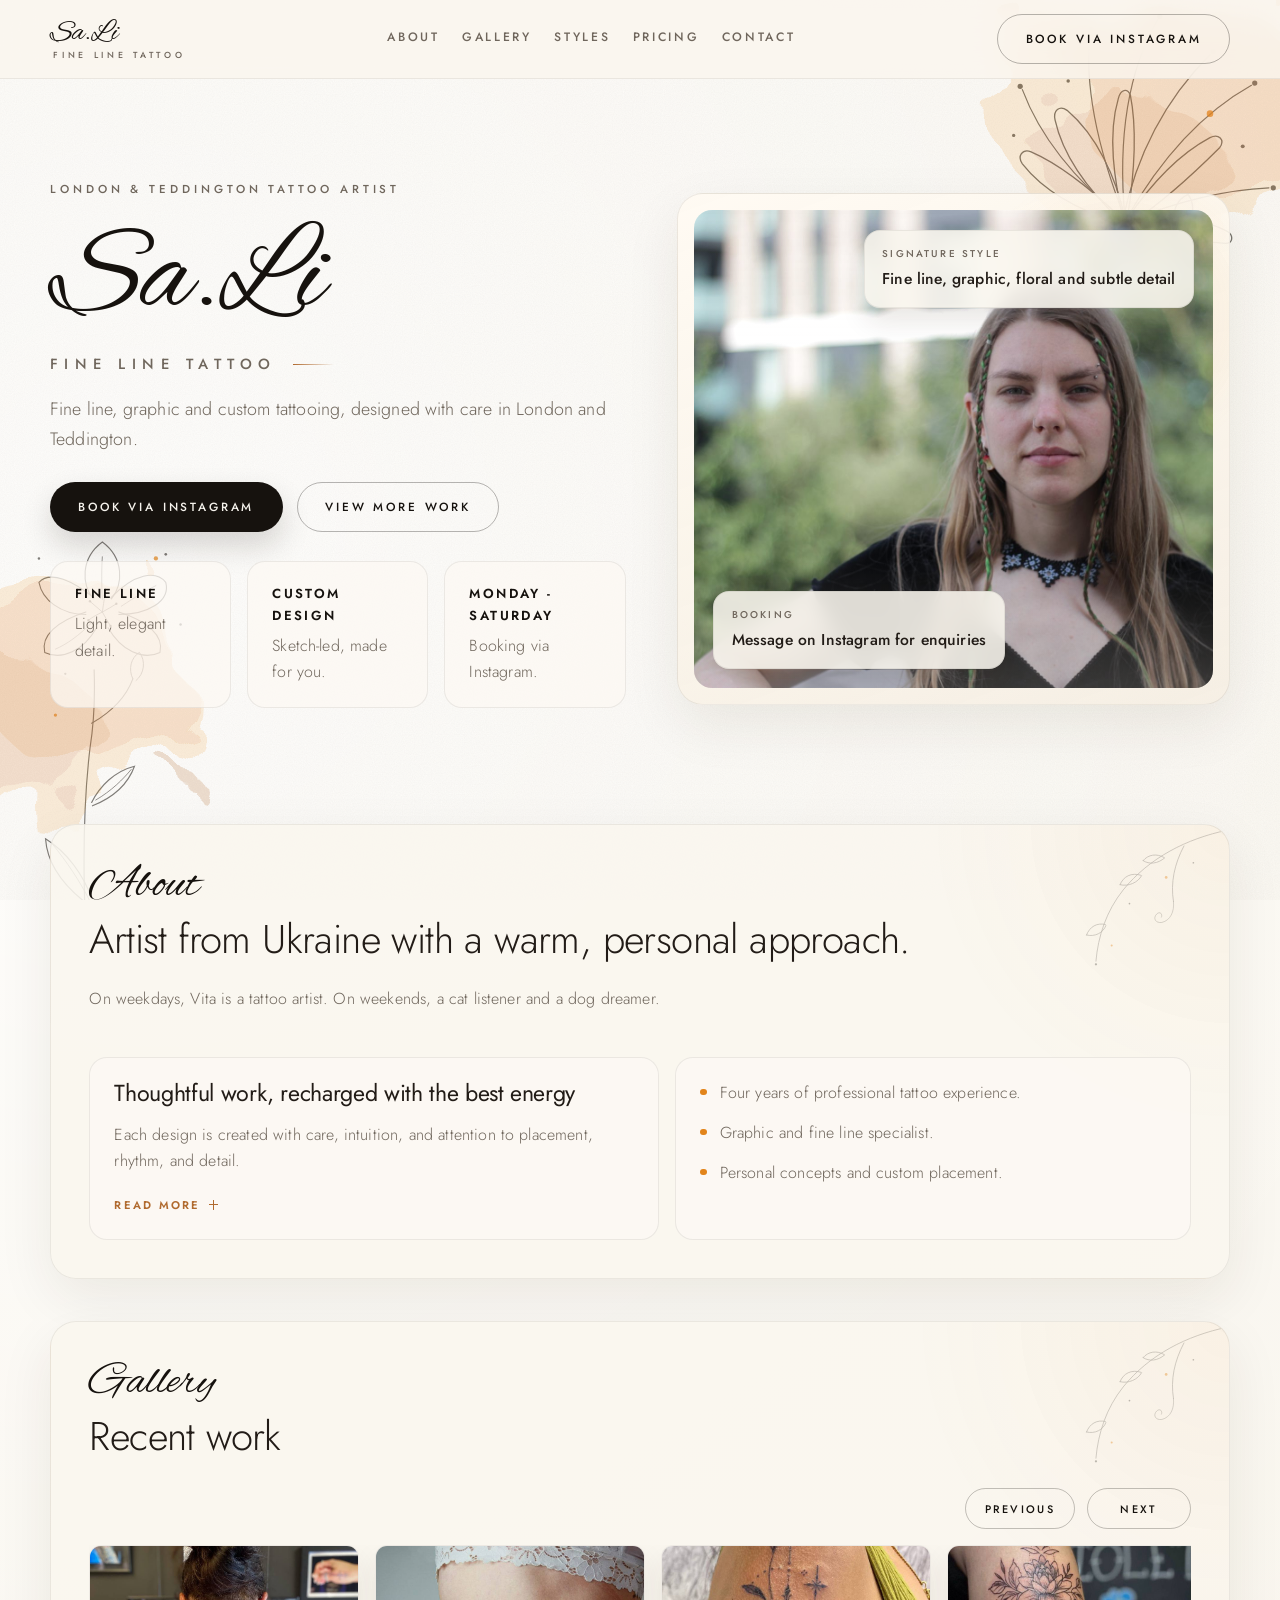
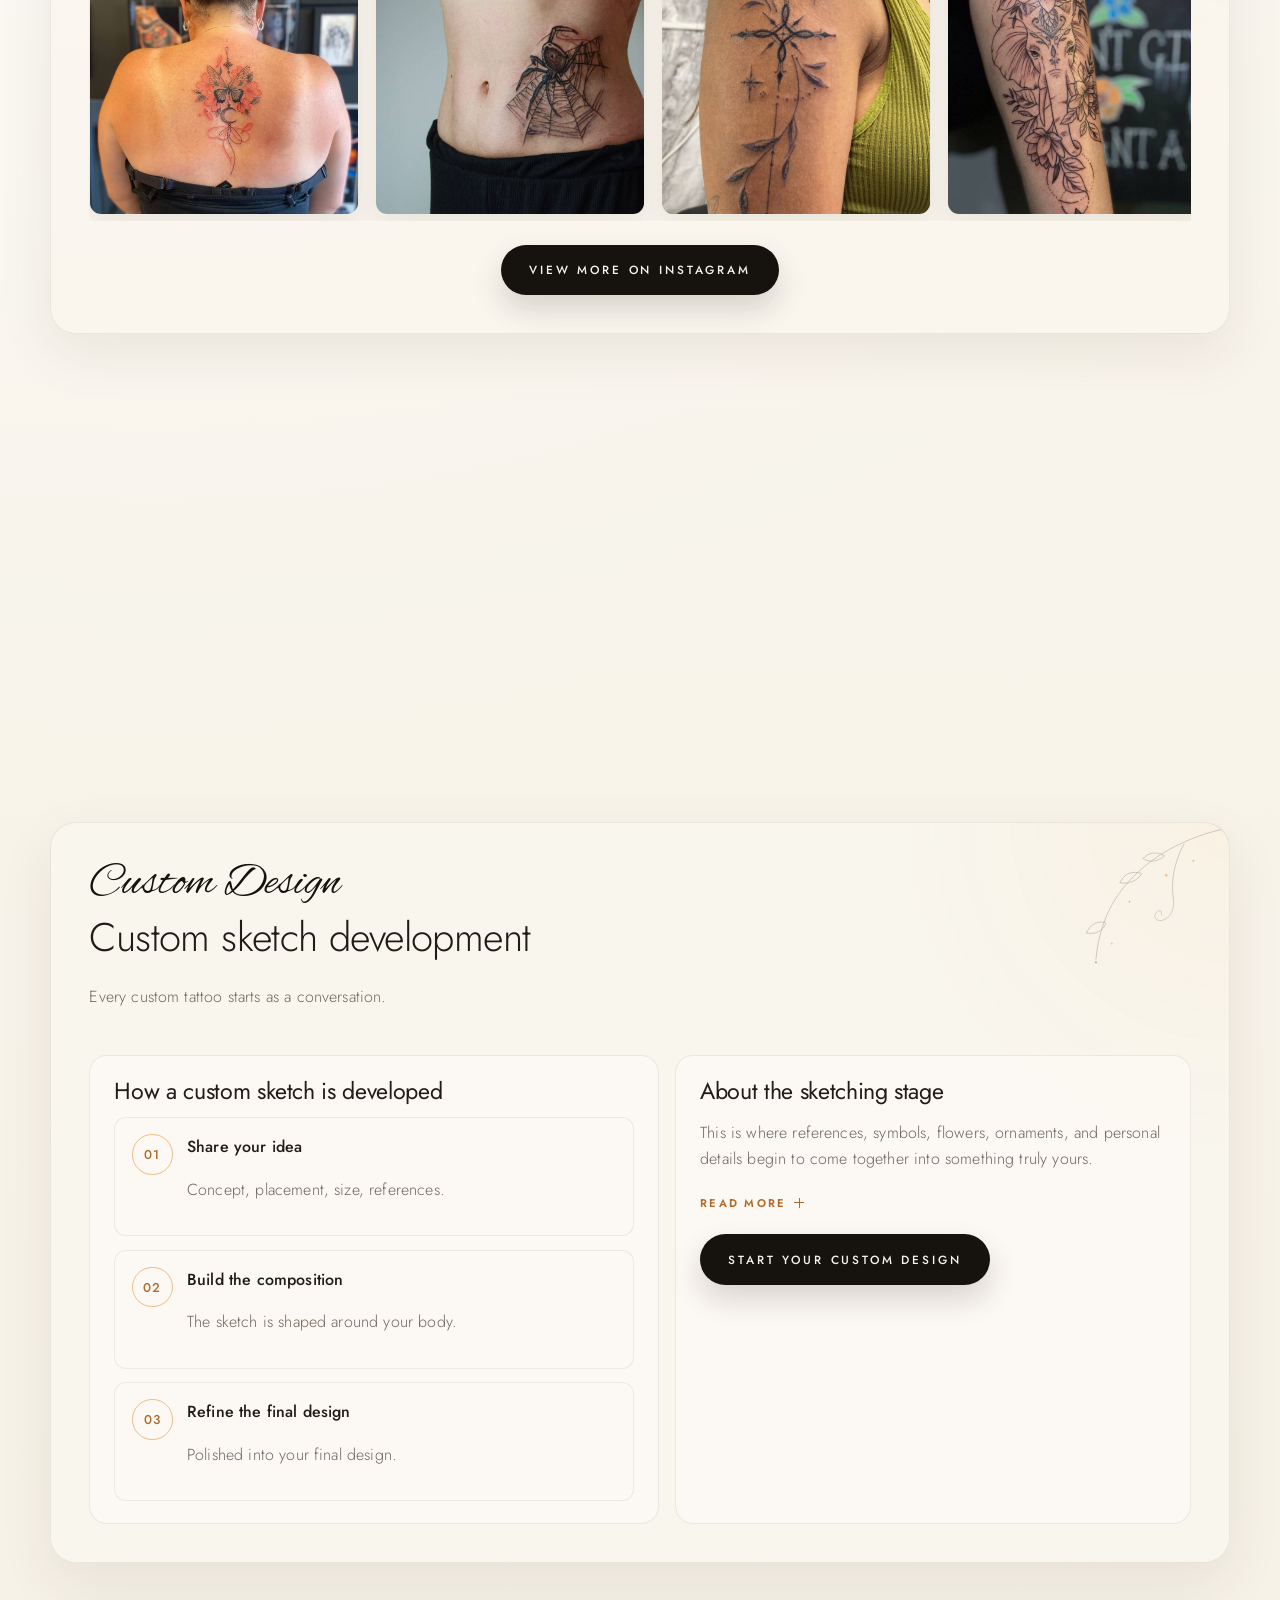
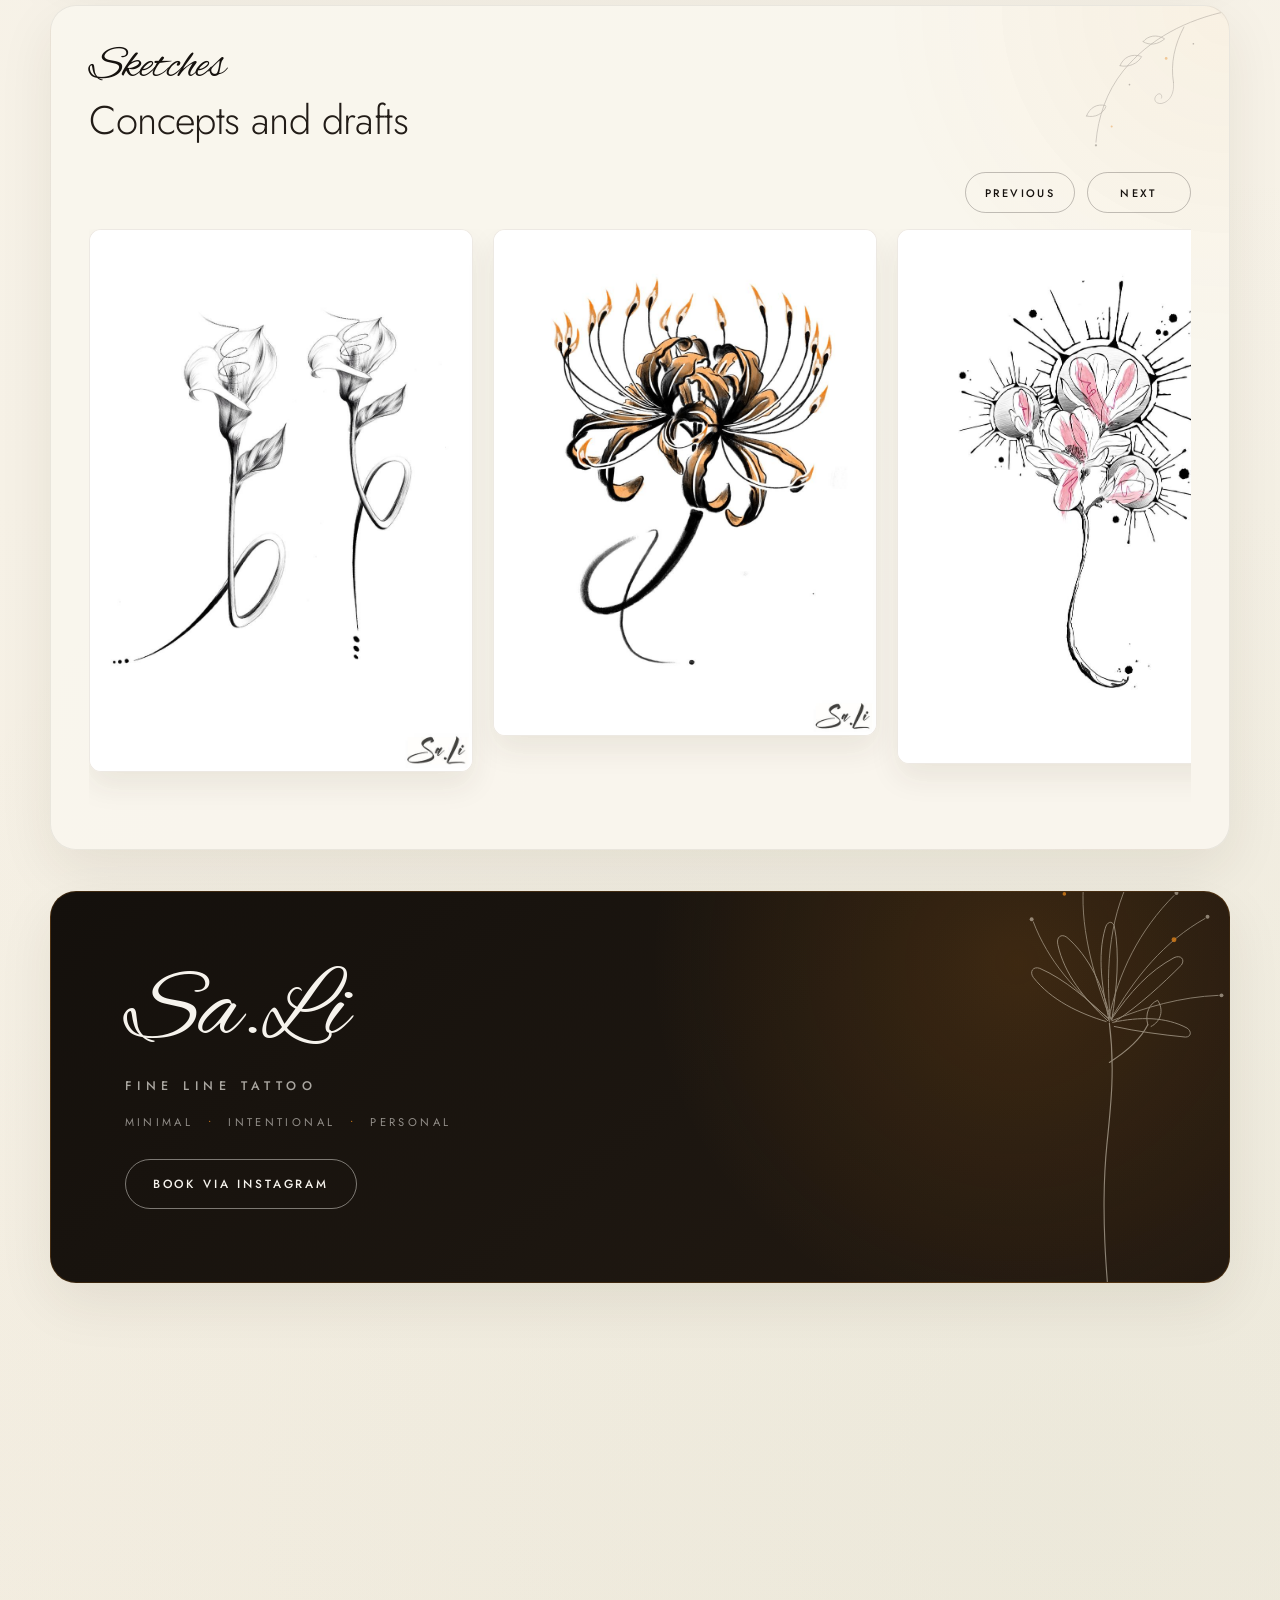
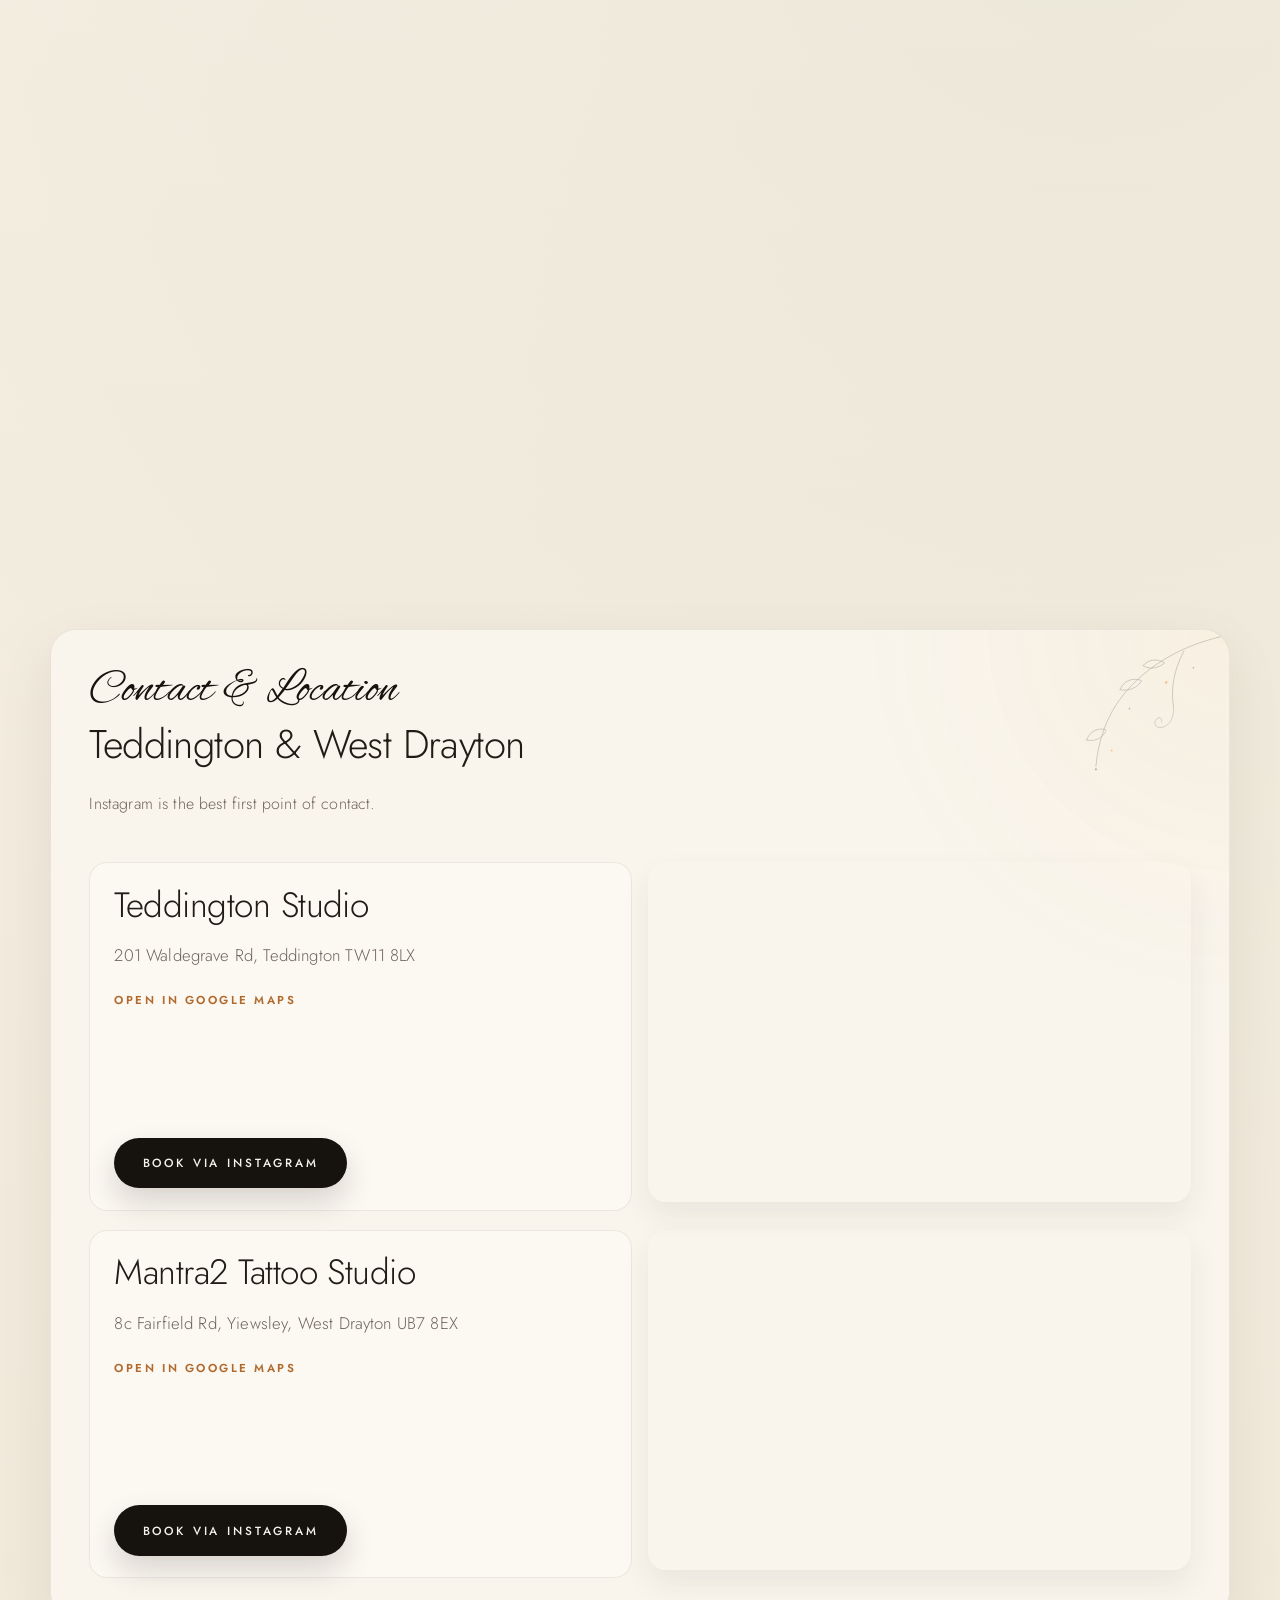
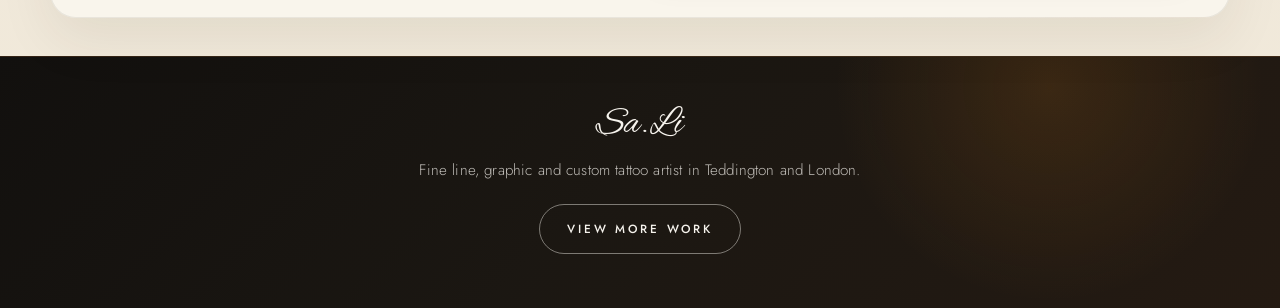
==== index.html @ 1532bdde "Cut homepage copy roughly in half Vita still found the page too wordy. Removed the section intro par" ====
﻿<!DOCTYPE html>
<html lang="en">
<head>
  <meta charset="UTF-8">
  <meta name="viewport" content="width=device-width, initial-scale=1.0">
  <title>Sa.li Tattoo | Fine Line Tattoo Artist in London & Teddington</title>
  <meta name="description" content="Sa.li Tattoo is a fine line and custom tattoo artist in London and Teddington, creating elegant graphic, floral, ornamental and bespoke tattoos with a calm luxury studio feel.">
  <meta name="keywords" content="tattoo artist London, tattoo artist Teddington, fine line tattoo London, custom tattoo London, graphic tattoo London, Sa.li Tattoo">
  <meta name="robots" content="index, follow">
  <link rel="canonical" href="https://sali.tattoo/">
  <link rel="icon" href="images/favicon.svg" type="image/svg+xml">
  <link rel="alternate icon" href="images/logo.jpg">
  <link rel="apple-touch-icon" href="images/logo.jpg">
  <meta property="og:type" content="website">
  <meta property="og:title" content="Sa.li Tattoo | Fine Line Tattoo Artist in London & Teddington">
  <meta property="og:description" content="Elegant fine line, graphic and custom tattoos by Sa.li Tattoo in London and Teddington. View work, explore styles, and book via Instagram.">
  <meta property="og:url" content="https://sali.tattoo/">
  <meta property="og:site_name" content="Sa.li Tattoo">
  <meta property="og:image" content="https://sali.tattoo/images/vita.jpg">
  <meta property="og:image:alt" content="Vita from Sa.li Tattoo working on a tattoo in the studio">
  <meta name="twitter:card" content="summary_large_image">
  <meta name="twitter:title" content="Sa.li Tattoo | Fine Line Tattoo Artist in London & Teddington">
  <meta name="twitter:description" content="Fine line, graphic and custom tattoo work by Sa.li Tattoo in London and Teddington.">
  <meta name="twitter:image" content="https://sali.tattoo/images/vita.jpg">
  <script type="application/ld+json">{"@context":"https://schema.org","@graph":[{"@type":"TattooParlor","@id":"https://sali.tattoo/#teddington","name":"Sa.li Tattoo — Teddington Studio","url":"https://sali.tattoo/","image":"https://sali.tattoo/images/vita.jpg","logo":"https://sali.tattoo/images/logo.jpg","description":"Sa.li Tattoo is a fine line and custom tattoo artist serving London and Teddington.","address":{"@type":"PostalAddress","streetAddress":"201 Waldegrave Rd","addressLocality":"Teddington","postalCode":"TW11 8LX","addressCountry":"GB"},"geo":{"@type":"GeoCoordinates","latitude":51.43246,"longitude":-0.33869},"sameAs":["https://www.instagram.com/sa.li_tattoo/"]},{"@type":"TattooParlor","@id":"https://sali.tattoo/#westdrayton","name":"Sa.li Tattoo at Mantra2 Tattoo Studio","url":"https://sali.tattoo/","image":"https://sali.tattoo/images/vita.jpg","logo":"https://sali.tattoo/images/logo.jpg","description":"Sa.li Tattoo also works from Mantra2 Tattoo Studio in Yiewsley, West Drayton.","address":{"@type":"PostalAddress","streetAddress":"8c Fairfield Rd","addressLocality":"Yiewsley, West Drayton","postalCode":"UB7 8EX","addressCountry":"GB"},"geo":{"@type":"GeoCoordinates","latitude":51.51361,"longitude":-0.47147},"sameAs":["https://www.instagram.com/sa.li_tattoo/"]}]}</script>
  <link rel="preconnect" href="https://fonts.googleapis.com">
  <link rel="preconnect" href="https://fonts.gstatic.com" crossorigin>
  <link rel="stylesheet" href="https://fonts.googleapis.com/css2?family=Alex+Brush&family=Jost:ital,wght@0,200;0,300;0,400;0,500;0,600;1,300&display=swap">
  <link rel="stylesheet" href="styles.css">
</head>
<body>
  <header class="site-header">
    <div class="container">
      <nav class="nav" aria-label="Primary">
        <a class="brand" href="index.html" aria-label="Sa.li Tattoo home">
          <span class="brand-script">Sa.Li</span>
          <span class="brand-sub">Fine Line Tattoo</span>
        </a>
        <div class="nav-links">
          <a href="#about">About</a>
          <a href="#gallery">Gallery</a>
          <a href="#styles">Styles</a>
          <a href="#pricing">Pricing</a>
          <a href="#contact">Contact</a>
        </div>
        <a class="button button-secondary" href="https://www.instagram.com/sa.li_tattoo/" target="_blank" rel="noreferrer">Book via Instagram</a>
        <button class="nav-toggle" type="button" aria-label="Menu" aria-expanded="false" data-nav-toggle><span></span><span></span></button>
      </nav>
    </div>
  </header>

  <main id="top">
    <section class="hero">
      <div class="container">
        <div class="hero-grid">
          <div class="hero-copy reveal">
            <span class="eyebrow">London & Teddington Tattoo Artist</span>
            <h1><span class="h1-script">Sa.Li</span><span class="h1-caps">Fine Line Tattoo</span></h1>
            <p>Fine line, graphic and custom tattooing, designed with care in London and Teddington.</p>
            <div class="hero-actions">
              <a class="button button-primary" href="https://www.instagram.com/sa.li_tattoo/" target="_blank" rel="noreferrer">Book via Instagram</a>
              <a class="button button-secondary" href="https://www.instagram.com/sa.li_tattoo/" target="_blank" rel="noreferrer">View more work</a>
            </div>
            <div class="stats">
              <div class="stat"><strong>Fine Line</strong><span>Light, elegant detail.</span></div>
              <div class="stat"><strong>Custom Design</strong><span>Sketch-led, made for you.</span></div>
              <div class="stat"><strong>Monday - Saturday</strong><span>Booking via Instagram.</span></div>
            </div>
          </div>
          <div class="hero-card reveal">
            <div class="hero-art">
              <img class="hero-photo" src="images/vita-hero.jpg" alt="Portrait of Vita from Sa.li Tattoo" width="1600" height="1061">
              <div class="floating-card floating-top"><small>Signature Style</small><strong>Fine line, graphic, floral and subtle detail</strong></div>
              <div class="floating-card floating-bottom"><small>Booking</small><strong>Message on Instagram for enquiries</strong></div>
            </div>
          </div>
        </div>
      </div>
    </section>

    <section id="about"><div class="container"><div class="section-shell reveal"><div class="section-head"><span class="eyebrow">About</span><h2>Artist from Ukraine with a warm, personal approach.</h2><p>On weekdays, Vita is a tattoo artist. On weekends, a cat listener and a dog dreamer.</p></div><div class="about-grid"><div class="panel"><h3>Thoughtful work, recharged with the best energy</h3><p>Each design is created with care, intuition, and attention to placement, rhythm, and detail.</p><details class="disclosure"><summary><span class="summary-more">Read more</span><span class="summary-less">Read less</span></summary><div class="disclosure-body"><p>To create for you, Vita recharges only with the best energy: fruits. The result is work that feels expressive, personal, and full of life without losing its refined finish.</p></div></details></div><div class="panel"><ul class="feature-list"><li>Four years of professional tattoo experience.</li><li>Graphic and fine line specialist.</li><li>Personal concepts and custom placement.</li></ul></div></div></div></div></section>

    <section id="gallery"><div class="container"><div class="section-shell reveal"><div class="section-head"><span class="eyebrow">Gallery</span><h2>Recent work</h2></div><div class="gallery-carousel" data-carousel><div class="carousel-head"><button class="carousel-button" type="button" data-carousel-prev aria-label="Scroll gallery left">Previous</button><button class="carousel-button" type="button" data-carousel-next aria-label="Scroll gallery right">Next</button></div><div class="gallery-track" data-carousel-track><figure class="gallery-card"><button class="media-trigger" type="button" data-full="images/gallery-01.jpg" data-alt="Color fairy tattoo by Sa.li Tattoo"><img src="images/gallery-01.jpg" alt="Color fairy tattoo by Sa.li Tattoo" loading="lazy"></button></figure><figure class="gallery-card"><button class="media-trigger" type="button" data-full="images/gallery-02.jpg" data-alt="Spider web tattoo by Sa.li Tattoo"><img src="images/gallery-02.jpg" alt="Spider web tattoo by Sa.li Tattoo" loading="lazy"></button></figure><figure class="gallery-card"><button class="media-trigger" type="button" data-full="images/gallery-03.jpg" data-alt="Fine line ornamental cross tattoo"><img src="images/gallery-03.jpg" alt="Fine line ornamental cross tattoo" loading="lazy"></button></figure><figure class="gallery-card"><button class="media-trigger" type="button" data-full="images/gallery-04.jpg" data-alt="Color shoulder tattoo by Sa.li Tattoo"><img src="images/gallery-04.jpg" alt="Color shoulder tattoo by Sa.li Tattoo" loading="lazy"></button></figure><figure class="gallery-card"><button class="media-trigger" type="button" data-full="images/gallery-05.jpg" data-alt="Small floral tattoo by Sa.li Tattoo"><img src="images/gallery-05.jpg" alt="Small floral tattoo by Sa.li Tattoo" loading="lazy"></button></figure><figure class="gallery-card"><button class="media-trigger" type="button" data-full="images/gallery-06.jpg" data-alt="Mandala style tattoo on shoulder"><img src="images/gallery-06.jpg" alt="Mandala style tattoo on shoulder" loading="lazy"></button></figure><figure class="gallery-card"><button class="media-trigger" type="button" data-full="images/gallery-07.jpg" data-alt="Butterfly and floral back tattoo"><img src="images/gallery-07.jpg" alt="Butterfly and floral back tattoo" loading="lazy"></button></figure><figure class="gallery-card"><button class="media-trigger" type="button" data-full="images/gallery-08.jpg" data-alt="Minimal star wrist tattoo"><img src="images/gallery-08.jpg" alt="Minimal star wrist tattoo" loading="lazy"></button></figure><figure class="gallery-card"><button class="media-trigger" type="button" data-full="images/gallery-09.jpg" data-alt="Butterfly sternum tattoo"><img src="images/gallery-09.jpg" alt="Butterfly sternum tattoo" loading="lazy"></button></figure><figure class="gallery-card"><button class="media-trigger" type="button" data-full="images/gallery-10.jpg" data-alt="Elephant floral tattoo by Sa.li Tattoo"><img src="images/gallery-10.jpg" alt="Elephant floral tattoo by Sa.li Tattoo" loading="lazy"></button></figure><figure class="gallery-card"><button class="media-trigger" type="button" data-full="images/gallery-11.jpg" data-alt="Minimal figure line tattoo"><img src="images/gallery-11.jpg" alt="Minimal figure line tattoo" loading="lazy"></button></figure><figure class="gallery-card"><button class="media-trigger" type="button" data-full="images/gallery-12.jpg" data-alt="Butterfly arm tattoo by Sa.li Tattoo"><img src="images/gallery-12.jpg" alt="Butterfly arm tattoo by Sa.li Tattoo" loading="lazy"></button></figure><figure class="gallery-card"><button class="media-trigger" type="button" data-full="images/gallery-13.jpg" data-alt="Detailed dragon neck tattoo"><img src="images/gallery-13.jpg" alt="Detailed dragon neck tattoo" loading="lazy"></button></figure><figure class="gallery-card"><button class="media-trigger" type="button" data-full="images/gallery-14.jpg" data-alt="Pomegranate script tattoo in red ink"><img src="images/gallery-14.jpg" alt="Pomegranate script tattoo in red ink" loading="lazy"></button></figure><figure class="gallery-card"><button class="media-trigger" type="button" data-full="images/gallery-15.jpg" data-alt="Koi and floral tattoo by Sa.li Tattoo"><img src="images/gallery-15.jpg" alt="Koi and floral tattoo by Sa.li Tattoo" loading="lazy"></button></figure><figure class="gallery-card"><button class="media-trigger" type="button" data-full="images/gallery-16.jpg" data-alt="Rose and butterfly tattoo by Sa.li Tattoo"><img src="images/gallery-16.jpg" alt="Rose and butterfly tattoo by Sa.li Tattoo" loading="lazy"></button></figure></div></div><div class="gallery-actions"><a class="button button-primary" href="https://www.instagram.com/sa.li_tattoo/" target="_blank" rel="noreferrer">View more on Instagram</a></div></div></div></section>

    <section id="styles"><div class="container"><div class="section-shell reveal"><div class="section-head"><span class="eyebrow">Styles</span><h2>Browse by motif</h2></div><div class="styles-grid"><article class="style-card"><h3>Animals</h3><p>Butterflies, dragons, koi, elephants.</p><a class="style-link" href="animals.html">Open page</a></article><article class="style-card"><h3>Plants</h3><p>Florals, roses, botanical compositions.</p><a class="style-link" href="plants.html">Open page</a></article><article class="style-card"><h3>Other</h3><p>Symbols, ornaments, abstract ideas.</p><a class="style-link" href="other.html">Open page</a></article></div></div></div></section>

    <section id="booking"><div class="container"><div class="section-shell reveal"><div class="section-head"><span class="eyebrow">Custom Design</span><h2>Custom sketch development</h2><p>Every custom tattoo starts as a conversation.</p></div><div class="custom-grid"><div class="panel"><h3>How a custom sketch is developed</h3><div class="steps"><div class="step"><div><strong>Share your idea</strong><p>Concept, placement, size, references.</p></div></div><div class="step"><div><strong>Build the composition</strong><p>The sketch is shaped around your body.</p></div></div><div class="step"><div><strong>Refine the final design</strong><p>Polished into your final design.</p></div></div></div></div><div class="panel"><h3>About the sketching stage</h3><p>This is where references, symbols, flowers, ornaments, and personal details begin to come together into something truly yours.</p><details class="disclosure"><summary><span class="summary-more">Read more</span><span class="summary-less">Read less</span></summary><div class="disclosure-body"><p>Graphic and fine line work often depends on a very thoughtful drawing stage.</p><p>The goal is not just to make a beautiful tattoo, but to create a composition that feels soft, intentional, and fully connected to placement.</p></div></details><a class="button button-primary" href="https://www.instagram.com/sa.li_tattoo/" target="_blank" rel="noreferrer">Start your custom design</a></div></div></div></div></section>

    <section id="sketches"><div class="container"><div class="section-shell reveal"><div class="section-head"><span class="eyebrow">Sketches</span><h2>Concepts and drafts</h2></div><div class="sketch-carousel" data-carousel><div class="carousel-head"><button class="carousel-button" type="button" data-carousel-prev aria-label="Scroll sketches left">Previous</button><button class="carousel-button" type="button" data-carousel-next aria-label="Scroll sketches right">Next</button></div><div class="sketch-track" data-carousel-track><figure class="sketch-card"><button class="media-trigger" type="button" data-full="images/sketch-01.jpg" data-alt="Tattoo sketch concept by Sa.li Tattoo"><img src="images/sketch-01.jpg" alt="Tattoo sketch concept by Sa.li Tattoo" loading="lazy"></button></figure><figure class="sketch-card"><button class="media-trigger" type="button" data-full="images/sketch-02.jpg" data-alt="Fine line sketch layout by Sa.li Tattoo"><img src="images/sketch-02.jpg" alt="Fine line sketch layout by Sa.li Tattoo" loading="lazy"></button></figure><figure class="sketch-card"><button class="media-trigger" type="button" data-full="images/sketch-04.jpg" data-alt="Custom tattoo sketch detail"><img src="images/sketch-04.jpg" alt="Custom tattoo sketch detail" loading="lazy"></button></figure><figure class="sketch-card"><button class="media-trigger" type="button" data-full="images/sketch-05.jpg" data-alt="Graphic tattoo draft composition"><img src="images/sketch-05.jpg" alt="Graphic tattoo draft composition" loading="lazy"></button></figure><figure class="sketch-card"><button class="media-trigger" type="button" data-full="images/sketch-06.jpg" data-alt="Sketch placement study for a custom tattoo"><img src="images/sketch-06.jpg" alt="Sketch placement study for a custom tattoo" loading="lazy"></button></figure><figure class="sketch-card"><button class="media-trigger" type="button" data-full="images/sketch-07.jpg" data-alt="Custom line drawing for tattoo development"><img src="images/sketch-07.jpg" alt="Custom line drawing for tattoo development" loading="lazy"></button></figure></div></div></div></div></section>

    <section id="manifesto"><div class="container"><div class="manifesto reveal"><svg class="manifesto-flower" viewBox="0 0 440 660" fill="none" xmlns="http://www.w3.org/2000/svg" aria-hidden="true"><g stroke="#f2ead9" stroke-width="1.4" stroke-linecap="round" opacity="0.55"><path d="M255 640 C247 560 240 480 248 400 C253 352 258 306 251 252"/><path d="M251 250 C242 210 236 170 246 136 C248 128 254 126 257 133 C264 168 260 210 254 248" stroke-width="1.2"/><path d="M249 249 C220 222 196 192 188 156 C186 147 192 142 199 147 C226 170 244 208 252 246" stroke-width="1.2"/><path d="M247 250 C214 240 180 224 158 196 C153 189 158 182 166 185 C196 198 226 224 249 246" stroke-width="1.2"/><path d="M253 248 C276 214 300 188 330 172 C338 168 344 174 339 181 C316 204 288 230 258 250" stroke-width="1.2"/><path d="M255 251 C288 244 320 244 346 258 C352 262 351 269 344 269 C314 266 284 262 257 256" stroke-width="1.2"/><path d="M252 246 C246 180 252 116 282 64" stroke-width="1.1"/><path d="M252 246 C230 190 214 130 220 76" stroke-width="1.1"/><path d="M253 247 C282 196 318 152 368 124" stroke-width="1.1"/><path d="M251 247 C210 214 176 176 158 128" stroke-width="1.1"/><path d="M254 249 C296 232 338 220 384 218" stroke-width="1.1"/><path d="M250 248 C262 190 288 138 330 96" stroke-width="1.1"/><path d="M251 300 C270 288 288 274 298 254"/><path d="M298 254 C294 240 300 228 310 224 C318 236 314 250 302 256" stroke-width="1.2"/></g><g fill="#f2ead9" opacity="0.55"><circle cx="284" cy="61" r="2.4"/><circle cx="221" cy="73" r="2.4"/><circle cx="371" cy="122" r="2.4"/><circle cx="156" cy="125" r="2.4"/><circle cx="388" cy="218" r="2.4"/><circle cx="333" cy="93" r="2.4"/></g><g fill="#e2841a" opacity="0.85"><circle cx="330" cy="150" r="3"/><circle cx="196" cy="94" r="2.2"/></g></svg><span class="manifesto-script">Sa.Li</span><span class="manifesto-sub">Fine Line Tattoo</span><p class="manifesto-words">Minimal <span>&bull;</span> Intentional <span>&bull;</span> Personal</p><a class="button button-cream" href="https://www.instagram.com/sa.li_tattoo/" target="_blank" rel="noreferrer">Book via Instagram</a></div></div></section>

    <section id="pricing"><div class="container"><div class="section-shell reveal"><div class="section-head"><span class="eyebrow">Pricing</span><h2>Starting points</h2></div><div class="pricing-grid"><article class="price-card"><span class="price-label">Minimum Price</span><h3>Small Tattoo</h3><div class="price-value">£70</div><p>Simple, smaller fine line pieces.</p></article><article class="price-card"><span class="price-label">Day Session</span><h3>Full Creative Day</h3><div class="price-value">£450</div><p>Larger concepts or multiple pieces.</p></article></div><p class="price-note">Final price depends on size, placement and complexity.</p></div></div></section>

    <section id="testimonials"><div class="container"><div class="section-shell reveal"><div class="section-head"><span class="eyebrow">Client Reviews</span><h2>Kind words from clients</h2></div><div class="testimonial-grid"><figure class="testimonial-card"><img src="images/review-01.png" alt="Client review screenshot for Sa.li Tattoo" loading="lazy" width="575" height="417"></figure><figure class="testimonial-card"><img src="images/review-02.png" alt="Another client review screenshot for Sa.li Tattoo" loading="lazy" width="404" height="422"></figure><figure class="testimonial-card"><img src="images/review-03.png" alt="Client feedback screenshot praising Sa.li Tattoo" loading="lazy" width="429" height="423"></figure></div></div></div></section>

    <section id="contact"><div class="container"><div class="section-shell reveal"><div class="section-head"><span class="eyebrow">Contact & Location</span><h2>Teddington &amp; West Drayton</h2><p>Instagram is the best first point of contact.</p></div><div class="studio-layout"><article class="studio-row"><div class="panel address-copy studio-copy"><div><h3>Teddington Studio</h3><p class="address-text">201 Waldegrave Rd, Teddington TW11 8LX</p><a class="style-link" href="https://maps.google.com/?q=201+Waldegrave+Rd,+Teddington+TW11+8LX" target="_blank" rel="noreferrer">Open in Google Maps</a></div><div class="footer-actions"><a class="button button-primary" href="https://www.instagram.com/sa.li_tattoo/" target="_blank" rel="noreferrer">Book via Instagram</a></div></div><div class="studio-map-wrap"><iframe class="map-frame" src="https://www.openstreetmap.org/export/embed.html?bbox=-0.3487%2C51.4265%2C-0.3287%2C51.4385&amp;layer=mapnik&amp;marker=51.43246%2C-0.33869" loading="lazy" title="Map showing the location of Sa.li Tattoo at 201 Waldegrave Rd, Teddington TW11 8LX"></iframe></div></article><article class="studio-row"><div class="panel address-copy studio-copy"><div><h3>Mantra2 Tattoo Studio</h3><p class="address-text">8c Fairfield Rd, Yiewsley, West Drayton UB7 8EX</p><a class="style-link" href="https://maps.google.com/?q=8c+Fairfield+Rd,+Yiewsley,+West+Drayton+UB7+8EX" target="_blank" rel="noreferrer">Open in Google Maps</a></div><div class="footer-actions"><a class="button button-primary" href="https://www.instagram.com/sa.li_tattoo/" target="_blank" rel="noreferrer">Book via Instagram</a></div></div><div class="studio-map-wrap"><iframe class="map-frame" src="https://www.openstreetmap.org/export/embed.html?bbox=-0.4815%2C51.5076%2C-0.4615%2C51.5196&amp;layer=mapnik&amp;marker=51.51361%2C-0.47147" loading="lazy" title="Map showing the location of Mantra2 Tattoo Studio at 8c Fairfield Rd, Yiewsley, West Drayton UB7 8EX"></iframe></div></article></div></div></div></section>
  </main>

  <section class="sr-only"><h2>Sa.li Tattoo service area</h2><p>Sa.li Tattoo is a tattoo artist in London, Teddington, and West Drayton specialising in fine line tattoo, custom tattoo design, graphic tattoo work, floral tattoos, and elegant ornamental compositions.</p></section>

  <div class="lightbox" hidden aria-hidden="true" data-lightbox><button class="lightbox-backdrop" type="button" aria-label="Close image preview" data-lightbox-close></button><div class="lightbox-dialog" role="dialog" aria-modal="true" aria-label="Expanded artwork view"><button class="lightbox-close" type="button" aria-label="Close image preview" data-lightbox-close>&times;</button><img class="lightbox-image" src="" alt="" data-lightbox-image></div></div>

  <footer class="footer"><div class="container"><div class="footer-inner"><strong>Sa.Li</strong><span>Fine line, graphic and custom tattoo artist in Teddington and London.</span><div class="footer-actions"><a class="button button-secondary" href="https://www.instagram.com/sa.li_tattoo/" target="_blank" rel="noreferrer">View more work</a></div></div></div></footer>

  <script src="site.js"></script>
</body>
</html>
---- styles.css ----
:root {
  --paper: #f6f3ed;
  --ink: #16120e;
  --text: #221c17;
  --text-muted: #6f665c;
  --accent: #e2841a;
  --accent-deep: #b06a2e;
  --accent-soft: #a6b79a;
  --cream: #f6f3ed;
  --surface: rgba(250, 246, 238, 0.88);
  --surface-strong: rgba(252, 249, 243, 0.97);
  --line: rgba(22, 18, 14, 0.12);
  --line-soft: rgba(22, 18, 14, 0.07);
  --shadow: 0 20px 55px rgba(48, 32, 14, 0.08);
  --radius-lg: 26px;
  --radius-md: 18px;
  --radius-sm: 12px;
  --container: 1180px;
  --transition: 280ms ease;
  --font-script: "Alex Brush", "Segoe Script", cursive;
  --font-sans: "Jost", "Segoe UI", "Helvetica Neue", Arial, sans-serif;
}

* { box-sizing: border-box; }

html { scroll-behavior: smooth; }

body {
  margin: 0;
  font-family: var(--font-sans);
  font-weight: 400;
  letter-spacing: 0.01em;
  color: var(--text);
  background:
    radial-gradient(circle at 12% 8%, rgba(255, 255, 255, 0.8), transparent 30%),
    radial-gradient(circle at 85% 70%, rgba(166, 183, 154, 0.1), transparent 28%),
    linear-gradient(180deg, #faf7f0 0%, #f6f1e6 55%, #f0e8d9 100%);
  line-height: 1.65;
  overflow-x: hidden;
  min-height: 100vh;
  display: flex;
  flex-direction: column;
}

main { flex: 1 0 auto; width: 100%; padding-bottom: 2.4rem; }

body::before {
  content: "";
  position: fixed;
  inset: 0;
  pointer-events: none;
  z-index: 0;
  background:
    url("images/wash-amber.svg") no-repeat calc(100% + 160px) -140px / 560px auto,
    url("images/floral-lily.svg") no-repeat calc(100% + 50px) -50px / min(44vw, 480px) auto,
    url("images/wash-amber.svg") no-repeat left -220px bottom -60px / 520px auto,
    url("images/floral-calla.svg") no-repeat left -50px bottom -120px / min(24vw, 280px) auto,
    url("images/grain.svg") repeat 0 0 / 240px auto;
}

img { display: block; max-width: 100%; }

a { color: inherit; text-decoration: none; }

.container { width: min(calc(100% - 2rem), var(--container)); margin: 0 auto; position: relative; z-index: 1; }

.sr-only {
  position: absolute;
  width: 1px;
  height: 1px;
  padding: 0;
  margin: -1px;
  overflow: hidden;
  clip: rect(0, 0, 0, 0);
  white-space: nowrap;
  border: 0;
}

.site-header {
  position: sticky;
  top: 0;
  z-index: 100;
  backdrop-filter: blur(16px);
  background: rgba(250, 246, 238, 0.82);
  border-bottom: 1px solid var(--line-soft);
}

.nav {
  display: flex;
  align-items: center;
  justify-content: space-between;
  gap: 1rem;
  padding: 0.85rem 0;
}

.brand {
  display: flex;
  flex-direction: column;
  gap: 0.15rem;
  line-height: 1;
}

.brand-script {
  font-family: var(--font-script);
  font-size: 1.9rem;
  color: var(--ink);
}

.brand-sub {
  font-size: 0.55rem;
  letter-spacing: 0.42em;
  text-transform: uppercase;
  color: var(--text-muted);
  font-weight: 500;
  padding-left: 0.2rem;
}

.nav-links {
  display: none;
  align-items: center;
  gap: 1.4rem;
  color: var(--text-muted);
  font-size: 0.76rem;
  letter-spacing: 0.22em;
  text-transform: uppercase;
  font-weight: 500;
}

.nav-links a {
  position: relative;
  padding-bottom: 0.2rem;
}

.nav-links a::after {
  content: "";
  position: absolute;
  left: 0;
  bottom: 0;
  width: 100%;
  height: 1px;
  background: var(--accent);
  transform: scaleX(0);
  transform-origin: center;
  transition: transform var(--transition);
}

.nav-links a:hover::after,
.nav-links a:focus-visible::after { transform: scaleX(1); }

.nav-toggle { display: none; }

.button {
  display: inline-flex;
  align-items: center;
  justify-content: center;
  gap: 0.7rem;
  padding: 0.9rem 1.7rem;
  border-radius: 999px;
  border: 1px solid transparent;
  cursor: pointer;
  font-family: var(--font-sans);
  font-size: 0.74rem;
  letter-spacing: 0.24em;
  text-transform: uppercase;
  font-weight: 500;
  transition: transform var(--transition), box-shadow var(--transition), background var(--transition), border-color var(--transition), color var(--transition);
}

.button-primary {
  background: var(--ink);
  color: var(--cream);
  box-shadow: 0 14px 30px rgba(22, 18, 14, 0.16);
}

.button-primary:hover,
.button-primary:focus-visible { background: #262019; }

.button-secondary {
  background: transparent;
  color: var(--ink);
  border-color: rgba(22, 18, 14, 0.3);
}

.button-secondary:hover,
.button-secondary:focus-visible {
  border-color: var(--ink);
  background: rgba(255, 255, 255, 0.55);
}

.button-cream {
  background: transparent;
  color: var(--cream);
  border-color: rgba(246, 243, 237, 0.45);
}

.button-cream:hover,
.button-cream:focus-visible { border-color: var(--cream); }

.button:hover,
.button:focus-visible {
  transform: translateY(-2px);
  box-shadow: 0 16px 30px rgba(48, 32, 14, 0.14);
}

.hero { padding: 5rem 0 3rem; }

.hero-grid,
.about-grid,
.custom-grid,
.pricing-grid,
.contact-grid,
.styles-grid,
.testimonial-grid,
.footer-actions {
  display: grid;
  gap: 1rem;
}

.hero-grid { align-items: center; }

.hero-copy { position: relative; padding-bottom: 1rem; }

.eyebrow {
  display: inline-flex;
  align-items: center;
  gap: 0.6rem;
  color: var(--text-muted);
  letter-spacing: 0.34em;
  text-transform: uppercase;
  font-size: 0.72rem;
  font-weight: 500;
}


h1, h2, h3 {
  margin: 0;
  font-family: var(--font-sans);
  font-weight: 300;
  line-height: 1.12;
  letter-spacing: -0.015em;
}

h1 { margin-top: 1.4rem; }

.h1-script {
  display: block;
  font-family: var(--font-script);
  font-weight: 400;
  font-size: clamp(4.6rem, 11vw, 7.6rem);
  line-height: 0.95;
  color: var(--ink);
  letter-spacing: 0;
}

.h1-caps {
  display: flex;
  align-items: center;
  gap: 1rem;
  margin-top: 1.1rem;
  font-family: var(--font-sans);
  font-size: 0.92rem;
  letter-spacing: 0.44em;
  text-transform: uppercase;
  color: var(--text-muted);
  font-weight: 500;
}

.h1-caps::after {
  content: "";
  flex: 0 0 2.6rem;
  height: 1px;
  background: linear-gradient(90deg, var(--accent-deep), transparent);
}

h2 { font-size: clamp(1.7rem, 3.2vw, 2.5rem); }

.hero-copy p {
  margin: 1.4rem 0 0;
  max-width: 42rem;
  color: var(--text-muted);
  font-size: clamp(1rem, 2vw, 1.12rem);
  font-weight: 300;
}

.hero-actions,
.gallery-actions,
.footer-actions {
  display: flex;
  flex-wrap: wrap;
  gap: 0.9rem;
}

.hero-actions { margin-top: 1.7rem; }

.hero-note {
  margin-top: 1.2rem;
  color: var(--text-muted);
  font-size: 0.92rem;
  max-width: 36rem;
  padding-left: 1rem;
  border-left: 1px solid rgba(176, 106, 46, 0.35);
}

.hero-card,
.section-shell {
  position: relative;
  overflow: hidden;
  border-radius: var(--radius-lg);
  border: 1px solid var(--line-soft);
  box-shadow: var(--shadow);
}

.hero-card {
  min-height: 500px;
  padding: 1rem;
  background:
    radial-gradient(circle at 80% 24%, rgba(226, 132, 26, 0.12), transparent 26%),
    linear-gradient(160deg, rgba(255, 250, 242, 0.95), rgba(245, 238, 226, 0.88));
}

.hero-art {
  position: relative;
  height: 100%;
  min-height: 478px;
  border-radius: calc(var(--radius-lg) - 8px);
  overflow: hidden;
  isolation: isolate;
}

.hero-photo {
  width: 100%;
  height: 100%;
  min-height: 478px;
  object-fit: cover;
  object-position: center 18%;
  filter: saturate(0.9) contrast(1.02);
}

.hero-art::before {
  content: "";
  position: absolute;
  inset: 0;
  z-index: 1;
  pointer-events: none;
  background:
    linear-gradient(180deg, rgba(255, 248, 238, 0.08), transparent 34%),
    linear-gradient(0deg, rgba(248, 241, 232, 0.22), transparent 28%);
}

.floating-card {
  position: absolute;
  z-index: 2;
  display: flex;
  flex-direction: column;
  gap: 0.25rem;
  padding: 0.95rem 1.1rem;
  border-radius: 16px;
  background: rgba(250, 246, 238, 0.88);
  border: 1px solid var(--line-soft);
  box-shadow: 0 14px 26px rgba(48, 32, 14, 0.1);
  backdrop-filter: blur(10px);
}

.floating-card small {
  color: var(--text-muted);
  text-transform: uppercase;
  letter-spacing: 0.22em;
  font-size: 0.62rem;
  font-weight: 500;
}

.floating-card strong { font-weight: 500; font-size: 0.98rem; }

.floating-top { top: 1.2rem; right: 1.2rem; max-width: 70%; }

.floating-bottom { left: 1.2rem; bottom: 1.2rem; max-width: 70%; }

.stats,
.feature-list,
.steps {
  display: grid;
  gap: 1rem;
}

.stats { margin-top: 1.8rem; }

.stat,
.panel,
.style-card,
.price-card {
  padding: 1.35rem 1.5rem;
  border-radius: var(--radius-md);
  background: rgba(252, 249, 243, 0.75);
  border: 1px solid var(--line-soft);
}

.stat strong {
  display: block;
  margin-bottom: 0.4rem;
  font-size: 0.82rem;
  letter-spacing: 0.18em;
  text-transform: uppercase;
  font-weight: 600;
  color: var(--ink);
}

.stat span { font-weight: 300; }

section { padding: 2.1rem 0 0; position: relative; z-index: 1; }

.section-shell {
  padding: 1.7rem;
  background:
    radial-gradient(circle at top right, rgba(226, 132, 26, 0.05), transparent 24%),
    var(--surface);
}

.section-shell::before {
  content: "";
  position: absolute;
  top: 0;
  right: 0;
  width: 220px;
  height: 220px;
  background: url("images/floral-vine.svg") no-repeat top right / contain;
  opacity: 0.55;
  pointer-events: none;
}

.section-head {
  display: flex;
  flex-direction: column;
  gap: 0.5rem;
  margin-bottom: 1.8rem;
  max-width: 52rem;
}

.section-head .eyebrow {
  font-family: var(--font-script);
  font-size: clamp(2.1rem, 4vw, 2.9rem);
  letter-spacing: 0;
  text-transform: none;
  color: var(--ink);
  font-weight: 400;
  line-height: 1;
  gap: 0.7rem;
}

.section-head .eyebrow::before { display: none; }

.section-head p,
.panel p,
.panel li,
.stat span,
.style-card p,
.testimonial-copy p,
.price-note,
.address-copy p,
.category-copy p {
  color: var(--text-muted);
  font-weight: 300;
}

.panel h3,
.style-card h3,
.testimonial-copy h3,
.price-card h3,
.category-copy h3 {
  margin-bottom: 0.85rem;
  font-size: 1.45rem;
  font-weight: 400;
}

.feature-list {
  padding: 0;
  margin: 0;
  list-style: none;
  gap: 0.85rem;
}

.feature-list li {
  display: flex;
  gap: 0.8rem;
  align-items: flex-start;
}

.feature-list li::before {
  content: "";
  width: 0.42rem;
  height: 0.42rem;
  margin-top: 0.55rem;
  border-radius: 50%;
  background: var(--accent);
  flex-shrink: 0;
}

.gallery-card {
  margin: 0;
  border: 0;
  box-shadow: none;
  background: transparent;
  overflow: visible;
}

.sketch-carousel,
.gallery-carousel {
  display: grid;
  gap: 1rem;
}

.carousel-head {
  display: flex;
  justify-content: flex-end;
  gap: 0.7rem;
}

.sketch-track,
.gallery-track {
  display: flex;
  gap: 1rem;
  overflow-x: auto;
  padding-bottom: 0.35rem;
  scroll-snap-type: x mandatory;
  scrollbar-width: thin;
  scrollbar-color: rgba(176, 106, 46, 0.45) transparent;
}

.sketch-track::-webkit-scrollbar,
.gallery-track::-webkit-scrollbar { height: 10px; }

.sketch-track::-webkit-scrollbar-thumb,
.gallery-track::-webkit-scrollbar-thumb {
  background: rgba(176, 106, 46, 0.4);
  border-radius: 999px;
}

.gallery-track .gallery-card {
  flex: 0 0 auto;
  width: min(64vw, 270px);
  scroll-snap-align: start;
}

.sketch-card {
  position: relative;
  flex: 0 0 auto;
  width: min(78vw, 400px);
  margin: 0;
  border: 0;
  border-radius: 0;
  overflow: visible;
  background: transparent;
  box-shadow: none;
  scroll-snap-align: start;
}

.category-card {
  background:
    linear-gradient(180deg, rgba(255, 255, 255, 0.08), rgba(248, 240, 228, 0.22)),
    var(--card-image, linear-gradient(135deg, #f1e6d7, #e8d6c0));
  background-size: cover;
  background-position: center;
  border-radius: var(--radius-sm);
  min-height: 180px;
  position: relative;
  transition: transform var(--transition), box-shadow var(--transition);
}

.category-card::after {
  content: "";
  position: absolute;
  inset: 0.7rem;
  border-radius: calc(var(--radius-sm) - 4px);
  border: 1px solid rgba(255, 255, 255, 0.32);
  opacity: 0;
  transform: scale(0.96);
  transition: opacity var(--transition), transform var(--transition);
}

.gallery-card:hover,
.gallery-card:focus-within,
.sketch-card:hover,
.sketch-card:focus-within,
.category-card:hover,
.category-card:focus-visible {
  transform: translateY(-6px);
}

.category-card:hover::after,
.category-card:focus-visible::after {
  opacity: 1;
  transform: scale(1);
}

.media-trigger {
  display: block;
  width: 100%;
  padding: 0;
  border: 0;
  background: transparent;
  cursor: zoom-in;
}

.media-trigger:focus-visible {
  outline: 2px solid rgba(176, 106, 46, 0.5);
  outline-offset: -2px;
}

.gallery-card img,
.sketch-card img {
  width: 100%;
  height: auto;
  object-fit: contain;
  display: block;
  border-radius: var(--radius-sm);
  background: rgba(255, 251, 245, 0.9);
  border: 1px solid var(--line-soft);
  box-shadow: 0 14px 30px rgba(48, 32, 14, 0.08);
}

.gallery-card img {
  aspect-ratio: 1 / 1;
  object-fit: cover;
  height: 100%;
}

.carousel-button {
  display: inline-flex;
  align-items: center;
  justify-content: center;
  min-width: 6.5rem;
  padding: 0.72rem 1.2rem;
  border-radius: 999px;
  border: 1px solid rgba(22, 18, 14, 0.25);
  background: transparent;
  color: var(--ink);
  font-family: var(--font-sans);
  font-size: 0.68rem;
  letter-spacing: 0.22em;
  text-transform: uppercase;
  font-weight: 500;
  cursor: pointer;
  transition: transform var(--transition), box-shadow var(--transition), border-color var(--transition);
}

.carousel-button:hover,
.carousel-button:focus-visible {
  transform: translateY(-2px);
  border-color: var(--ink);
}

.lightbox {
  position: fixed;
  inset: 0;
  z-index: 200;
  display: grid;
  place-items: center;
}

.lightbox[hidden] { display: none; }

.lightbox-backdrop {
  position: absolute;
  inset: 0;
  border: 0;
  background: rgba(20, 16, 12, 0.78);
  backdrop-filter: blur(8px);
  cursor: pointer;
}

.lightbox-dialog {
  position: relative;
  z-index: 1;
  width: min(92vw, 1120px);
  max-height: 88vh;
  padding: 1rem;
  border-radius: 22px;
  background: rgba(248, 244, 236, 0.96);
  border: 1px solid rgba(176, 106, 46, 0.18);
  box-shadow: 0 28px 72px rgba(20, 16, 12, 0.24);
}

.lightbox-image {
  width: 100%;
  max-height: calc(88vh - 2rem);
  object-fit: contain;
  border-radius: 14px;
}

.lightbox-close {
  position: absolute;
  top: 0.9rem;
  right: 0.9rem;
  width: 2.75rem;
  height: 2.75rem;
  border-radius: 50%;
  border: 1px solid rgba(176, 106, 46, 0.25);
  background: rgba(250, 246, 238, 0.92);
  color: var(--text);
  font-size: 1.5rem;
  line-height: 1;
  cursor: pointer;
}

.gallery-actions { margin-top: 1.5rem; justify-content: center; }

.style-card {
  display: flex;
  flex-direction: column;
  gap: 0.9rem;
  min-height: 100%;
  position: relative;
}

.style-card::before {
  content: "";
  width: 64px;
  height: 1px;
  background: linear-gradient(90deg, var(--accent), transparent);
}

.style-card h3 { font-size: 1.7rem; margin-bottom: 0; }

.style-link {
  color: var(--accent-deep);
  letter-spacing: 0.22em;
  text-transform: uppercase;
  font-size: 0.72rem;
  font-weight: 600;
}

.disclosure { margin-top: 0.6rem; }

.disclosure > summary {
  display: inline-flex;
  align-items: center;
  gap: 0.5rem;
  cursor: pointer;
  list-style: none;
  width: fit-content;
  color: var(--accent-deep);
  letter-spacing: 0.2em;
  text-transform: uppercase;
  font-size: 0.7rem;
  font-weight: 600;
  padding: 0.15rem 0;
  transition: color var(--transition);
}

.disclosure > summary::-webkit-details-marker { display: none; }

.disclosure > summary::after {
  content: "";
  width: 0.62rem;
  height: 0.62rem;
  position: relative;
  background:
    linear-gradient(var(--accent-deep), var(--accent-deep)) center / 100% 1.4px no-repeat,
    linear-gradient(var(--accent-deep), var(--accent-deep)) center / 1.4px 100% no-repeat;
  transition: transform var(--transition), background var(--transition);
}

.disclosure[open] > summary::after {
  transform: rotate(90deg);
  background: linear-gradient(var(--accent-deep), var(--accent-deep)) center / 100% 1.4px no-repeat;
}

.disclosure > summary:hover { color: var(--accent); }

.disclosure > summary .summary-more { display: inline; }
.disclosure > summary .summary-less { display: none; }
.disclosure[open] > summary .summary-more { display: none; }
.disclosure[open] > summary .summary-less { display: inline; }

.disclosure-body { margin-top: 0.75rem; display: grid; gap: 0.85rem; }
.disclosure-body > :first-child { margin-top: 0; }
.disclosure-body > :last-child { margin-bottom: 0; }

.disclosure + .button { margin-top: 1.2rem; }

.steps {
  counter-reset: step;
  gap: 0.85rem;
}

.step {
  display: grid;
  grid-template-columns: auto 1fr;
  gap: 0.9rem;
  align-items: start;
  padding: 1rem 1.05rem;
  border-radius: var(--radius-sm);
  background: rgba(252, 249, 243, 0.6);
  border: 1px solid var(--line-soft);
}

.step::before {
  counter-increment: step;
  content: counter(step, decimal-leading-zero);
  display: grid;
  place-items: center;
  width: 2.4rem;
  height: 2.4rem;
  border-radius: 50%;
  border: 1px solid rgba(226, 132, 26, 0.5);
  color: var(--accent-deep);
  font-size: 0.8rem;
  letter-spacing: 0.08em;
  font-weight: 500;
}

.step strong { font-weight: 500; }

.price-card { gap: 0.65rem; min-height: 100%; }

.price-label {
  color: var(--text-muted);
  font-size: 0.72rem;
  letter-spacing: 0.28em;
  text-transform: uppercase;
  font-weight: 500;
}

.price-value {
  font-weight: 200;
  font-size: clamp(3rem, 6vw, 4.2rem);
  line-height: 1;
  letter-spacing: -0.02em;
}

.price-note { margin-top: 1.2rem; max-width: 42rem; }

.testimonial-grid { grid-template-columns: 1fr; }

.testimonial-card {
  border-radius: var(--radius-md);
  overflow: hidden;
  border: 1px solid var(--line-soft);
  background: rgba(252, 249, 243, 0.78);
  box-shadow: 0 14px 28px rgba(48, 32, 14, 0.07);
}

.testimonial-card img { width: 100%; height: auto; object-fit: cover; }

.testimonial-copy { margin-top: 1rem; max-width: 42rem; }

.manifesto {
  position: relative;
  overflow: hidden;
  border-radius: var(--radius-lg);
  padding: clamp(2.6rem, 6vw, 4.6rem);
  background:
    radial-gradient(circle at 82% 18%, rgba(226, 132, 26, 0.16), transparent 36%),
    linear-gradient(140deg, #14100c, #1c1610 55%, #241a11 100%);
  color: rgba(246, 243, 237, 0.82);
  border: 1px solid rgba(226, 132, 26, 0.18);
  box-shadow: var(--shadow);
  display: flex;
  flex-direction: column;
  align-items: flex-start;
  gap: 1rem;
}

.manifesto-flower {
  position: absolute;
  right: -3%;
  top: 50%;
  transform: translateY(-50%);
  width: min(44%, 360px);
  height: auto;
  pointer-events: none;
  opacity: 0.9;
}

.manifesto-script {
  font-family: var(--font-script);
  font-size: clamp(3.8rem, 9vw, 6.2rem);
  line-height: 0.95;
  color: var(--cream);
}

.manifesto-sub {
  letter-spacing: 0.44em;
  text-transform: uppercase;
  font-size: 0.78rem;
  font-weight: 500;
  color: rgba(246, 243, 237, 0.66);
}

.manifesto-words {
  margin: 0;
  display: flex;
  flex-wrap: wrap;
  gap: 0.9rem;
  letter-spacing: 0.3em;
  text-transform: uppercase;
  font-size: 0.7rem;
  color: rgba(246, 243, 237, 0.55);
}

.manifesto-words span { color: var(--accent); }

.manifesto .button { margin-top: 0.7rem; }

.map-frame {
  width: 100%;
  min-height: 340px;
  border: 0;
  border-radius: var(--radius-md);
  box-shadow: 0 14px 30px rgba(48, 32, 14, 0.07);
}

.address-copy { display: flex; flex-direction: column; gap: 0.9rem; min-height: 100%; }

.studio-layout { display: grid; gap: 1.2rem; }

.studio-row { display: grid; gap: 1rem; }

.studio-copy { justify-content: space-between; min-height: 100%; }

.studio-map-wrap { min-height: 340px; }

.studio-copy h3 { font-size: clamp(1.7rem, 3.2vw, 2.2rem); font-weight: 300; }

.address-text { font-size: 1.05rem; line-height: 1.7; color: var(--ink); }

.category-hero { padding: 4rem 0 2.6rem; }

.category-wrap { display: grid; gap: 1rem; }

.category-copy,
.category-gallery {
  position: relative;
  border-radius: var(--radius-lg);
  border: 1px solid var(--line-soft);
  box-shadow: var(--shadow);
  background:
    radial-gradient(circle at top right, rgba(226, 132, 26, 0.05), transparent 24%),
    var(--surface);
  padding: 1.7rem;
  overflow: hidden;
}

.category-copy::before {
  content: "";
  position: absolute;
  top: 0;
  right: 0;
  width: 190px;
  height: 190px;
  background: url("images/floral-vine.svg") no-repeat top right / contain;
  opacity: 0.5;
  pointer-events: none;
}

.category-copy h1 {
  font-family: var(--font-script);
  font-weight: 400;
  font-size: clamp(3.2rem, 8vw, 5rem);
  line-height: 0.95;
  color: var(--ink);
  margin-top: 1rem;
}

.category-gallery-grid {
  display: grid;
  gap: 0.9rem;
  grid-template-columns: repeat(2, 1fr);
}

.footer {
  margin-top: auto;
  padding: 3rem 0 3.4rem;
  position: relative;
  color: rgba(246, 243, 237, 0.75);
  font-size: 0.95rem;
  font-weight: 300;
  background:
    radial-gradient(circle at 82% 12%, rgba(226, 132, 26, 0.14), transparent 20%),
    linear-gradient(135deg, #12100e, #1b1712 48%, #241a12 100%);
  border-top: 1px solid rgba(176, 106, 46, 0.2);
}

.footer-inner {
  display: flex;
  flex-direction: column;
  gap: 0.9rem;
  align-items: center;
  text-align: center;
}

.footer-inner strong {
  font-family: var(--font-script);
  font-weight: 400;
  font-size: 2.4rem;
  line-height: 1;
  color: var(--cream);
}

.footer .footer-actions { margin-top: 0.4rem; }

.footer .button-secondary {
  color: var(--cream);
  border-color: rgba(246, 243, 237, 0.45);
}

.footer .button-secondary:hover,
.footer .button-secondary:focus-visible {
  border-color: var(--cream);
  background: rgba(246, 243, 237, 0.08);
}

.reveal {
  opacity: 0;
  transform: translateY(26px);
  transition: opacity 700ms ease, transform 700ms ease;
}

.reveal.is-visible {
  opacity: 1;
  transform: translateY(0);
}

@media (min-width: 720px) {
  .nav-links { display: flex; }
  .hero { padding: 6rem 0 3.6rem; }
  .about-grid,
  .custom-grid,
  .contact-grid,
  .category-wrap { grid-template-columns: 1.05fr 0.95fr; }
  .pricing-grid,
  .styles-grid,
  .testimonial-grid { grid-template-columns: repeat(2, 1fr); }
  .stats { grid-template-columns: repeat(3, 1fr); }
  .sketch-track { gap: 20px; }
  .studio-row { grid-template-columns: minmax(0, 1fr) minmax(0, 1fr); align-items: stretch; }
  .category-gallery-grid { grid-template-columns: repeat(3, 1fr); }
}

@media (min-width: 960px) {
  .hero-grid { grid-template-columns: minmax(0, 1.02fr) minmax(360px, 0.98fr); gap: 3.2rem; }
  .section-shell,
  .category-copy,
  .category-gallery { padding: 2.4rem; }
  .styles-grid { grid-template-columns: repeat(3, 1fr); }
  .testimonial-grid { grid-template-columns: repeat(3, 1fr); }
  .sketch-card { width: min(30vw, 400px); }
  section { padding: 2.6rem 0 0; }
}

@media (max-width: 719px) {
  .sketch-card { width: min(82vw, 400px); }
  .manifesto-flower { opacity: 0.28; right: -14%; }
  body::before {
    background:
      url("images/wash-amber.svg") no-repeat calc(100% + 140px) -120px / 340px auto,
      url("images/floral-lily.svg") no-repeat calc(100% + 40px) -30px / 230px auto,
      url("images/wash-amber.svg") no-repeat left -180px bottom -50px / 320px auto,
      url("images/grain.svg") repeat 0 0 / 240px auto;
  }
  .nav .button { padding: 0.68rem 1.05rem; font-size: 0.6rem; letter-spacing: 0.16em; white-space: nowrap; }
  .brand-script { font-size: 1.6rem; }
  .brand-sub { white-space: nowrap; font-size: 0.5rem; }

  .nav-toggle {
    display: inline-flex;
    flex-direction: column;
    justify-content: center;
    align-items: stretch;
    gap: 6px;
    width: 2.7rem;
    height: 2.7rem;
    padding: 0 0.6rem;
    border: 1px solid rgba(22, 18, 14, 0.25);
    border-radius: 50%;
    background: transparent;
    cursor: pointer;
    flex-shrink: 0;
  }

  .nav-toggle span {
    display: block;
    height: 1.5px;
    background: var(--ink);
    transition: transform var(--transition);
  }

  .site-header.menu-open .nav-toggle span:first-child { transform: translateY(3.75px) rotate(45deg); }

  .site-header.menu-open .nav-toggle span:last-child { transform: translateY(-3.75px) rotate(-45deg); }

  .nav-links {
    position: absolute;
    top: 100%;
    left: -1rem;
    right: -1rem;
    flex-direction: column;
    align-items: stretch;
    gap: 0;
    padding: 0.4rem 1.5rem 0.9rem;
    background: rgba(250, 246, 238, 0.97);
    border-bottom: 1px solid rgba(22, 18, 14, 0.12);
    backdrop-filter: blur(16px);
  }

  .nav-links a { padding: 0.8rem 0; border-bottom: 1px solid var(--line-soft); }

  .nav-links a:last-child { border-bottom: 0; }

  .nav-links a::after { display: none; }

  .site-header.menu-open .nav-links { display: flex; }
}

@media (prefers-reduced-motion: reduce) {
  html { scroll-behavior: auto; }
  *, *::before, *::after { animation: none !important; transition: none !important; }
  .reveal { opacity: 1; transform: none; }
}
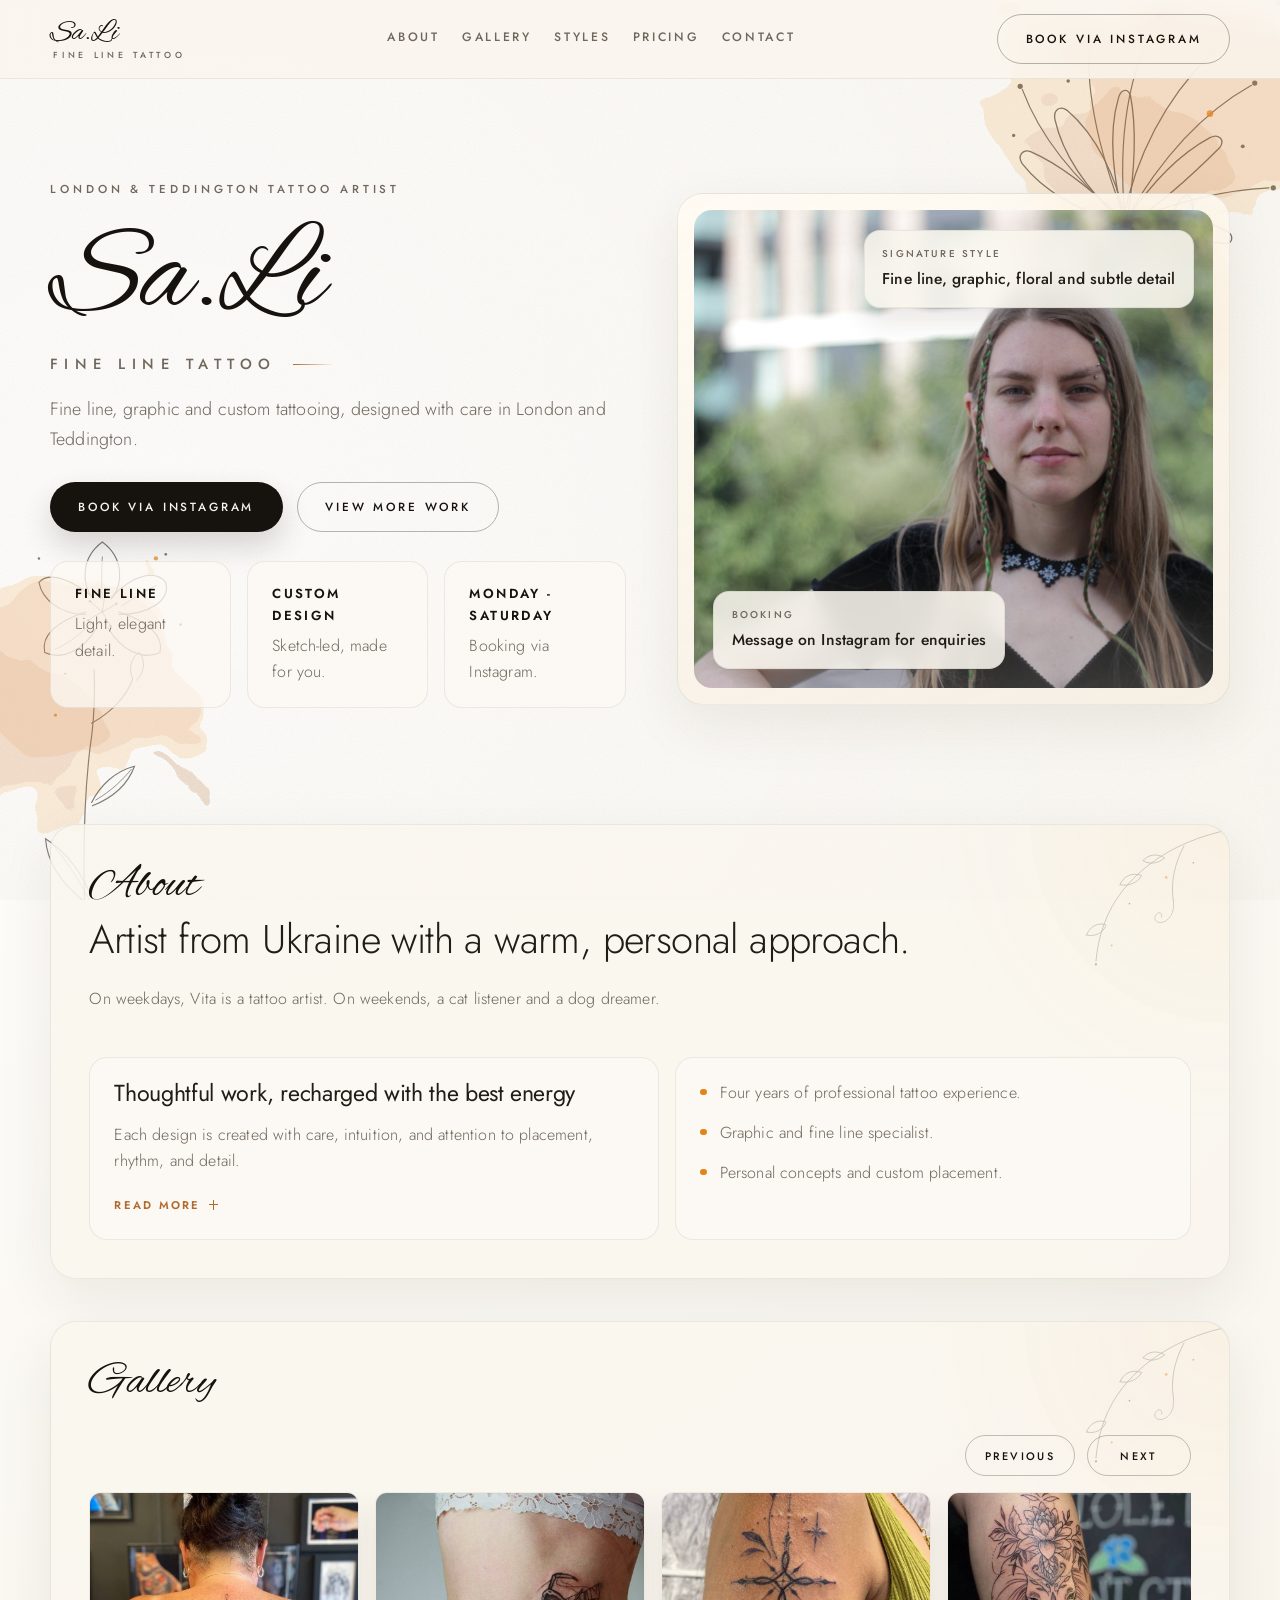
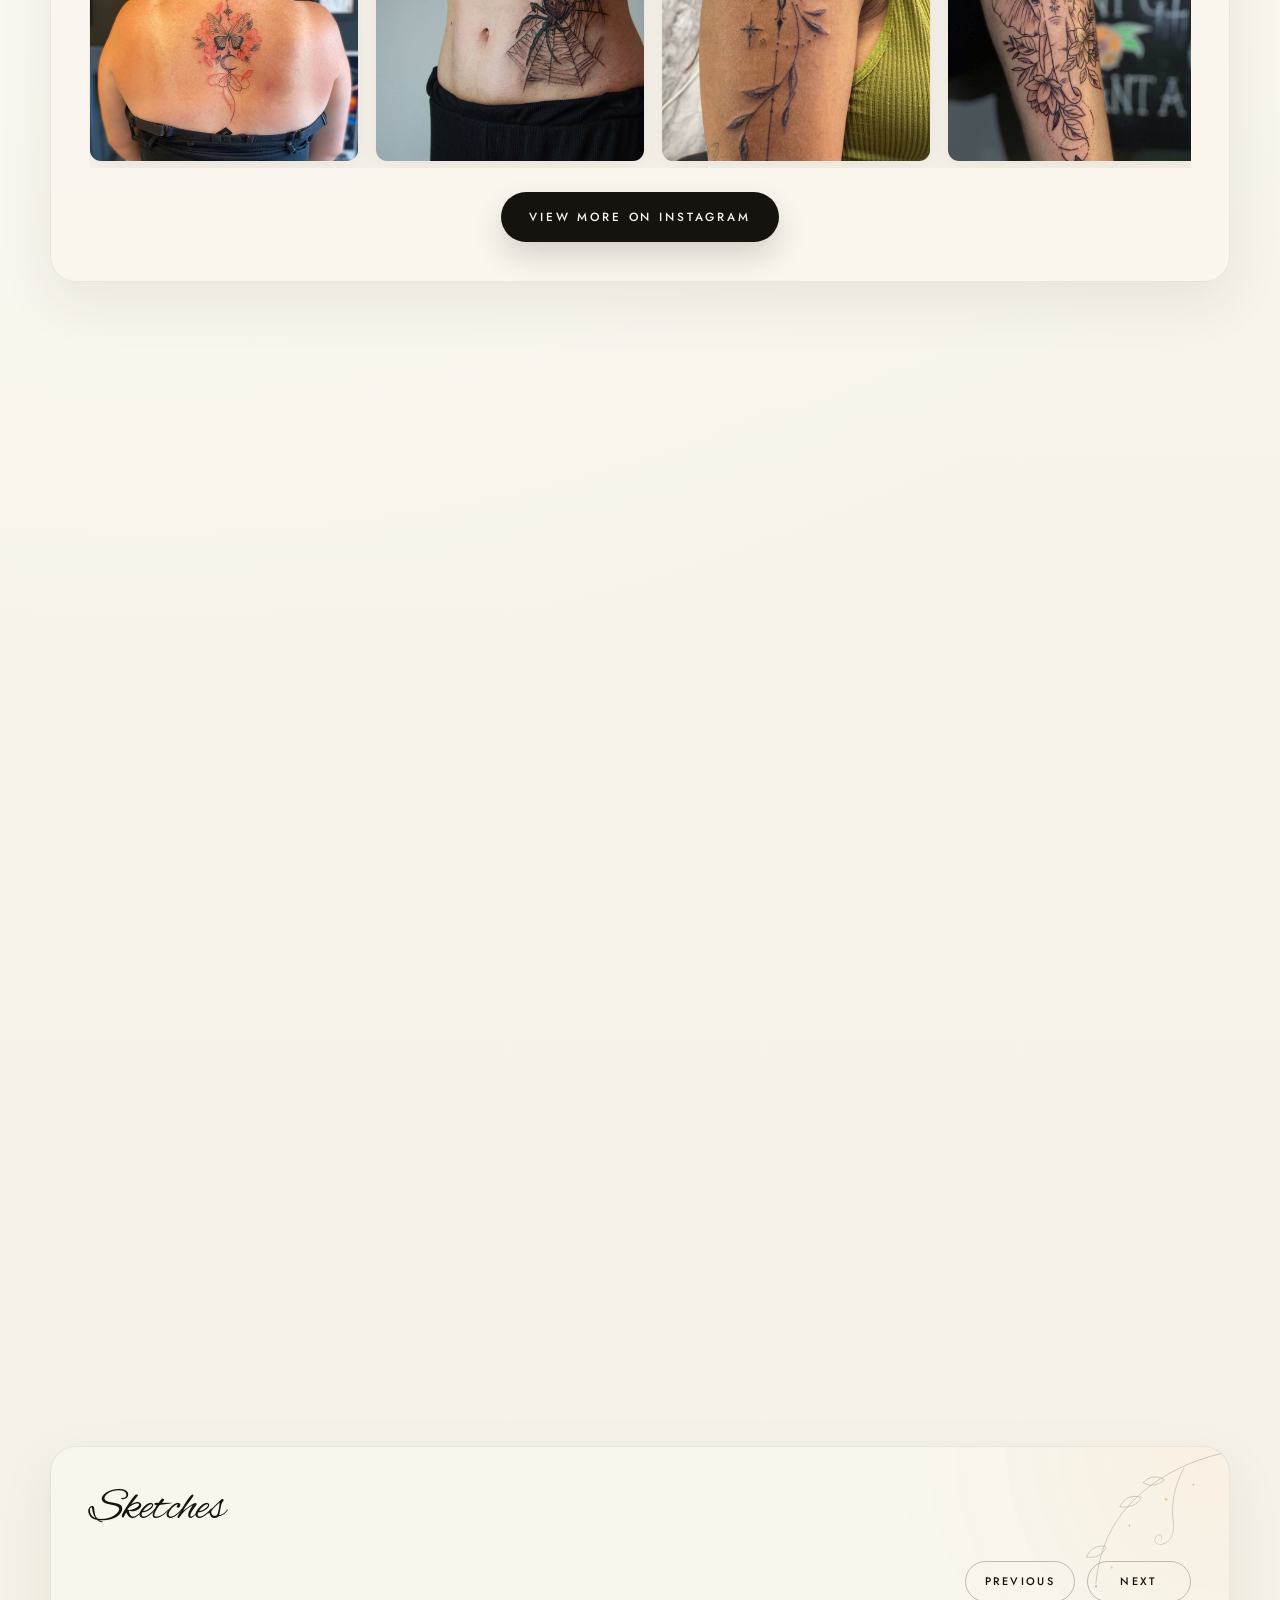
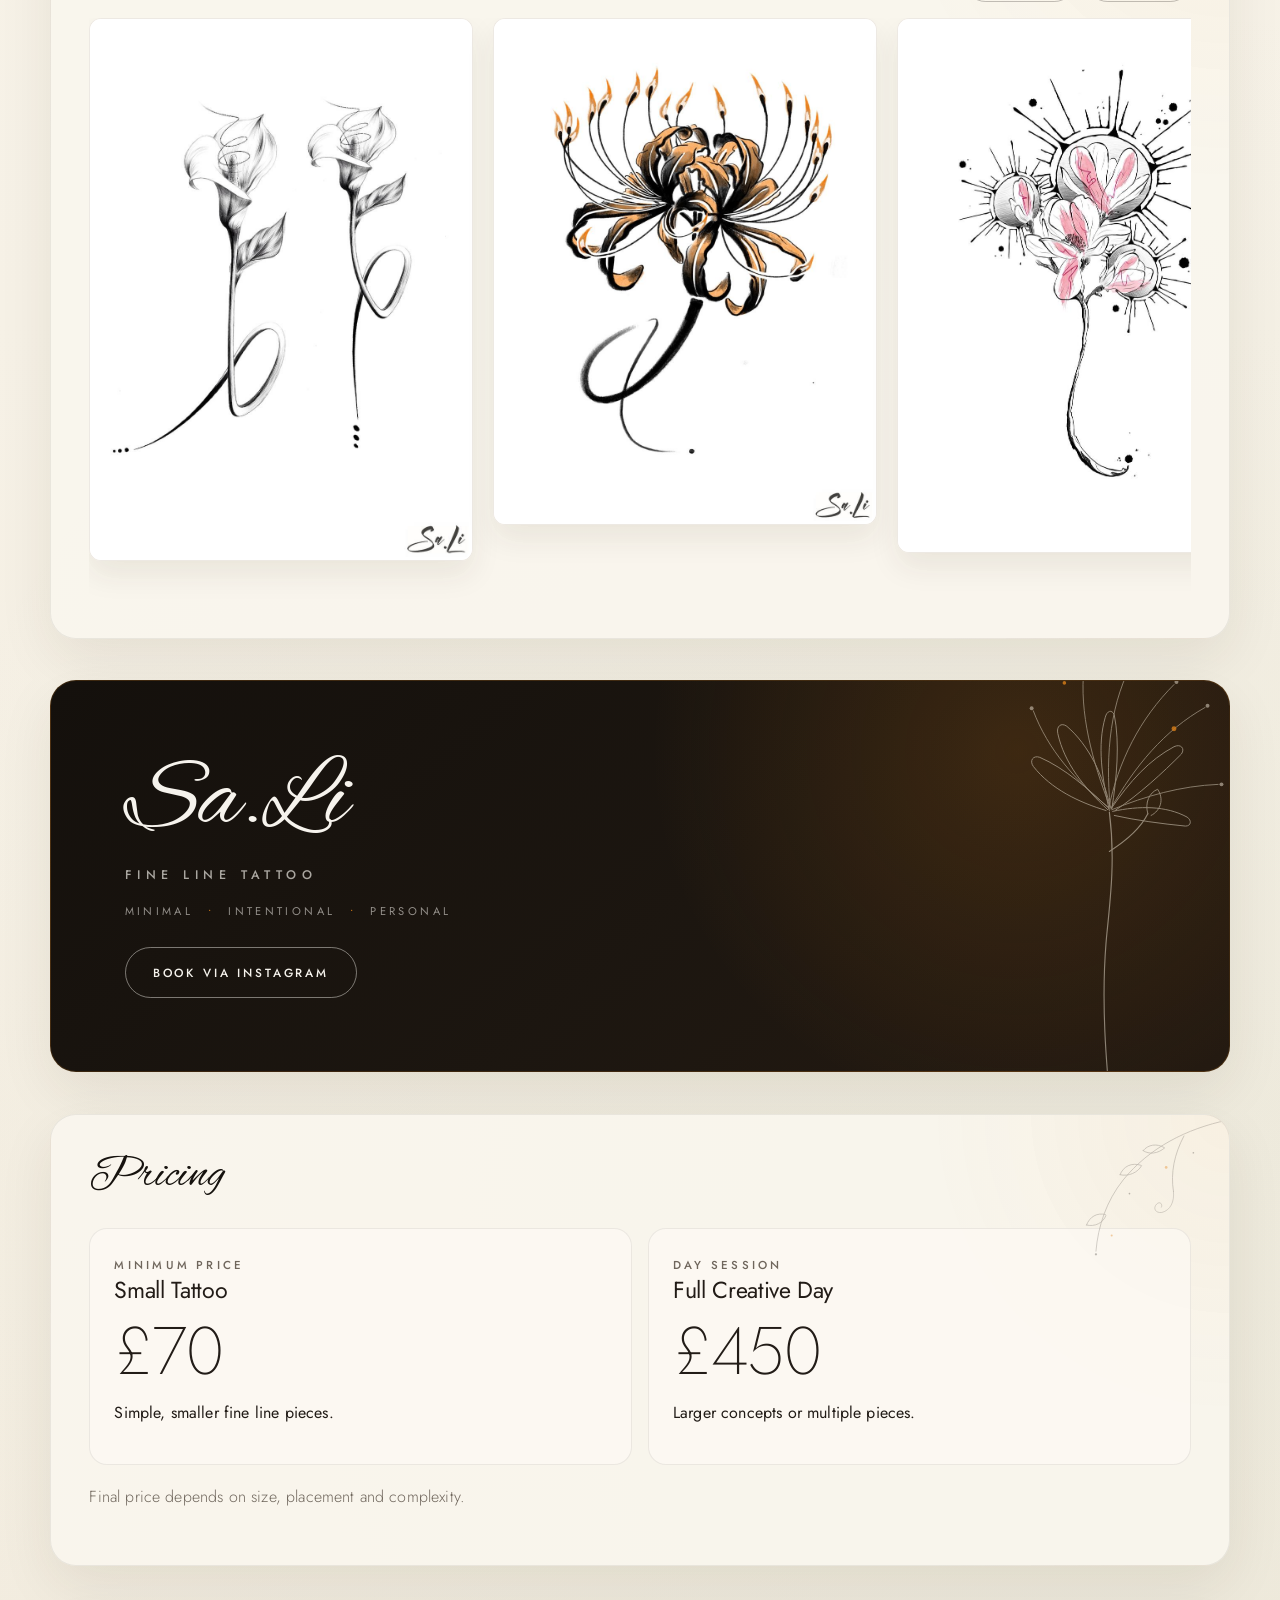
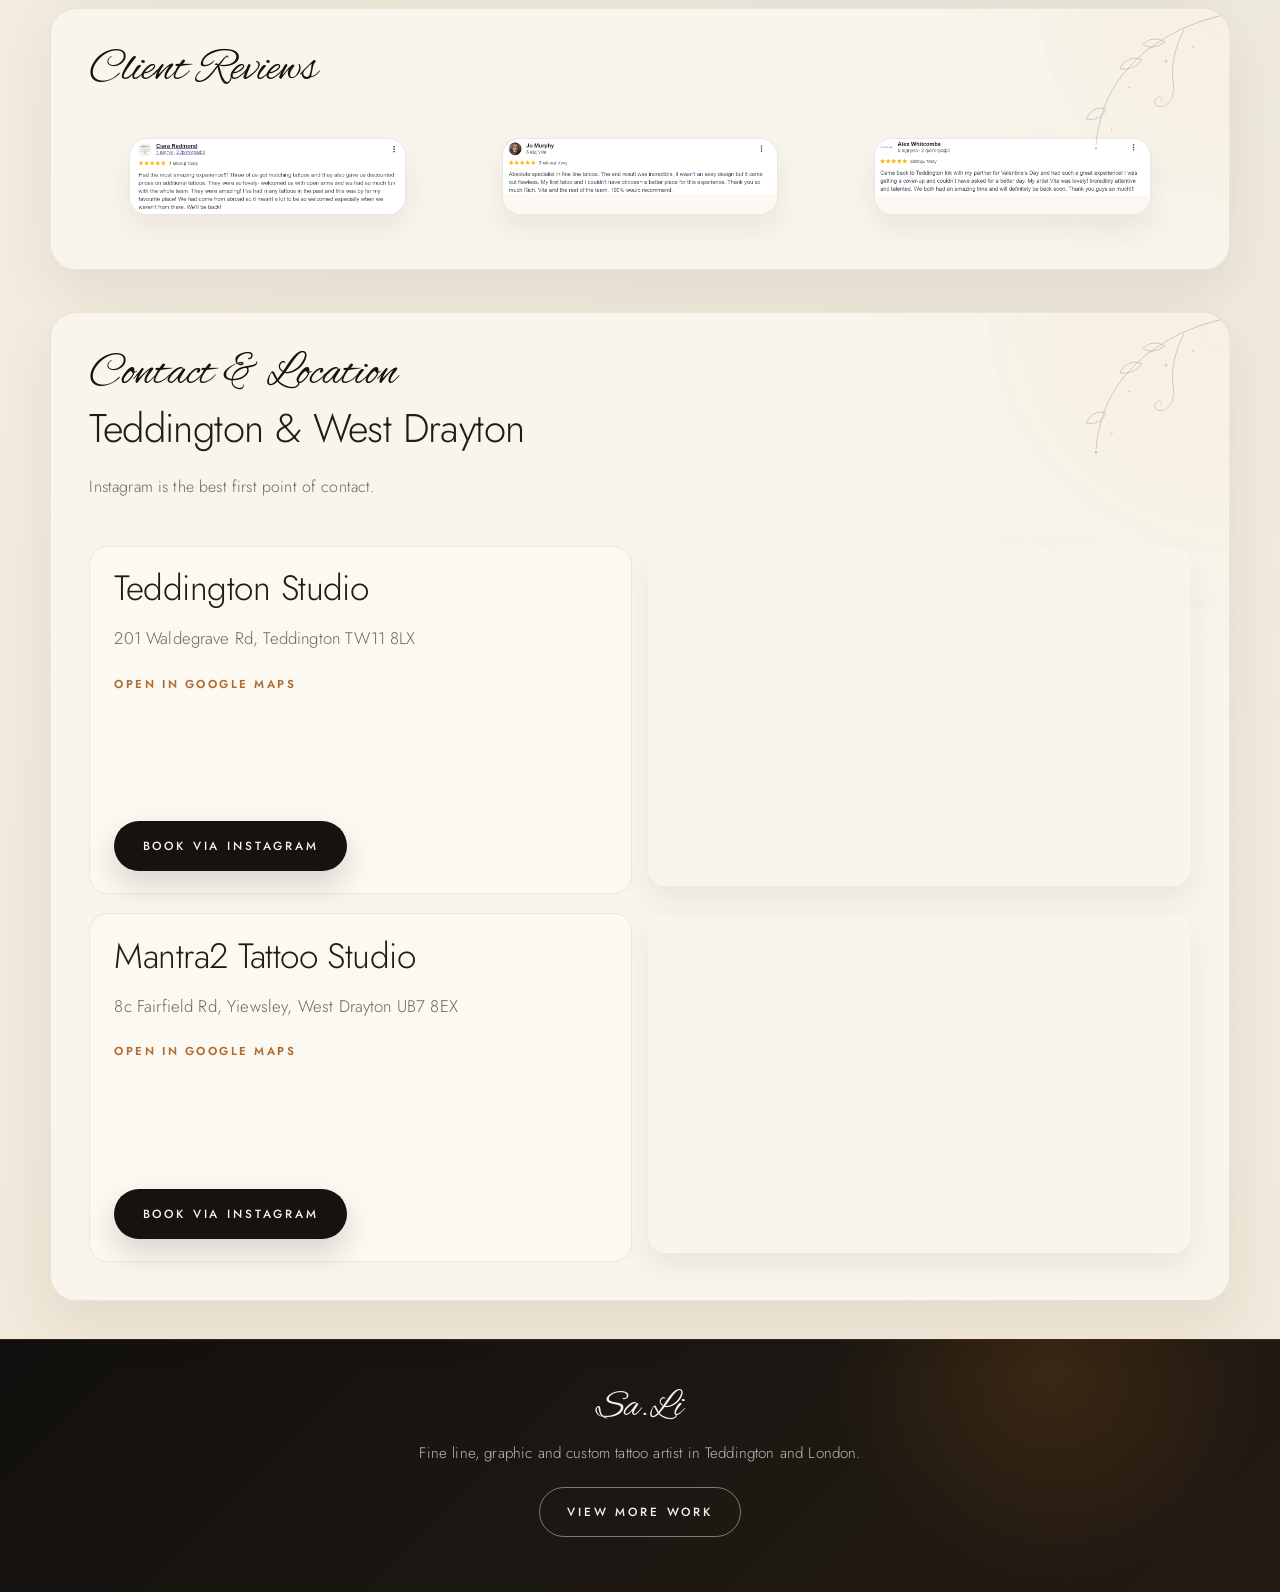
==== commit e7bfcd67: "Drop section subheadings that only restated the script title After the copy cut, headings like "Conc" ====
--- a/index.html
+++ b/index.html
@@ -80,19 +80,19 @@
 
     <section id="about"><div class="container"><div class="section-shell reveal"><div class="section-head"><span class="eyebrow">About</span><h2>Artist from Ukraine with a warm, personal approach.</h2><p>On weekdays, Vita is a tattoo artist. On weekends, a cat listener and a dog dreamer.</p></div><div class="about-grid"><div class="panel"><h3>Thoughtful work, recharged with the best energy</h3><p>Each design is created with care, intuition, and attention to placement, rhythm, and detail.</p><details class="disclosure"><summary><span class="summary-more">Read more</span><span class="summary-less">Read less</span></summary><div class="disclosure-body"><p>To create for you, Vita recharges only with the best energy: fruits. The result is work that feels expressive, personal, and full of life without losing its refined finish.</p></div></details></div><div class="panel"><ul class="feature-list"><li>Four years of professional tattoo experience.</li><li>Graphic and fine line specialist.</li><li>Personal concepts and custom placement.</li></ul></div></div></div></div></section>
 
-    <section id="gallery"><div class="container"><div class="section-shell reveal"><div class="section-head"><span class="eyebrow">Gallery</span><h2>Recent work</h2></div><div class="gallery-carousel" data-carousel><div class="carousel-head"><button class="carousel-button" type="button" data-carousel-prev aria-label="Scroll gallery left">Previous</button><button class="carousel-button" type="button" data-carousel-next aria-label="Scroll gallery right">Next</button></div><div class="gallery-track" data-carousel-track><figure class="gallery-card"><button class="media-trigger" type="button" data-full="images/gallery-01.jpg" data-alt="Color fairy tattoo by Sa.li Tattoo"><img src="images/gallery-01.jpg" alt="Color fairy tattoo by Sa.li Tattoo" loading="lazy"></button></figure><figure class="gallery-card"><button class="media-trigger" type="button" data-full="images/gallery-02.jpg" data-alt="Spider web tattoo by Sa.li Tattoo"><img src="images/gallery-02.jpg" alt="Spider web tattoo by Sa.li Tattoo" loading="lazy"></button></figure><figure class="gallery-card"><button class="media-trigger" type="button" data-full="images/gallery-03.jpg" data-alt="Fine line ornamental cross tattoo"><img src="images/gallery-03.jpg" alt="Fine line ornamental cross tattoo" loading="lazy"></button></figure><figure class="gallery-card"><button class="media-trigger" type="button" data-full="images/gallery-04.jpg" data-alt="Color shoulder tattoo by Sa.li Tattoo"><img src="images/gallery-04.jpg" alt="Color shoulder tattoo by Sa.li Tattoo" loading="lazy"></button></figure><figure class="gallery-card"><button class="media-trigger" type="button" data-full="images/gallery-05.jpg" data-alt="Small floral tattoo by Sa.li Tattoo"><img src="images/gallery-05.jpg" alt="Small floral tattoo by Sa.li Tattoo" loading="lazy"></button></figure><figure class="gallery-card"><button class="media-trigger" type="button" data-full="images/gallery-06.jpg" data-alt="Mandala style tattoo on shoulder"><img src="images/gallery-06.jpg" alt="Mandala style tattoo on shoulder" loading="lazy"></button></figure><figure class="gallery-card"><button class="media-trigger" type="button" data-full="images/gallery-07.jpg" data-alt="Butterfly and floral back tattoo"><img src="images/gallery-07.jpg" alt="Butterfly and floral back tattoo" loading="lazy"></button></figure><figure class="gallery-card"><button class="media-trigger" type="button" data-full="images/gallery-08.jpg" data-alt="Minimal star wrist tattoo"><img src="images/gallery-08.jpg" alt="Minimal star wrist tattoo" loading="lazy"></button></figure><figure class="gallery-card"><button class="media-trigger" type="button" data-full="images/gallery-09.jpg" data-alt="Butterfly sternum tattoo"><img src="images/gallery-09.jpg" alt="Butterfly sternum tattoo" loading="lazy"></button></figure><figure class="gallery-card"><button class="media-trigger" type="button" data-full="images/gallery-10.jpg" data-alt="Elephant floral tattoo by Sa.li Tattoo"><img src="images/gallery-10.jpg" alt="Elephant floral tattoo by Sa.li Tattoo" loading="lazy"></button></figure><figure class="gallery-card"><button class="media-trigger" type="button" data-full="images/gallery-11.jpg" data-alt="Minimal figure line tattoo"><img src="images/gallery-11.jpg" alt="Minimal figure line tattoo" loading="lazy"></button></figure><figure class="gallery-card"><button class="media-trigger" type="button" data-full="images/gallery-12.jpg" data-alt="Butterfly arm tattoo by Sa.li Tattoo"><img src="images/gallery-12.jpg" alt="Butterfly arm tattoo by Sa.li Tattoo" loading="lazy"></button></figure><figure class="gallery-card"><button class="media-trigger" type="button" data-full="images/gallery-13.jpg" data-alt="Detailed dragon neck tattoo"><img src="images/gallery-13.jpg" alt="Detailed dragon neck tattoo" loading="lazy"></button></figure><figure class="gallery-card"><button class="media-trigger" type="button" data-full="images/gallery-14.jpg" data-alt="Pomegranate script tattoo in red ink"><img src="images/gallery-14.jpg" alt="Pomegranate script tattoo in red ink" loading="lazy"></button></figure><figure class="gallery-card"><button class="media-trigger" type="button" data-full="images/gallery-15.jpg" data-alt="Koi and floral tattoo by Sa.li Tattoo"><img src="images/gallery-15.jpg" alt="Koi and floral tattoo by Sa.li Tattoo" loading="lazy"></button></figure><figure class="gallery-card"><button class="media-trigger" type="button" data-full="images/gallery-16.jpg" data-alt="Rose and butterfly tattoo by Sa.li Tattoo"><img src="images/gallery-16.jpg" alt="Rose and butterfly tattoo by Sa.li Tattoo" loading="lazy"></button></figure></div></div><div class="gallery-actions"><a class="button button-primary" href="https://www.instagram.com/sa.li_tattoo/" target="_blank" rel="noreferrer">View more on Instagram</a></div></div></div></section>
+    <section id="gallery"><div class="container"><div class="section-shell reveal"><div class="section-head"><h2 class="eyebrow">Gallery</h2></div><div class="gallery-carousel" data-carousel><div class="carousel-head"><button class="carousel-button" type="button" data-carousel-prev aria-label="Scroll gallery left">Previous</button><button class="carousel-button" type="button" data-carousel-next aria-label="Scroll gallery right">Next</button></div><div class="gallery-track" data-carousel-track><figure class="gallery-card"><button class="media-trigger" type="button" data-full="images/gallery-01.jpg" data-alt="Color fairy tattoo by Sa.li Tattoo"><img src="images/gallery-01.jpg" alt="Color fairy tattoo by Sa.li Tattoo" loading="lazy"></button></figure><figure class="gallery-card"><button class="media-trigger" type="button" data-full="images/gallery-02.jpg" data-alt="Spider web tattoo by Sa.li Tattoo"><img src="images/gallery-02.jpg" alt="Spider web tattoo by Sa.li Tattoo" loading="lazy"></button></figure><figure class="gallery-card"><button class="media-trigger" type="button" data-full="images/gallery-03.jpg" data-alt="Fine line ornamental cross tattoo"><img src="images/gallery-03.jpg" alt="Fine line ornamental cross tattoo" loading="lazy"></button></figure><figure class="gallery-card"><button class="media-trigger" type="button" data-full="images/gallery-04.jpg" data-alt="Color shoulder tattoo by Sa.li Tattoo"><img src="images/gallery-04.jpg" alt="Color shoulder tattoo by Sa.li Tattoo" loading="lazy"></button></figure><figure class="gallery-card"><button class="media-trigger" type="button" data-full="images/gallery-05.jpg" data-alt="Small floral tattoo by Sa.li Tattoo"><img src="images/gallery-05.jpg" alt="Small floral tattoo by Sa.li Tattoo" loading="lazy"></button></figure><figure class="gallery-card"><button class="media-trigger" type="button" data-full="images/gallery-06.jpg" data-alt="Mandala style tattoo on shoulder"><img src="images/gallery-06.jpg" alt="Mandala style tattoo on shoulder" loading="lazy"></button></figure><figure class="gallery-card"><button class="media-trigger" type="button" data-full="images/gallery-07.jpg" data-alt="Butterfly and floral back tattoo"><img src="images/gallery-07.jpg" alt="Butterfly and floral back tattoo" loading="lazy"></button></figure><figure class="gallery-card"><button class="media-trigger" type="button" data-full="images/gallery-08.jpg" data-alt="Minimal star wrist tattoo"><img src="images/gallery-08.jpg" alt="Minimal star wrist tattoo" loading="lazy"></button></figure><figure class="gallery-card"><button class="media-trigger" type="button" data-full="images/gallery-09.jpg" data-alt="Butterfly sternum tattoo"><img src="images/gallery-09.jpg" alt="Butterfly sternum tattoo" loading="lazy"></button></figure><figure class="gallery-card"><button class="media-trigger" type="button" data-full="images/gallery-10.jpg" data-alt="Elephant floral tattoo by Sa.li Tattoo"><img src="images/gallery-10.jpg" alt="Elephant floral tattoo by Sa.li Tattoo" loading="lazy"></button></figure><figure class="gallery-card"><button class="media-trigger" type="button" data-full="images/gallery-11.jpg" data-alt="Minimal figure line tattoo"><img src="images/gallery-11.jpg" alt="Minimal figure line tattoo" loading="lazy"></button></figure><figure class="gallery-card"><button class="media-trigger" type="button" data-full="images/gallery-12.jpg" data-alt="Butterfly arm tattoo by Sa.li Tattoo"><img src="images/gallery-12.jpg" alt="Butterfly arm tattoo by Sa.li Tattoo" loading="lazy"></button></figure><figure class="gallery-card"><button class="media-trigger" type="button" data-full="images/gallery-13.jpg" data-alt="Detailed dragon neck tattoo"><img src="images/gallery-13.jpg" alt="Detailed dragon neck tattoo" loading="lazy"></button></figure><figure class="gallery-card"><button class="media-trigger" type="button" data-full="images/gallery-14.jpg" data-alt="Pomegranate script tattoo in red ink"><img src="images/gallery-14.jpg" alt="Pomegranate script tattoo in red ink" loading="lazy"></button></figure><figure class="gallery-card"><button class="media-trigger" type="button" data-full="images/gallery-15.jpg" data-alt="Koi and floral tattoo by Sa.li Tattoo"><img src="images/gallery-15.jpg" alt="Koi and floral tattoo by Sa.li Tattoo" loading="lazy"></button></figure><figure class="gallery-card"><button class="media-trigger" type="button" data-full="images/gallery-16.jpg" data-alt="Rose and butterfly tattoo by Sa.li Tattoo"><img src="images/gallery-16.jpg" alt="Rose and butterfly tattoo by Sa.li Tattoo" loading="lazy"></button></figure></div></div><div class="gallery-actions"><a class="button button-primary" href="https://www.instagram.com/sa.li_tattoo/" target="_blank" rel="noreferrer">View more on Instagram</a></div></div></div></section>
 
-    <section id="styles"><div class="container"><div class="section-shell reveal"><div class="section-head"><span class="eyebrow">Styles</span><h2>Browse by motif</h2></div><div class="styles-grid"><article class="style-card"><h3>Animals</h3><p>Butterflies, dragons, koi, elephants.</p><a class="style-link" href="animals.html">Open page</a></article><article class="style-card"><h3>Plants</h3><p>Florals, roses, botanical compositions.</p><a class="style-link" href="plants.html">Open page</a></article><article class="style-card"><h3>Other</h3><p>Symbols, ornaments, abstract ideas.</p><a class="style-link" href="other.html">Open page</a></article></div></div></div></section>
+    <section id="styles"><div class="container"><div class="section-shell reveal"><div class="section-head"><h2 class="eyebrow">Styles</h2></div><div class="styles-grid"><article class="style-card"><h3>Animals</h3><p>Butterflies, dragons, koi, elephants.</p><a class="style-link" href="animals.html">Open page</a></article><article class="style-card"><h3>Plants</h3><p>Florals, roses, botanical compositions.</p><a class="style-link" href="plants.html">Open page</a></article><article class="style-card"><h3>Other</h3><p>Symbols, ornaments, abstract ideas.</p><a class="style-link" href="other.html">Open page</a></article></div></div></div></section>
 
-    <section id="booking"><div class="container"><div class="section-shell reveal"><div class="section-head"><span class="eyebrow">Custom Design</span><h2>Custom sketch development</h2><p>Every custom tattoo starts as a conversation.</p></div><div class="custom-grid"><div class="panel"><h3>How a custom sketch is developed</h3><div class="steps"><div class="step"><div><strong>Share your idea</strong><p>Concept, placement, size, references.</p></div></div><div class="step"><div><strong>Build the composition</strong><p>The sketch is shaped around your body.</p></div></div><div class="step"><div><strong>Refine the final design</strong><p>Polished into your final design.</p></div></div></div></div><div class="panel"><h3>About the sketching stage</h3><p>This is where references, symbols, flowers, ornaments, and personal details begin to come together into something truly yours.</p><details class="disclosure"><summary><span class="summary-more">Read more</span><span class="summary-less">Read less</span></summary><div class="disclosure-body"><p>Graphic and fine line work often depends on a very thoughtful drawing stage.</p><p>The goal is not just to make a beautiful tattoo, but to create a composition that feels soft, intentional, and fully connected to placement.</p></div></details><a class="button button-primary" href="https://www.instagram.com/sa.li_tattoo/" target="_blank" rel="noreferrer">Start your custom design</a></div></div></div></div></section>
+    <section id="booking"><div class="container"><div class="section-shell reveal"><div class="section-head"><h2 class="eyebrow">Custom Design</h2><p>Every custom tattoo starts as a conversation.</p></div><div class="custom-grid"><div class="panel"><h3>How a custom sketch is developed</h3><div class="steps"><div class="step"><div><strong>Share your idea</strong><p>Concept, placement, size, references.</p></div></div><div class="step"><div><strong>Build the composition</strong><p>The sketch is shaped around your body.</p></div></div><div class="step"><div><strong>Refine the final design</strong><p>Polished into your final design.</p></div></div></div></div><div class="panel"><h3>About the sketching stage</h3><p>This is where references, symbols, flowers, ornaments, and personal details begin to come together into something truly yours.</p><details class="disclosure"><summary><span class="summary-more">Read more</span><span class="summary-less">Read less</span></summary><div class="disclosure-body"><p>Graphic and fine line work often depends on a very thoughtful drawing stage.</p><p>The goal is not just to make a beautiful tattoo, but to create a composition that feels soft, intentional, and fully connected to placement.</p></div></details><a class="button button-primary" href="https://www.instagram.com/sa.li_tattoo/" target="_blank" rel="noreferrer">Start your custom design</a></div></div></div></div></section>
 
-    <section id="sketches"><div class="container"><div class="section-shell reveal"><div class="section-head"><span class="eyebrow">Sketches</span><h2>Concepts and drafts</h2></div><div class="sketch-carousel" data-carousel><div class="carousel-head"><button class="carousel-button" type="button" data-carousel-prev aria-label="Scroll sketches left">Previous</button><button class="carousel-button" type="button" data-carousel-next aria-label="Scroll sketches right">Next</button></div><div class="sketch-track" data-carousel-track><figure class="sketch-card"><button class="media-trigger" type="button" data-full="images/sketch-01.jpg" data-alt="Tattoo sketch concept by Sa.li Tattoo"><img src="images/sketch-01.jpg" alt="Tattoo sketch concept by Sa.li Tattoo" loading="lazy"></button></figure><figure class="sketch-card"><button class="media-trigger" type="button" data-full="images/sketch-02.jpg" data-alt="Fine line sketch layout by Sa.li Tattoo"><img src="images/sketch-02.jpg" alt="Fine line sketch layout by Sa.li Tattoo" loading="lazy"></button></figure><figure class="sketch-card"><button class="media-trigger" type="button" data-full="images/sketch-04.jpg" data-alt="Custom tattoo sketch detail"><img src="images/sketch-04.jpg" alt="Custom tattoo sketch detail" loading="lazy"></button></figure><figure class="sketch-card"><button class="media-trigger" type="button" data-full="images/sketch-05.jpg" data-alt="Graphic tattoo draft composition"><img src="images/sketch-05.jpg" alt="Graphic tattoo draft composition" loading="lazy"></button></figure><figure class="sketch-card"><button class="media-trigger" type="button" data-full="images/sketch-06.jpg" data-alt="Sketch placement study for a custom tattoo"><img src="images/sketch-06.jpg" alt="Sketch placement study for a custom tattoo" loading="lazy"></button></figure><figure class="sketch-card"><button class="media-trigger" type="button" data-full="images/sketch-07.jpg" data-alt="Custom line drawing for tattoo development"><img src="images/sketch-07.jpg" alt="Custom line drawing for tattoo development" loading="lazy"></button></figure></div></div></div></div></section>
+    <section id="sketches"><div class="container"><div class="section-shell reveal"><div class="section-head"><h2 class="eyebrow">Sketches</h2></div><div class="sketch-carousel" data-carousel><div class="carousel-head"><button class="carousel-button" type="button" data-carousel-prev aria-label="Scroll sketches left">Previous</button><button class="carousel-button" type="button" data-carousel-next aria-label="Scroll sketches right">Next</button></div><div class="sketch-track" data-carousel-track><figure class="sketch-card"><button class="media-trigger" type="button" data-full="images/sketch-01.jpg" data-alt="Tattoo sketch concept by Sa.li Tattoo"><img src="images/sketch-01.jpg" alt="Tattoo sketch concept by Sa.li Tattoo" loading="lazy"></button></figure><figure class="sketch-card"><button class="media-trigger" type="button" data-full="images/sketch-02.jpg" data-alt="Fine line sketch layout by Sa.li Tattoo"><img src="images/sketch-02.jpg" alt="Fine line sketch layout by Sa.li Tattoo" loading="lazy"></button></figure><figure class="sketch-card"><button class="media-trigger" type="button" data-full="images/sketch-04.jpg" data-alt="Custom tattoo sketch detail"><img src="images/sketch-04.jpg" alt="Custom tattoo sketch detail" loading="lazy"></button></figure><figure class="sketch-card"><button class="media-trigger" type="button" data-full="images/sketch-05.jpg" data-alt="Graphic tattoo draft composition"><img src="images/sketch-05.jpg" alt="Graphic tattoo draft composition" loading="lazy"></button></figure><figure class="sketch-card"><button class="media-trigger" type="button" data-full="images/sketch-06.jpg" data-alt="Sketch placement study for a custom tattoo"><img src="images/sketch-06.jpg" alt="Sketch placement study for a custom tattoo" loading="lazy"></button></figure><figure class="sketch-card"><button class="media-trigger" type="button" data-full="images/sketch-07.jpg" data-alt="Custom line drawing for tattoo development"><img src="images/sketch-07.jpg" alt="Custom line drawing for tattoo development" loading="lazy"></button></figure></div></div></div></div></section>
 
     <section id="manifesto"><div class="container"><div class="manifesto reveal"><svg class="manifesto-flower" viewBox="0 0 440 660" fill="none" xmlns="http://www.w3.org/2000/svg" aria-hidden="true"><g stroke="#f2ead9" stroke-width="1.4" stroke-linecap="round" opacity="0.55"><path d="M255 640 C247 560 240 480 248 400 C253 352 258 306 251 252"/><path d="M251 250 C242 210 236 170 246 136 C248 128 254 126 257 133 C264 168 260 210 254 248" stroke-width="1.2"/><path d="M249 249 C220 222 196 192 188 156 C186 147 192 142 199 147 C226 170 244 208 252 246" stroke-width="1.2"/><path d="M247 250 C214 240 180 224 158 196 C153 189 158 182 166 185 C196 198 226 224 249 246" stroke-width="1.2"/><path d="M253 248 C276 214 300 188 330 172 C338 168 344 174 339 181 C316 204 288 230 258 250" stroke-width="1.2"/><path d="M255 251 C288 244 320 244 346 258 C352 262 351 269 344 269 C314 266 284 262 257 256" stroke-width="1.2"/><path d="M252 246 C246 180 252 116 282 64" stroke-width="1.1"/><path d="M252 246 C230 190 214 130 220 76" stroke-width="1.1"/><path d="M253 247 C282 196 318 152 368 124" stroke-width="1.1"/><path d="M251 247 C210 214 176 176 158 128" stroke-width="1.1"/><path d="M254 249 C296 232 338 220 384 218" stroke-width="1.1"/><path d="M250 248 C262 190 288 138 330 96" stroke-width="1.1"/><path d="M251 300 C270 288 288 274 298 254"/><path d="M298 254 C294 240 300 228 310 224 C318 236 314 250 302 256" stroke-width="1.2"/></g><g fill="#f2ead9" opacity="0.55"><circle cx="284" cy="61" r="2.4"/><circle cx="221" cy="73" r="2.4"/><circle cx="371" cy="122" r="2.4"/><circle cx="156" cy="125" r="2.4"/><circle cx="388" cy="218" r="2.4"/><circle cx="333" cy="93" r="2.4"/></g><g fill="#e2841a" opacity="0.85"><circle cx="330" cy="150" r="3"/><circle cx="196" cy="94" r="2.2"/></g></svg><span class="manifesto-script">Sa.Li</span><span class="manifesto-sub">Fine Line Tattoo</span><p class="manifesto-words">Minimal <span>&bull;</span> Intentional <span>&bull;</span> Personal</p><a class="button button-cream" href="https://www.instagram.com/sa.li_tattoo/" target="_blank" rel="noreferrer">Book via Instagram</a></div></div></section>
 
-    <section id="pricing"><div class="container"><div class="section-shell reveal"><div class="section-head"><span class="eyebrow">Pricing</span><h2>Starting points</h2></div><div class="pricing-grid"><article class="price-card"><span class="price-label">Minimum Price</span><h3>Small Tattoo</h3><div class="price-value">£70</div><p>Simple, smaller fine line pieces.</p></article><article class="price-card"><span class="price-label">Day Session</span><h3>Full Creative Day</h3><div class="price-value">£450</div><p>Larger concepts or multiple pieces.</p></article></div><p class="price-note">Final price depends on size, placement and complexity.</p></div></div></section>
+    <section id="pricing"><div class="container"><div class="section-shell reveal"><div class="section-head"><h2 class="eyebrow">Pricing</h2></div><div class="pricing-grid"><article class="price-card"><span class="price-label">Minimum Price</span><h3>Small Tattoo</h3><div class="price-value">£70</div><p>Simple, smaller fine line pieces.</p></article><article class="price-card"><span class="price-label">Day Session</span><h3>Full Creative Day</h3><div class="price-value">£450</div><p>Larger concepts or multiple pieces.</p></article></div><p class="price-note">Final price depends on size, placement and complexity.</p></div></div></section>
 
-    <section id="testimonials"><div class="container"><div class="section-shell reveal"><div class="section-head"><span class="eyebrow">Client Reviews</span><h2>Kind words from clients</h2></div><div class="testimonial-grid"><figure class="testimonial-card"><img src="images/review-01.png" alt="Client review screenshot for Sa.li Tattoo" loading="lazy" width="575" height="417"></figure><figure class="testimonial-card"><img src="images/review-02.png" alt="Another client review screenshot for Sa.li Tattoo" loading="lazy" width="404" height="422"></figure><figure class="testimonial-card"><img src="images/review-03.png" alt="Client feedback screenshot praising Sa.li Tattoo" loading="lazy" width="429" height="423"></figure></div></div></div></section>
+    <section id="testimonials"><div class="container"><div class="section-shell reveal"><div class="section-head"><h2 class="eyebrow">Client Reviews</h2></div><div class="testimonial-grid"><figure class="testimonial-card"><img src="images/review-01.png" alt="Client review screenshot for Sa.li Tattoo" loading="lazy" width="575" height="417"></figure><figure class="testimonial-card"><img src="images/review-02.png" alt="Another client review screenshot for Sa.li Tattoo" loading="lazy" width="404" height="422"></figure><figure class="testimonial-card"><img src="images/review-03.png" alt="Client feedback screenshot praising Sa.li Tattoo" loading="lazy" width="429" height="423"></figure></div></div></div></section>
 
     <section id="contact"><div class="container"><div class="section-shell reveal"><div class="section-head"><span class="eyebrow">Contact & Location</span><h2>Teddington &amp; West Drayton</h2><p>Instagram is the best first point of contact.</p></div><div class="studio-layout"><article class="studio-row"><div class="panel address-copy studio-copy"><div><h3>Teddington Studio</h3><p class="address-text">201 Waldegrave Rd, Teddington TW11 8LX</p><a class="style-link" href="https://maps.google.com/?q=201+Waldegrave+Rd,+Teddington+TW11+8LX" target="_blank" rel="noreferrer">Open in Google Maps</a></div><div class="footer-actions"><a class="button button-primary" href="https://www.instagram.com/sa.li_tattoo/" target="_blank" rel="noreferrer">Book via Instagram</a></div></div><div class="studio-map-wrap"><iframe class="map-frame" src="https://www.openstreetmap.org/export/embed.html?bbox=-0.3487%2C51.4265%2C-0.3287%2C51.4385&amp;layer=mapnik&amp;marker=51.43246%2C-0.33869" loading="lazy" title="Map showing the location of Sa.li Tattoo at 201 Waldegrave Rd, Teddington TW11 8LX"></iframe></div></article><article class="studio-row"><div class="panel address-copy studio-copy"><div><h3>Mantra2 Tattoo Studio</h3><p class="address-text">8c Fairfield Rd, Yiewsley, West Drayton UB7 8EX</p><a class="style-link" href="https://maps.google.com/?q=8c+Fairfield+Rd,+Yiewsley,+West+Drayton+UB7+8EX" target="_blank" rel="noreferrer">Open in Google Maps</a></div><div class="footer-actions"><a class="button button-primary" href="https://www.instagram.com/sa.li_tattoo/" target="_blank" rel="noreferrer">Book via Instagram</a></div></div><div class="studio-map-wrap"><iframe class="map-frame" src="https://www.openstreetmap.org/export/embed.html?bbox=-0.4815%2C51.5076%2C-0.4615%2C51.5196&amp;layer=mapnik&amp;marker=51.51361%2C-0.47147" loading="lazy" title="Map showing the location of Mantra2 Tattoo Studio at 8c Fairfield Rd, Yiewsley, West Drayton UB7 8EX"></iframe></div></article></div></div></div></section>
   </main>
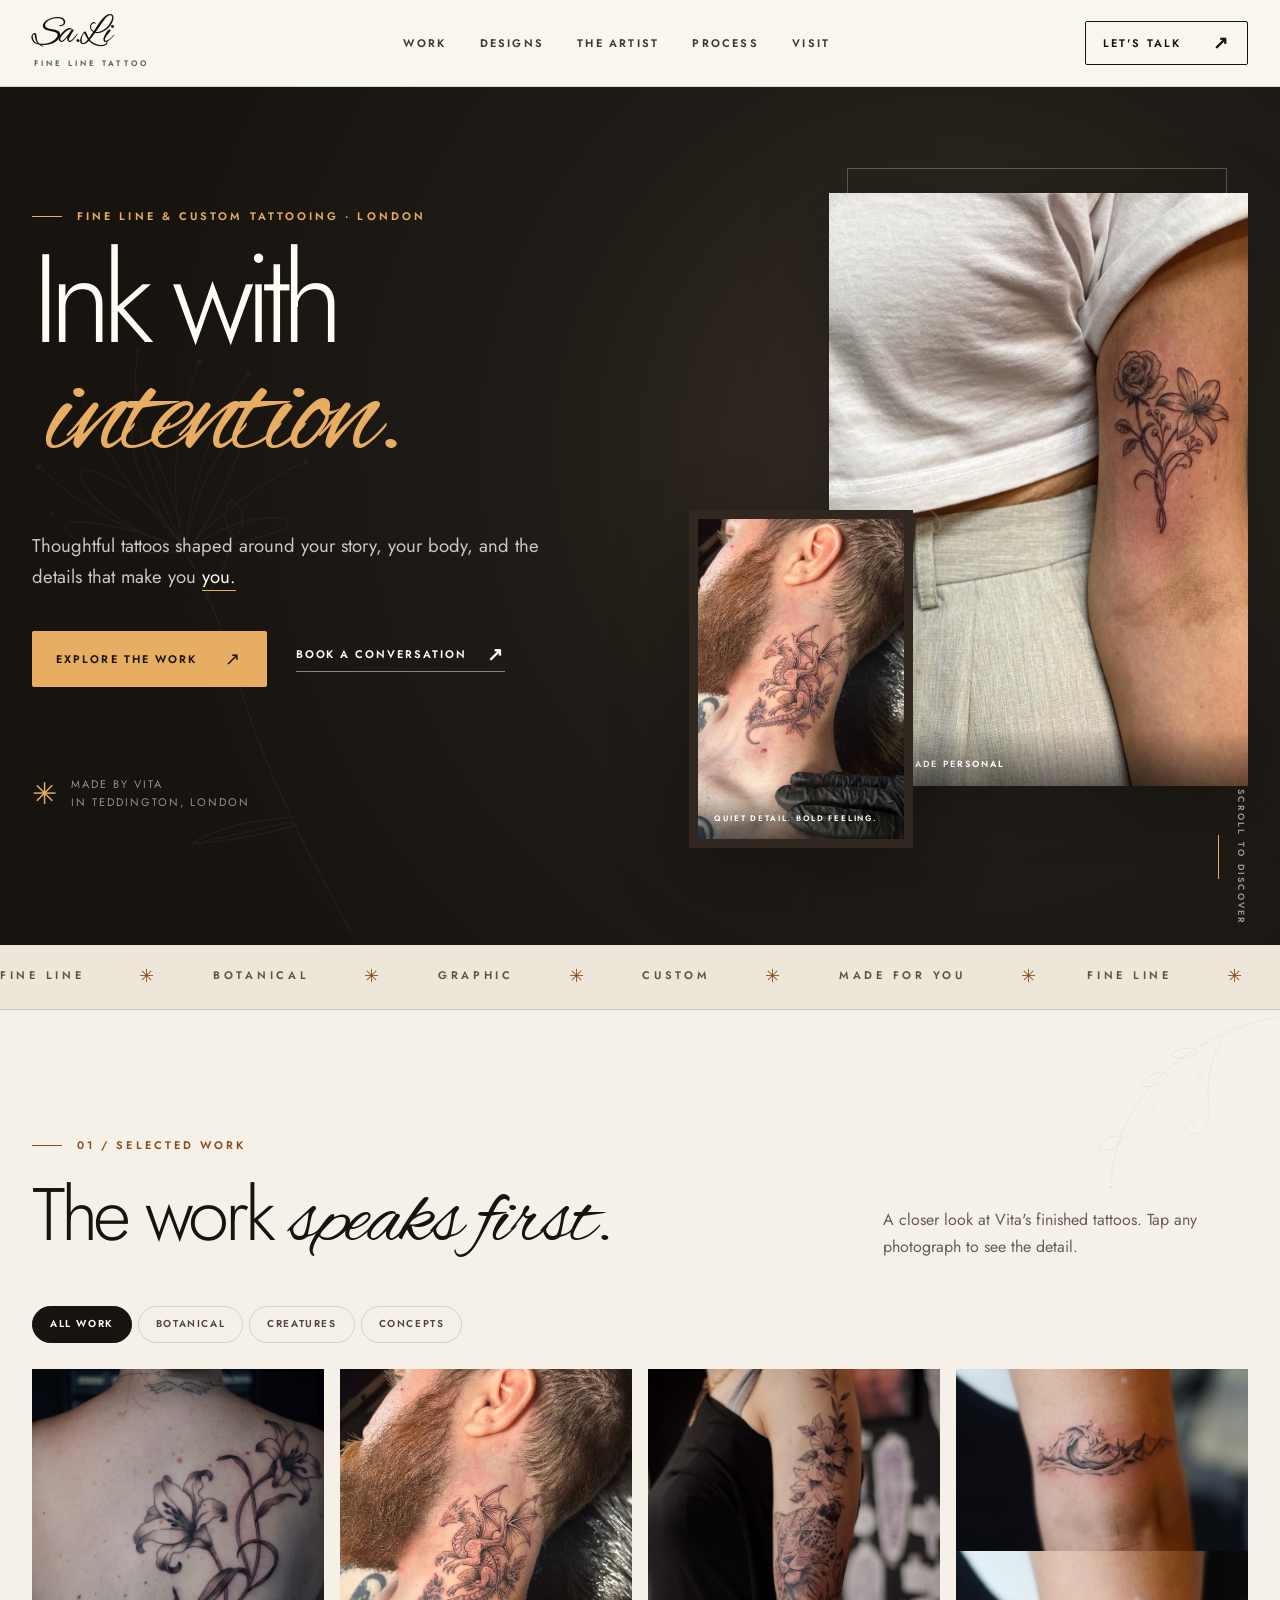
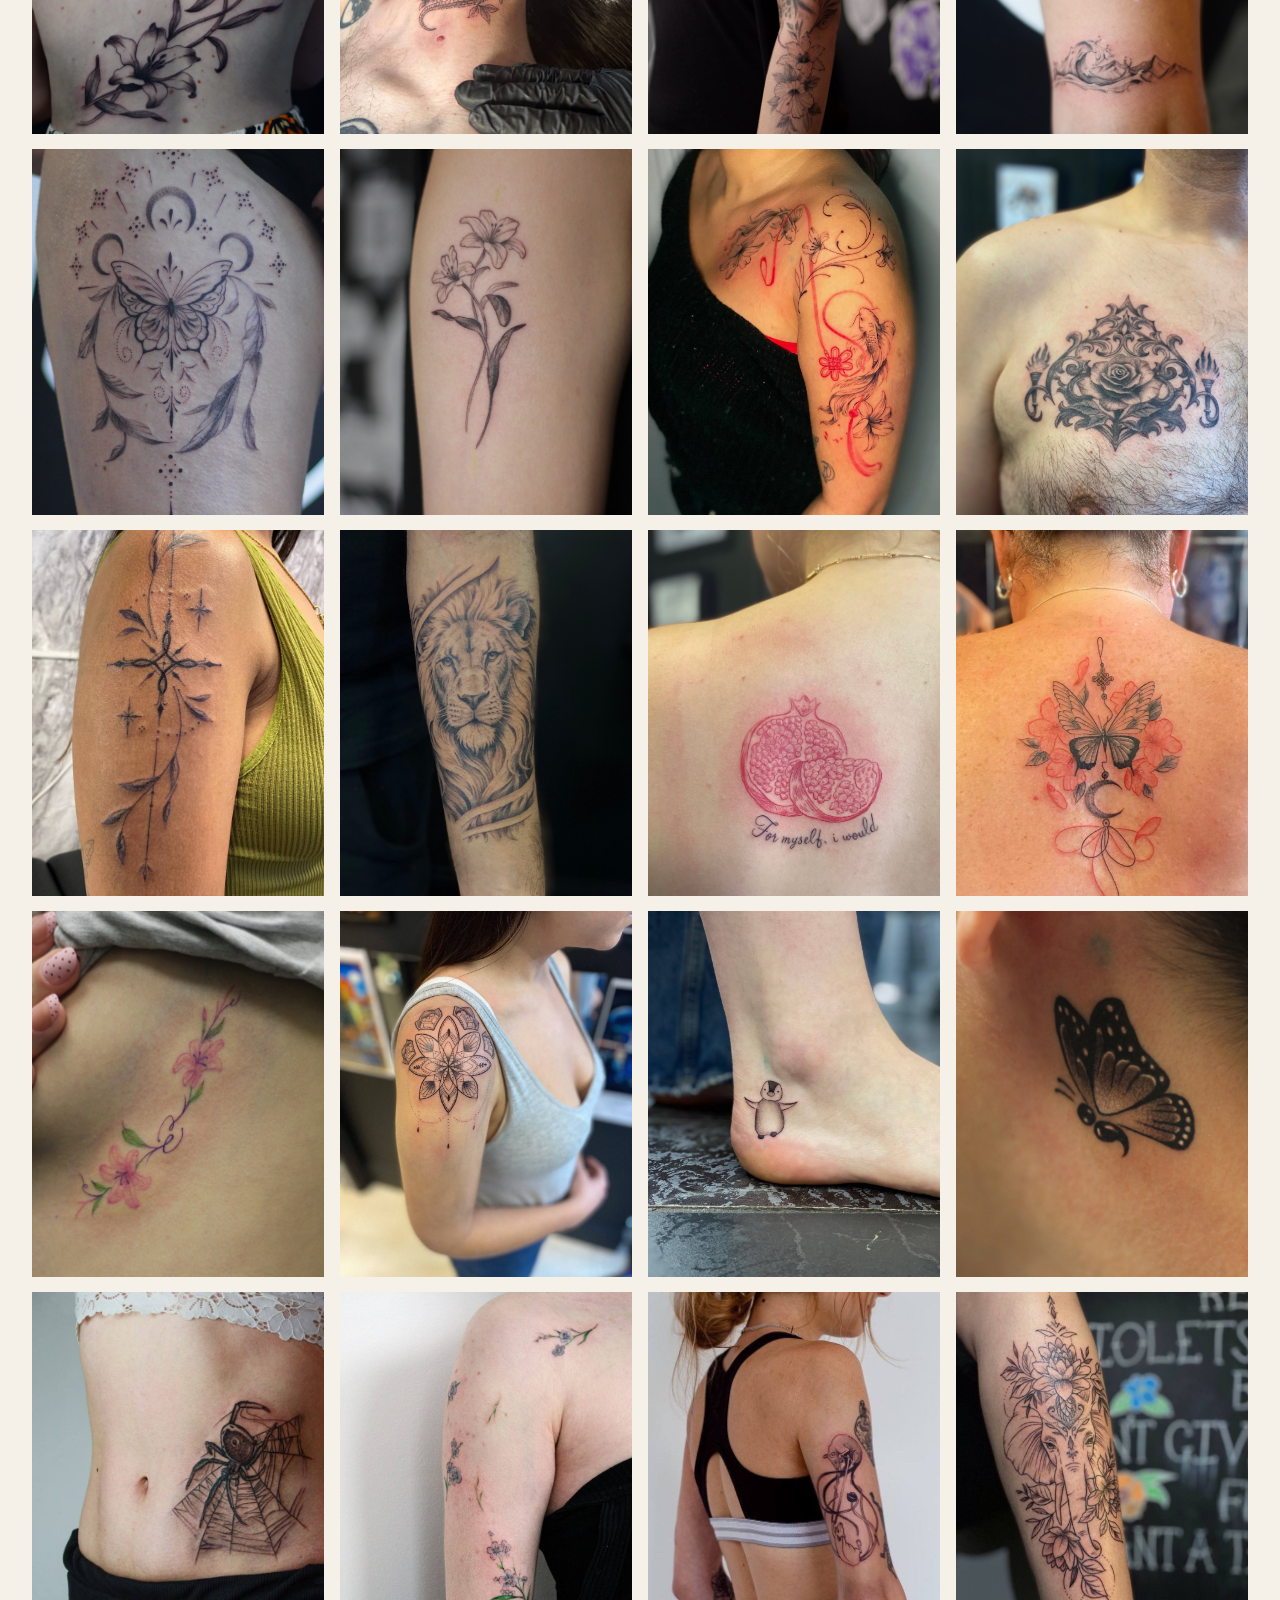
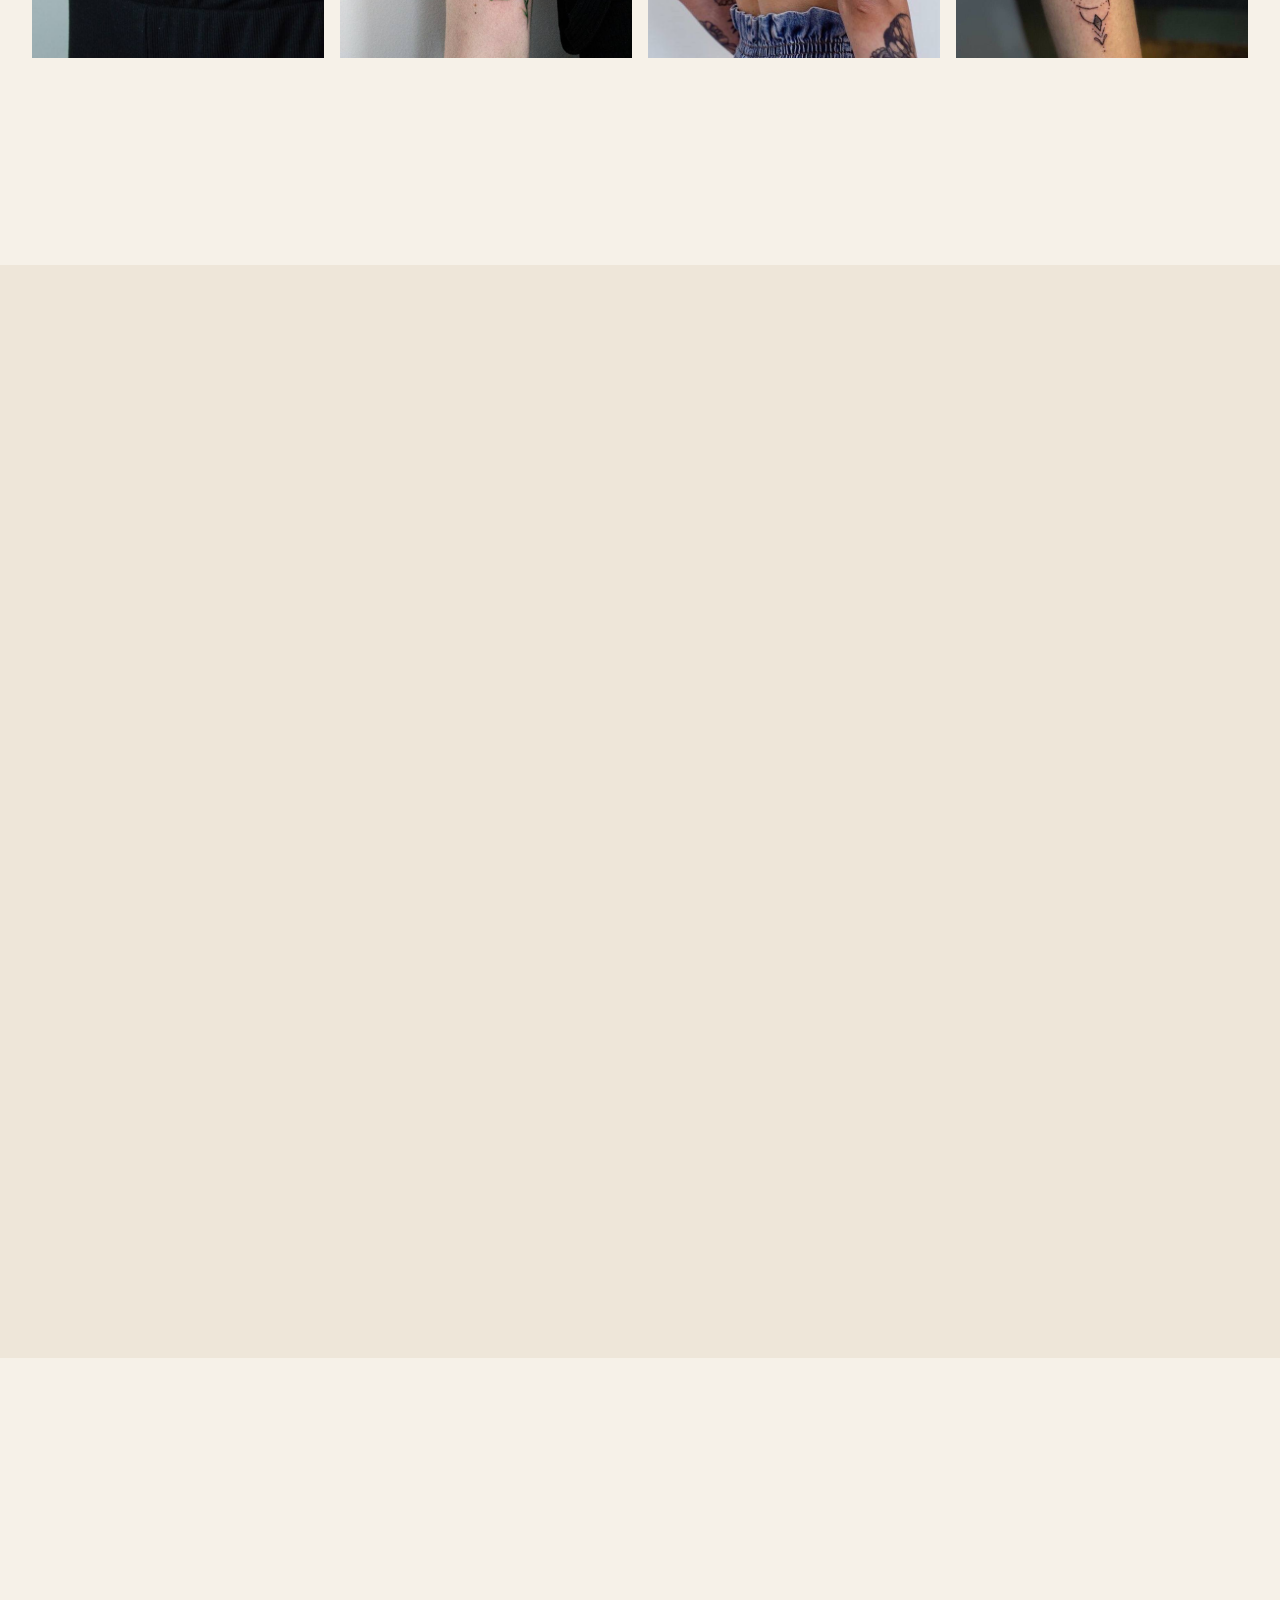
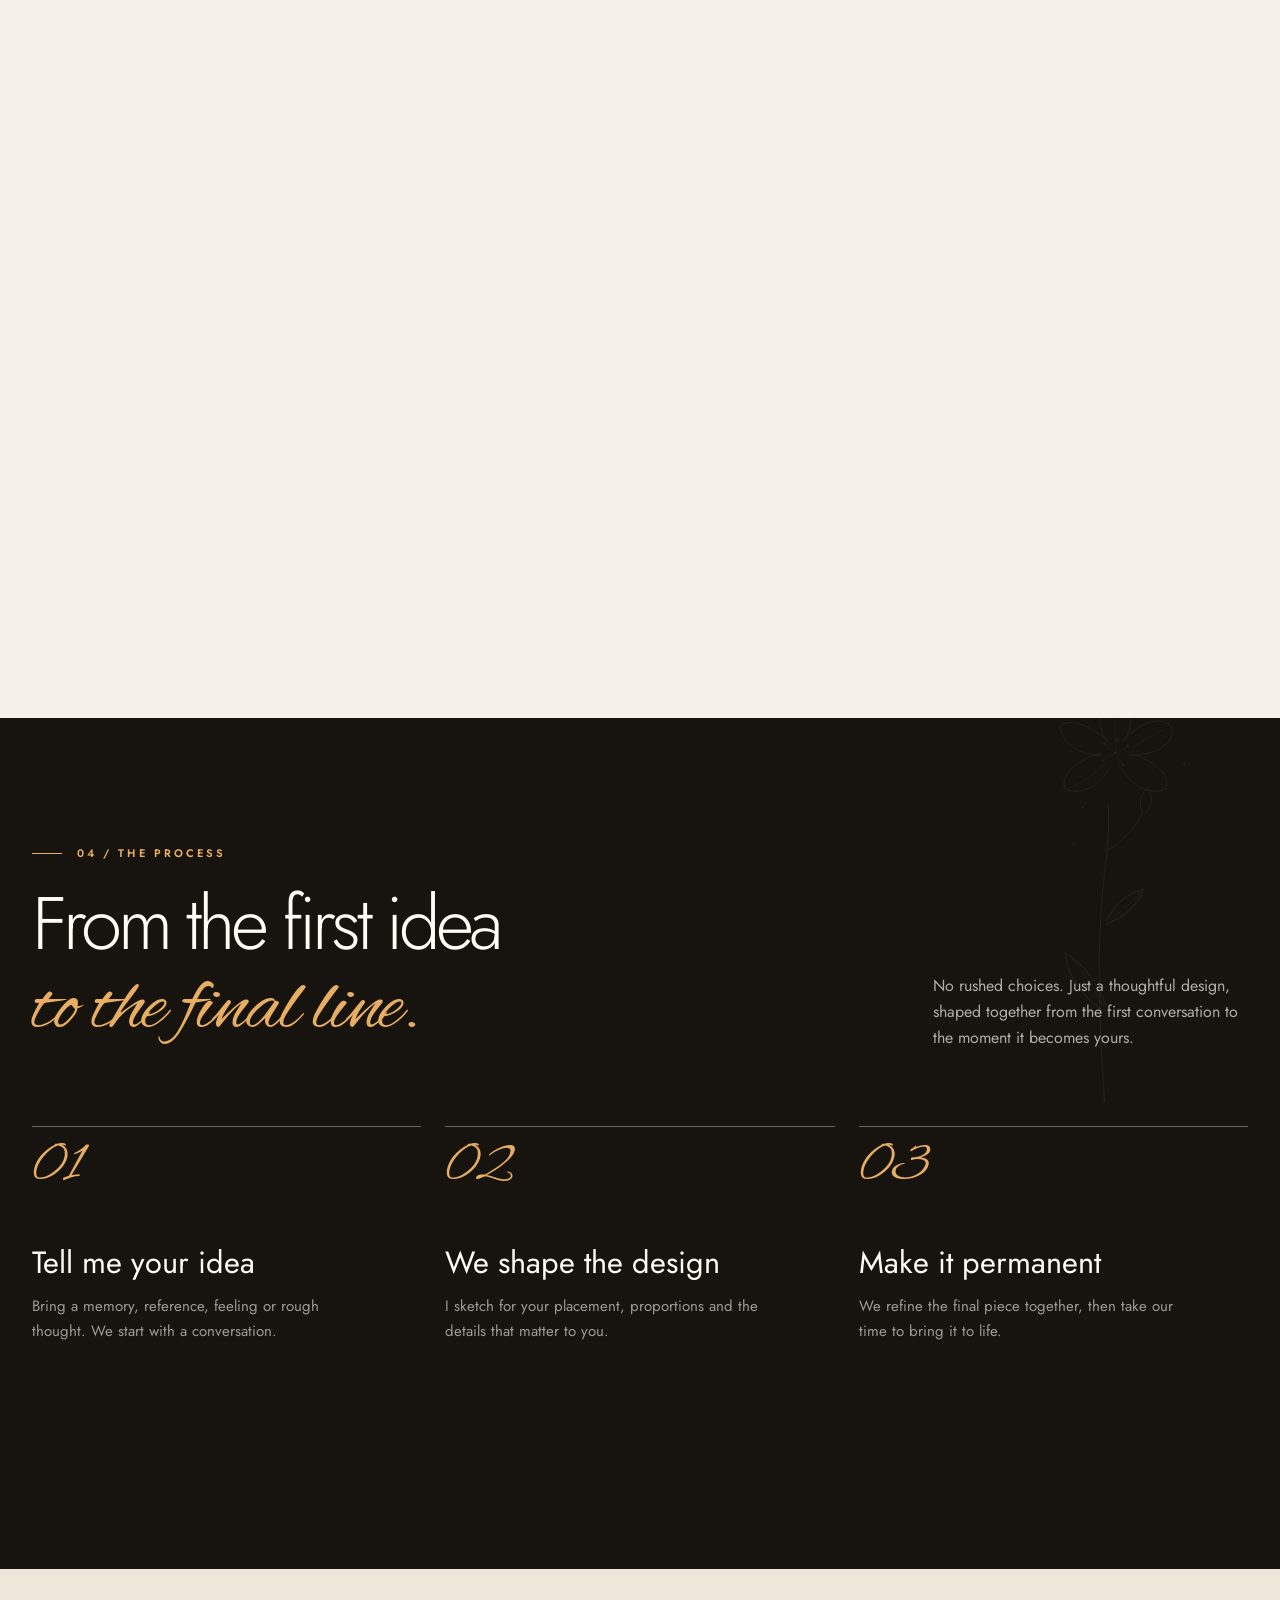
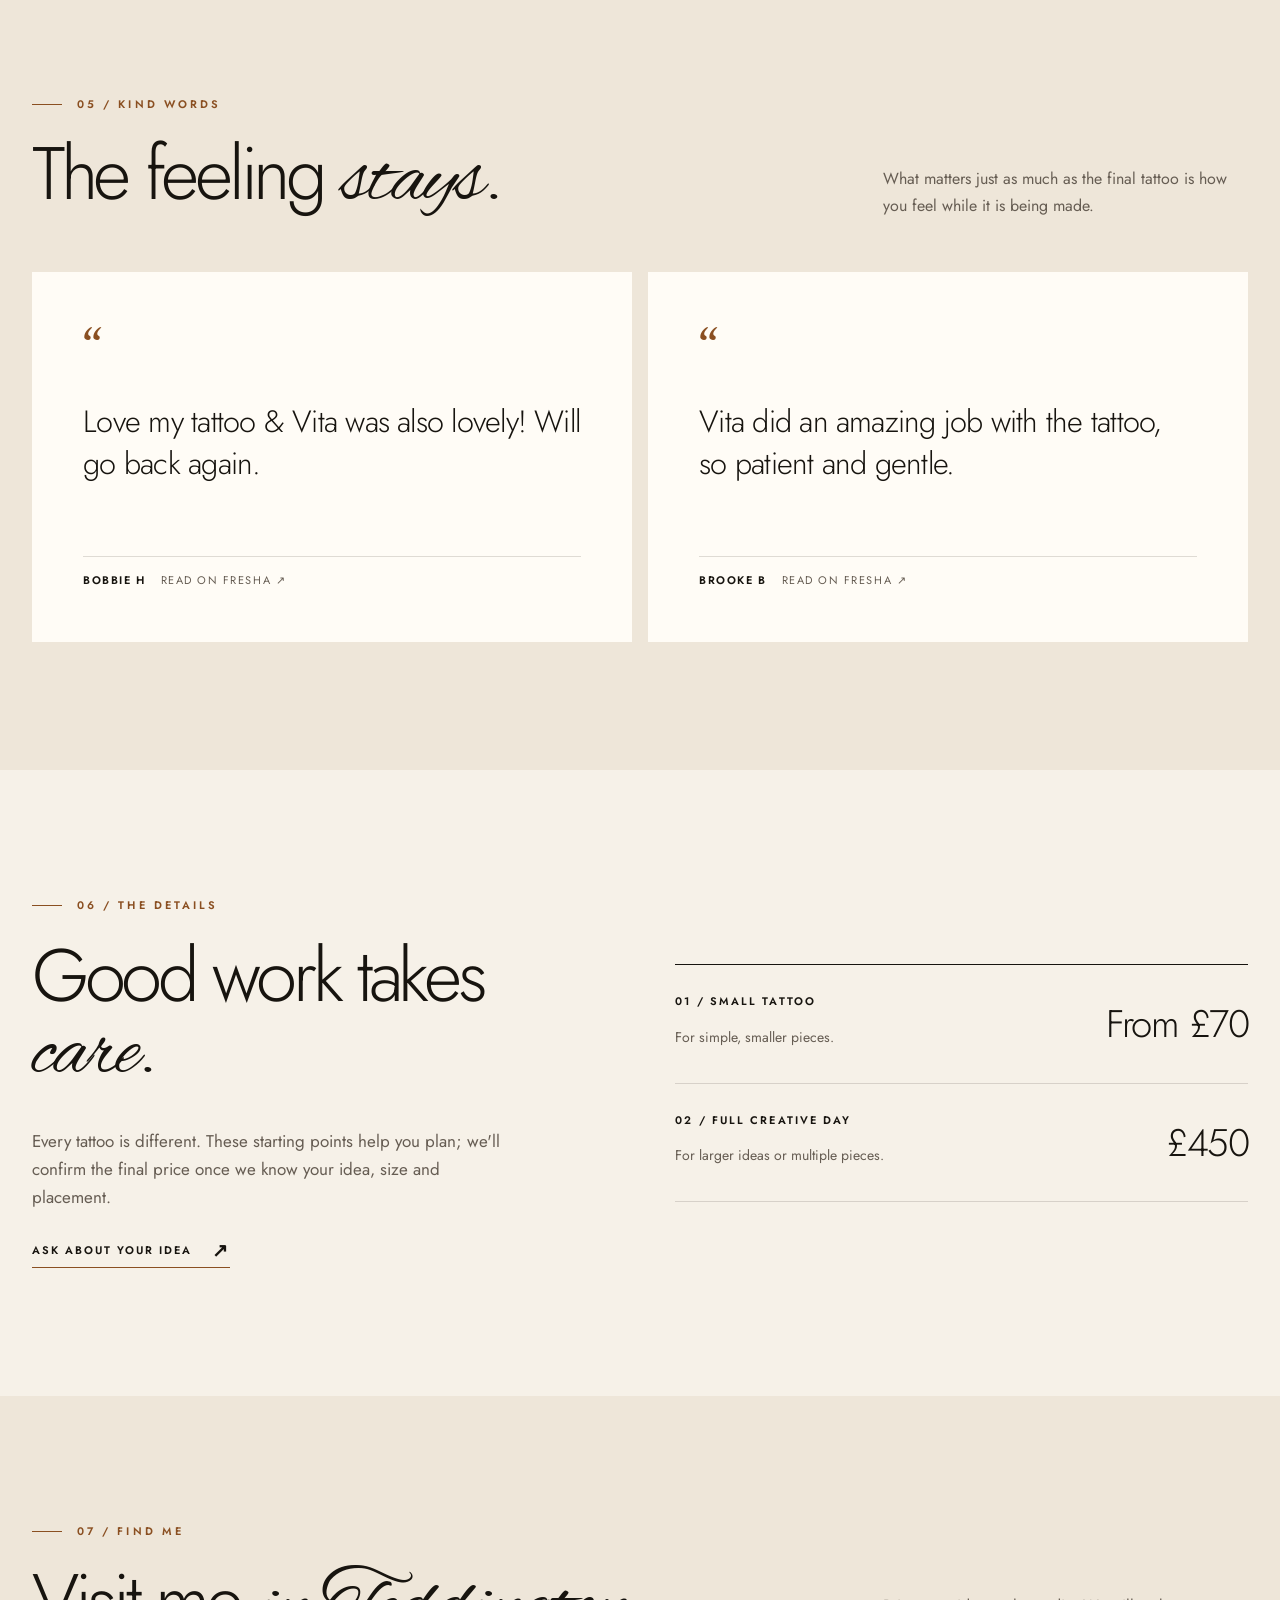
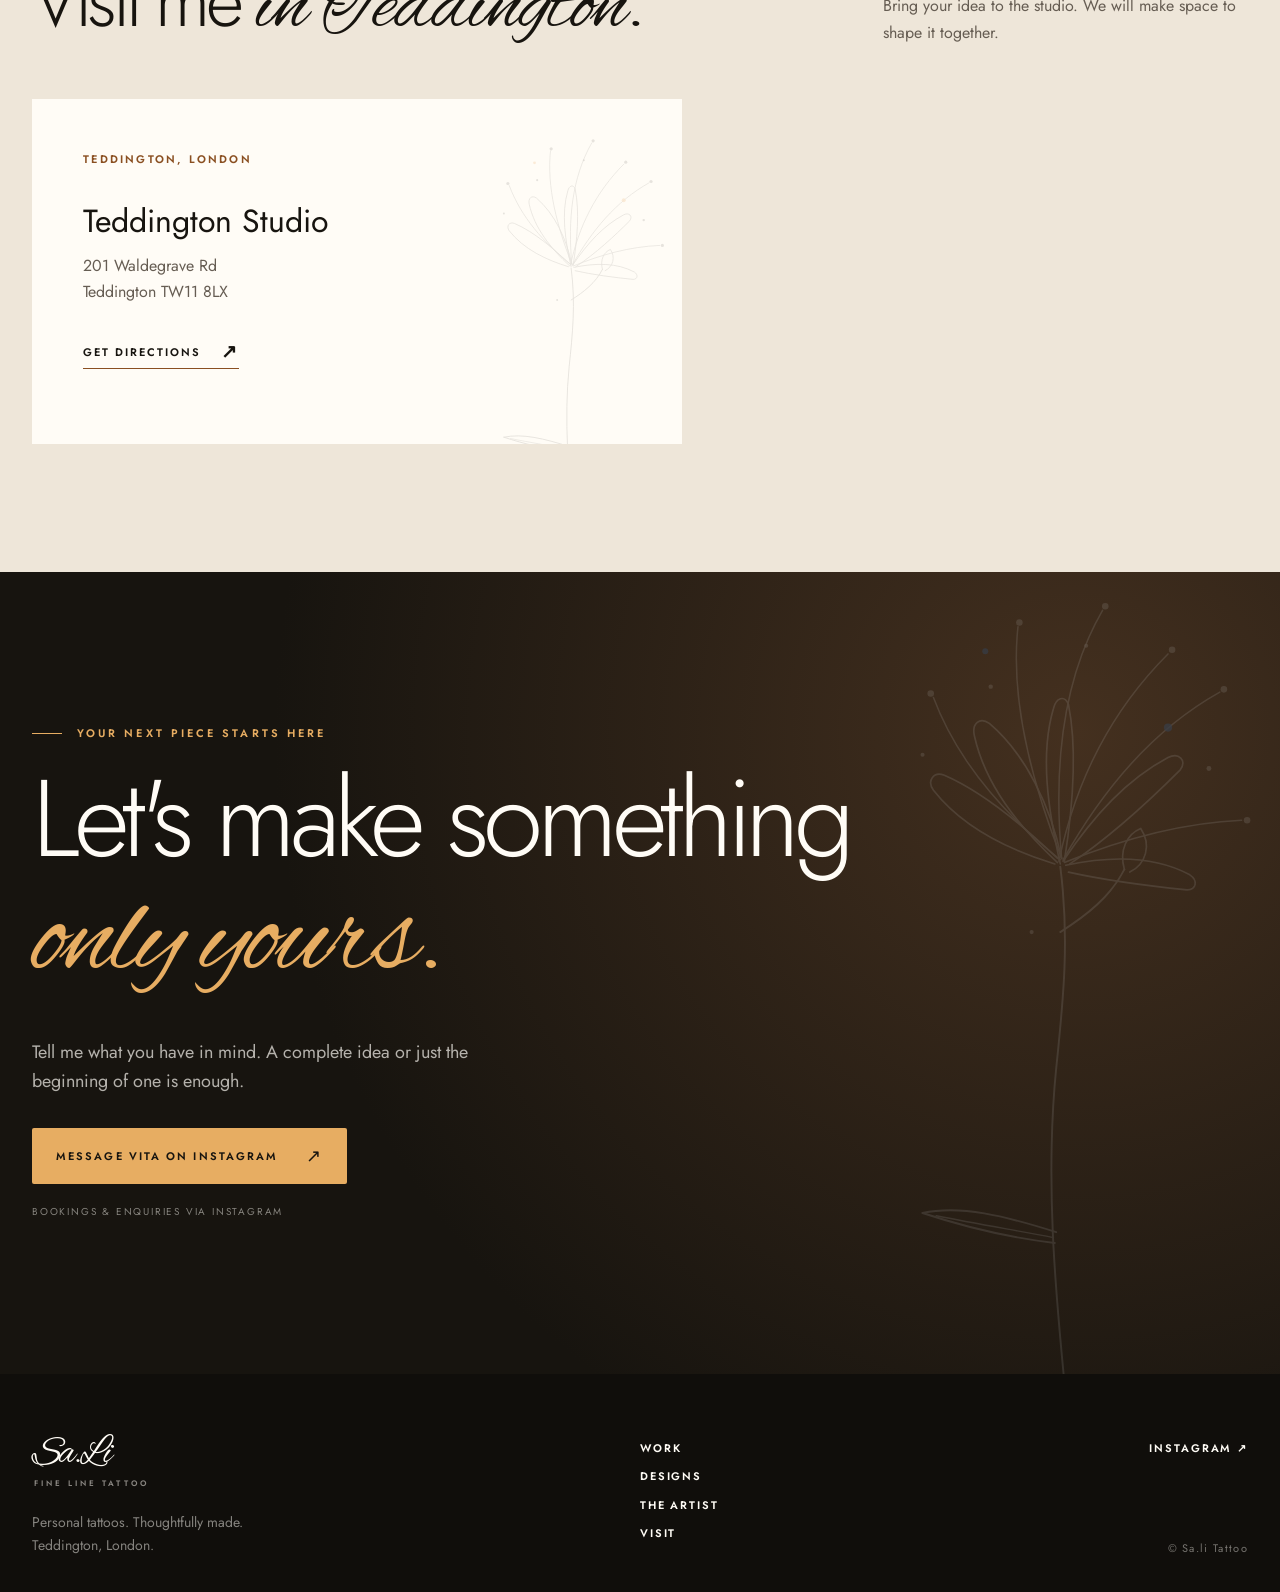
==== commit 286e19f3: "Redesign portfolio and add password-based photo publishing" ====
--- a/index.html
+++ b/index.html
@@ -1,110 +1,949 @@
-﻿<!DOCTYPE html>
+<!doctype html>
 <html lang="en">
-<head>
-  <meta charset="UTF-8">
-  <meta name="viewport" content="width=device-width, initial-scale=1.0">
-  <title>Sa.li Tattoo | Fine Line Tattoo Artist in London & Teddington</title>
-  <meta name="description" content="Sa.li Tattoo is a fine line and custom tattoo artist in London and Teddington, creating elegant graphic, floral, ornamental and bespoke tattoos with a calm luxury studio feel.">
-  <meta name="keywords" content="tattoo artist London, tattoo artist Teddington, fine line tattoo London, custom tattoo London, graphic tattoo London, Sa.li Tattoo">
-  <meta name="robots" content="index, follow">
-  <link rel="canonical" href="https://sali.tattoo/">
-  <link rel="icon" href="images/favicon.svg" type="image/svg+xml">
-  <link rel="alternate icon" href="images/logo.jpg">
-  <link rel="apple-touch-icon" href="images/logo.jpg">
-  <meta property="og:type" content="website">
-  <meta property="og:title" content="Sa.li Tattoo | Fine Line Tattoo Artist in London & Teddington">
-  <meta property="og:description" content="Elegant fine line, graphic and custom tattoos by Sa.li Tattoo in London and Teddington. View work, explore styles, and book via Instagram.">
-  <meta property="og:url" content="https://sali.tattoo/">
-  <meta property="og:site_name" content="Sa.li Tattoo">
-  <meta property="og:image" content="https://sali.tattoo/images/vita.jpg">
-  <meta property="og:image:alt" content="Vita from Sa.li Tattoo working on a tattoo in the studio">
-  <meta name="twitter:card" content="summary_large_image">
-  <meta name="twitter:title" content="Sa.li Tattoo | Fine Line Tattoo Artist in London & Teddington">
-  <meta name="twitter:description" content="Fine line, graphic and custom tattoo work by Sa.li Tattoo in London and Teddington.">
-  <meta name="twitter:image" content="https://sali.tattoo/images/vita.jpg">
-  <script type="application/ld+json">{"@context":"https://schema.org","@graph":[{"@type":"TattooParlor","@id":"https://sali.tattoo/#teddington","name":"Sa.li Tattoo — Teddington Studio","url":"https://sali.tattoo/","image":"https://sali.tattoo/images/vita.jpg","logo":"https://sali.tattoo/images/logo.jpg","description":"Sa.li Tattoo is a fine line and custom tattoo artist serving London and Teddington.","address":{"@type":"PostalAddress","streetAddress":"201 Waldegrave Rd","addressLocality":"Teddington","postalCode":"TW11 8LX","addressCountry":"GB"},"geo":{"@type":"GeoCoordinates","latitude":51.43246,"longitude":-0.33869},"sameAs":["https://www.instagram.com/sa.li_tattoo/"]},{"@type":"TattooParlor","@id":"https://sali.tattoo/#westdrayton","name":"Sa.li Tattoo at Mantra2 Tattoo Studio","url":"https://sali.tattoo/","image":"https://sali.tattoo/images/vita.jpg","logo":"https://sali.tattoo/images/logo.jpg","description":"Sa.li Tattoo also works from Mantra2 Tattoo Studio in Yiewsley, West Drayton.","address":{"@type":"PostalAddress","streetAddress":"8c Fairfield Rd","addressLocality":"Yiewsley, West Drayton","postalCode":"UB7 8EX","addressCountry":"GB"},"geo":{"@type":"GeoCoordinates","latitude":51.51361,"longitude":-0.47147},"sameAs":["https://www.instagram.com/sa.li_tattoo/"]}]}</script>
-  <link rel="preconnect" href="https://fonts.googleapis.com">
-  <link rel="preconnect" href="https://fonts.gstatic.com" crossorigin>
-  <link rel="stylesheet" href="https://fonts.googleapis.com/css2?family=Alex+Brush&family=Jost:ital,wght@0,200;0,300;0,400;0,500;0,600;1,300&display=swap">
-  <link rel="stylesheet" href="styles.css">
-</head>
-<body>
-  <header class="site-header">
-    <div class="container">
-      <nav class="nav" aria-label="Primary">
-        <a class="brand" href="index.html" aria-label="Sa.li Tattoo home">
+  <head>
+    <meta charset="UTF-8" />
+    <meta name="viewport" content="width=device-width, initial-scale=1" />
+    <meta name="theme-color" content="#17140f" />
+    <title>Sa.li Tattoo | Fine Line & Custom Tattoo Artist in London</title>
+    <meta
+      name="description"
+      content="Thoughtful fine line, botanical and custom tattoos by Vita of Sa.li Tattoo. Explore the portfolio and book in Teddington, London."
+    />
+    <link rel="canonical" href="https://sali.tattoo/" />
+    <link rel="icon" href="images/favicon.svg" type="image/svg+xml" />
+    <link rel="apple-touch-icon" href="images/logo.jpg" />
+    <meta property="og:type" content="website" />
+    <meta property="og:site_name" content="Sa.li Tattoo" />
+    <meta property="og:title" content="Sa.li Tattoo | Ink with intention" />
+    <meta
+      property="og:description"
+      content="Fine line and custom tattoos made personal. Discover the work of Vita in Teddington, London."
+    />
+    <meta property="og:url" content="https://sali.tattoo/" />
+    <meta
+      property="og:image"
+      content="https://sali.tattoo/images/gallery-16.jpg"
+    />
+    <meta
+      property="og:image:alt"
+      content="Fine line rose and lily tattoo by Sa.li Tattoo"
+    />
+    <meta name="twitter:card" content="summary_large_image" />
+    <script type="application/ld+json">
+      {
+        "@context": "https://schema.org",
+        "@graph": [
+          {
+            "@type": "TattooParlor",
+            "@id": "https://sali.tattoo/#teddington",
+            "name": "Sa.li Tattoo — Teddington Studio",
+            "url": "https://sali.tattoo/",
+            "image": "https://sali.tattoo/images/vita.jpg",
+            "logo": "https://sali.tattoo/images/logo.jpg",
+            "description": "Fine line and custom tattooing by Vita in Teddington.",
+            "address": {
+              "@type": "PostalAddress",
+              "streetAddress": "201 Waldegrave Rd",
+              "addressLocality": "Teddington",
+              "postalCode": "TW11 8LX",
+              "addressCountry": "GB"
+            },
+            "sameAs": ["https://www.instagram.com/sa.li_tattoo/"]
+          }
+        ]
+      }
+    </script>
+    <link rel="preconnect" href="https://fonts.googleapis.com" />
+    <link rel="preconnect" href="https://fonts.gstatic.com" crossorigin />
+    <link
+      href="https://fonts.googleapis.com/css2?family=Alex+Brush&family=Jost:wght@300;400;500;600&display=swap"
+      rel="stylesheet"
+    />
+    <link rel="preload" as="image" href="images/gallery-16.jpg" />
+    <link rel="stylesheet" href="styles.css" />
+    <script src="photo-api-config.js" defer></script>
+    <script src="site.js" defer></script>
+  </head>
+  <body>
+    <a class="skip-link" href="#main">Skip to content</a>
+    <div class="scroll-progress" aria-hidden="true"></div>
+    <header class="site-header" data-header>
+      <div class="container header-inner">
+        <a class="brand" href="index.html" aria-label="Sa.li Tattoo, home">
           <span class="brand-script">Sa.Li</span>
-          <span class="brand-sub">Fine Line Tattoo</span>
+          <span class="brand-sub">Fine line tattoo</span>
         </a>
-        <div class="nav-links">
-          <a href="#about">About</a>
-          <a href="#gallery">Gallery</a>
-          <a href="#styles">Styles</a>
-          <a href="#pricing">Pricing</a>
-          <a href="#contact">Contact</a>
-        </div>
-        <a class="button button-secondary" href="https://www.instagram.com/sa.li_tattoo/" target="_blank" rel="noreferrer">Book via Instagram</a>
-        <button class="nav-toggle" type="button" aria-label="Menu" aria-expanded="false" data-nav-toggle><span></span><span></span></button>
-      </nav>
-    </div>
-  </header>
-
-  <main id="top">
-    <section class="hero">
-      <div class="container">
-        <div class="hero-grid">
-          <div class="hero-copy reveal">
-            <span class="eyebrow">London & Teddington Tattoo Artist</span>
-            <h1><span class="h1-script">Sa.Li</span><span class="h1-caps">Fine Line Tattoo</span></h1>
-            <p>Fine line, graphic and custom tattooing, designed with care in London and Teddington.</p>
+        <nav class="desktop-nav" aria-label="Main navigation">
+          <a href="#work">Work</a><a href="#styles">Designs</a
+          ><a href="#about">The artist</a><a href="#process">Process</a
+          ><a href="#contact">Visit</a>
+        </nav>
+        <a class="header-cta" href="#booking"
+          >Let's talk <span aria-hidden="true">↗</span></a
+        >
+        <details class="mobile-menu" data-mobile-menu>
+          <summary>
+            <span>Menu</span
+            ><span class="menu-lines" aria-hidden="true"><i></i><i></i></span>
+          </summary>
+          <nav class="mobile-menu-panel" aria-label="Mobile navigation">
+            <a href="#work">Work</a><a href="#styles">Designs</a
+            ><a href="#about">The artist</a><a href="#process">Process</a
+            ><a href="#contact">Visit</a>
+            <a class="mobile-book" href="#booking"
+              >Start your tattoo <span aria-hidden="true">↗</span></a
+            >
+          </nav>
+        </details>
+      </div>
+    </header>
+
+    <main id="main">
+      <section class="hero" aria-labelledby="hero-title">
+        <div class="hero-grain" aria-hidden="true"></div>
+        <div class="container hero-layout">
+          <div class="hero-copy">
+            <p class="eyebrow eyebrow-light">
+              <span class="eyebrow-line"></span> Fine line &amp; custom
+              tattooing · London
+            </p>
+            <h1 id="hero-title">Ink with <span>intention.</span></h1>
+            <figure class="hero-mobile-image">
+              <img
+                src="images/gallery-16.jpg"
+                alt="Fine line rose and lily tattoo on an upper arm"
+                width="1120"
+                height="1400"
+              />
+              <figcaption>01 / Art made personal</figcaption>
+            </figure>
+            <p class="hero-intro">
+              Thoughtful tattoos shaped around your story, your body, and the
+              details that make you <em>you.</em>
+            </p>
             <div class="hero-actions">
-              <a class="button button-primary" href="https://www.instagram.com/sa.li_tattoo/" target="_blank" rel="noreferrer">Book via Instagram</a>
-              <a class="button button-secondary" href="https://www.instagram.com/sa.li_tattoo/" target="_blank" rel="noreferrer">View more work</a>
+              <a class="button button-amber" href="#work"
+                >Explore the work <span aria-hidden="true">↗</span></a
+              >
+              <a class="text-link text-link-light" href="#booking"
+                >Book a conversation <span aria-hidden="true">↗</span></a
+              >
             </div>
-            <div class="stats">
-              <div class="stat"><strong>Fine Line</strong><span>Light, elegant detail.</span></div>
-              <div class="stat"><strong>Custom Design</strong><span>Sketch-led, made for you.</span></div>
-              <div class="stat"><strong>Monday - Saturday</strong><span>Booking via Instagram.</span></div>
+            <div class="hero-footnote">
+              <span class="hero-footnote-mark">✳</span
+              ><span>Made by Vita<br />in Teddington, London</span>
             </div>
           </div>
-          <div class="hero-card reveal">
-            <div class="hero-art">
-              <img class="hero-photo" src="images/vita-hero.jpg" alt="Portrait of Vita from Sa.li Tattoo" width="1600" height="1061">
-              <div class="floating-card floating-top"><small>Signature Style</small><strong>Fine line, graphic, floral and subtle detail</strong></div>
-              <div class="floating-card floating-bottom"><small>Booking</small><strong>Message on Instagram for enquiries</strong></div>
+          <div class="hero-visual" data-tilt>
+            <div class="hero-visual-back" aria-hidden="true"></div>
+            <figure class="hero-main-image">
+              <img
+                src="images/gallery-16.jpg"
+                alt="Fine line rose and lily tattoo on an upper arm"
+                width="1120"
+                height="1400"
+                fetchpriority="high"
+              />
+              <figcaption>01 / Art made personal</figcaption>
+            </figure>
+            <figure class="hero-accent-image">
+              <img
+                src="images/gallery-09.jpg"
+                alt="Detailed dragon tattoo on the side of a neck"
+                width="960"
+                height="1280"
+              />
+              <figcaption>Quiet detail. Bold feeling.</figcaption>
+            </figure>
+          </div>
+        </div>
+        <a class="scroll-cue" href="#work"
+          ><span>Scroll to discover</span
+          ><span class="scroll-cue-line" aria-hidden="true"></span
+        ></a>
+      </section>
+
+      <div class="marquee" aria-hidden="true">
+        <div class="marquee-track">
+          <span
+            >FINE LINE <b>✳</b> BOTANICAL <b>✳</b> GRAPHIC <b>✳</b> CUSTOM
+            <b>✳</b> MADE FOR YOU <b>✳</b></span
+          ><span
+            >FINE LINE <b>✳</b> BOTANICAL <b>✳</b> GRAPHIC <b>✳</b> CUSTOM
+            <b>✳</b> MADE FOR YOU <b>✳</b></span
+          >
+        </div>
+      </div>
+
+      <section
+        class="section work-section"
+        id="work"
+        aria-labelledby="work-title"
+      >
+        <div class="container">
+          <div class="section-heading" data-reveal>
+            <div>
+              <p class="eyebrow">01 / Selected work</p>
+              <h2 id="work-title">
+                The work <span class="script">speaks first.</span>
+              </h2>
             </div>
-          </div>
+            <p>
+              A closer look at Vita's finished tattoos. Tap any photograph to
+              see the detail.
+            </p>
+          </div>
+          <div
+            class="filter-list"
+            role="group"
+            aria-label="Filter tattoo portfolio"
+          >
+            <button
+              class="filter-button is-active"
+              type="button"
+              data-filter="all"
+              aria-pressed="true"
+            >
+              All work
+            </button>
+            <button
+              class="filter-button"
+              type="button"
+              data-filter="botanical"
+              aria-pressed="false"
+            >
+              Botanical
+            </button>
+            <button
+              class="filter-button"
+              type="button"
+              data-filter="creatures"
+              aria-pressed="false"
+            >
+              Creatures
+            </button>
+            <button
+              class="filter-button"
+              type="button"
+              data-filter="concepts"
+              aria-pressed="false"
+            >
+              Concepts
+            </button>
+          </div>
+          <div class="work-grid">
+            <a
+              class="work-card"
+              href="images/tattoo-lilies-back.jpg"
+              data-lightbox
+              data-category="botanical"
+              data-title="Lilies in motion"
+              data-kind="Botanical · tattoo"
+            >
+              <img
+                src="images/tattoo-lilies-back.jpg"
+                alt="Large fine line lily tattoo flowing across a back"
+                width="2465"
+                height="3299"
+                loading="lazy"
+              />
+            </a>
+            <a
+              class="work-card"
+              href="images/gallery-09.jpg"
+              data-lightbox
+              data-category="creatures"
+              data-title="The dragon"
+              data-kind="Creatures · tattoo"
+            >
+              <img
+                src="images/gallery-09.jpg"
+                alt="Detailed dragon tattoo on the side of a neck"
+                width="960"
+                height="1280"
+                loading="lazy"
+              />
+            </a>
+            <a
+              class="work-card"
+              href="images/tattoo-leopard-florals.jpg"
+              data-lightbox
+              data-category="creatures"
+              data-title="Leopard &amp; florals"
+              data-kind="Creatures · tattoo"
+            >
+              <img
+                src="images/tattoo-leopard-florals.jpg"
+                alt="Leopard and flowers tattoo covering an upper arm"
+                width="2480"
+                height="3508"
+                loading="lazy"
+              />
+            </a>
+            <a
+              class="work-card"
+              href="images/tattoo-wave.jpg"
+              data-lightbox
+              data-category="concepts"
+              data-title="Wave &amp; mountains"
+              data-kind="Concepts · tattoo"
+            >
+              <img
+                src="images/tattoo-wave.jpg"
+                alt="Small wave and mountain tattoo on an arm"
+                width="2480"
+                height="3508"
+                loading="lazy"
+              />
+            </a>
+            <a
+              class="work-card"
+              href="images/tattoo-butterfly-moons.jpg"
+              data-lightbox
+              data-category="creatures"
+              data-title="Butterfly &amp; moons"
+              data-kind="Creatures · tattoo"
+            >
+              <img
+                src="images/tattoo-butterfly-moons.jpg"
+                alt="Butterfly, crescent moons and fine dotwork tattoo"
+                width="2283"
+                height="3508"
+                loading="lazy"
+              />
+            </a>
+            <a
+              class="work-card"
+              href="images/tattoo-lily-stem.jpg"
+              data-lightbox
+              data-category="botanical"
+              data-title="A quiet bloom"
+              data-kind="Botanical · tattoo"
+            >
+              <img
+                src="images/tattoo-lily-stem.jpg"
+                alt="Fine line flower stem tattoo on an arm"
+                width="2480"
+                height="1610"
+                loading="lazy"
+              />
+            </a>
+            <a
+              class="work-card"
+              href="images/gallery-13.jpg"
+              data-lightbox
+              data-category="creatures"
+              data-title="Koi &amp; movement"
+              data-kind="Creatures · tattoo"
+            >
+              <img
+                src="images/gallery-13.jpg"
+                alt="Koi and floral tattoo with red flowing lines on an arm"
+                width="1280"
+                height="1280"
+                loading="lazy"
+              />
+            </a>
+            <a
+              class="work-card"
+              href="images/tattoo-ornamental-rose.jpg"
+              data-lightbox
+              data-category="botanical"
+              data-title="Ornamental rose"
+              data-kind="Botanical · tattoo"
+            >
+              <img
+                src="images/tattoo-ornamental-rose.jpg"
+                alt="Rose and ornamental frame tattoo on a chest"
+                width="2300"
+                height="2187"
+                loading="lazy"
+              />
+            </a>
+            <a
+              class="work-card"
+              href="images/gallery-03.jpg"
+              data-lightbox
+              data-category="concepts"
+              data-title="Ornamental cross"
+              data-kind="Concepts · tattoo"
+            >
+              <img
+                src="images/gallery-03.jpg"
+                alt="Ornamental cross with fine leaf details on a shoulder"
+                width="756"
+                height="1280"
+                loading="lazy"
+              />
+            </a>
+            <a
+              class="work-card"
+              href="images/tattoo-lion.jpg"
+              data-lightbox
+              data-category="creatures"
+              data-title="The lion"
+              data-kind="Creatures · tattoo"
+            >
+              <img
+                src="images/tattoo-lion.jpg"
+                alt="Detailed black and grey lion tattoo on a forearm"
+                width="1661"
+                height="2305"
+                loading="lazy"
+              />
+            </a>
+            <a
+              class="work-card"
+              href="images/tattoo-pomegranate.jpg"
+              data-lightbox
+              data-category="botanical"
+              data-title="Pomegranate"
+              data-kind="Botanical · tattoo"
+            >
+              <img
+                src="images/tattoo-pomegranate.jpg"
+                alt="Red pomegranate tattoo with script on an upper back"
+                width="1622"
+                height="1733"
+                loading="lazy"
+              />
+            </a>
+            <a
+              class="work-card"
+              href="images/tattoo-butterfly-blossom.jpg"
+              data-lightbox
+              data-category="creatures"
+              data-title="Butterfly in blossom"
+              data-kind="Creatures · tattoo"
+            >
+              <img
+                src="images/tattoo-butterfly-blossom.jpg"
+                alt="Butterfly and pink blossom tattoo on an upper back"
+                width="1070"
+                height="1706"
+                loading="lazy"
+              />
+            </a>
+            <a
+              class="work-card"
+              href="images/tattoo-pink-blossom.jpg"
+              data-lightbox
+              data-category="botanical"
+              data-title="Pink blossoms"
+              data-kind="Botanical · tattoo"
+            >
+              <img
+                src="images/tattoo-pink-blossom.jpg"
+                alt="Small pink blossoms and green leaves tattoo"
+                width="2362"
+                height="1605"
+                loading="lazy"
+              />
+            </a>
+            <a
+              class="work-card"
+              href="images/gallery-15.jpg"
+              data-lightbox
+              data-category="concepts"
+              data-title="Mandala flower"
+              data-kind="Concepts · tattoo"
+            >
+              <img
+                src="images/gallery-15.jpg"
+                alt="Detailed ornamental flower tattoo on a shoulder"
+                width="968"
+                height="1280"
+                loading="lazy"
+              />
+            </a>
+            <a
+              class="work-card"
+              href="images/tattoo-penguin.jpg"
+              data-lightbox
+              data-category="creatures"
+              data-title="Little penguin"
+              data-kind="Creatures · tattoo"
+            >
+              <img
+                src="images/tattoo-penguin.jpg"
+                alt="Small penguin tattoo above an ankle"
+                width="1280"
+                height="1218"
+                loading="lazy"
+              />
+            </a>
+            <a
+              class="work-card"
+              href="images/tattoo-butterfly-neck.jpg"
+              data-lightbox
+              data-category="creatures"
+              data-title="A little butterfly"
+              data-kind="Creatures · tattoo"
+            >
+              <img
+                src="images/tattoo-butterfly-neck.jpg"
+                alt="Black butterfly tattoo beneath an ear"
+                width="2480"
+                height="1617"
+                loading="lazy"
+              />
+            </a>
+            <a
+              class="work-card"
+              href="images/gallery-02.jpg"
+              data-lightbox
+              data-category="creatures"
+              data-title="The spider"
+              data-kind="Creatures · tattoo"
+            >
+              <img
+                src="images/gallery-02.jpg"
+                alt="Spider and web tattoo on a waist"
+                width="1280"
+                height="877"
+                loading="lazy"
+              />
+            </a>
+            <a
+              class="work-card"
+              href="images/tattoo-forget-me-nots.jpg"
+              data-lightbox
+              data-category="botanical"
+              data-title="Forget-me-nots"
+              data-kind="Botanical · tattoo"
+            >
+              <img
+                src="images/tattoo-forget-me-nots.jpg"
+                alt="Small blue forget-me-not flowers tattooed along an arm"
+                width="847"
+                height="1280"
+                loading="lazy"
+              />
+            </a>
+            <a
+              class="work-card"
+              href="images/gallery-05.jpg"
+              data-lightbox
+              data-category="concepts"
+              data-title="Personal lines"
+              data-kind="Concepts · tattoo"
+            >
+              <img
+                src="images/gallery-05.jpg"
+                alt="Abstract linework tattoo on an upper arm"
+                width="976"
+                height="745"
+                loading="lazy"
+              />
+            </a>
+            <a
+              class="work-card"
+              href="images/gallery-04.jpg"
+              data-lightbox
+              data-category="creatures"
+              data-title="Elephant garden"
+              data-kind="Creatures · tattoo"
+            >
+              <img
+                src="images/gallery-04.jpg"
+                alt="Fine line elephant surrounded by flowers on an arm"
+                width="905"
+                height="1280"
+                loading="lazy"
+              />
+            </a>
+          </div>
+          <div class="work-bottom" data-reveal>
+            <p>Every detail has a place. Every piece has a story.</p>
+            <a class="text-link" href="#styles"
+              >Explore the designs <span aria-hidden="true">↗</span></a
+            >
+          </div>
+        </div>
+      </section>
+
+      <section
+        class="section styles-section"
+        id="styles"
+        aria-labelledby="styles-title"
+      >
+        <div class="container">
+          <div class="section-heading section-heading-centered" data-reveal>
+            <p class="eyebrow">02 / Designs</p>
+            <h2 id="styles-title">
+              Ideas take <span class="script">shape here.</span>
+            </h2>
+            <p>
+              Explore Vita's drawings by theme. These are design studies; the
+              finished tattoos are in the gallery above.
+            </p>
+          </div>
+          <div class="design-cards">
+            <a class="design-card" href="animals.html" data-reveal>
+              <span class="design-card-number">01 / 03</span>
+              <span class="design-card-images"
+                ><img
+                  src="images/design-moth-butterfly.jpg"
+                  alt="Moth and butterfly drawings"
+                  width="2480"
+                  height="3169"
+                  loading="lazy"
+              /></span>
+              <span class="design-card-copy"
+                ><span
+                  ><small>Wings, wildlife &amp; movement</small
+                  ><strong>Animals</strong></span
+                ><span class="design-card-link"
+                  >Explore designs <b aria-hidden="true">↗</b></span
+                ></span
+              >
+            </a>
+            <a class="design-card" href="plants.html" data-reveal>
+              <span class="design-card-number">02 / 03</span>
+              <span class="design-card-images"
+                ><img
+                  src="images/design-fruit.jpg"
+                  alt="Fruit illustration studies"
+                  width="2098"
+                  height="2970"
+                  loading="lazy"
+              /></span>
+              <span class="design-card-copy"
+                ><span
+                  ><small>Flowers, fruit &amp; natural forms</small
+                  ><strong>Plants</strong></span
+                ><span class="design-card-link"
+                  >Explore designs <b aria-hidden="true">↗</b></span
+                ></span
+              >
+            </a>
+            <a class="design-card" href="other.html" data-reveal>
+              <span class="design-card-number">03 / 03</span>
+              <span class="design-card-images"
+                ><img
+                  src="images/design-zen-animals.jpg"
+                  alt="Meditating animal illustrations"
+                  width="2373"
+                  height="3273"
+                  loading="lazy"
+              /></span>
+              <span class="design-card-copy"
+                ><span
+                  ><small>Playful &amp; personal concepts</small
+                  ><strong>Other</strong></span
+                ><span class="design-card-link"
+                  >Explore designs <b aria-hidden="true">↗</b></span
+                ></span
+              >
+            </a>
+          </div>
+        </div>
+      </section>
+
+      <section
+        class="section about-section"
+        id="about"
+        aria-labelledby="about-title"
+      >
+        <div class="container about-layout">
+          <div class="about-photos" data-reveal>
+            <img
+              class="about-action"
+              src="images/vita.jpg"
+              alt="Vita carefully tattooing a client in the studio"
+              width="900"
+              height="1200"
+              loading="lazy"
+            /><img
+              class="about-portrait"
+              src="images/vita-hero.jpg"
+              alt="Portrait of Vita, Sa.li Tattoo artist"
+              width="1600"
+              height="1061"
+              loading="lazy"
+            /><span class="about-photo-label">The artist behind the line</span>
+          </div>
+          <div class="about-copy" data-reveal>
+            <p class="eyebrow">03 / Meet the artist</p>
+            <h2 id="about-title">
+              Hello, <span class="script">I'm Vita.</span>
+            </h2>
+            <p class="about-lead">
+              I make tattoos that feel like they could only belong to you.
+            </p>
+            <p>
+              Originally from Ukraine, I work in Teddington, London with a love
+              for fine line, graphic detail and personal ideas. I think about
+              the way a design moves with your body as much as the way it looks
+              on paper.
+            </p>
+            <p>
+              The process is calm and collaborative: we talk, sketch, refine,
+              and make something worth carrying.
+            </p>
+            <div class="about-signature">Vita <span>Sa.li Tattoo</span></div>
+            <a class="text-link" href="#process"
+              >How we make it yours <span aria-hidden="true">↗</span></a
+            >
+          </div>
+        </div>
+      </section>
+
+      <section
+        class="section process-section"
+        id="process"
+        aria-labelledby="process-title"
+      >
+        <div class="container">
+          <div class="process-top" data-reveal>
+            <div>
+              <p class="eyebrow eyebrow-light">04 / The process</p>
+              <h2 id="process-title">
+                From the first idea
+                <span class="script">to the final line.</span>
+              </h2>
+            </div>
+            <p>
+              No rushed choices. Just a thoughtful design, shaped together from
+              the first conversation to the moment it becomes yours.
+            </p>
+          </div>
+          <ol class="process-steps">
+            <li data-reveal>
+              <span class="step-number">01</span>
+              <h3>Tell me your idea</h3>
+              <p>
+                Bring a memory, reference, feeling or rough thought. We start
+                with a conversation.
+              </p>
+            </li>
+            <li data-reveal>
+              <span class="step-number">02</span>
+              <h3>We shape the design</h3>
+              <p>
+                I sketch for your placement, proportions and the details that
+                matter to you.
+              </p>
+            </li>
+            <li data-reveal>
+              <span class="step-number">03</span>
+              <h3>Make it permanent</h3>
+              <p>
+                We refine the final piece together, then take our time to bring
+                it to life.
+              </p>
+            </li>
+          </ol>
+        </div>
+      </section>
+
+      <section class="section reviews-section" aria-labelledby="reviews-title">
+        <div class="container">
+          <div class="section-heading" data-reveal>
+            <div>
+              <p class="eyebrow">05 / Kind words</p>
+              <h2 id="reviews-title">
+                The feeling <span class="script">stays.</span>
+              </h2>
+            </div>
+            <p>
+              What matters just as much as the final tattoo is how you feel
+              while it is being made.
+            </p>
+          </div>
+          <div class="reviews-grid">
+            <blockquote data-reveal>
+              <a
+                class="review-link"
+                href="https://www.fresha.com/uk/a/vita-tattooist-at-teddington-ink-teddington-201-waldegrave-road-l0gueldz"
+                target="_blank"
+                rel="noopener noreferrer"
+                aria-label="Read Bobbie H's review on Vita's Fresha profile"
+              >
+                <span class="quote-mark" aria-hidden="true">“</span>
+                <p>Love my tattoo &amp; Vita was also lovely! Will go back again.</p>
+                <footer>
+                  <strong>Bobbie H</strong><span>Read on Fresha ↗</span>
+                </footer>
+              </a>
+            </blockquote>
+            <blockquote data-reveal>
+              <a
+                class="review-link"
+                href="https://www.fresha.com/uk/a/vita-tattooist-at-teddington-ink-teddington-201-waldegrave-road-l0gueldz"
+                target="_blank"
+                rel="noopener noreferrer"
+                aria-label="Read Brooke B's review on Vita's Fresha profile"
+              >
+                <span class="quote-mark" aria-hidden="true">“</span>
+                <p>Vita did an amazing job with the tattoo, so patient and gentle.</p>
+                <footer>
+                  <strong>Brooke B</strong><span>Read on Fresha ↗</span>
+                </footer>
+              </a>
+            </blockquote>
+          </div>
+        </div>
+      </section>
+
+      <section
+        class="section pricing-section"
+        id="pricing"
+        aria-labelledby="pricing-title"
+      >
+        <div class="container pricing-layout">
+          <div data-reveal>
+            <p class="eyebrow">06 / The details</p>
+            <h2 id="pricing-title">
+              Good work takes <span class="script">care.</span>
+            </h2>
+            <p>
+              Every tattoo is different. These starting points help you plan;
+              we'll confirm the final price once we know your idea, size and
+              placement.
+            </p>
+            <a class="text-link" href="#booking"
+              >Ask about your idea <span aria-hidden="true">↗</span></a
+            >
+          </div>
+          <div class="price-list" data-reveal>
+            <div>
+              <span>01 / Small tattoo</span><strong>From £70</strong>
+              <p>For simple, smaller pieces.</p>
+            </div>
+            <div>
+              <span>02 / Full creative day</span><strong>£450</strong>
+              <p>For larger ideas or multiple pieces.</p>
+            </div>
+          </div>
+        </div>
+      </section>
+
+      <section
+        class="section contact-section"
+        id="contact"
+        aria-labelledby="contact-title"
+      >
+        <div class="container">
+          <div class="section-heading" data-reveal>
+            <div>
+              <p class="eyebrow">07 / Find me</p>
+              <h2 id="contact-title">
+                Visit me <span class="script">in Teddington.</span>
+              </h2>
+            </div>
+            <p>
+              Bring your idea to the studio. We will make space to shape it
+              together.
+            </p>
+          </div>
+          <div class="locations">
+            <article class="location-card" data-reveal>
+              <span class="location-number">Teddington, London</span>
+              <h3>Teddington Studio</h3>
+              <address>201 Waldegrave Rd<br />Teddington TW11 8LX</address>
+              <a
+                class="text-link"
+                href="https://maps.google.com/?q=201+Waldegrave+Rd,+Teddington+TW11+8LX"
+                target="_blank"
+                rel="noopener noreferrer"
+                >Get directions <span aria-hidden="true">↗</span></a
+              >
+            </article>
+          </div>
+        </div>
+      </section>
+
+      <section
+        class="booking-section"
+        id="booking"
+        aria-labelledby="booking-title"
+      >
+        <div class="container booking-inner" data-reveal>
+          <p class="eyebrow eyebrow-light">Your next piece starts here</p>
+          <h2 id="booking-title">
+            Let's make something <span class="script">only yours.</span>
+          </h2>
+          <p>
+            Tell me what you have in mind. A complete idea or just the beginning
+            of one is enough.
+          </p>
+          <a
+            class="button button-amber"
+            href="https://www.instagram.com/sa.li_tattoo/"
+            target="_blank"
+            rel="noopener noreferrer"
+            >Message Vita on Instagram <span aria-hidden="true">↗</span></a
+          ><span class="booking-note"
+            >Bookings &amp; enquiries via Instagram</span
+          >
+        </div>
+      </section>
+    </main>
+
+    <footer class="site-footer">
+      <div class="container footer-grid">
+        <div>
+          <a
+            class="brand brand-footer"
+            href="index.html"
+            aria-label="Sa.li Tattoo, home"
+            ><span class="brand-script">Sa.Li</span
+            ><span class="brand-sub">Fine line tattoo</span></a
+          >
+          <p>Personal tattoos. Thoughtfully made.<br />Teddington, London.</p>
+        </div>
+        <nav aria-label="Footer navigation">
+          <a href="#work">Work</a><a href="#styles">Designs</a
+          ><a href="#about">The artist</a><a href="#contact">Visit</a>
+        </nav>
+        <div class="footer-right">
+          <a
+            href="https://www.instagram.com/sa.li_tattoo/"
+            target="_blank"
+            rel="noopener noreferrer"
+            >Instagram ↗</a
+          ><small>© Sa.li Tattoo</small>
         </div>
       </div>
-    </section>
-
-    <section id="about"><div class="container"><div class="section-shell reveal"><div class="section-head"><span class="eyebrow">About</span><h2>Artist from Ukraine with a warm, personal approach.</h2><p>On weekdays, Vita is a tattoo artist. On weekends, a cat listener and a dog dreamer.</p></div><div class="about-grid"><div class="panel"><h3>Thoughtful work, recharged with the best energy</h3><p>Each design is created with care, intuition, and attention to placement, rhythm, and detail.</p><details class="disclosure"><summary><span class="summary-more">Read more</span><span class="summary-less">Read less</span></summary><div class="disclosure-body"><p>To create for you, Vita recharges only with the best energy: fruits. The result is work that feels expressive, personal, and full of life without losing its refined finish.</p></div></details></div><div class="panel"><ul class="feature-list"><li>Four years of professional tattoo experience.</li><li>Graphic and fine line specialist.</li><li>Personal concepts and custom placement.</li></ul></div></div></div></div></section>
-
-    <section id="gallery"><div class="container"><div class="section-shell reveal"><div class="section-head"><h2 class="eyebrow">Gallery</h2></div><div class="gallery-carousel" data-carousel><div class="carousel-head"><button class="carousel-button" type="button" data-carousel-prev aria-label="Scroll gallery left">Previous</button><button class="carousel-button" type="button" data-carousel-next aria-label="Scroll gallery right">Next</button></div><div class="gallery-track" data-carousel-track><figure class="gallery-card"><button class="media-trigger" type="button" data-full="images/gallery-01.jpg" data-alt="Color fairy tattoo by Sa.li Tattoo"><img src="images/gallery-01.jpg" alt="Color fairy tattoo by Sa.li Tattoo" loading="lazy"></button></figure><figure class="gallery-card"><button class="media-trigger" type="button" data-full="images/gallery-02.jpg" data-alt="Spider web tattoo by Sa.li Tattoo"><img src="images/gallery-02.jpg" alt="Spider web tattoo by Sa.li Tattoo" loading="lazy"></button></figure><figure class="gallery-card"><button class="media-trigger" type="button" data-full="images/gallery-03.jpg" data-alt="Fine line ornamental cross tattoo"><img src="images/gallery-03.jpg" alt="Fine line ornamental cross tattoo" loading="lazy"></button></figure><figure class="gallery-card"><button class="media-trigger" type="button" data-full="images/gallery-04.jpg" data-alt="Color shoulder tattoo by Sa.li Tattoo"><img src="images/gallery-04.jpg" alt="Color shoulder tattoo by Sa.li Tattoo" loading="lazy"></button></figure><figure class="gallery-card"><button class="media-trigger" type="button" data-full="images/gallery-05.jpg" data-alt="Small floral tattoo by Sa.li Tattoo"><img src="images/gallery-05.jpg" alt="Small floral tattoo by Sa.li Tattoo" loading="lazy"></button></figure><figure class="gallery-card"><button class="media-trigger" type="button" data-full="images/gallery-06.jpg" data-alt="Mandala style tattoo on shoulder"><img src="images/gallery-06.jpg" alt="Mandala style tattoo on shoulder" loading="lazy"></button></figure><figure class="gallery-card"><button class="media-trigger" type="button" data-full="images/gallery-07.jpg" data-alt="Butterfly and floral back tattoo"><img src="images/gallery-07.jpg" alt="Butterfly and floral back tattoo" loading="lazy"></button></figure><figure class="gallery-card"><button class="media-trigger" type="button" data-full="images/gallery-08.jpg" data-alt="Minimal star wrist tattoo"><img src="images/gallery-08.jpg" alt="Minimal star wrist tattoo" loading="lazy"></button></figure><figure class="gallery-card"><button class="media-trigger" type="button" data-full="images/gallery-09.jpg" data-alt="Butterfly sternum tattoo"><img src="images/gallery-09.jpg" alt="Butterfly sternum tattoo" loading="lazy"></button></figure><figure class="gallery-card"><button class="media-trigger" type="button" data-full="images/gallery-10.jpg" data-alt="Elephant floral tattoo by Sa.li Tattoo"><img src="images/gallery-10.jpg" alt="Elephant floral tattoo by Sa.li Tattoo" loading="lazy"></button></figure><figure class="gallery-card"><button class="media-trigger" type="button" data-full="images/gallery-11.jpg" data-alt="Minimal figure line tattoo"><img src="images/gallery-11.jpg" alt="Minimal figure line tattoo" loading="lazy"></button></figure><figure class="gallery-card"><button class="media-trigger" type="button" data-full="images/gallery-12.jpg" data-alt="Butterfly arm tattoo by Sa.li Tattoo"><img src="images/gallery-12.jpg" alt="Butterfly arm tattoo by Sa.li Tattoo" loading="lazy"></button></figure><figure class="gallery-card"><button class="media-trigger" type="button" data-full="images/gallery-13.jpg" data-alt="Detailed dragon neck tattoo"><img src="images/gallery-13.jpg" alt="Detailed dragon neck tattoo" loading="lazy"></button></figure><figure class="gallery-card"><button class="media-trigger" type="button" data-full="images/gallery-14.jpg" data-alt="Pomegranate script tattoo in red ink"><img src="images/gallery-14.jpg" alt="Pomegranate script tattoo in red ink" loading="lazy"></button></figure><figure class="gallery-card"><button class="media-trigger" type="button" data-full="images/gallery-15.jpg" data-alt="Koi and floral tattoo by Sa.li Tattoo"><img src="images/gallery-15.jpg" alt="Koi and floral tattoo by Sa.li Tattoo" loading="lazy"></button></figure><figure class="gallery-card"><button class="media-trigger" type="button" data-full="images/gallery-16.jpg" data-alt="Rose and butterfly tattoo by Sa.li Tattoo"><img src="images/gallery-16.jpg" alt="Rose and butterfly tattoo by Sa.li Tattoo" loading="lazy"></button></figure></div></div><div class="gallery-actions"><a class="button button-primary" href="https://www.instagram.com/sa.li_tattoo/" target="_blank" rel="noreferrer">View more on Instagram</a></div></div></div></section>
-
-    <section id="styles"><div class="container"><div class="section-shell reveal"><div class="section-head"><h2 class="eyebrow">Styles</h2></div><div class="styles-grid"><article class="style-card"><h3>Animals</h3><p>Butterflies, dragons, koi, elephants.</p><a class="style-link" href="animals.html">Open page</a></article><article class="style-card"><h3>Plants</h3><p>Florals, roses, botanical compositions.</p><a class="style-link" href="plants.html">Open page</a></article><article class="style-card"><h3>Other</h3><p>Symbols, ornaments, abstract ideas.</p><a class="style-link" href="other.html">Open page</a></article></div></div></div></section>
-
-    <section id="booking"><div class="container"><div class="section-shell reveal"><div class="section-head"><h2 class="eyebrow">Custom Design</h2><p>Every custom tattoo starts as a conversation.</p></div><div class="custom-grid"><div class="panel"><h3>How a custom sketch is developed</h3><div class="steps"><div class="step"><div><strong>Share your idea</strong><p>Concept, placement, size, references.</p></div></div><div class="step"><div><strong>Build the composition</strong><p>The sketch is shaped around your body.</p></div></div><div class="step"><div><strong>Refine the final design</strong><p>Polished into your final design.</p></div></div></div></div><div class="panel"><h3>About the sketching stage</h3><p>This is where references, symbols, flowers, ornaments, and personal details begin to come together into something truly yours.</p><details class="disclosure"><summary><span class="summary-more">Read more</span><span class="summary-less">Read less</span></summary><div class="disclosure-body"><p>Graphic and fine line work often depends on a very thoughtful drawing stage.</p><p>The goal is not just to make a beautiful tattoo, but to create a composition that feels soft, intentional, and fully connected to placement.</p></div></details><a class="button button-primary" href="https://www.instagram.com/sa.li_tattoo/" target="_blank" rel="noreferrer">Start your custom design</a></div></div></div></div></section>
-
-    <section id="sketches"><div class="container"><div class="section-shell reveal"><div class="section-head"><h2 class="eyebrow">Sketches</h2></div><div class="sketch-carousel" data-carousel><div class="carousel-head"><button class="carousel-button" type="button" data-carousel-prev aria-label="Scroll sketches left">Previous</button><button class="carousel-button" type="button" data-carousel-next aria-label="Scroll sketches right">Next</button></div><div class="sketch-track" data-carousel-track><figure class="sketch-card"><button class="media-trigger" type="button" data-full="images/sketch-01.jpg" data-alt="Tattoo sketch concept by Sa.li Tattoo"><img src="images/sketch-01.jpg" alt="Tattoo sketch concept by Sa.li Tattoo" loading="lazy"></button></figure><figure class="sketch-card"><button class="media-trigger" type="button" data-full="images/sketch-02.jpg" data-alt="Fine line sketch layout by Sa.li Tattoo"><img src="images/sketch-02.jpg" alt="Fine line sketch layout by Sa.li Tattoo" loading="lazy"></button></figure><figure class="sketch-card"><button class="media-trigger" type="button" data-full="images/sketch-04.jpg" data-alt="Custom tattoo sketch detail"><img src="images/sketch-04.jpg" alt="Custom tattoo sketch detail" loading="lazy"></button></figure><figure class="sketch-card"><button class="media-trigger" type="button" data-full="images/sketch-05.jpg" data-alt="Graphic tattoo draft composition"><img src="images/sketch-05.jpg" alt="Graphic tattoo draft composition" loading="lazy"></button></figure><figure class="sketch-card"><button class="media-trigger" type="button" data-full="images/sketch-06.jpg" data-alt="Sketch placement study for a custom tattoo"><img src="images/sketch-06.jpg" alt="Sketch placement study for a custom tattoo" loading="lazy"></button></figure><figure class="sketch-card"><button class="media-trigger" type="button" data-full="images/sketch-07.jpg" data-alt="Custom line drawing for tattoo development"><img src="images/sketch-07.jpg" alt="Custom line drawing for tattoo development" loading="lazy"></button></figure></div></div></div></div></section>
-
-    <section id="manifesto"><div class="container"><div class="manifesto reveal"><svg class="manifesto-flower" viewBox="0 0 440 660" fill="none" xmlns="http://www.w3.org/2000/svg" aria-hidden="true"><g stroke="#f2ead9" stroke-width="1.4" stroke-linecap="round" opacity="0.55"><path d="M255 640 C247 560 240 480 248 400 C253 352 258 306 251 252"/><path d="M251 250 C242 210 236 170 246 136 C248 128 254 126 257 133 C264 168 260 210 254 248" stroke-width="1.2"/><path d="M249 249 C220 222 196 192 188 156 C186 147 192 142 199 147 C226 170 244 208 252 246" stroke-width="1.2"/><path d="M247 250 C214 240 180 224 158 196 C153 189 158 182 166 185 C196 198 226 224 249 246" stroke-width="1.2"/><path d="M253 248 C276 214 300 188 330 172 C338 168 344 174 339 181 C316 204 288 230 258 250" stroke-width="1.2"/><path d="M255 251 C288 244 320 244 346 258 C352 262 351 269 344 269 C314 266 284 262 257 256" stroke-width="1.2"/><path d="M252 246 C246 180 252 116 282 64" stroke-width="1.1"/><path d="M252 246 C230 190 214 130 220 76" stroke-width="1.1"/><path d="M253 247 C282 196 318 152 368 124" stroke-width="1.1"/><path d="M251 247 C210 214 176 176 158 128" stroke-width="1.1"/><path d="M254 249 C296 232 338 220 384 218" stroke-width="1.1"/><path d="M250 248 C262 190 288 138 330 96" stroke-width="1.1"/><path d="M251 300 C270 288 288 274 298 254"/><path d="M298 254 C294 240 300 228 310 224 C318 236 314 250 302 256" stroke-width="1.2"/></g><g fill="#f2ead9" opacity="0.55"><circle cx="284" cy="61" r="2.4"/><circle cx="221" cy="73" r="2.4"/><circle cx="371" cy="122" r="2.4"/><circle cx="156" cy="125" r="2.4"/><circle cx="388" cy="218" r="2.4"/><circle cx="333" cy="93" r="2.4"/></g><g fill="#e2841a" opacity="0.85"><circle cx="330" cy="150" r="3"/><circle cx="196" cy="94" r="2.2"/></g></svg><span class="manifesto-script">Sa.Li</span><span class="manifesto-sub">Fine Line Tattoo</span><p class="manifesto-words">Minimal <span>&bull;</span> Intentional <span>&bull;</span> Personal</p><a class="button button-cream" href="https://www.instagram.com/sa.li_tattoo/" target="_blank" rel="noreferrer">Book via Instagram</a></div></div></section>
-
-    <section id="pricing"><div class="container"><div class="section-shell reveal"><div class="section-head"><h2 class="eyebrow">Pricing</h2></div><div class="pricing-grid"><article class="price-card"><span class="price-label">Minimum Price</span><h3>Small Tattoo</h3><div class="price-value">£70</div><p>Simple, smaller fine line pieces.</p></article><article class="price-card"><span class="price-label">Day Session</span><h3>Full Creative Day</h3><div class="price-value">£450</div><p>Larger concepts or multiple pieces.</p></article></div><p class="price-note">Final price depends on size, placement and complexity.</p></div></div></section>
-
-    <section id="testimonials"><div class="container"><div class="section-shell reveal"><div class="section-head"><h2 class="eyebrow">Client Reviews</h2></div><div class="testimonial-grid"><figure class="testimonial-card"><img src="images/review-01.png" alt="Client review screenshot for Sa.li Tattoo" loading="lazy" width="575" height="417"></figure><figure class="testimonial-card"><img src="images/review-02.png" alt="Another client review screenshot for Sa.li Tattoo" loading="lazy" width="404" height="422"></figure><figure class="testimonial-card"><img src="images/review-03.png" alt="Client feedback screenshot praising Sa.li Tattoo" loading="lazy" width="429" height="423"></figure></div></div></div></section>
-
-    <section id="contact"><div class="container"><div class="section-shell reveal"><div class="section-head"><span class="eyebrow">Contact & Location</span><h2>Teddington &amp; West Drayton</h2><p>Instagram is the best first point of contact.</p></div><div class="studio-layout"><article class="studio-row"><div class="panel address-copy studio-copy"><div><h3>Teddington Studio</h3><p class="address-text">201 Waldegrave Rd, Teddington TW11 8LX</p><a class="style-link" href="https://maps.google.com/?q=201+Waldegrave+Rd,+Teddington+TW11+8LX" target="_blank" rel="noreferrer">Open in Google Maps</a></div><div class="footer-actions"><a class="button button-primary" href="https://www.instagram.com/sa.li_tattoo/" target="_blank" rel="noreferrer">Book via Instagram</a></div></div><div class="studio-map-wrap"><iframe class="map-frame" src="https://www.openstreetmap.org/export/embed.html?bbox=-0.3487%2C51.4265%2C-0.3287%2C51.4385&amp;layer=mapnik&amp;marker=51.43246%2C-0.33869" loading="lazy" title="Map showing the location of Sa.li Tattoo at 201 Waldegrave Rd, Teddington TW11 8LX"></iframe></div></article><article class="studio-row"><div class="panel address-copy studio-copy"><div><h3>Mantra2 Tattoo Studio</h3><p class="address-text">8c Fairfield Rd, Yiewsley, West Drayton UB7 8EX</p><a class="style-link" href="https://maps.google.com/?q=8c+Fairfield+Rd,+Yiewsley,+West+Drayton+UB7+8EX" target="_blank" rel="noreferrer">Open in Google Maps</a></div><div class="footer-actions"><a class="button button-primary" href="https://www.instagram.com/sa.li_tattoo/" target="_blank" rel="noreferrer">Book via Instagram</a></div></div><div class="studio-map-wrap"><iframe class="map-frame" src="https://www.openstreetmap.org/export/embed.html?bbox=-0.4815%2C51.5076%2C-0.4615%2C51.5196&amp;layer=mapnik&amp;marker=51.51361%2C-0.47147" loading="lazy" title="Map showing the location of Mantra2 Tattoo Studio at 8c Fairfield Rd, Yiewsley, West Drayton UB7 8EX"></iframe></div></article></div></div></div></section>
-  </main>
-
-  <section class="sr-only"><h2>Sa.li Tattoo service area</h2><p>Sa.li Tattoo is a tattoo artist in London, Teddington, and West Drayton specialising in fine line tattoo, custom tattoo design, graphic tattoo work, floral tattoos, and elegant ornamental compositions.</p></section>
-
-  <div class="lightbox" hidden aria-hidden="true" data-lightbox><button class="lightbox-backdrop" type="button" aria-label="Close image preview" data-lightbox-close></button><div class="lightbox-dialog" role="dialog" aria-modal="true" aria-label="Expanded artwork view"><button class="lightbox-close" type="button" aria-label="Close image preview" data-lightbox-close>&times;</button><img class="lightbox-image" src="" alt="" data-lightbox-image></div></div>
-
-  <footer class="footer"><div class="container"><div class="footer-inner"><strong>Sa.Li</strong><span>Fine line, graphic and custom tattoo artist in Teddington and London.</span><div class="footer-actions"><a class="button button-secondary" href="https://www.instagram.com/sa.li_tattoo/" target="_blank" rel="noreferrer">View more work</a></div></div></div></footer>
-
-  <script src="site.js"></script>
-</body>
+    </footer>
+
+    <dialog
+      class="lightbox"
+      aria-label="Expanded portfolio image"
+      data-lightbox-dialog
+    >
+      <div class="lightbox-inner">
+        <button
+          class="lightbox-close"
+          type="button"
+          data-lightbox-close
+          aria-label="Close image"
+        >
+          ×
+        </button>
+        <div class="lightbox-image-wrap">
+          <img src="images/gallery-16.jpg" alt="" data-lightbox-image />
+        </div>
+        <div class="lightbox-footer">
+          <div>
+            <span data-lightbox-kind></span
+            ><strong data-lightbox-title></strong>
+          </div>
+          <div class="lightbox-controls">
+            <span data-lightbox-counter></span
+            ><button
+              type="button"
+              data-lightbox-prev
+              aria-label="Previous image"
+            >
+              ←</button
+            ><button type="button" data-lightbox-next aria-label="Next image">
+              →
+            </button>
+          </div>
+        </div>
+      </div>
+    </dialog>
+  </body>
 </html>
-
-
--- a/styles.css
+++ b/styles.css
@@ -1,1118 +1,1999 @@
 :root {
-  --paper: #f6f3ed;
-  --ink: #16120e;
-  --text: #221c17;
-  --text-muted: #6f665c;
-  --accent: #e2841a;
-  --accent-deep: #b06a2e;
-  --accent-soft: #a6b79a;
-  --cream: #f6f3ed;
-  --surface: rgba(250, 246, 238, 0.88);
-  --surface-strong: rgba(252, 249, 243, 0.97);
-  --line: rgba(22, 18, 14, 0.12);
-  --line-soft: rgba(22, 18, 14, 0.07);
-  --shadow: 0 20px 55px rgba(48, 32, 14, 0.08);
-  --radius-lg: 26px;
-  --radius-md: 18px;
-  --radius-sm: 12px;
-  --container: 1180px;
-  --transition: 280ms ease;
-  --font-script: "Alex Brush", "Segoe Script", cursive;
-  --font-sans: "Jost", "Segoe UI", "Helvetica Neue", Arial, sans-serif;
-}
-
-* { box-sizing: border-box; }
-
-html { scroll-behavior: smooth; }
-
+  --ink: #17140f;
+  --ink2: #302820;
+  --paper: #f6f1e8;
+  --paper2: #eee6d9;
+  --cream: #fffcf6;
+  --amber: #e7ad62;
+  --amber-dark: #8a4f21;
+  --muted: #665d53;
+  --line: rgba(41, 32, 23, 0.15);
+  --sans: "Jost", "Segoe UI", Arial, sans-serif;
+  --script: "Alex Brush", "Segoe Script", cursive;
+  --ease: cubic-bezier(0.22, 1, 0.36, 1);
+}
+* {
+  box-sizing: border-box;
+}
+html {
+  scroll-behavior: smooth;
+  scroll-padding-top: 90px;
+}
 body {
   margin: 0;
-  font-family: var(--font-sans);
+  color: var(--ink);
+  background: var(--paper);
+  font: 400 16px/1.65 var(--sans);
+  -webkit-font-smoothing: antialiased;
+}
+body:has(.lightbox[open]) {
+  overflow: hidden;
+}
+img {
+  display: block;
+  max-width: 100%;
+}
+a {
+  color: inherit;
+  text-decoration: none;
+}
+button,
+summary {
+  font: inherit;
+}
+button {
+  cursor: pointer;
+}
+::selection {
+  color: var(--ink);
+  background: var(--amber);
+}
+:focus-visible {
+  outline: 2px solid var(--amber-dark);
+  outline-offset: 4px;
+}
+[hidden] {
+  display: none !important;
+}
+.container {
+  width: min(100% - 64px, 1370px);
+  margin-inline: auto;
+}
+.section {
+  padding: clamp(86px, 10vw, 150px) 0;
+}
+.eyebrow {
+  display: flex;
+  align-items: center;
+  gap: 15px;
+  margin: 0 0 26px;
+  color: var(--amber-dark);
+  font-size: 11px;
+  line-height: 1.4;
+  font-weight: 600;
+  letter-spacing: 0.28em;
+  text-transform: uppercase;
+}
+.eyebrow::before {
+  content: "";
+  width: 30px;
+  height: 1px;
+  flex: none;
+  background: currentColor;
+}
+.eyebrow-light {
+  color: var(--amber);
+}
+.eyebrow-line {
+  display: none;
+}
+.script {
+  font-family: var(--script);
   font-weight: 400;
-  letter-spacing: 0.01em;
-  color: var(--text);
-  background:
-    radial-gradient(circle at 12% 8%, rgba(255, 255, 255, 0.8), transparent 30%),
-    radial-gradient(circle at 85% 70%, rgba(166, 183, 154, 0.1), transparent 28%),
-    linear-gradient(180deg, #faf7f0 0%, #f6f1e6 55%, #f0e8d9 100%);
-  line-height: 1.65;
-  overflow-x: hidden;
-  min-height: 100vh;
-  display: flex;
-  flex-direction: column;
-}
-
-main { flex: 1 0 auto; width: 100%; padding-bottom: 2.4rem; }
-
-body::before {
-  content: "";
+  letter-spacing: -0.025em;
+  white-space: nowrap;
+}
+.skip-link {
   position: fixed;
-  inset: 0;
+  top: 8px;
+  left: 8px;
+  z-index: 999;
+  padding: 10px 18px;
+  background: var(--cream);
+  transform: translateY(-160%);
+}
+.skip-link:focus {
+  transform: translateY(0);
+}
+.scroll-progress {
+  position: fixed;
+  top: 0;
+  left: 0;
+  z-index: 202;
+  width: 100%;
+  height: 3px;
+  transform: scaleX(0);
+  transform-origin: left;
+  background: var(--amber);
   pointer-events: none;
-  z-index: 0;
-  background:
-    url("images/wash-amber.svg") no-repeat calc(100% + 160px) -140px / 560px auto,
-    url("images/floral-lily.svg") no-repeat calc(100% + 50px) -50px / min(44vw, 480px) auto,
-    url("images/wash-amber.svg") no-repeat left -220px bottom -60px / 520px auto,
-    url("images/floral-calla.svg") no-repeat left -50px bottom -120px / min(24vw, 280px) auto,
-    url("images/grain.svg") repeat 0 0 / 240px auto;
-}
-
-img { display: block; max-width: 100%; }
-
-a { color: inherit; text-decoration: none; }
-
-.container { width: min(calc(100% - 2rem), var(--container)); margin: 0 auto; position: relative; z-index: 1; }
-
-.sr-only {
-  position: absolute;
-  width: 1px;
-  height: 1px;
-  padding: 0;
-  margin: -1px;
-  overflow: hidden;
-  clip: rect(0, 0, 0, 0);
-  white-space: nowrap;
-  border: 0;
-}
-
+}
 .site-header {
   position: sticky;
   top: 0;
   z-index: 100;
-  backdrop-filter: blur(16px);
-  background: rgba(250, 246, 238, 0.82);
-  border-bottom: 1px solid var(--line-soft);
-}
-
-.nav {
+  background: rgba(250, 246, 238, 0.94);
+  border-bottom: 1px solid var(--line);
+  backdrop-filter: blur(18px);
+  transition: box-shadow 0.3s;
+}
+.site-header.is-scrolled {
+  box-shadow: 0 9px 30px rgba(27, 20, 13, 0.08);
+}
+.header-inner {
   display: flex;
   align-items: center;
-  justify-content: space-between;
-  gap: 1rem;
-  padding: 0.85rem 0;
-}
-
+  gap: 28px;
+  min-height: 86px;
+}
 .brand {
-  display: flex;
+  display: inline-flex;
   flex-direction: column;
-  gap: 0.15rem;
+  align-items: flex-start;
+  flex: none;
+  line-height: 0.9;
+}
+.brand-script {
+  font: 400 39px/0.84 var(--script);
+  letter-spacing: -0.05em;
+}
+.brand-sub {
+  margin: 7px 0 0 2px;
+  color: var(--muted);
+  font-size: 8px;
+  font-weight: 600;
   line-height: 1;
-}
-
-.brand-script {
-  font-family: var(--font-script);
-  font-size: 1.9rem;
-  color: var(--ink);
-}
-
-.brand-sub {
-  font-size: 0.55rem;
-  letter-spacing: 0.42em;
-  text-transform: uppercase;
-  color: var(--text-muted);
-  font-weight: 500;
-  padding-left: 0.2rem;
-}
-
-.nav-links {
-  display: none;
+  letter-spacing: 0.38em;
+  text-transform: uppercase;
+}
+.desktop-nav {
+  display: flex;
   align-items: center;
-  gap: 1.4rem;
-  color: var(--text-muted);
-  font-size: 0.76rem;
-  letter-spacing: 0.22em;
-  text-transform: uppercase;
-  font-weight: 500;
-}
-
-.nav-links a {
+  gap: clamp(18px, 2.6vw, 42px);
+  margin: auto;
+}
+.desktop-nav a {
   position: relative;
-  padding-bottom: 0.2rem;
-}
-
-.nav-links a::after {
+  padding: 8px 0;
+  color: #3f382e;
+  font-size: 11px;
+  font-weight: 600;
+  letter-spacing: 0.2em;
+  text-transform: uppercase;
+  white-space: nowrap;
+}
+.desktop-nav a::after {
   content: "";
   position: absolute;
   left: 0;
-  bottom: 0;
+  bottom: 4px;
   width: 100%;
   height: 1px;
-  background: var(--accent);
+  background: var(--amber-dark);
   transform: scaleX(0);
-  transform-origin: center;
-  transition: transform var(--transition);
-}
-
-.nav-links a:hover::after,
-.nav-links a:focus-visible::after { transform: scaleX(1); }
-
-.nav-toggle { display: none; }
-
+  transform-origin: left;
+  transition: transform 0.4s var(--ease);
+}
+.desktop-nav a:hover::after,
+.desktop-nav a:focus-visible::after {
+  transform: scaleX(1);
+}
+.header-cta {
+  display: inline-flex;
+  align-items: center;
+  justify-content: space-between;
+  gap: 32px;
+  padding: 12px 17px;
+  border: 1px solid var(--ink);
+  border-radius: 2px;
+  font-size: 11px;
+  font-weight: 600;
+  letter-spacing: 0.19em;
+  text-transform: uppercase;
+  white-space: nowrap;
+  transition:
+    color 0.3s,
+    background 0.3s;
+}
+.header-cta:hover {
+  color: var(--cream);
+  background: var(--ink);
+}
+.header-cta span {
+  font-size: 18px;
+  line-height: 1;
+}
+.mobile-menu {
+  display: none;
+}
+.mobile-menu summary {
+  list-style: none;
+  cursor: pointer;
+}
+.mobile-menu summary::-webkit-details-marker {
+  display: none;
+}
+.hero {
+  position: relative;
+  isolation: isolate;
+  min-height: min(850px, calc(100svh - 86px));
+  color: var(--cream);
+  background: radial-gradient(
+    circle at 74% 42%,
+    #383027 0,
+    #201b16 39%,
+    var(--ink) 75%
+  );
+  overflow: hidden;
+}
+.hero::before {
+  content: "";
+  position: absolute;
+  z-index: -1;
+  inset: -15% -8%;
+  background: url("images/floral-lily.svg") no-repeat 4% 35% / min(38vw, 470px);
+  opacity: 0.08;
+  filter: invert(1);
+  transform: rotate(-23deg);
+  pointer-events: none;
+}
+.hero-grain {
+  position: absolute;
+  inset: 0;
+  background: url("images/grain.svg") repeat;
+  opacity: 0.14;
+  pointer-events: none;
+}
+.hero-layout {
+  position: relative;
+  display: grid;
+  grid-template-columns: minmax(0, 1.03fr) minmax(0, 0.97fr);
+  align-items: center;
+  gap: clamp(42px, 5vw, 90px);
+  min-height: inherit;
+  padding-block: 78px 90px;
+}
+.hero-copy {
+  position: relative;
+  z-index: 2;
+  max-width: 670px;
+}
+.hero h1 {
+  margin: 0;
+  font-size: clamp(74px, 9.8vw, 153px);
+  font-weight: 300;
+  line-height: 0.78;
+  letter-spacing: -0.08em;
+}
+.hero h1 span {
+  display: block;
+  margin: 24px 0 0 16px;
+  color: var(--amber);
+  font: 400 clamp(84px, 11vw, 166px)/0.68 var(--script);
+  letter-spacing: -0.055em;
+}
+.hero-intro {
+  max-width: 520px;
+  margin: 64px 0 38px;
+  color: rgba(255, 252, 246, 0.77);
+  font-size: clamp(17px, 1.45vw, 20px);
+  line-height: 1.65;
+}
+.hero-intro em {
+  color: var(--cream);
+  font-style: normal;
+  border-bottom: 1px solid var(--amber);
+}
+.hero-actions {
+  display: flex;
+  align-items: center;
+  flex-wrap: wrap;
+  gap: 29px;
+}
 .button {
   display: inline-flex;
   align-items: center;
-  justify-content: center;
-  gap: 0.7rem;
-  padding: 0.9rem 1.7rem;
-  border-radius: 999px;
+  justify-content: space-between;
+  gap: 28px;
+  padding: 17px 23px;
+  min-height: 56px;
   border: 1px solid transparent;
-  cursor: pointer;
-  font-family: var(--font-sans);
-  font-size: 0.74rem;
-  letter-spacing: 0.24em;
-  text-transform: uppercase;
-  font-weight: 500;
-  transition: transform var(--transition), box-shadow var(--transition), background var(--transition), border-color var(--transition), color var(--transition);
-}
-
-.button-primary {
-  background: var(--ink);
-  color: var(--cream);
-  box-shadow: 0 14px 30px rgba(22, 18, 14, 0.16);
-}
-
-.button-primary:hover,
-.button-primary:focus-visible { background: #262019; }
-
-.button-secondary {
-  background: transparent;
+  border-radius: 2px;
+  font-size: 11px;
+  font-weight: 600;
+  letter-spacing: 0.19em;
+  line-height: 1.3;
+  text-transform: uppercase;
+  transition:
+    transform 0.35s var(--ease),
+    background 0.3s,
+    color 0.3s,
+    box-shadow 0.3s;
+}
+.button:hover {
+  transform: translateY(-4px);
+}
+.button span {
+  font-size: 18px;
+  font-weight: 400;
+  line-height: 1;
+}
+.button-amber {
   color: var(--ink);
-  border-color: rgba(22, 18, 14, 0.3);
-}
-
-.button-secondary:hover,
-.button-secondary:focus-visible {
-  border-color: var(--ink);
-  background: rgba(255, 255, 255, 0.55);
-}
-
-.button-cream {
-  background: transparent;
-  color: var(--cream);
-  border-color: rgba(246, 243, 237, 0.45);
-}
-
-.button-cream:hover,
-.button-cream:focus-visible { border-color: var(--cream); }
-
-.button:hover,
-.button:focus-visible {
-  transform: translateY(-2px);
-  box-shadow: 0 16px 30px rgba(48, 32, 14, 0.14);
-}
-
-.hero { padding: 5rem 0 3rem; }
-
-.hero-grid,
-.about-grid,
-.custom-grid,
-.pricing-grid,
-.contact-grid,
-.styles-grid,
-.testimonial-grid,
-.footer-actions {
-  display: grid;
-  gap: 1rem;
-}
-
-.hero-grid { align-items: center; }
-
-.hero-copy { position: relative; padding-bottom: 1rem; }
-
-.eyebrow {
+  background: var(--amber);
+}
+.button-amber:hover {
+  background: #f4c080;
+  box-shadow: 0 14px 30px rgba(0, 0, 0, 0.16);
+}
+.text-link {
   display: inline-flex;
   align-items: center;
-  gap: 0.6rem;
-  color: var(--text-muted);
-  letter-spacing: 0.34em;
-  text-transform: uppercase;
-  font-size: 0.72rem;
-  font-weight: 500;
-}
-
-
-h1, h2, h3 {
+  gap: 20px;
+  width: fit-content;
+  padding-bottom: 7px;
+  border-bottom: 1px solid var(--amber-dark);
+  color: var(--ink);
+  font-size: 11px;
+  font-weight: 600;
+  letter-spacing: 0.18em;
+  line-height: 1.35;
+  text-transform: uppercase;
+  transition:
+    gap 0.3s var(--ease),
+    color 0.3s;
+}
+.text-link:hover {
+  gap: 30px;
+  color: var(--amber-dark);
+}
+.text-link span {
+  font-size: 19px;
+  line-height: 1;
+}
+.text-link-light {
+  color: var(--cream);
+  border-color: rgba(255, 252, 246, 0.48);
+}
+.text-link-light:hover {
+  color: var(--amber);
+}
+.hero-footnote {
+  display: flex;
+  align-items: center;
+  gap: 12px;
+  margin-top: clamp(50px, 7vw, 95px);
+  color: rgba(255, 252, 246, 0.54);
+  font-size: 11px;
+  line-height: 1.6;
+  letter-spacing: 0.18em;
+  text-transform: uppercase;
+}
+.hero-footnote-mark {
+  color: var(--amber);
+  font-size: 30px;
+  line-height: 1;
+}
+.hero-visual {
+  position: relative;
+  height: clamp(540px, 56vw, 690px);
+  min-width: 0;
+  transform: perspective(1000px) rotateX(var(--tilt-x, 0deg))
+    rotateY(var(--tilt-y, 0deg));
+  transition: transform 0.55s var(--ease);
+}
+.hero-visual-back {
+  position: absolute;
+  top: 3%;
+  right: 7%;
+  width: 68%;
+  height: 84%;
+  border: 1px solid rgba(255, 252, 246, 0.25);
+  transform: translate(18px, -18px);
+}
+.hero-visual figure {
+  position: absolute;
   margin: 0;
-  font-family: var(--font-sans);
-  font-weight: 300;
-  line-height: 1.12;
-  letter-spacing: -0.015em;
-}
-
-h1 { margin-top: 1.4rem; }
-
-.h1-script {
-  display: block;
-  font-family: var(--font-script);
-  font-weight: 400;
-  font-size: clamp(4.6rem, 11vw, 7.6rem);
-  line-height: 0.95;
-  color: var(--ink);
-  letter-spacing: 0;
-}
-
-.h1-caps {
-  display: flex;
-  align-items: center;
-  gap: 1rem;
-  margin-top: 1.1rem;
-  font-family: var(--font-sans);
-  font-size: 0.92rem;
-  letter-spacing: 0.44em;
-  text-transform: uppercase;
-  color: var(--text-muted);
-  font-weight: 500;
-}
-
-.h1-caps::after {
-  content: "";
-  flex: 0 0 2.6rem;
-  height: 1px;
-  background: linear-gradient(90deg, var(--accent-deep), transparent);
-}
-
-h2 { font-size: clamp(1.7rem, 3.2vw, 2.5rem); }
-
-.hero-copy p {
-  margin: 1.4rem 0 0;
-  max-width: 42rem;
-  color: var(--text-muted);
-  font-size: clamp(1rem, 2vw, 1.12rem);
-  font-weight: 300;
-}
-
-.hero-actions,
-.gallery-actions,
-.footer-actions {
-  display: flex;
-  flex-wrap: wrap;
-  gap: 0.9rem;
-}
-
-.hero-actions { margin-top: 1.7rem; }
-
-.hero-note {
-  margin-top: 1.2rem;
-  color: var(--text-muted);
-  font-size: 0.92rem;
-  max-width: 36rem;
-  padding-left: 1rem;
-  border-left: 1px solid rgba(176, 106, 46, 0.35);
-}
-
-.hero-card,
-.section-shell {
-  position: relative;
   overflow: hidden;
-  border-radius: var(--radius-lg);
-  border: 1px solid var(--line-soft);
-  box-shadow: var(--shadow);
-}
-
-.hero-card {
-  min-height: 500px;
-  padding: 1rem;
-  background:
-    radial-gradient(circle at 80% 24%, rgba(226, 132, 26, 0.12), transparent 26%),
-    linear-gradient(160deg, rgba(255, 250, 242, 0.95), rgba(245, 238, 226, 0.88));
-}
-
-.hero-art {
-  position: relative;
-  height: 100%;
-  min-height: 478px;
-  border-radius: calc(var(--radius-lg) - 8px);
-  overflow: hidden;
-  isolation: isolate;
-}
-
-.hero-photo {
+  background: #514238;
+  box-shadow: 0 24px 70px rgba(0, 0, 0, 0.28);
+}
+.hero-visual figure img {
   width: 100%;
   height: 100%;
-  min-height: 478px;
   object-fit: cover;
-  object-position: center 18%;
-  filter: saturate(0.9) contrast(1.02);
-}
-
-.hero-art::before {
-  content: "";
+  transition: transform 1s var(--ease);
+}
+.hero-visual:hover figure img {
+  transform: scale(1.045);
+}
+.hero-main-image {
+  top: 4%;
+  right: 0;
+  width: 75%;
+  height: 86%;
+}
+.hero-accent-image {
+  bottom: 1%;
+  left: 0;
+  width: 40%;
+  height: 49%;
+  border: 9px solid var(--ink2);
+}
+.hero-accent-image img {
+  object-position: center 25%;
+}
+.hero-visual figcaption {
   position: absolute;
-  inset: 0;
-  z-index: 1;
-  pointer-events: none;
-  background:
-    linear-gradient(180deg, rgba(255, 248, 238, 0.08), transparent 34%),
-    linear-gradient(0deg, rgba(248, 241, 232, 0.22), transparent 28%);
-}
-
-.floating-card {
+  bottom: 0;
+  left: 0;
+  right: 0;
+  padding: 28px 16px 14px;
+  color: white;
+  background: linear-gradient(transparent, rgba(0, 0, 0, 0.55));
+  font-size: 9px;
+  font-weight: 600;
+  letter-spacing: 0.23em;
+  text-transform: uppercase;
+}
+.hero-accent-image figcaption {
+  font-size: 8px;
+}
+.scroll-cue {
   position: absolute;
-  z-index: 2;
+  right: 32px;
+  bottom: 20px;
   display: flex;
   flex-direction: column;
-  gap: 0.25rem;
-  padding: 0.95rem 1.1rem;
-  border-radius: 16px;
-  background: rgba(250, 246, 238, 0.88);
-  border: 1px solid var(--line-soft);
-  box-shadow: 0 14px 26px rgba(48, 32, 14, 0.1);
-  backdrop-filter: blur(10px);
-}
-
-.floating-card small {
-  color: var(--text-muted);
-  text-transform: uppercase;
-  letter-spacing: 0.22em;
-  font-size: 0.62rem;
-  font-weight: 500;
-}
-
-.floating-card strong { font-weight: 500; font-size: 0.98rem; }
-
-.floating-top { top: 1.2rem; right: 1.2rem; max-width: 70%; }
-
-.floating-bottom { left: 1.2rem; bottom: 1.2rem; max-width: 70%; }
-
-.stats,
-.feature-list,
-.steps {
-  display: grid;
-  gap: 1rem;
-}
-
-.stats { margin-top: 1.8rem; }
-
-.stat,
-.panel,
-.style-card,
-.price-card {
-  padding: 1.35rem 1.5rem;
-  border-radius: var(--radius-md);
-  background: rgba(252, 249, 243, 0.75);
-  border: 1px solid var(--line-soft);
-}
-
-.stat strong {
-  display: block;
-  margin-bottom: 0.4rem;
-  font-size: 0.82rem;
-  letter-spacing: 0.18em;
-  text-transform: uppercase;
-  font-weight: 600;
-  color: var(--ink);
-}
-
-.stat span { font-weight: 300; }
-
-section { padding: 2.1rem 0 0; position: relative; z-index: 1; }
-
-.section-shell {
-  padding: 1.7rem;
-  background:
-    radial-gradient(circle at top right, rgba(226, 132, 26, 0.05), transparent 24%),
-    var(--surface);
-}
-
-.section-shell::before {
+  align-items: center;
+  gap: 14px;
+  color: rgba(255, 252, 246, 0.55);
+  font-size: 9px;
+  font-weight: 600;
+  letter-spacing: 0.25em;
+  text-transform: uppercase;
+  writing-mode: vertical-rl;
+}
+.scroll-cue-line {
+  width: 1px;
+  height: 44px;
+  background: var(--amber);
+  transform-origin: top;
+  animation: cue 2s ease-in-out infinite;
+}
+@keyframes cue {
+  50% {
+    transform: scaleY(0.55);
+  }
+}
+@keyframes hero-in {
+  from {
+    opacity: 0;
+    transform: translateY(32px);
+  }
+  to {
+    opacity: 1;
+    transform: translateY(0);
+  }
+}
+.hero-copy > * {
+  animation: hero-in 0.9s var(--ease) both;
+}
+.hero-copy > :nth-child(2) {
+  animation-delay: 0.12s;
+}
+.hero-copy > :nth-child(3) {
+  animation-delay: 0.22s;
+}
+.hero-copy > :nth-child(4) {
+  animation-delay: 0.32s;
+}
+.hero-copy > :nth-child(5) {
+  animation-delay: 0.42s;
+}
+.hero-visual {
+  animation: hero-in 1.2s 0.2s var(--ease) both;
+}
+.marquee {
+  overflow: hidden;
+  padding: 17px 0;
+  border-bottom: 1px solid var(--line);
+  background: var(--paper2);
+}
+.marquee-track {
+  display: flex;
+  width: max-content;
+  animation: marquee 35s linear infinite;
+}
+.marquee-track > span {
+  display: inline-block;
+  white-space: nowrap;
+  color: #5e5347;
+  font-size: 11px;
+  font-weight: 600;
+  letter-spacing: 0.34em;
+}
+.marquee-track b {
+  display: inline-block;
+  margin-inline: 48px;
+  color: var(--amber-dark);
+  font-size: 18px;
+  font-weight: 400;
+  vertical-align: middle;
+}
+@keyframes marquee {
+  to {
+    transform: translateX(-50%);
+  }
+}
+.section-heading {
+  display: flex;
+  justify-content: space-between;
+  align-items: end;
+  gap: 40px;
+  margin-bottom: 48px;
+}
+.section-heading > div {
+  max-width: 780px;
+}
+.section-heading h2,
+.about-copy h2,
+.process-top h2,
+.pricing-layout h2,
+.booking-inner h2 {
+  margin: 0;
+  font-size: clamp(45px, 5.8vw, 82px);
+  font-weight: 300;
+  line-height: 0.96;
+  letter-spacing: -0.058em;
+}
+.section-heading h2 .script,
+.about-copy h2 .script,
+.process-top h2 .script,
+.pricing-layout h2 .script,
+.booking-inner h2 .script {
+  font-size: 1.15em;
+}
+.section-heading > p,
+.section-heading > div + p {
+  max-width: 365px;
+  margin: 0 0 5px;
+  color: var(--muted);
+  font-size: 16px;
+  line-height: 1.7;
+}
+.section-heading-centered {
+  display: flex;
+  align-items: center;
+  flex-direction: column;
+  gap: 0;
+  text-align: center;
+}
+.section-heading-centered .eyebrow {
+  justify-content: center;
+}
+.section-heading-centered > p:last-child {
+  max-width: 570px;
+  margin-top: 24px;
+}
+.work-section {
+  position: relative;
+  background: var(--paper);
+}
+.work-section::before {
   content: "";
   position: absolute;
   top: 0;
   right: 0;
-  width: 220px;
-  height: 220px;
-  background: url("images/floral-vine.svg") no-repeat top right / contain;
-  opacity: 0.55;
+  width: 280px;
+  height: 280px;
+  background: url("images/floral-vine.svg") no-repeat center / contain;
+  opacity: 0.12;
   pointer-events: none;
 }
-
-.section-head {
-  display: flex;
-  flex-direction: column;
-  gap: 0.5rem;
-  margin-bottom: 1.8rem;
-  max-width: 52rem;
-}
-
-.section-head .eyebrow {
-  font-family: var(--font-script);
-  font-size: clamp(2.1rem, 4vw, 2.9rem);
-  letter-spacing: 0;
-  text-transform: none;
+.filter-list {
+  display: none;
+  flex-wrap: wrap;
+  gap: 6px;
+  margin: -7px 0 26px;
+}
+.enhanced .filter-list {
+  display: flex;
+}
+.filter-button {
+  padding: 9px 17px;
+  border: 1px solid var(--line);
+  border-radius: 99px;
+  color: #51483d;
+  background: transparent;
+  font-size: 10px;
+  font-weight: 600;
+  letter-spacing: 0.16em;
+  text-transform: uppercase;
+  transition:
+    background 0.3s,
+    color 0.3s,
+    border-color 0.3s;
+}
+.filter-button:hover,
+.filter-button.is-active {
+  border-color: var(--ink);
+  color: var(--cream);
+  background: var(--ink);
+}
+.work-grid {
+  display: grid;
+  grid-template-columns: repeat(4, minmax(0, 1fr));
+  gap: clamp(8px, 1.2vw, 18px);
+}
+.work-card {
+  position: relative;
+  display: block;
+  min-width: 0;
+  overflow: hidden;
+  isolation: isolate;
+  background: #d4c7b7;
+}
+.work-grid .work-card {
+  aspect-ratio: 4 / 5;
+}
+.work-card img {
+  width: 100%;
+  height: 100%;
+  object-fit: cover;
+  transition:
+    transform 1s var(--ease),
+    filter 0.5s;
+}
+.work-card:hover img,
+.work-card:focus-visible img {
+  transform: scale(1.065);
+  filter: saturate(0.85);
+}
+.work-card-overlay {
+  position: absolute;
+  inset: auto 0 0;
+  display: flex;
+  justify-content: space-between;
+  align-items: end;
+  gap: 15px;
+  padding: 55px 20px 19px;
+  color: white;
+  background: linear-gradient(transparent, rgba(0, 0, 0, 0.72));
+}
+.work-card-overlay small {
+  display: block;
+  margin-bottom: 3px;
+  font-size: 9px;
+  font-weight: 600;
+  letter-spacing: 0.2em;
+  text-transform: uppercase;
+  opacity: 0.8;
+}
+.work-card-overlay strong {
+  display: block;
+  font-size: clamp(17px, 2vw, 27px);
+  font-weight: 400;
+  line-height: 1.1;
+  letter-spacing: -0.02em;
+}
+.work-open {
+  display: grid;
+  place-items: center;
+  flex: none;
+  width: 36px;
+  height: 36px;
+  border: 1px solid rgba(255, 255, 255, 0.6);
+  border-radius: 50%;
+  font-size: 17px;
+  transition:
+    background 0.3s,
+    color 0.3s,
+    transform 0.3s;
+}
+.work-card:hover .work-open {
   color: var(--ink);
-  font-weight: 400;
-  line-height: 1;
-  gap: 0.7rem;
-}
-
-.section-head .eyebrow::before { display: none; }
-
-.section-head p,
-.panel p,
-.panel li,
-.stat span,
-.style-card p,
-.testimonial-copy p,
-.price-note,
-.address-copy p,
-.category-copy p {
-  color: var(--text-muted);
+  background: white;
+  transform: rotate(45deg);
+}
+.work-bottom {
+  display: flex;
+  align-items: center;
+  justify-content: space-between;
+  gap: 24px;
+  margin-top: 28px;
+  border-top: 1px solid var(--line);
+  padding-top: 23px;
+}
+.work-bottom p {
+  margin: 0;
+  color: var(--muted);
+  font-size: 14px;
+}
+.styles-section {
+  background: var(--paper2);
+}
+.about-section {
+  overflow: hidden;
+  background: var(--paper);
+}
+.about-layout {
+  display: grid;
+  grid-template-columns: 1fr 0.88fr;
+  align-items: center;
+  gap: clamp(50px, 8vw, 150px);
+}
+.about-photos {
+  position: relative;
+  min-height: clamp(560px, 55vw, 720px);
+}
+.about-action {
+  width: 77%;
+  height: 86%;
+  object-fit: cover;
+  object-position: center;
+}
+.about-portrait {
+  position: absolute;
+  right: 0;
+  bottom: 0;
+  width: 45%;
+  height: 43%;
+  object-fit: cover;
+  object-position: 65% center;
+  border: 10px solid var(--paper);
+}
+.about-photo-label {
+  position: absolute;
+  left: 15px;
+  bottom: 8%;
+  padding: 11px 15px;
+  color: var(--ink);
+  background: var(--amber);
+  font-size: 10px;
+  font-weight: 600;
+  letter-spacing: 0.19em;
+  text-transform: uppercase;
+  transform: rotate(-90deg);
+  transform-origin: left bottom;
+}
+.about-copy {
+  max-width: 600px;
+}
+.about-copy .eyebrow {
+  margin-bottom: 32px;
+}
+.about-lead {
+  margin: 39px 0 22px !important;
+  color: var(--ink) !important;
+  font-size: clamp(23px, 2.6vw, 35px) !important;
   font-weight: 300;
-}
-
-.panel h3,
-.style-card h3,
-.testimonial-copy h3,
-.price-card h3,
-.category-copy h3 {
-  margin-bottom: 0.85rem;
-  font-size: 1.45rem;
-  font-weight: 400;
-}
-
-.feature-list {
-  padding: 0;
-  margin: 0;
-  list-style: none;
-  gap: 0.85rem;
-}
-
-.feature-list li {
-  display: flex;
-  gap: 0.8rem;
-  align-items: flex-start;
-}
-
-.feature-list li::before {
-  content: "";
-  width: 0.42rem;
-  height: 0.42rem;
-  margin-top: 0.55rem;
-  border-radius: 50%;
-  background: var(--accent);
-  flex-shrink: 0;
-}
-
-.gallery-card {
-  margin: 0;
-  border: 0;
-  box-shadow: none;
-  background: transparent;
-  overflow: visible;
-}
-
-.sketch-carousel,
-.gallery-carousel {
-  display: grid;
-  gap: 1rem;
-}
-
-.carousel-head {
-  display: flex;
-  justify-content: flex-end;
-  gap: 0.7rem;
-}
-
-.sketch-track,
-.gallery-track {
-  display: flex;
-  gap: 1rem;
-  overflow-x: auto;
-  padding-bottom: 0.35rem;
-  scroll-snap-type: x mandatory;
-  scrollbar-width: thin;
-  scrollbar-color: rgba(176, 106, 46, 0.45) transparent;
-}
-
-.sketch-track::-webkit-scrollbar,
-.gallery-track::-webkit-scrollbar { height: 10px; }
-
-.sketch-track::-webkit-scrollbar-thumb,
-.gallery-track::-webkit-scrollbar-thumb {
-  background: rgba(176, 106, 46, 0.4);
-  border-radius: 999px;
-}
-
-.gallery-track .gallery-card {
-  flex: 0 0 auto;
-  width: min(64vw, 270px);
-  scroll-snap-align: start;
-}
-
-.sketch-card {
+  line-height: 1.4 !important;
+  letter-spacing: -0.025em;
+}
+.about-copy > p:not(.eyebrow) {
+  max-width: 520px;
+  margin: 0 0 20px;
+  color: var(--muted);
+  font-size: 17px;
+  line-height: 1.8;
+}
+.about-signature {
+  display: flex;
+  align-items: center;
+  gap: 24px;
+  margin: 29px 0 28px;
+  font: 400 54px/0.8 var(--script);
+}
+.about-signature span {
+  color: var(--muted);
+  font: 600 10px/1.4 var(--sans);
+  letter-spacing: 0.24em;
+  text-transform: uppercase;
+}
+.process-section {
   position: relative;
-  flex: 0 0 auto;
-  width: min(78vw, 400px);
-  margin: 0;
-  border: 0;
-  border-radius: 0;
-  overflow: visible;
-  background: transparent;
-  box-shadow: none;
-  scroll-snap-align: start;
-}
-
-.category-card {
-  background:
-    linear-gradient(180deg, rgba(255, 255, 255, 0.08), rgba(248, 240, 228, 0.22)),
-    var(--card-image, linear-gradient(135deg, #f1e6d7, #e8d6c0));
-  background-size: cover;
-  background-position: center;
-  border-radius: var(--radius-sm);
-  min-height: 180px;
-  position: relative;
-  transition: transform var(--transition), box-shadow var(--transition);
-}
-
-.category-card::after {
+  overflow: hidden;
+  color: var(--cream);
+  background: var(--ink);
+}
+.process-section::after {
   content: "";
   position: absolute;
-  inset: 0.7rem;
-  border-radius: calc(var(--radius-sm) - 4px);
-  border: 1px solid rgba(255, 255, 255, 0.32);
-  opacity: 0;
-  transform: scale(0.96);
-  transition: opacity var(--transition), transform var(--transition);
-}
-
-.gallery-card:hover,
-.gallery-card:focus-within,
-.sketch-card:hover,
-.sketch-card:focus-within,
-.category-card:hover,
-.category-card:focus-visible {
-  transform: translateY(-6px);
-}
-
-.category-card:hover::after,
-.category-card:focus-visible::after {
-  opacity: 1;
-  transform: scale(1);
-}
-
-.media-trigger {
+  right: -5%;
+  top: -10%;
+  width: 480px;
+  height: 480px;
+  background: url("images/floral-calla.svg") no-repeat center / contain;
+  opacity: 0.12;
+  filter: invert(1);
+  pointer-events: none;
+}
+.process-top {
+  position: relative;
+  z-index: 1;
+  display: flex;
+  justify-content: space-between;
+  align-items: end;
+  gap: 60px;
+  margin-bottom: 74px;
+}
+.process-top h2 {
+  max-width: 810px;
+}
+.process-top h2 .script {
   display: block;
-  width: 100%;
+  margin-top: 11px;
+  color: var(--amber);
+}
+.process-top > p {
+  max-width: 315px;
+  margin: 0;
+  color: rgba(255, 252, 246, 0.66);
+}
+.process-steps {
+  display: grid;
+  grid-template-columns: repeat(3, 1fr);
+  gap: 24px;
+  margin: 0 0 96px;
+  padding: 0;
+  list-style: none;
+}
+.process-steps li {
+  border-top: 1px solid rgba(255, 252, 246, 0.35);
+  padding-top: 20px;
+}
+.step-number {
+  display: inline-block;
+  margin-bottom: 55px;
+  color: var(--amber);
+  font: 400 54px/0.8 var(--script);
+}
+.process-steps h3 {
+  margin: 0 0 12px;
+  font-size: clamp(22px, 2.4vw, 31px);
+  font-weight: 400;
+  line-height: 1.2;
+}
+.process-steps p {
+  max-width: 315px;
+  margin: 0;
+  color: rgba(255, 252, 246, 0.58);
+  font-size: 15px;
+  line-height: 1.7;
+}
+.lightbox-controls button {
+  display: grid;
+  place-items: center;
+  width: 44px;
+  height: 44px;
+  border: 1px solid rgba(255, 252, 246, 0.4);
+  border-radius: 50%;
+  color: var(--cream);
+  background: transparent;
+  font-size: 20px;
+  transition:
+    background 0.3s,
+    color 0.3s;
+}
+.reviews-section {
+  background: var(--paper2);
+}
+.reviews-grid {
+  display: grid;
+  grid-template-columns: repeat(2, minmax(0, 1fr));
+  gap: 16px;
+}
+.reviews-grid blockquote {
+  display: flex;
+  flex-direction: column;
+  margin: 0;
+  min-height: 370px;
+  padding: clamp(28px, 4vw, 55px);
+  background: var(--cream);
+}
+.review-link {
+  display: flex;
+  flex: 1;
+  flex-direction: column;
+  border-bottom: 2px solid transparent;
+  transition: border-color 0.3s, transform 0.3s var(--ease);
+}
+.review-link:hover,
+.review-link:focus-visible {
+  border-color: var(--amber-dark);
+  transform: translateY(-3px);
+}
+.quote-mark {
+  color: var(--amber-dark);
+  font: 400 90px/0.6 var(--script);
+}
+.reviews-grid blockquote p {
+  max-width: 570px;
+  margin: 24px 0 auto;
+  font-size: clamp(22px, 2.4vw, 33px);
+  font-weight: 300;
+  line-height: 1.35;
+  letter-spacing: -0.025em;
+}
+.reviews-grid footer {
+  display: flex;
+  gap: 15px;
+  align-items: baseline;
+  margin-top: 35px;
+  border-top: 1px solid var(--line);
+  padding-top: 14px;
+  font-size: 11px;
+  letter-spacing: 0.14em;
+  text-transform: uppercase;
+}
+.reviews-grid footer strong {
+  font-weight: 600;
+}
+.reviews-grid footer span {
+  color: var(--muted);
+}
+.pricing-section {
+  background: var(--paper);
+}
+.pricing-layout {
+  display: grid;
+  grid-template-columns: 0.9fr 1fr;
+  gap: clamp(60px, 10vw, 170px);
+  align-items: center;
+}
+.pricing-layout > div:first-child > p:not(.eyebrow) {
+  max-width: 490px;
+  margin: 30px 0 25px;
+  color: var(--muted);
+  font-size: 17px;
+}
+.price-list {
+  border-top: 1px solid var(--ink);
+}
+.price-list > div {
+  display: grid;
+  grid-template-columns: 1fr auto;
+  column-gap: 20px;
+  border-bottom: 1px solid var(--line);
+  padding: 27px 0;
+}
+.price-list span {
+  font-size: 11px;
+  font-weight: 600;
+  letter-spacing: 0.19em;
+  text-transform: uppercase;
+}
+.price-list strong {
+  grid-column: 2;
+  grid-row: 1 / span 2;
+  align-self: center;
+  font-size: clamp(26px, 3vw, 42px);
+  font-weight: 300;
+  letter-spacing: -0.04em;
+  white-space: nowrap;
+}
+.price-list p {
+  grid-column: 1;
+  margin: 9px 0 0;
+  color: var(--muted);
+  font-size: 14px;
+}
+.contact-section {
+  background: var(--paper2);
+}
+.locations {
+  display: grid;
+  grid-template-columns: repeat(2, 1fr);
+  gap: 16px;
+}
+.location-card {
+  position: relative;
+  overflow: hidden;
+  min-height: 345px;
+  padding: clamp(28px, 4vw, 55px);
+  background: var(--cream);
+}
+.location-card::after {
+  content: "";
+  position: absolute;
+  right: -24px;
+  bottom: -96px;
+  width: min(48%, 330px);
+  height: 440px;
+  background: url("images/floral-lily.svg") no-repeat center / contain;
+  opacity: 0.18;
+  pointer-events: none;
+}
+.location-number {
+  display: block;
+  margin-bottom: 35px;
+  color: var(--amber-dark);
+  font-size: 11px;
+  font-weight: 600;
+  letter-spacing: 0.2em;
+  text-transform: uppercase;
+}
+.location-card h3 {
+  margin: 0 0 14px;
+  font-size: clamp(25px, 2.5vw, 35px);
+  font-weight: 400;
+  line-height: 1.1;
+}
+.location-card address {
+  margin-bottom: 32px;
+  color: var(--muted);
+  font-size: 16px;
+  font-style: normal;
+}
+.location-card .text-link {
+  position: relative;
+  z-index: 1;
+}
+.booking-section {
+  position: relative;
+  overflow: hidden;
+  padding: clamp(100px, 12vw, 180px) 0;
+  color: var(--cream);
+  background: radial-gradient(circle at 84% 20%, #44301f, var(--ink) 64%);
+}
+.booking-section::after {
+  content: "";
+  position: absolute;
+  top: -20%;
+  right: -3%;
+  width: min(48vw, 600px);
+  height: 140%;
+  background: url("images/floral-lily.svg") no-repeat center / contain;
+  opacity: 0.2;
+  filter: invert(1);
+  pointer-events: none;
+}
+.booking-inner {
+  position: relative;
+  z-index: 1;
+  max-width: 1370px;
+}
+.booking-inner h2 {
+  max-width: 890px;
+  font-size: clamp(58px, 8.5vw, 122px);
+}
+.booking-inner h2 .script {
+  display: block;
+  margin-top: 10px;
+  color: var(--amber);
+}
+.booking-inner > p:not(.eyebrow) {
+  max-width: 480px;
+  margin: 36px 0 31px;
+  color: rgba(255, 252, 246, 0.68);
+  font-size: 18px;
+}
+.booking-note {
+  display: block;
+  margin-top: 20px;
+  color: rgba(255, 252, 246, 0.48);
+  font-size: 10px;
+  letter-spacing: 0.18em;
+  text-transform: uppercase;
+}
+.site-footer {
+  padding: 65px 0 35px;
+  color: var(--cream);
+  background: #100e0b;
+}
+.footer-grid {
+  display: grid;
+  grid-template-columns: 2fr 1fr 1fr;
+  gap: 40px;
+}
+.brand-footer .brand-sub {
+  color: rgba(255, 252, 246, 0.5);
+}
+.footer-grid p {
+  margin: 24px 0 0;
+  color: rgba(255, 252, 246, 0.49);
+  font-size: 14px;
+}
+.footer-grid nav {
+  display: flex;
+  flex-direction: column;
+  gap: 10px;
+}
+.footer-grid nav a,
+.footer-right > a {
+  width: fit-content;
+  font-size: 11px;
+  font-weight: 600;
+  letter-spacing: 0.17em;
+  text-transform: uppercase;
+}
+.footer-grid nav a:hover,
+.footer-right > a:hover {
+  color: var(--amber);
+}
+.footer-right {
+  display: flex;
+  flex-direction: column;
+  justify-content: space-between;
+  align-items: flex-end;
+  gap: 25px;
+}
+.footer-right small {
+  color: rgba(255, 252, 246, 0.43);
+  font-size: 11px;
+  letter-spacing: 0.12em;
+}
+.lightbox {
+  width: min(94vw, 1120px);
+  max-width: none;
+  max-height: min(94svh, 900px);
+  margin: auto;
   padding: 0;
   border: 0;
-  background: transparent;
-  cursor: zoom-in;
-}
-
-.media-trigger:focus-visible {
-  outline: 2px solid rgba(176, 106, 46, 0.5);
-  outline-offset: -2px;
-}
-
-.gallery-card img,
-.sketch-card img {
-  width: 100%;
-  height: auto;
-  object-fit: contain;
-  display: block;
-  border-radius: var(--radius-sm);
-  background: rgba(255, 251, 245, 0.9);
-  border: 1px solid var(--line-soft);
-  box-shadow: 0 14px 30px rgba(48, 32, 14, 0.08);
-}
-
-.gallery-card img {
-  aspect-ratio: 1 / 1;
-  object-fit: cover;
-  height: 100%;
-}
-
-.carousel-button {
-  display: inline-flex;
-  align-items: center;
-  justify-content: center;
-  min-width: 6.5rem;
-  padding: 0.72rem 1.2rem;
-  border-radius: 999px;
-  border: 1px solid rgba(22, 18, 14, 0.25);
-  background: transparent;
-  color: var(--ink);
-  font-family: var(--font-sans);
-  font-size: 0.68rem;
-  letter-spacing: 0.22em;
-  text-transform: uppercase;
-  font-weight: 500;
-  cursor: pointer;
-  transition: transform var(--transition), box-shadow var(--transition), border-color var(--transition);
-}
-
-.carousel-button:hover,
-.carousel-button:focus-visible {
-  transform: translateY(-2px);
-  border-color: var(--ink);
-}
-
-.lightbox {
-  position: fixed;
-  inset: 0;
-  z-index: 200;
+  color: var(--cream);
+  background: #16120e;
+  box-shadow: 0 30px 90px rgba(0, 0, 0, 0.42);
+}
+.lightbox::backdrop {
+  background: rgba(12, 10, 8, 0.88);
+  backdrop-filter: blur(8px);
+}
+.lightbox-inner {
+  position: relative;
+}
+.lightbox-close {
+  position: absolute;
+  z-index: 2;
+  top: 14px;
+  right: 14px;
   display: grid;
   place-items: center;
-}
-
-.lightbox[hidden] { display: none; }
-
-.lightbox-backdrop {
-  position: absolute;
-  inset: 0;
-  border: 0;
-  background: rgba(20, 16, 12, 0.78);
-  backdrop-filter: blur(8px);
-  cursor: pointer;
-}
-
-.lightbox-dialog {
-  position: relative;
-  z-index: 1;
-  width: min(92vw, 1120px);
-  max-height: 88vh;
-  padding: 1rem;
-  border-radius: 22px;
-  background: rgba(248, 244, 236, 0.96);
-  border: 1px solid rgba(176, 106, 46, 0.18);
-  box-shadow: 0 28px 72px rgba(20, 16, 12, 0.24);
-}
-
-.lightbox-image {
-  width: 100%;
-  max-height: calc(88vh - 2rem);
-  object-fit: contain;
-  border-radius: 14px;
-}
-
-.lightbox-close {
-  position: absolute;
-  top: 0.9rem;
-  right: 0.9rem;
-  width: 2.75rem;
-  height: 2.75rem;
+  width: 44px;
+  height: 44px;
+  border: 1px solid rgba(255, 255, 255, 0.45);
   border-radius: 50%;
-  border: 1px solid rgba(176, 106, 46, 0.25);
-  background: rgba(250, 246, 238, 0.92);
-  color: var(--text);
-  font-size: 1.5rem;
+  color: white;
+  background: rgba(10, 8, 6, 0.6);
+  font-size: 29px;
   line-height: 1;
-  cursor: pointer;
-}
-
-.gallery-actions { margin-top: 1.5rem; justify-content: center; }
-
-.style-card {
-  display: flex;
-  flex-direction: column;
-  gap: 0.9rem;
-  min-height: 100%;
-  position: relative;
-}
-
-.style-card::before {
-  content: "";
-  width: 64px;
-  height: 1px;
-  background: linear-gradient(90deg, var(--accent), transparent);
-}
-
-.style-card h3 { font-size: 1.7rem; margin-bottom: 0; }
-
-.style-link {
-  color: var(--accent-deep);
-  letter-spacing: 0.22em;
-  text-transform: uppercase;
-  font-size: 0.72rem;
-  font-weight: 600;
-}
-
-.disclosure { margin-top: 0.6rem; }
-
-.disclosure > summary {
-  display: inline-flex;
-  align-items: center;
-  gap: 0.5rem;
-  cursor: pointer;
-  list-style: none;
-  width: fit-content;
-  color: var(--accent-deep);
-  letter-spacing: 0.2em;
-  text-transform: uppercase;
-  font-size: 0.7rem;
-  font-weight: 600;
-  padding: 0.15rem 0;
-  transition: color var(--transition);
-}
-
-.disclosure > summary::-webkit-details-marker { display: none; }
-
-.disclosure > summary::after {
-  content: "";
-  width: 0.62rem;
-  height: 0.62rem;
-  position: relative;
-  background:
-    linear-gradient(var(--accent-deep), var(--accent-deep)) center / 100% 1.4px no-repeat,
-    linear-gradient(var(--accent-deep), var(--accent-deep)) center / 1.4px 100% no-repeat;
-  transition: transform var(--transition), background var(--transition);
-}
-
-.disclosure[open] > summary::after {
-  transform: rotate(90deg);
-  background: linear-gradient(var(--accent-deep), var(--accent-deep)) center / 100% 1.4px no-repeat;
-}
-
-.disclosure > summary:hover { color: var(--accent); }
-
-.disclosure > summary .summary-more { display: inline; }
-.disclosure > summary .summary-less { display: none; }
-.disclosure[open] > summary .summary-more { display: none; }
-.disclosure[open] > summary .summary-less { display: inline; }
-
-.disclosure-body { margin-top: 0.75rem; display: grid; gap: 0.85rem; }
-.disclosure-body > :first-child { margin-top: 0; }
-.disclosure-body > :last-child { margin-bottom: 0; }
-
-.disclosure + .button { margin-top: 1.2rem; }
-
-.steps {
-  counter-reset: step;
-  gap: 0.85rem;
-}
-
-.step {
-  display: grid;
-  grid-template-columns: auto 1fr;
-  gap: 0.9rem;
-  align-items: start;
-  padding: 1rem 1.05rem;
-  border-radius: var(--radius-sm);
-  background: rgba(252, 249, 243, 0.6);
-  border: 1px solid var(--line-soft);
-}
-
-.step::before {
-  counter-increment: step;
-  content: counter(step, decimal-leading-zero);
+}
+.lightbox-close:hover {
+  background: var(--amber-dark);
+}
+.lightbox-image-wrap {
   display: grid;
   place-items: center;
-  width: 2.4rem;
-  height: 2.4rem;
-  border-radius: 50%;
-  border: 1px solid rgba(226, 132, 26, 0.5);
-  color: var(--accent-deep);
-  font-size: 0.8rem;
-  letter-spacing: 0.08em;
-  font-weight: 500;
-}
-
-.step strong { font-weight: 500; }
-
-.price-card { gap: 0.65rem; min-height: 100%; }
-
-.price-label {
-  color: var(--text-muted);
-  font-size: 0.72rem;
-  letter-spacing: 0.28em;
-  text-transform: uppercase;
-  font-weight: 500;
-}
-
-.price-value {
-  font-weight: 200;
-  font-size: clamp(3rem, 6vw, 4.2rem);
-  line-height: 1;
-  letter-spacing: -0.02em;
-}
-
-.price-note { margin-top: 1.2rem; max-width: 42rem; }
-
-.testimonial-grid { grid-template-columns: 1fr; }
-
-.testimonial-card {
-  border-radius: var(--radius-md);
-  overflow: hidden;
-  border: 1px solid var(--line-soft);
-  background: rgba(252, 249, 243, 0.78);
-  box-shadow: 0 14px 28px rgba(48, 32, 14, 0.07);
-}
-
-.testimonial-card img { width: 100%; height: auto; object-fit: cover; }
-
-.testimonial-copy { margin-top: 1rem; max-width: 42rem; }
-
-.manifesto {
+  min-height: 230px;
+  height: min(77svh, 735px);
+}
+.lightbox-image-wrap img {
+  width: 100%;
+  height: 100%;
+  object-fit: contain;
+}
+.lightbox-footer {
+  display: flex;
+  justify-content: space-between;
+  align-items: center;
+  gap: 20px;
+  min-height: 88px;
+  padding: 14px 25px;
+  border-top: 1px solid rgba(255, 255, 255, 0.15);
+}
+.lightbox-footer [data-lightbox-kind] {
+  display: block;
+  color: var(--amber);
+  font-size: 10px;
+  font-weight: 600;
+  letter-spacing: 0.2em;
+  text-transform: uppercase;
+}
+.lightbox-footer strong {
+  display: block;
+  margin-top: 2px;
+  font-size: 23px;
+  font-weight: 400;
+}
+.lightbox-controls {
+  display: flex;
+  align-items: center;
+  gap: 9px;
+}
+.lightbox-controls span {
+  margin-right: 12px;
+  color: rgba(255, 255, 255, 0.55);
+  font-size: 11px;
+  letter-spacing: 0.13em;
+  white-space: nowrap;
+}
+.lightbox-controls button:hover {
+  color: var(--ink);
+  background: var(--cream);
+}
+.category-hero {
   position: relative;
   overflow: hidden;
-  border-radius: var(--radius-lg);
-  padding: clamp(2.6rem, 6vw, 4.6rem);
-  background:
-    radial-gradient(circle at 82% 18%, rgba(226, 132, 26, 0.16), transparent 36%),
-    linear-gradient(140deg, #14100c, #1c1610 55%, #241a11 100%);
-  color: rgba(246, 243, 237, 0.82);
-  border: 1px solid rgba(226, 132, 26, 0.18);
-  box-shadow: var(--shadow);
-  display: flex;
-  flex-direction: column;
-  align-items: flex-start;
-  gap: 1rem;
-}
-
-.manifesto-flower {
-  position: absolute;
-  right: -3%;
-  top: 50%;
-  transform: translateY(-50%);
-  width: min(44%, 360px);
-  height: auto;
-  pointer-events: none;
-  opacity: 0.9;
-}
-
-.manifesto-script {
-  font-family: var(--font-script);
-  font-size: clamp(3.8rem, 9vw, 6.2rem);
-  line-height: 0.95;
+  padding: 105px 0 95px;
   color: var(--cream);
-}
-
-.manifesto-sub {
-  letter-spacing: 0.44em;
-  text-transform: uppercase;
-  font-size: 0.78rem;
-  font-weight: 500;
-  color: rgba(246, 243, 237, 0.66);
-}
-
-.manifesto-words {
-  margin: 0;
-  display: flex;
-  flex-wrap: wrap;
-  gap: 0.9rem;
-  letter-spacing: 0.3em;
-  text-transform: uppercase;
-  font-size: 0.7rem;
-  color: rgba(246, 243, 237, 0.55);
-}
-
-.manifesto-words span { color: var(--accent); }
-
-.manifesto .button { margin-top: 0.7rem; }
-
-.map-frame {
-  width: 100%;
-  min-height: 340px;
-  border: 0;
-  border-radius: var(--radius-md);
-  box-shadow: 0 14px 30px rgba(48, 32, 14, 0.07);
-}
-
-.address-copy { display: flex; flex-direction: column; gap: 0.9rem; min-height: 100%; }
-
-.studio-layout { display: grid; gap: 1.2rem; }
-
-.studio-row { display: grid; gap: 1rem; }
-
-.studio-copy { justify-content: space-between; min-height: 100%; }
-
-.studio-map-wrap { min-height: 340px; }
-
-.studio-copy h3 { font-size: clamp(1.7rem, 3.2vw, 2.2rem); font-weight: 300; }
-
-.address-text { font-size: 1.05rem; line-height: 1.7; color: var(--ink); }
-
-.category-hero { padding: 4rem 0 2.6rem; }
-
-.category-wrap { display: grid; gap: 1rem; }
-
-.category-copy,
-.category-gallery {
-  position: relative;
-  border-radius: var(--radius-lg);
-  border: 1px solid var(--line-soft);
-  box-shadow: var(--shadow);
-  background:
-    radial-gradient(circle at top right, rgba(226, 132, 26, 0.05), transparent 24%),
-    var(--surface);
-  padding: 1.7rem;
-  overflow: hidden;
-}
-
-.category-copy::before {
+  background: radial-gradient(circle at 78% 50%, #3a2e24, var(--ink) 68%);
+}
+.category-hero::before {
   content: "";
   position: absolute;
+  right: -90px;
+  top: -150px;
+  width: 620px;
+  height: 620px;
+  background: url("images/floral-calla.svg") no-repeat center / contain;
+  opacity: 0.14;
+  filter: invert(1);
+}
+.category-hero-layout {
+  position: relative;
+  display: grid;
+  grid-template-columns: 1fr 0.8fr;
+  gap: 60px;
+  align-items: center;
+}
+.breadcrumb {
+  display: inline-flex;
+  gap: 12px;
+  align-items: center;
+  margin-bottom: 50px;
+  color: rgba(255, 252, 246, 0.58);
+  font-size: 10px;
+  font-weight: 600;
+  letter-spacing: 0.2em;
+  text-transform: uppercase;
+}
+.breadcrumb a:hover {
+  color: var(--amber);
+}
+.category-hero h1 {
+  margin: 0;
+  font-size: clamp(62px, 8vw, 125px);
+  font-weight: 300;
+  line-height: 0.85;
+  letter-spacing: -0.07em;
+}
+.category-hero h1 .script {
+  display: block;
+  margin-top: 9px;
+  color: var(--amber);
+  font-size: 1.25em;
+}
+.category-hero-copy > p:not(.eyebrow) {
+  max-width: 500px;
+  margin: 45px 0 29px;
+  color: rgba(255, 252, 246, 0.7);
+  font-size: 18px;
+}
+.category-hero-media {
+  position: relative;
+  height: clamp(430px, 46vw, 610px);
+}
+.category-hero-media img {
+  position: absolute;
+  right: 0;
   top: 0;
-  right: 0;
-  width: 190px;
-  height: 190px;
-  background: url("images/floral-vine.svg") no-repeat top right / contain;
-  opacity: 0.5;
-  pointer-events: none;
-}
-
-.category-copy h1 {
-  font-family: var(--font-script);
-  font-weight: 400;
-  font-size: clamp(3.2rem, 8vw, 5rem);
-  line-height: 0.95;
+  width: 79%;
+  height: 93%;
+  object-fit: cover;
+}
+.category-hero-media::before {
+  content: "";
+  position: absolute;
+  top: -17px;
+  right: -17px;
+  width: 79%;
+  height: 93%;
+  border: 1px solid rgba(255, 255, 255, 0.26);
+}
+.category-hero-media span {
+  position: absolute;
+  bottom: 0;
+  left: 0;
+  padding: 14px 18px;
   color: var(--ink);
-  margin-top: 1rem;
-}
-
+  background: var(--amber);
+  font-size: 10px;
+  font-weight: 600;
+  letter-spacing: 0.2em;
+  text-transform: uppercase;
+}
+.category-gallery-section {
+  background: var(--paper);
+}
 .category-gallery-grid {
   display: grid;
-  gap: 0.9rem;
-  grid-template-columns: repeat(2, 1fr);
-}
-
-.footer {
-  margin-top: auto;
-  padding: 3rem 0 3.4rem;
-  position: relative;
-  color: rgba(246, 243, 237, 0.75);
-  font-size: 0.95rem;
+  grid-template-columns: repeat(3, minmax(0, 1fr));
+  gap: 15px;
+}
+.category-gallery-grid .work-card {
+  aspect-ratio: 0.78;
+}
+.category-gallery-grid .work-card:nth-child(4n + 2) {
+  aspect-ratio: 1;
+}
+.category-gallery-grid .work-card-overlay strong {
+  font-size: clamp(19px, 2vw, 27px);
+}
+.category-outro {
+  padding: 100px 0;
+  text-align: center;
+  background: var(--paper2);
+}
+.category-outro h2 {
+  margin: 0 auto 30px;
+  max-width: 760px;
+  font-size: clamp(43px, 6vw, 77px);
   font-weight: 300;
-  background:
-    radial-gradient(circle at 82% 12%, rgba(226, 132, 26, 0.14), transparent 20%),
-    linear-gradient(135deg, #12100e, #1b1712 48%, #241a12 100%);
-  border-top: 1px solid rgba(176, 106, 46, 0.2);
-}
-
-.footer-inner {
-  display: flex;
-  flex-direction: column;
-  gap: 0.9rem;
-  align-items: center;
-  text-align: center;
-}
-
-.footer-inner strong {
-  font-family: var(--font-script);
-  font-weight: 400;
-  font-size: 2.4rem;
-  line-height: 1;
+  line-height: 0.98;
+  letter-spacing: -0.05em;
+}
+.category-outro h2 .script {
+  color: var(--amber-dark);
+}
+.category-outro p {
+  max-width: 520px;
+  margin: 0 auto 30px;
+  color: var(--muted);
+}
+.category-outro .button {
+  background: var(--ink);
   color: var(--cream);
 }
-
-.footer .footer-actions { margin-top: 0.4rem; }
-
-.footer .button-secondary {
-  color: var(--cream);
-  border-color: rgba(246, 243, 237, 0.45);
-}
-
-.footer .button-secondary:hover,
-.footer .button-secondary:focus-visible {
-  border-color: var(--cream);
-  background: rgba(246, 243, 237, 0.08);
-}
-
-.reveal {
+.category-outro .button:hover {
+  background: var(--amber-dark);
+}
+.category-other-links {
+  display: flex;
+  justify-content: center;
+  flex-wrap: wrap;
+  gap: 25px;
+  margin-top: 38px;
+}
+.motion-ready [data-reveal]:not(.is-visible) {
   opacity: 0;
-  transform: translateY(26px);
-  transition: opacity 700ms ease, transform 700ms ease;
-}
-
-.reveal.is-visible {
+  transform: translateY(34px);
+}
+[data-reveal] {
+  transition:
+    opacity 0.9s var(--ease),
+    transform 0.9s var(--ease);
+}
+[data-reveal].is-visible {
   opacity: 1;
   transform: translateY(0);
 }
-
-@media (min-width: 720px) {
-  .nav-links { display: flex; }
-  .hero { padding: 6rem 0 3.6rem; }
-  .about-grid,
-  .custom-grid,
-  .contact-grid,
-  .category-wrap { grid-template-columns: 1.05fr 0.95fr; }
-  .pricing-grid,
-  .styles-grid,
-  .testimonial-grid { grid-template-columns: repeat(2, 1fr); }
-  .stats { grid-template-columns: repeat(3, 1fr); }
-  .sketch-track { gap: 20px; }
-  .studio-row { grid-template-columns: minmax(0, 1fr) minmax(0, 1fr); align-items: stretch; }
-  .category-gallery-grid { grid-template-columns: repeat(3, 1fr); }
-}
-
-@media (min-width: 960px) {
-  .hero-grid { grid-template-columns: minmax(0, 1.02fr) minmax(360px, 0.98fr); gap: 3.2rem; }
-  .section-shell,
-  .category-copy,
-  .category-gallery { padding: 2.4rem; }
-  .styles-grid { grid-template-columns: repeat(3, 1fr); }
-  .testimonial-grid { grid-template-columns: repeat(3, 1fr); }
-  .sketch-card { width: min(30vw, 400px); }
-  section { padding: 2.6rem 0 0; }
-}
-
-@media (max-width: 719px) {
-  .sketch-card { width: min(82vw, 400px); }
-  .manifesto-flower { opacity: 0.28; right: -14%; }
-  body::before {
-    background:
-      url("images/wash-amber.svg") no-repeat calc(100% + 140px) -120px / 340px auto,
-      url("images/floral-lily.svg") no-repeat calc(100% + 40px) -30px / 230px auto,
-      url("images/wash-amber.svg") no-repeat left -180px bottom -50px / 320px auto,
-      url("images/grain.svg") repeat 0 0 / 240px auto;
-  }
-  .nav .button { padding: 0.68rem 1.05rem; font-size: 0.6rem; letter-spacing: 0.16em; white-space: nowrap; }
-  .brand-script { font-size: 1.6rem; }
-  .brand-sub { white-space: nowrap; font-size: 0.5rem; }
-
-  .nav-toggle {
-    display: inline-flex;
+@media (max-width: 1100px) {
+  .desktop-nav {
+    gap: 18px;
+  }
+  .desktop-nav a {
+    letter-spacing: 0.13em;
+  }
+  .hero h1 {
+    font-size: clamp(72px, 9vw, 118px);
+  }
+  .hero h1 span {
+    font-size: clamp(82px, 10vw, 140px);
+  }
+  .hero-intro {
+    margin-top: 48px;
+  }
+}
+@media (max-width: 960px) {
+  .desktop-nav {
+    display: none;
+  }
+  .header-cta {
+    margin-left: auto;
+  }
+  .mobile-menu {
+    display: block;
+  }
+  .mobile-menu summary {
+    display: flex;
+    align-items: center;
+    gap: 14px;
+    padding: 10px 0 10px 10px;
+    font-size: 11px;
+    font-weight: 600;
+    letter-spacing: 0.17em;
+    text-transform: uppercase;
+  }
+  .menu-lines {
+    display: flex;
     flex-direction: column;
     justify-content: center;
-    align-items: stretch;
-    gap: 6px;
-    width: 2.7rem;
-    height: 2.7rem;
-    padding: 0 0.6rem;
-    border: 1px solid rgba(22, 18, 14, 0.25);
-    border-radius: 50%;
-    background: transparent;
-    cursor: pointer;
-    flex-shrink: 0;
-  }
-
-  .nav-toggle span {
+    gap: 5px;
+    width: 27px;
+    height: 24px;
+  }
+  .menu-lines i {
     display: block;
-    height: 1.5px;
+    width: 100%;
+    height: 1px;
     background: var(--ink);
-    transition: transform var(--transition);
-  }
-
-  .site-header.menu-open .nav-toggle span:first-child { transform: translateY(3.75px) rotate(45deg); }
-
-  .site-header.menu-open .nav-toggle span:last-child { transform: translateY(-3.75px) rotate(-45deg); }
-
-  .nav-links {
+    transition: transform 0.3s;
+  }
+  .mobile-menu[open] .menu-lines i:first-child {
+    transform: translateY(3px) rotate(45deg);
+  }
+  .mobile-menu[open] .menu-lines i:last-child {
+    transform: translateY(-3px) rotate(-45deg);
+  }
+  .mobile-menu-panel {
     position: absolute;
     top: 100%;
-    left: -1rem;
-    right: -1rem;
+    left: 0;
+    right: 0;
+    display: flex;
+    flex-direction: column;
+    padding: 12px 32px 28px;
+    border-bottom: 1px solid var(--line);
+    background: var(--cream);
+    box-shadow: 0 18px 35px rgba(0, 0, 0, 0.12);
+  }
+  .mobile-menu-panel a {
+    padding: 12px 0;
+    border-bottom: 1px solid var(--line);
+    font-size: 18px;
+    font-weight: 400;
+  }
+  .mobile-menu-panel .mobile-book {
+    display: flex;
+    justify-content: space-between;
+    margin-top: 15px;
+    padding: 14px 18px;
+    border: 0;
+    color: var(--cream);
+    background: var(--ink);
+    font-size: 12px;
+    font-weight: 600;
+    letter-spacing: 0.14em;
+    text-transform: uppercase;
+  }
+  .hero-layout {
+    gap: 25px;
+  }
+  .hero-visual {
+    height: 560px;
+  }
+  .section-heading {
+    align-items: start;
+    flex-direction: column;
+    gap: 14px;
+  }
+  .about-layout {
+    gap: 40px;
+  }
+}
+@media (max-width: 760px) {
+  .container {
+    width: min(100% - 36px, 620px);
+  }
+  .header-inner {
+    min-height: 73px;
+  }
+  .brand-script {
+    font-size: 35px;
+  }
+  .hero {
+    min-height: 0;
+  }
+  .hero-layout {
+    display: flex;
+    flex-direction: column;
+    gap: 50px;
+    padding-block: 78px 86px;
+  }
+  .hero-copy {
+    align-self: stretch;
+  }
+  .hero h1 {
+    font-size: clamp(73px, 13.5vw, 110px);
+  }
+  .hero h1 span {
+    margin-left: 8px;
+    font-size: clamp(89px, 15vw, 126px);
+  }
+  .hero-intro {
+    max-width: 550px;
+    margin-top: 49px;
+  }
+  .hero-footnote {
+    margin-top: 42px;
+  }
+  .hero-visual {
+    align-self: stretch;
+    height: clamp(450px, 115vw, 660px);
+  }
+  .hero-main-image {
+    width: 73%;
+  }
+  .hero-accent-image {
+    width: 43%;
+  }
+  .scroll-cue {
+    display: none;
+  }
+  .section {
+    padding: 88px 0;
+  }
+  .work-grid {
+    grid-template-columns: repeat(2, minmax(0, 1fr));
+    gap: 10px;
+  }
+  .work-card-overlay {
+    padding: 36px 12px 12px;
+  }
+  .work-card-overlay small {
+    font-size: 8px;
+  }
+  .work-card-overlay strong {
+    font-size: 17px;
+  }
+  .work-open {
+    width: 29px;
+    height: 29px;
+    font-size: 14px;
+  }
+  .about-layout {
+    grid-template-columns: 1fr;
+    gap: 60px;
+  }
+  .about-photos {
+    min-height: 600px;
+  }
+  .about-copy {
+    max-width: none;
+  }
+  .process-top {
+    align-items: start;
+    flex-direction: column;
+    gap: 25px;
+    margin-bottom: 55px;
+  }
+  .process-steps {
+    grid-template-columns: 1fr;
+    gap: 35px;
+    margin-bottom: 75px;
+  }
+  .step-number {
+    margin-bottom: 20px;
+  }
+  .process-steps p {
+    max-width: 550px;
+  }
+  .reviews-grid,
+  .pricing-layout,
+  .locations {
+    grid-template-columns: 1fr;
+  }
+  .reviews-grid blockquote {
+    min-height: 310px;
+  }
+  .pricing-layout {
+    gap: 50px;
+  }
+  .footer-grid {
+    grid-template-columns: 1fr 1fr;
+  }
+  .footer-grid > div:first-child {
+    grid-column: 1/-1;
+  }
+  .footer-right {
+    align-items: start;
+  }
+  .category-hero {
+    padding: 65px 0 80px;
+  }
+  .category-hero-layout {
+    grid-template-columns: 1fr;
+    gap: 50px;
+  }
+  .breadcrumb {
+    margin-bottom: 35px;
+  }
+  .category-hero-media {
+    height: 510px;
+  }
+  .category-gallery-grid {
+    grid-template-columns: repeat(2, minmax(0, 1fr));
+    gap: 10px;
+  }
+}
+@media (max-width: 640px) {
+  .header-cta {
+    display: none;
+  }
+  .mobile-menu {
+    margin-left: auto;
+  }
+  .mobile-menu-panel {
+    left: -18px;
+    right: -18px;
+    padding-inline: 18px;
+  }
+  .hero h1 {
+    font-size: clamp(68px, 15vw, 95px);
+  }
+  .hero h1 span {
+    font-size: clamp(84px, 18vw, 120px);
+  }
+  .hero-actions {
+    align-items: start;
+    flex-direction: column;
+    gap: 24px;
+  }
+  .section-heading h2,
+  .about-copy h2,
+  .process-top h2,
+  .pricing-layout h2,
+  .booking-inner h2 {
+    font-size: clamp(44px, 11vw, 65px);
+  }
+  .section-heading h2 .script,
+  .about-copy h2 .script,
+  .process-top h2 .script,
+  .pricing-layout h2 .script,
+  .booking-inner h2 .script {
+    white-space: normal;
+  }
+  .filter-list {
+    flex-wrap: nowrap;
+    overflow-x: auto;
+    padding-bottom: 6px;
+  }
+  .filter-button {
+    flex: none;
+  }
+  .about-photos {
+    min-height: 460px;
+  }
+  .about-action {
+    width: 80%;
+  }
+  .reviews-grid blockquote {
+    padding: 28px;
+  }
+  .reviews-grid footer {
+    flex-direction: column;
+    gap: 3px;
+  }
+  .booking-section {
+    padding-block: 100px;
+  }
+  .booking-section::after {
+    width: 85vw;
+    right: -35%;
+    opacity: 0.13;
+  }
+  .booking-inner h2 {
+    font-size: clamp(55px, 12vw, 78px);
+  }
+  .lightbox {
+    width: 100vw;
+    max-height: 100svh;
+  }
+  .lightbox-image-wrap {
+    height: min(75svh, 730px);
+  }
+  .lightbox-footer {
+    min-height: 90px;
+    padding: 12px 15px;
+  }
+  .lightbox-footer strong {
+    font-size: 18px;
+  }
+  .lightbox-controls span {
+    display: none;
+  }
+  .lightbox-controls button {
+    width: 38px;
+    height: 38px;
+  }
+  .category-hero h1 {
+    font-size: clamp(63px, 13vw, 92px);
+  }
+  .category-gallery-grid .work-card-overlay strong {
+    font-size: 17px;
+  }
+}
+@media (max-width: 420px) {
+  .enhanced .filter-list {
+    display: grid;
+    grid-template-columns: repeat(2, minmax(0, 1fr));
+    overflow: visible;
+  }
+  .filter-button {
+    width: 100%;
+    padding-inline: 10px;
+  }
+  .hero h1 {
+    font-size: 68px;
+  }
+  .hero h1 span {
+    font-size: 83px;
+  }
+  .hero-visual {
+    height: 440px;
+  }
+  .hero-main-image {
+    height: 85%;
+  }
+  .hero-accent-image {
+    height: 42%;
+  }
+  .work-grid {
+    grid-template-columns: repeat(2, minmax(0, 1fr));
+    gap: 8px;
+  }
+  .work-card-overlay strong {
+    font-size: 22px;
+  }
+  .category-gallery-grid {
+    grid-template-columns: 1fr;
+  }
+  .category-gallery-grid .work-card,
+  .category-gallery-grid .work-card:nth-child(4n + 2) {
+    aspect-ratio: 1;
+  }
+}
+@media (prefers-reduced-motion: reduce) {
+  html {
+    scroll-behavior: auto;
+  }
+  *,
+  *::before,
+  *::after {
+    animation-duration: 0.01ms !important;
+    animation-iteration-count: 1 !important;
+    scroll-behavior: auto !important;
+    transition-duration: 0.01ms !important;
+  }
+  .motion-ready [data-reveal]:not(.is-visible) {
+    opacity: 1;
+    transform: none;
+  }
+  .hero-visual {
+    transform: none !important;
+  }
+}
+.hero-mobile-image {
+  display: none;
+}
+@media (max-width: 760px) {
+  .hero-layout {
+    padding-block: 48px 68px;
+  }
+  .hero-mobile-image {
+    position: relative;
+    display: block;
+    height: clamp(260px, 72vw, 440px);
+    margin: 35px 0 0;
+    overflow: hidden;
+    background: #574535;
+  }
+  .hero-mobile-image img {
+    width: 100%;
+    height: 100%;
+    object-fit: cover;
+    object-position: center 38%;
+  }
+  .hero-mobile-image figcaption {
+    position: absolute;
+    inset: auto 0 0;
+    padding: 35px 15px 14px;
+    color: white;
+    background: linear-gradient(transparent, rgba(0, 0, 0, 0.65));
+    font-size: 9px;
+    font-weight: 600;
+    letter-spacing: 0.2em;
+    text-transform: uppercase;
+  }
+  .hero-visual {
+    display: none;
+  }
+  .hero-intro {
+    margin-top: 27px;
+  }
+  .hero-footnote {
+    margin-top: 32px;
+  }
+}
+@media (max-width: 640px) {
+  .mobile-menu-panel {
+    left: 0;
+    right: 0;
+  }
+}
+.category-hero h1 .script {
+  font-size: clamp(48px, 5.6vw, 78px);
+  line-height: 0.9;
+  white-space: normal;
+  letter-spacing: -0.02em;
+}
+@media (max-width: 640px) {
+  .category-hero h1 .script {
+    font-size: clamp(43px, 10vw, 60px);
+  }
+}
+@media (max-width: 640px) {
+  .category-hero {
+    padding-top: 54px;
+  }
+  .category-hero-layout {
+    display: flex;
     flex-direction: column;
     align-items: stretch;
     gap: 0;
-    padding: 0.4rem 1.5rem 0.9rem;
-    background: rgba(250, 246, 238, 0.97);
-    border-bottom: 1px solid rgba(22, 18, 14, 0.12);
-    backdrop-filter: blur(16px);
-  }
+  }
+  .category-hero-copy {
+    display: contents;
+  }
+  .category-hero .breadcrumb {
+    order: 1;
+    margin-bottom: 36px;
+  }
+  .category-hero .eyebrow {
+    order: 2;
+  }
+  .category-hero h1 {
+    order: 3;
+  }
+  .category-hero-media {
+    order: 4;
+    height: 330px;
+    margin: 30px 0 32px;
+  }
+  .category-hero-media img,
+  .category-hero-media::before {
+    width: calc(100% - 18px);
+    height: calc(100% - 18px);
+  }
+  .category-hero-media::before {
+    right: -7px;
+    top: -9px;
+  }
+  .category-hero-media span {
+    bottom: 0;
+  }
+  .category-hero-copy > p:not(.eyebrow) {
+    order: 5;
+    margin: 0 0 28px;
+  }
+  .category-hero-copy > .button {
+    order: 6;
+    align-self: flex-start;
+  }
+}
 
-  .nav-links a { padding: 0.8rem 0; border-bottom: 1px solid var(--line-soft); }
-
-  .nav-links a:last-child { border-bottom: 0; }
-
-  .nav-links a::after { display: none; }
-
-  .site-header.menu-open .nav-links { display: flex; }
-}
-
-@media (prefers-reduced-motion: reduce) {
-  html { scroll-behavior: auto; }
-  *, *::before, *::after { animation: none !important; transition: none !important; }
-  .reveal { opacity: 1; transform: none; }
-}
+.design-cards {
+  display: grid;
+  grid-template-columns: repeat(3, minmax(0, 1fr));
+  gap: 16px;
+}
+.design-card {
+  display: flex;
+  min-width: 0;
+  flex-direction: column;
+  padding: 15px;
+  border: 1px solid var(--line);
+  color: var(--ink);
+  background: var(--cream);
+  transition:
+    transform 0.5s var(--ease),
+    box-shadow 0.5s var(--ease);
+}
+.design-card:hover,
+.design-card:focus-visible {
+  transform: translateY(-6px);
+  box-shadow: 0 25px 45px rgba(40, 27, 17, 0.12);
+}
+.design-card-number {
+  display: block;
+  padding: 2px 4px 12px;
+  color: var(--amber-dark);
+  font-size: 10px;
+  font-weight: 600;
+  letter-spacing: 0.2em;
+}
+.design-card-images {
+  display: grid;
+  place-items: center;
+  height: clamp(230px, 28vw, 370px);
+  overflow: hidden;
+  background: white;
+}
+.design-card-images img {
+  width: 100%;
+  height: 100%;
+  object-fit: contain;
+  padding: 10px;
+  background: white;
+  transition: transform 0.8s var(--ease);
+}
+.design-card:hover .design-card-images img {
+  transform: scale(1.05);
+}
+.design-card-copy {
+  display: flex;
+  flex: 1;
+  flex-direction: column;
+  justify-content: space-between;
+  padding: 22px 5px 4px;
+}
+.design-card-copy small {
+  display: block;
+  color: var(--muted);
+  font-size: 11px;
+  letter-spacing: 0.14em;
+  text-transform: uppercase;
+}
+.design-card-copy strong {
+  display: block;
+  margin: 7px 0 24px;
+  font-size: clamp(31px, 3.5vw, 48px);
+  font-weight: 400;
+  line-height: 1;
+  letter-spacing: -0.045em;
+}
+.design-card-link {
+  display: flex;
+  justify-content: space-between;
+  align-items: center;
+  border-top: 1px solid var(--line);
+  padding-top: 13px;
+  color: var(--amber-dark);
+  font-size: 10px;
+  font-weight: 600;
+  letter-spacing: 0.17em;
+  text-transform: uppercase;
+}
+.design-card-link b {
+  color: var(--ink);
+  font-size: 20px;
+  font-weight: 400;
+}
+.design-hero .category-hero-media img {
+  object-fit: contain;
+  padding: 14px;
+  background: white;
+}
+.design-gallery .work-card {
+  background: white;
+}
+.design-gallery .work-card img {
+  object-fit: contain;
+  padding: 12px;
+}
+.locations {
+  grid-template-columns: minmax(0, 1fr);
+  max-width: 650px;
+}
+@media (max-width: 960px) {
+  .design-cards {
+    grid-template-columns: 1fr;
+  }
+  .design-card-images {
+    height: clamp(240px, 62vw, 410px);
+  }
+}
+@media (max-width: 420px) {
+  .design-card-images {
+    height: 300px;
+  }
+}
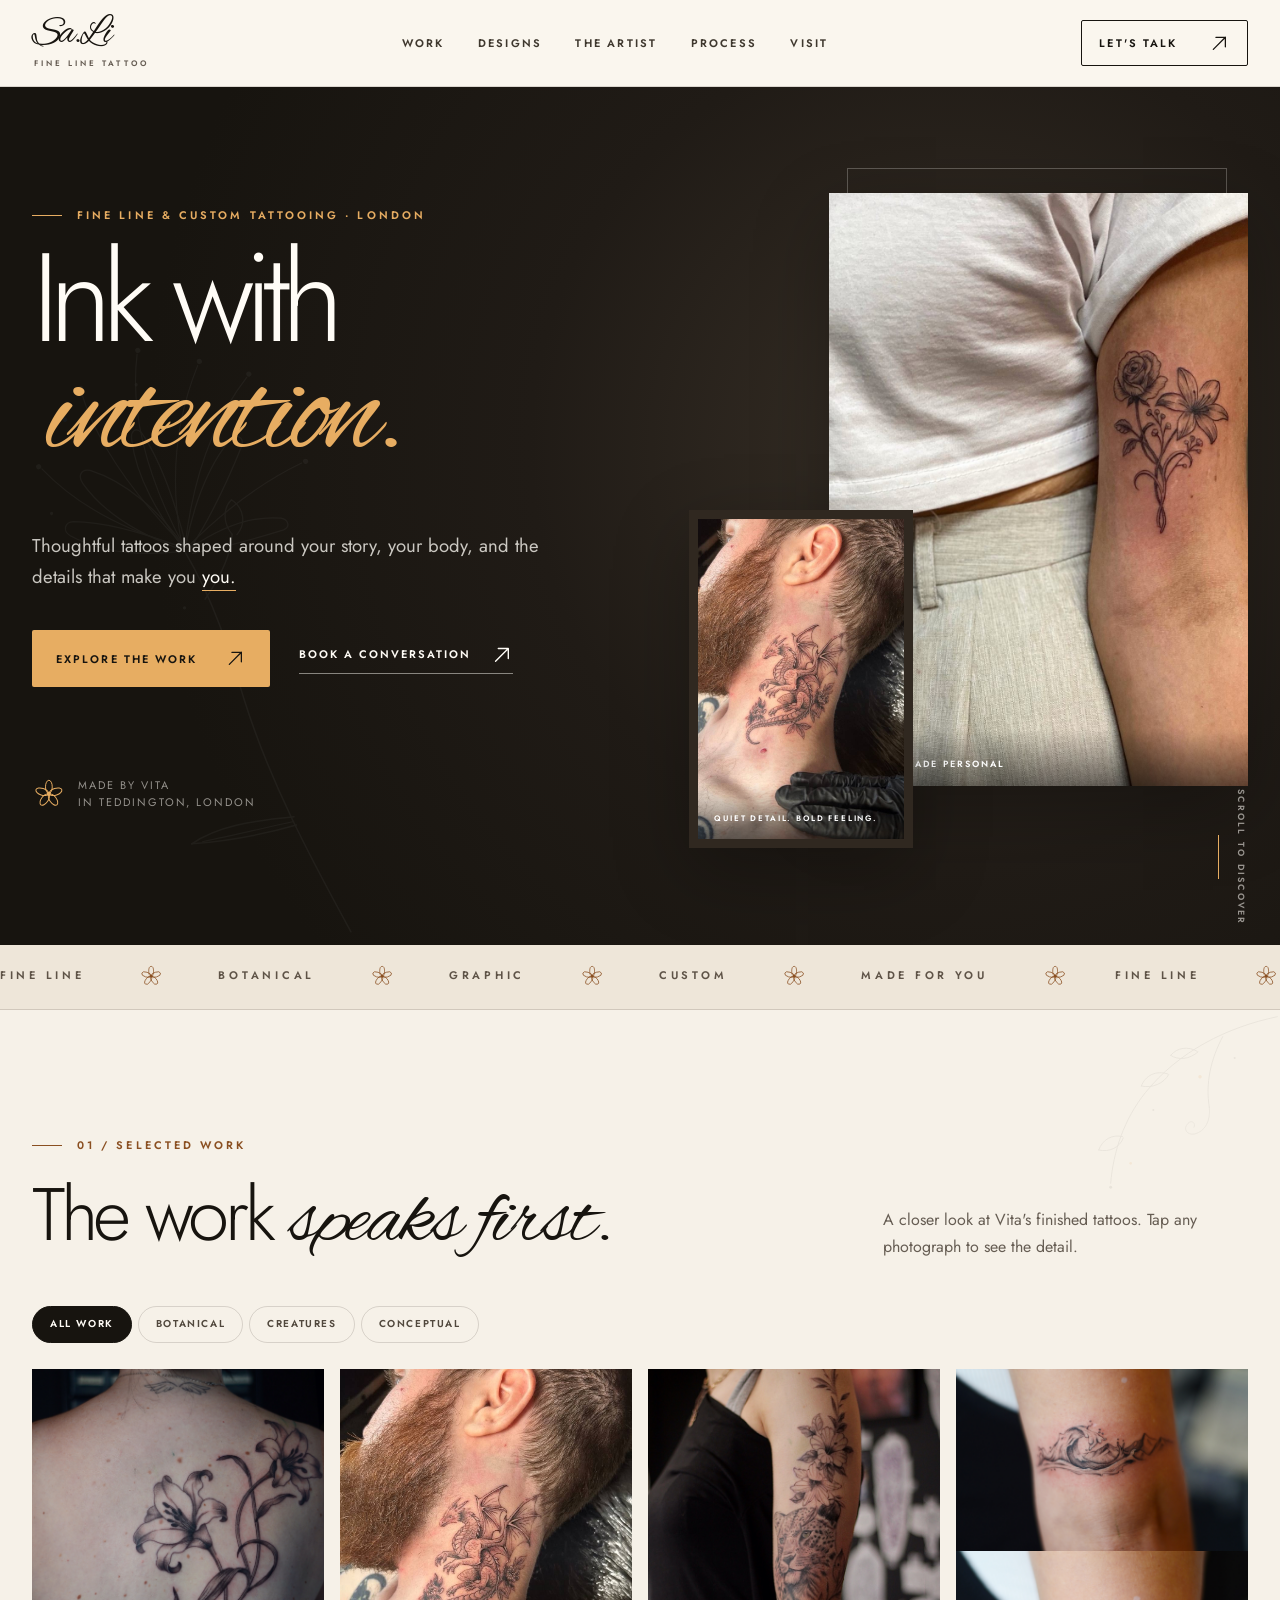
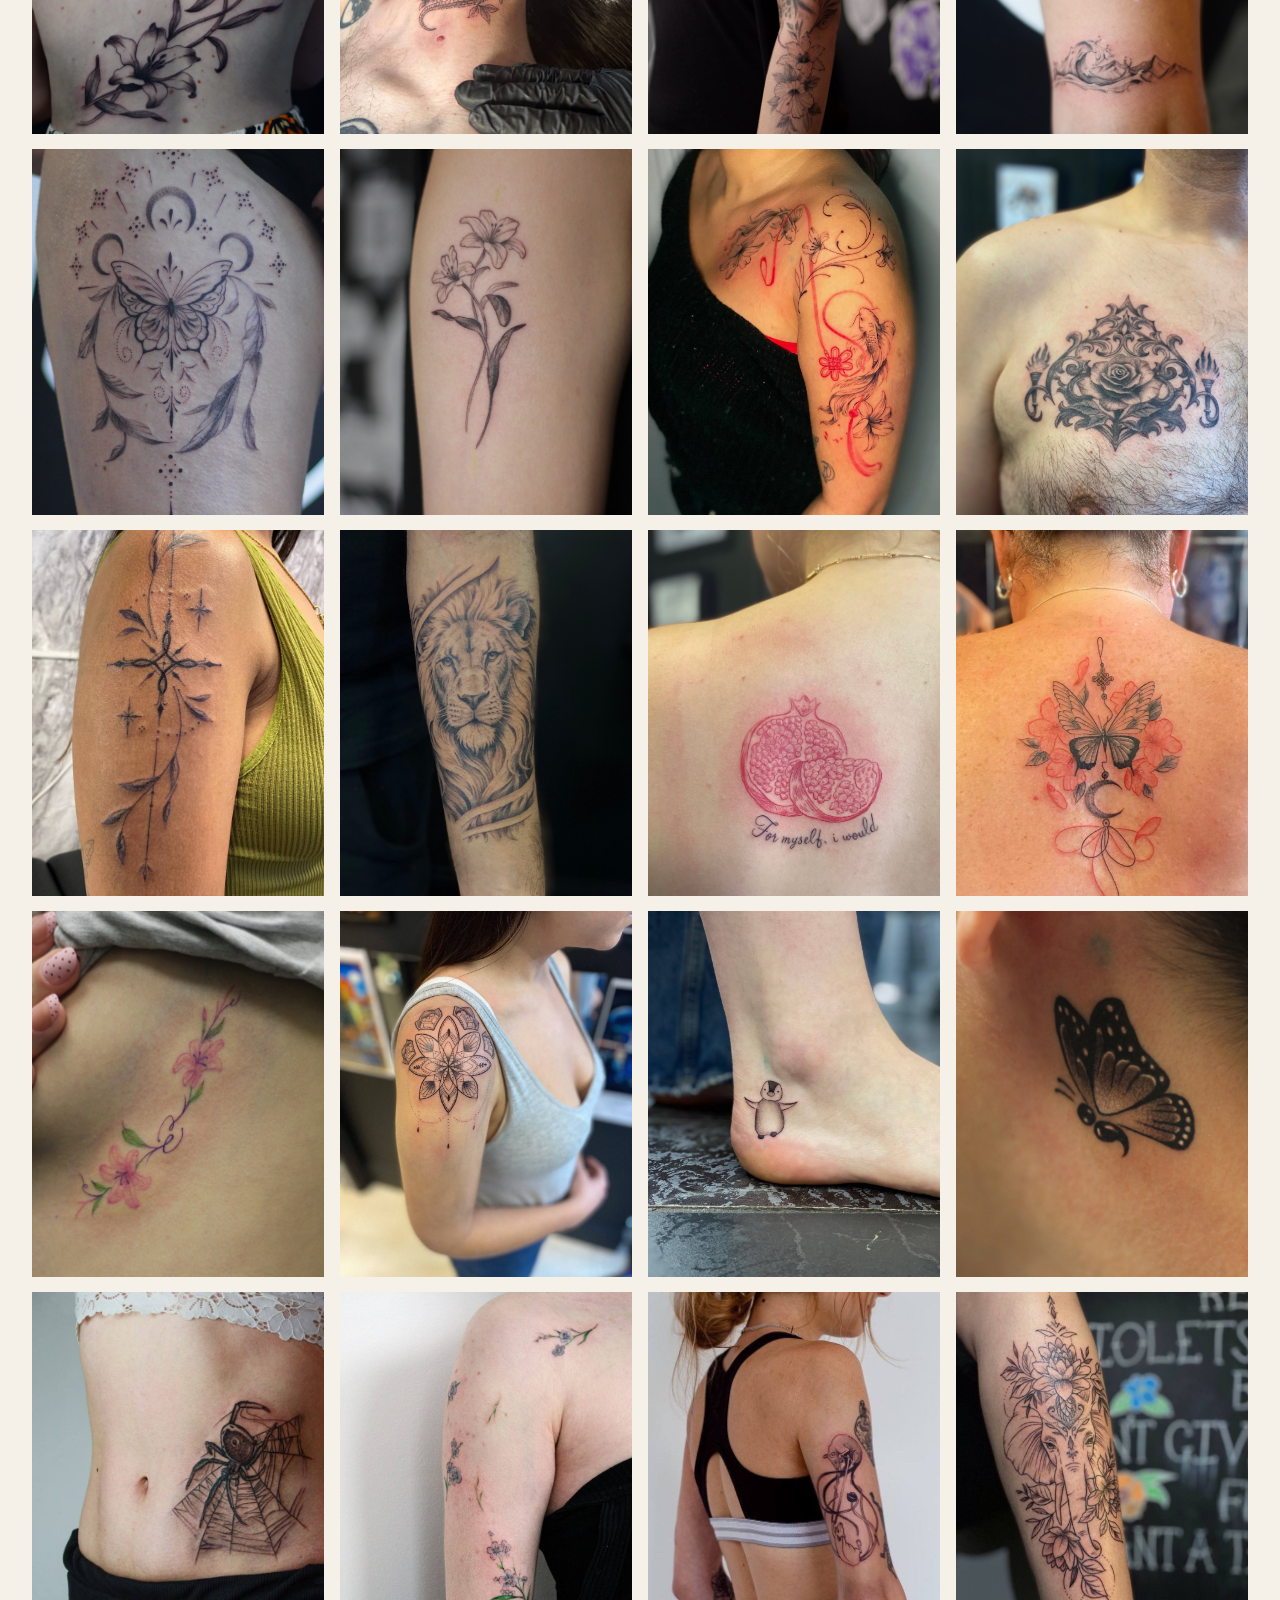
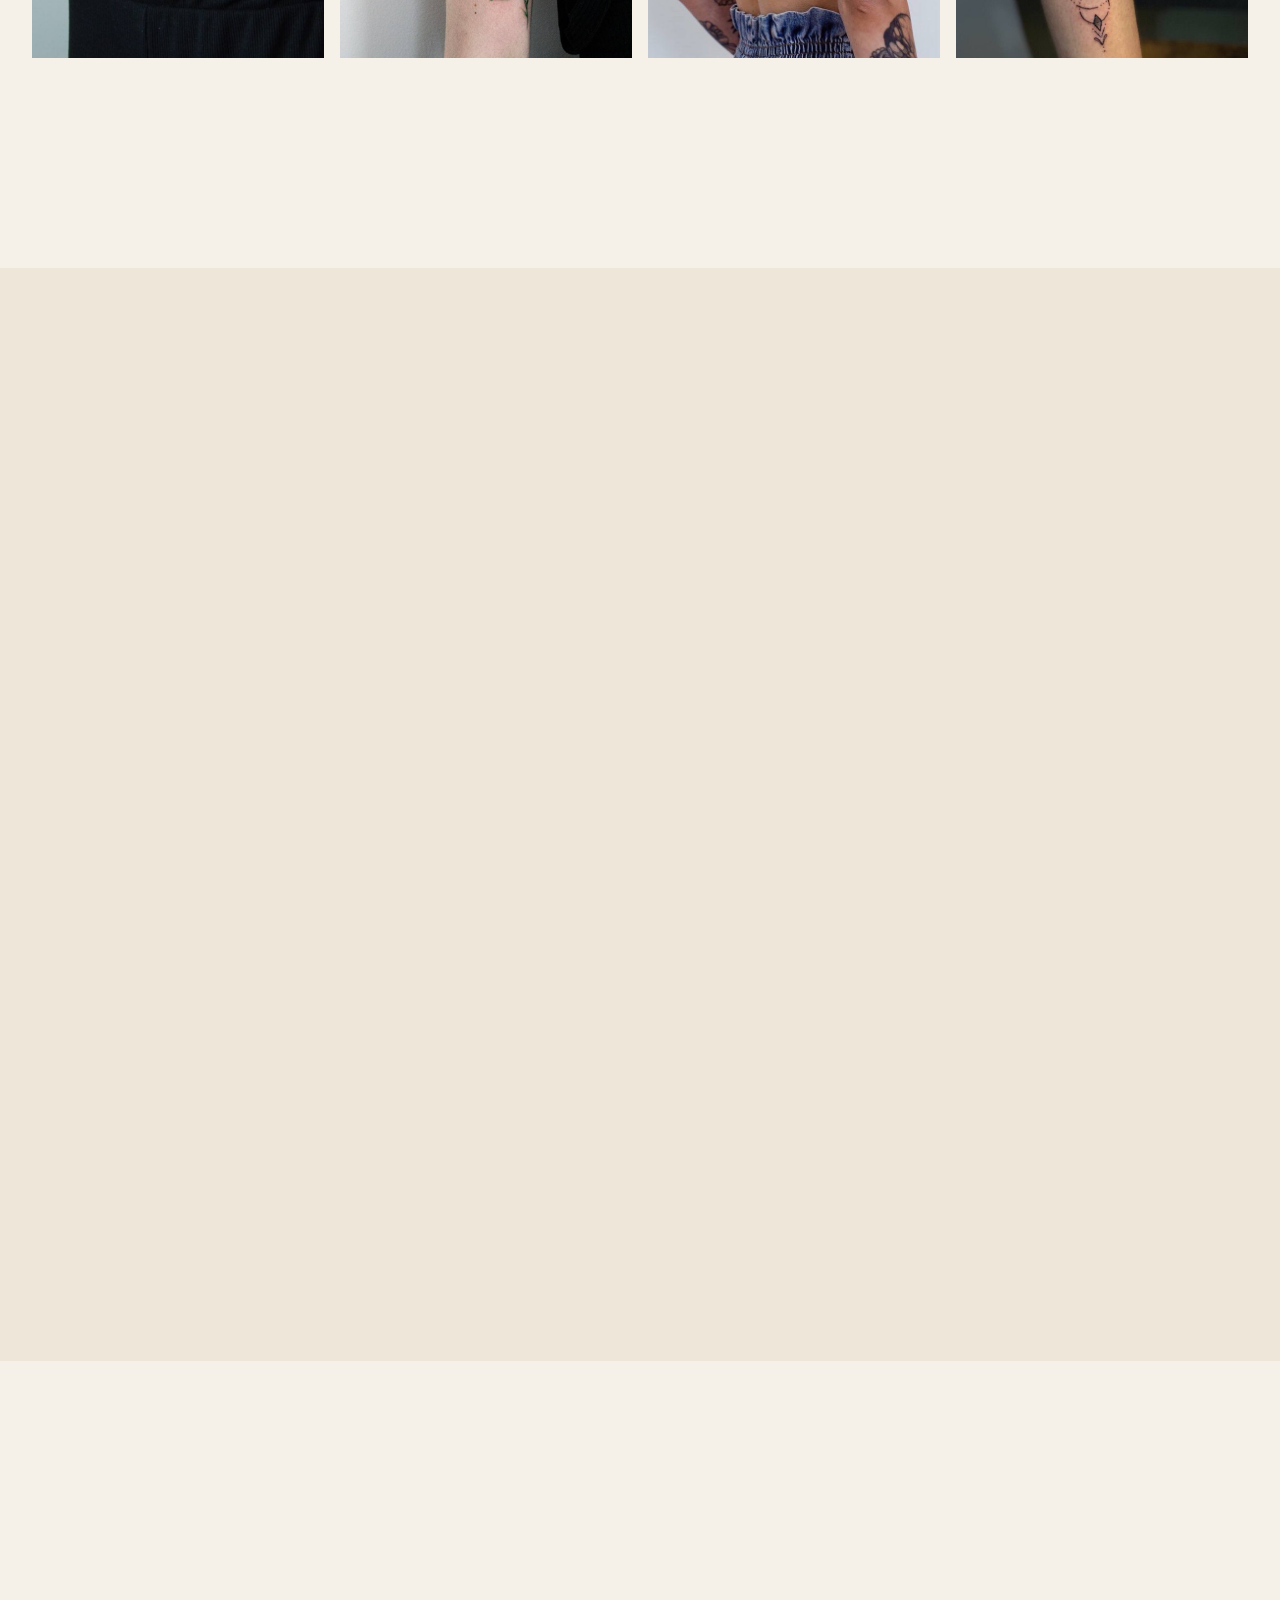
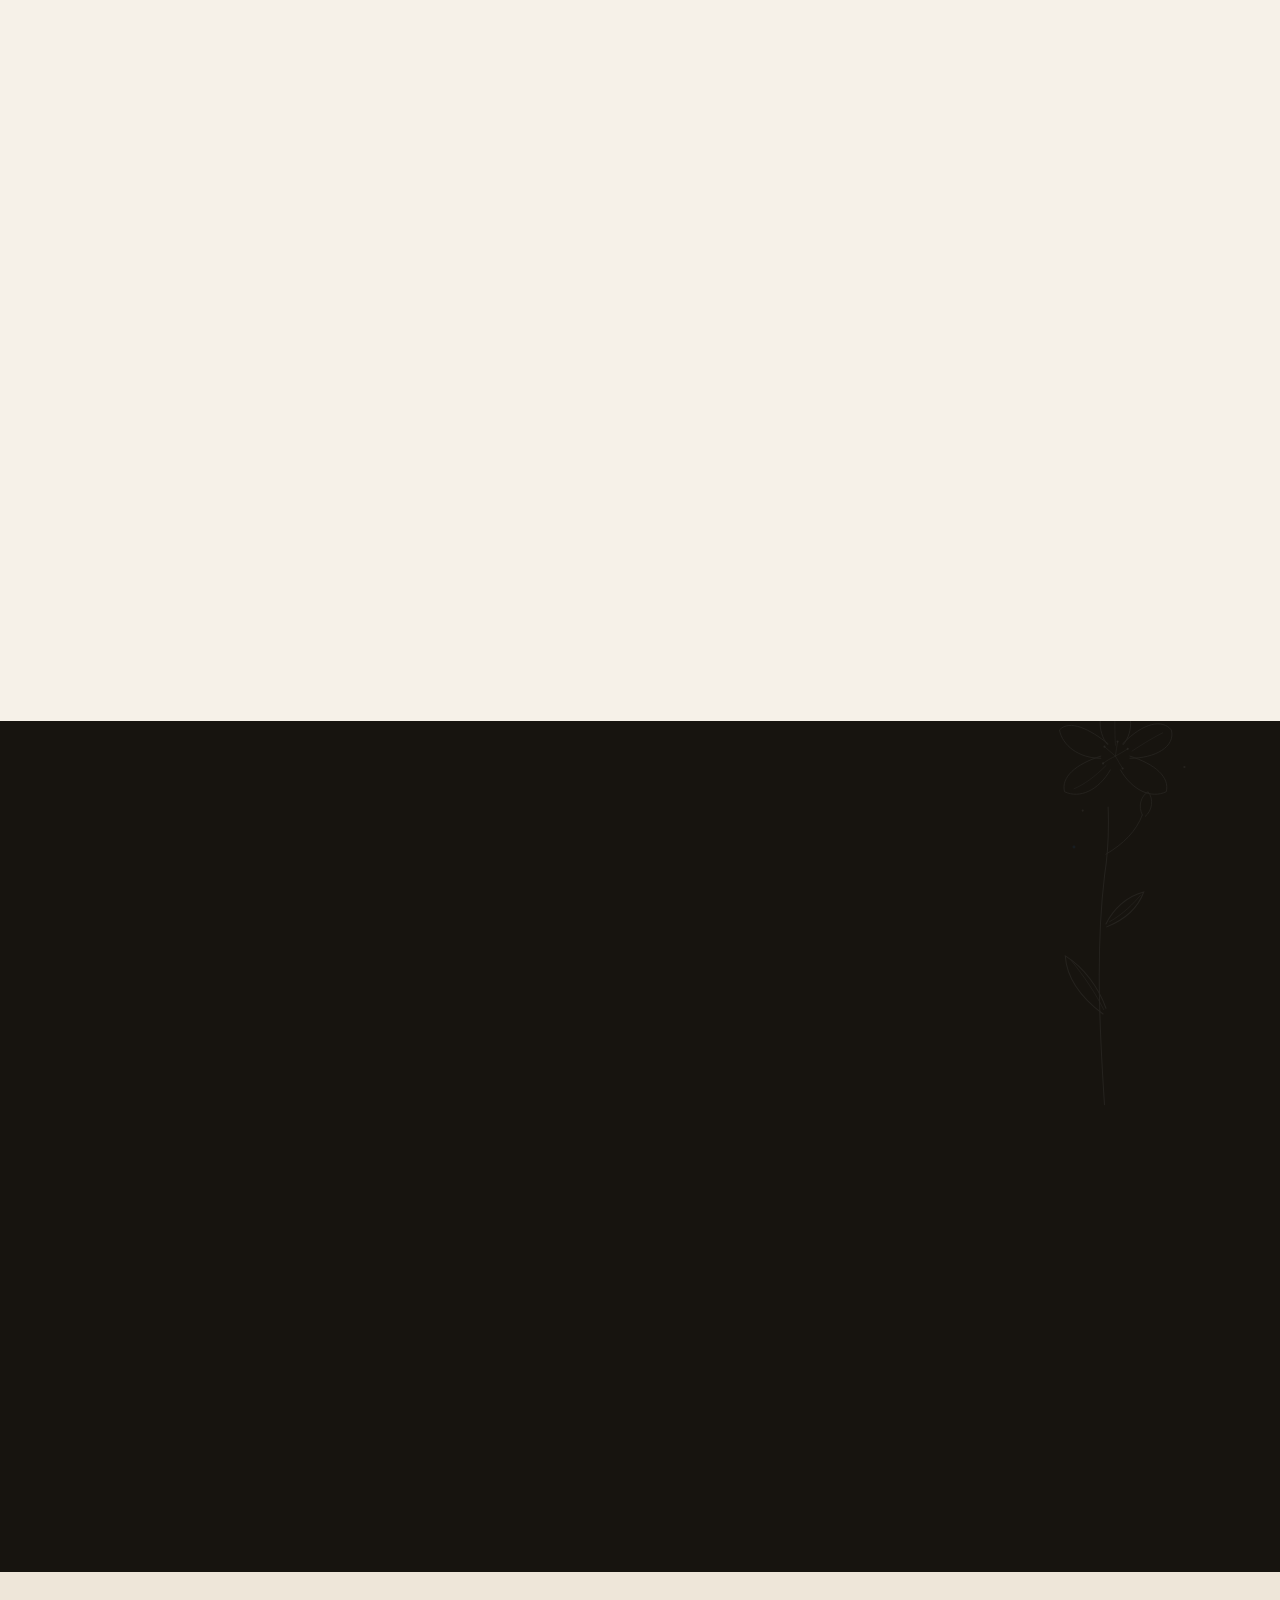
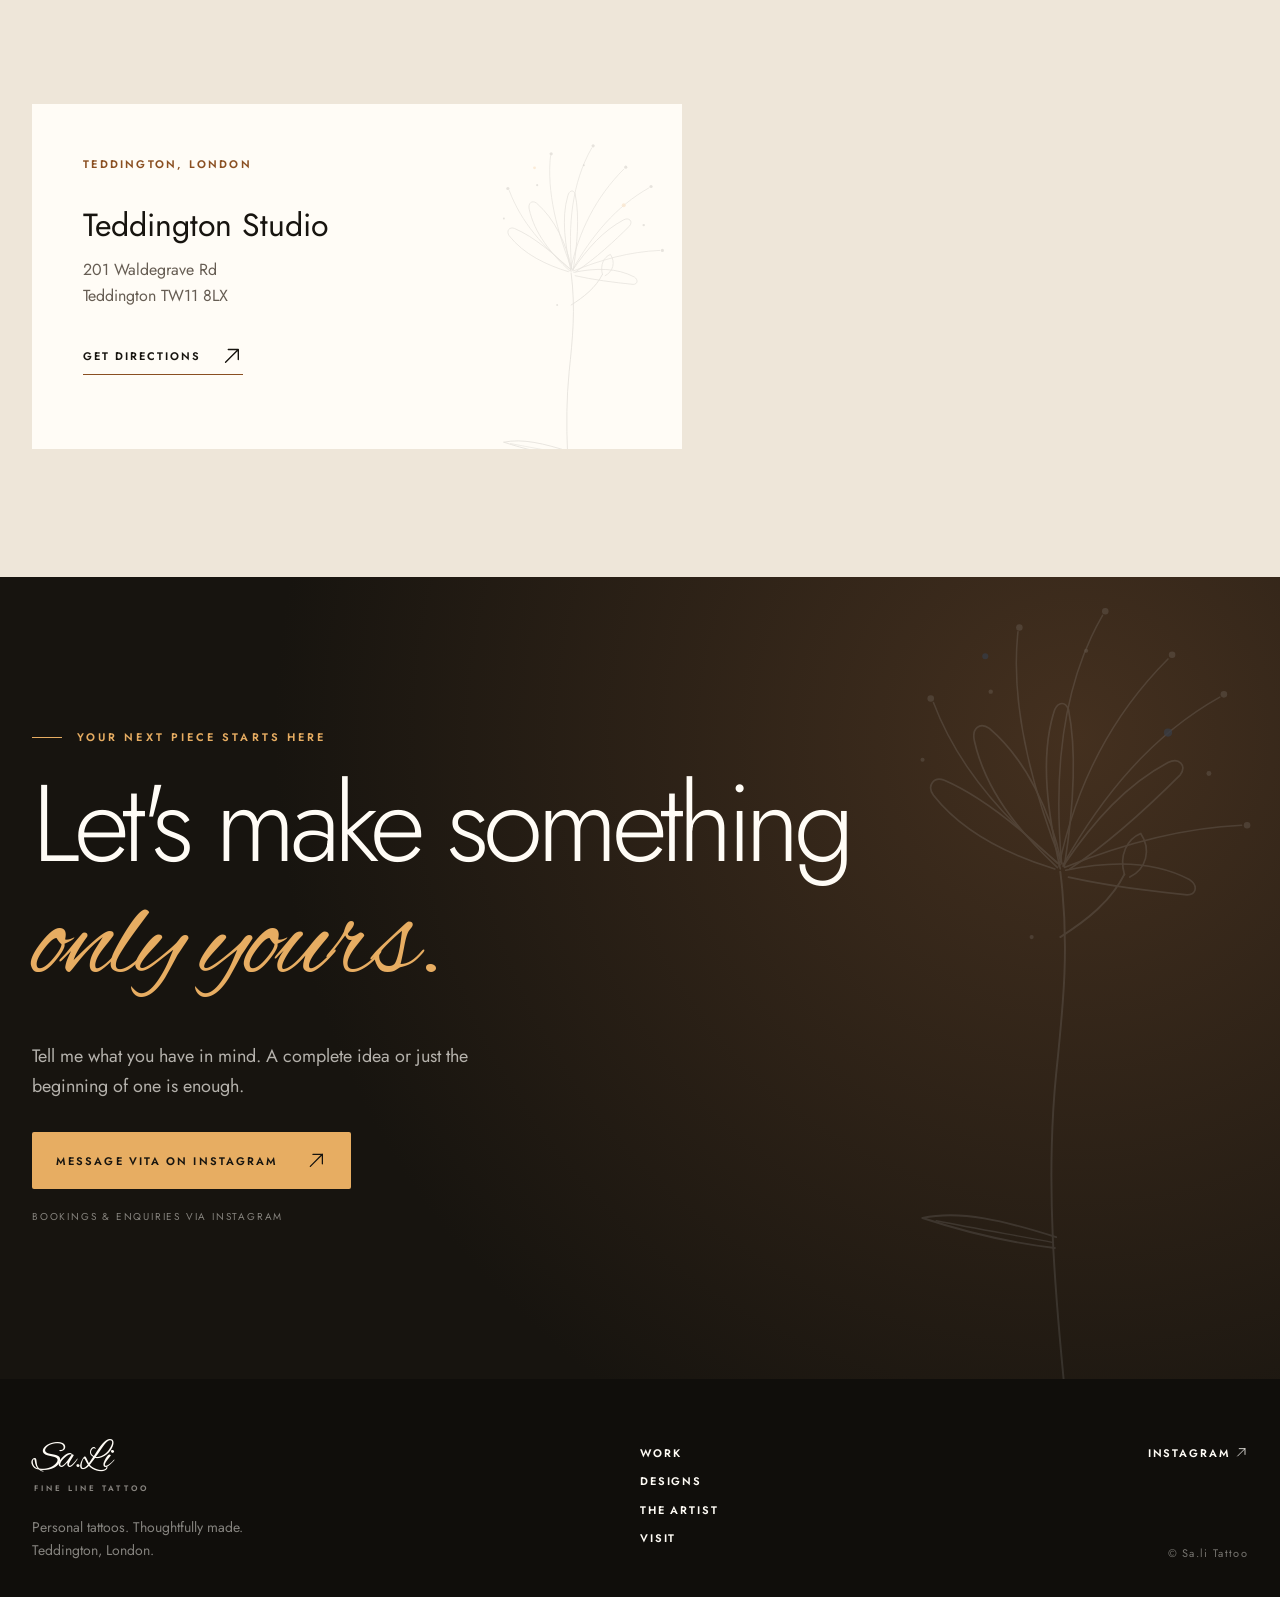
==== commit 8c0420cb: "Make all portfolio photos editable and refresh site icons" ====
--- a/index.html
+++ b/index.html
@@ -79,7 +79,7 @@
           ><a href="#contact">Visit</a>
         </nav>
         <a class="header-cta" href="#booking"
-          >Let's talk <span aria-hidden="true">↗</span></a
+          >Let's talk <span aria-hidden="true"><svg class="icon" aria-hidden="true"><use href="images/icons.svg#arrow-up-right"></use></svg></span></a
         >
         <details class="mobile-menu" data-mobile-menu>
           <summary>
@@ -91,7 +91,7 @@
             ><a href="#about">The artist</a><a href="#process">Process</a
             ><a href="#contact">Visit</a>
             <a class="mobile-book" href="#booking"
-              >Start your tattoo <span aria-hidden="true">↗</span></a
+              >Start your tattoo <span aria-hidden="true"><svg class="icon" aria-hidden="true"><use href="images/icons.svg#arrow-up-right"></use></svg></span></a
             >
           </nav>
         </details>
@@ -110,6 +110,7 @@
             <h1 id="hero-title">Ink with <span>intention.</span></h1>
             <figure class="hero-mobile-image">
               <img
+                data-photo-slot="hero-main"
                 src="images/gallery-16.jpg"
                 alt="Fine line rose and lily tattoo on an upper arm"
                 width="1120"
@@ -123,14 +124,14 @@
             </p>
             <div class="hero-actions">
               <a class="button button-amber" href="#work"
-                >Explore the work <span aria-hidden="true">↗</span></a
+                >Explore the work <span aria-hidden="true"><svg class="icon" aria-hidden="true"><use href="images/icons.svg#arrow-up-right"></use></svg></span></a
               >
               <a class="text-link text-link-light" href="#booking"
-                >Book a conversation <span aria-hidden="true">↗</span></a
+                >Book a conversation <span aria-hidden="true"><svg class="icon" aria-hidden="true"><use href="images/icons.svg#arrow-up-right"></use></svg></span></a
               >
             </div>
             <div class="hero-footnote">
-              <span class="hero-footnote-mark">✳</span
+              <span class="hero-footnote-mark"><svg class="icon icon-flower" aria-hidden="true"><use href="images/icons.svg#flower"></use></svg></span
               ><span>Made by Vita<br />in Teddington, London</span>
             </div>
           </div>
@@ -138,6 +139,7 @@
             <div class="hero-visual-back" aria-hidden="true"></div>
             <figure class="hero-main-image">
               <img
+                data-photo-slot="hero-main"
                 src="images/gallery-16.jpg"
                 alt="Fine line rose and lily tattoo on an upper arm"
                 width="1120"
@@ -148,6 +150,7 @@
             </figure>
             <figure class="hero-accent-image">
               <img
+                data-photo-slot="hero-accent"
                 src="images/gallery-09.jpg"
                 alt="Detailed dragon tattoo on the side of a neck"
                 width="960"
@@ -166,11 +169,11 @@
       <div class="marquee" aria-hidden="true">
         <div class="marquee-track">
           <span
-            >FINE LINE <b>✳</b> BOTANICAL <b>✳</b> GRAPHIC <b>✳</b> CUSTOM
-            <b>✳</b> MADE FOR YOU <b>✳</b></span
+            >FINE LINE <b><svg class="icon icon-flower" aria-hidden="true"><use href="images/icons.svg#flower"></use></svg></b> BOTANICAL <b><svg class="icon icon-flower" aria-hidden="true"><use href="images/icons.svg#flower"></use></svg></b> GRAPHIC <b><svg class="icon icon-flower" aria-hidden="true"><use href="images/icons.svg#flower"></use></svg></b> CUSTOM
+            <b><svg class="icon icon-flower" aria-hidden="true"><use href="images/icons.svg#flower"></use></svg></b> MADE FOR YOU <b><svg class="icon icon-flower" aria-hidden="true"><use href="images/icons.svg#flower"></use></svg></b></span
           ><span
-            >FINE LINE <b>✳</b> BOTANICAL <b>✳</b> GRAPHIC <b>✳</b> CUSTOM
-            <b>✳</b> MADE FOR YOU <b>✳</b></span
+            >FINE LINE <b><svg class="icon icon-flower" aria-hidden="true"><use href="images/icons.svg#flower"></use></svg></b> BOTANICAL <b><svg class="icon icon-flower" aria-hidden="true"><use href="images/icons.svg#flower"></use></svg></b> GRAPHIC <b><svg class="icon icon-flower" aria-hidden="true"><use href="images/icons.svg#flower"></use></svg></b> CUSTOM
+            <b><svg class="icon icon-flower" aria-hidden="true"><use href="images/icons.svg#flower"></use></svg></b> MADE FOR YOU <b><svg class="icon icon-flower" aria-hidden="true"><use href="images/icons.svg#flower"></use></svg></b></span
           >
         </div>
       </div>
@@ -228,7 +231,7 @@
               data-filter="concepts"
               aria-pressed="false"
             >
-              Concepts
+              Conceptual
             </button>
           </div>
           <div class="work-grid">
@@ -556,7 +559,7 @@
           <div class="work-bottom" data-reveal>
             <p>Every detail has a place. Every piece has a story.</p>
             <a class="text-link" href="#styles"
-              >Explore the designs <span aria-hidden="true">↗</span></a
+              >Explore the designs <span aria-hidden="true"><svg class="icon" aria-hidden="true"><use href="images/icons.svg#arrow-up-right"></use></svg></span></a
             >
           </div>
         </div>
@@ -583,6 +586,7 @@
               <span class="design-card-number">01 / 03</span>
               <span class="design-card-images"
                 ><img
+                  data-photo-slot="design-cover-animals"
                   src="images/design-moth-butterfly.jpg"
                   alt="Moth and butterfly drawings"
                   width="2480"
@@ -594,7 +598,7 @@
                   ><small>Wings, wildlife &amp; movement</small
                   ><strong>Animals</strong></span
                 ><span class="design-card-link"
-                  >Explore designs <b aria-hidden="true">↗</b></span
+                  >Explore designs <b aria-hidden="true"><svg class="icon" aria-hidden="true"><use href="images/icons.svg#arrow-up-right"></use></svg></b></span
                 ></span
               >
             </a>
@@ -602,6 +606,7 @@
               <span class="design-card-number">02 / 03</span>
               <span class="design-card-images"
                 ><img
+                  data-photo-slot="design-cover-plants"
                   src="images/design-fruit.jpg"
                   alt="Fruit illustration studies"
                   width="2098"
@@ -613,7 +618,7 @@
                   ><small>Flowers, fruit &amp; natural forms</small
                   ><strong>Plants</strong></span
                 ><span class="design-card-link"
-                  >Explore designs <b aria-hidden="true">↗</b></span
+                  >Explore designs <b aria-hidden="true"><svg class="icon" aria-hidden="true"><use href="images/icons.svg#arrow-up-right"></use></svg></b></span
                 ></span
               >
             </a>
@@ -621,6 +626,7 @@
               <span class="design-card-number">03 / 03</span>
               <span class="design-card-images"
                 ><img
+                  data-photo-slot="design-cover-other"
                   src="images/design-zen-animals.jpg"
                   alt="Meditating animal illustrations"
                   width="2373"
@@ -632,7 +638,7 @@
                   ><small>Playful &amp; personal concepts</small
                   ><strong>Other</strong></span
                 ><span class="design-card-link"
-                  >Explore designs <b aria-hidden="true">↗</b></span
+                  >Explore designs <b aria-hidden="true"><svg class="icon" aria-hidden="true"><use href="images/icons.svg#arrow-up-right"></use></svg></b></span
                 ></span
               >
             </a>
@@ -649,6 +655,7 @@
           <div class="about-photos" data-reveal>
             <img
               class="about-action"
+              data-photo-slot="artist-action"
               src="images/vita.jpg"
               alt="Vita carefully tattooing a client in the studio"
               width="900"
@@ -656,6 +663,7 @@
               loading="lazy"
             /><img
               class="about-portrait"
+              data-photo-slot="artist-portrait"
               src="images/vita-hero.jpg"
               alt="Portrait of Vita, Sa.li Tattoo artist"
               width="1600"
@@ -683,7 +691,7 @@
             </p>
             <div class="about-signature">Vita <span>Sa.li Tattoo</span></div>
             <a class="text-link" href="#process"
-              >How we make it yours <span aria-hidden="true">↗</span></a
+              >How we make it yours <span aria-hidden="true"><svg class="icon" aria-hidden="true"><use href="images/icons.svg#arrow-up-right"></use></svg></span></a
             >
           </div>
         </div>
@@ -763,7 +771,7 @@
                 <span class="quote-mark" aria-hidden="true">“</span>
                 <p>Love my tattoo &amp; Vita was also lovely! Will go back again.</p>
                 <footer>
-                  <strong>Bobbie H</strong><span>Read on Fresha ↗</span>
+                  <strong>Bobbie H</strong><span>Read on Fresha <svg class="icon" aria-hidden="true"><use href="images/icons.svg#arrow-up-right"></use></svg></span>
                 </footer>
               </a>
             </blockquote>
@@ -778,7 +786,7 @@
                 <span class="quote-mark" aria-hidden="true">“</span>
                 <p>Vita did an amazing job with the tattoo, so patient and gentle.</p>
                 <footer>
-                  <strong>Brooke B</strong><span>Read on Fresha ↗</span>
+                  <strong>Brooke B</strong><span>Read on Fresha <svg class="icon" aria-hidden="true"><use href="images/icons.svg#arrow-up-right"></use></svg></span>
                 </footer>
               </a>
             </blockquote>
@@ -803,7 +811,7 @@
               placement.
             </p>
             <a class="text-link" href="#booking"
-              >Ask about your idea <span aria-hidden="true">↗</span></a
+              >Ask about your idea <span aria-hidden="true"><svg class="icon" aria-hidden="true"><use href="images/icons.svg#arrow-up-right"></use></svg></span></a
             >
           </div>
           <div class="price-list" data-reveal>
@@ -847,7 +855,7 @@
                 href="https://maps.google.com/?q=201+Waldegrave+Rd,+Teddington+TW11+8LX"
                 target="_blank"
                 rel="noopener noreferrer"
-                >Get directions <span aria-hidden="true">↗</span></a
+                >Get directions <span aria-hidden="true"><svg class="icon" aria-hidden="true"><use href="images/icons.svg#arrow-up-right"></use></svg></span></a
               >
             </article>
           </div>
@@ -873,7 +881,7 @@
             href="https://www.instagram.com/sa.li_tattoo/"
             target="_blank"
             rel="noopener noreferrer"
-            >Message Vita on Instagram <span aria-hidden="true">↗</span></a
+            >Message Vita on Instagram <span aria-hidden="true"><svg class="icon" aria-hidden="true"><use href="images/icons.svg#arrow-up-right"></use></svg></span></a
           ><span class="booking-note"
             >Bookings &amp; enquiries via Instagram</span
           >
@@ -902,7 +910,7 @@
             href="https://www.instagram.com/sa.li_tattoo/"
             target="_blank"
             rel="noopener noreferrer"
-            >Instagram ↗</a
+            >Instagram <svg class="icon" aria-hidden="true"><use href="images/icons.svg#arrow-up-right"></use></svg></a
           ><small>© Sa.li Tattoo</small>
         </div>
       </div>
@@ -937,9 +945,9 @@
               data-lightbox-prev
               aria-label="Previous image"
             >
-              ←</button
+              <svg class="icon" aria-hidden="true"><use href="images/icons.svg#arrow-left"></use></svg></button
             ><button type="button" data-lightbox-next aria-label="Next image">
-              →
+              <svg class="icon" aria-hidden="true"><use href="images/icons.svg#arrow-right"></use></svg>
             </button>
           </div>
         </div>
--- a/styles.css
+++ b/styles.css
@@ -102,6 +102,16 @@
   background: var(--cream);
   transform: translateY(-160%);
 }
+.icon {
+  display: inline-block;
+  width: 1.15em;
+  height: 1.15em;
+  flex: none;
+  vertical-align: -0.16em;
+  overflow: visible;
+}
+.icon-flower { width: 1.35em; height: 1.35em; }
+.gallery-empty { grid-column: 1 / -1; margin: 0; padding: 48px 20px; color: var(--muted); border: 1px solid var(--line); text-align: center; }
 .skip-link:focus {
   transform: translateY(0);
 }
@@ -380,7 +390,7 @@
 }
 .hero-footnote-mark {
   color: var(--amber);
-  font-size: 30px;
+  font-size: 25px;
   line-height: 1;
 }
 .hero-visual {
@@ -530,6 +540,7 @@
   font-weight: 400;
   vertical-align: middle;
 }
+.marquee-track .icon-flower { vertical-align: -0.34em; }
 @keyframes marquee {
   to {
     transform: translateX(-50%);
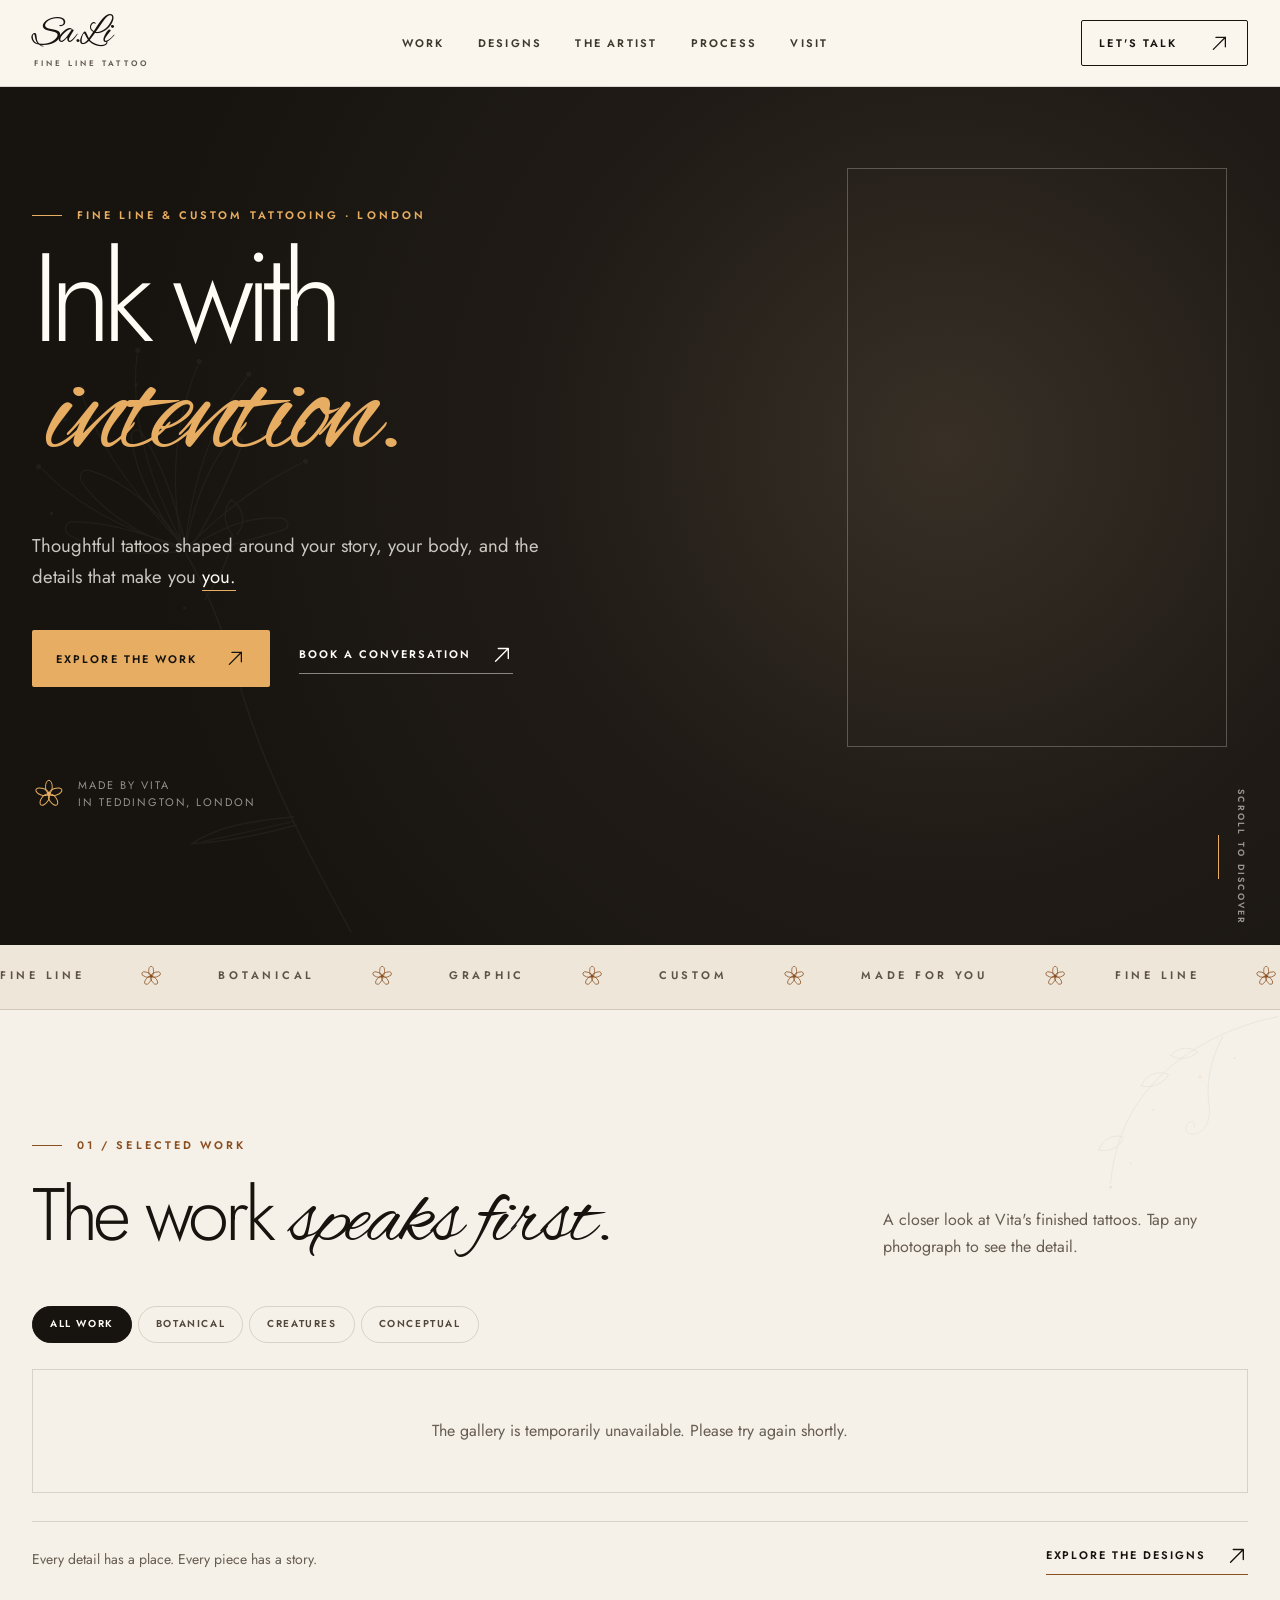
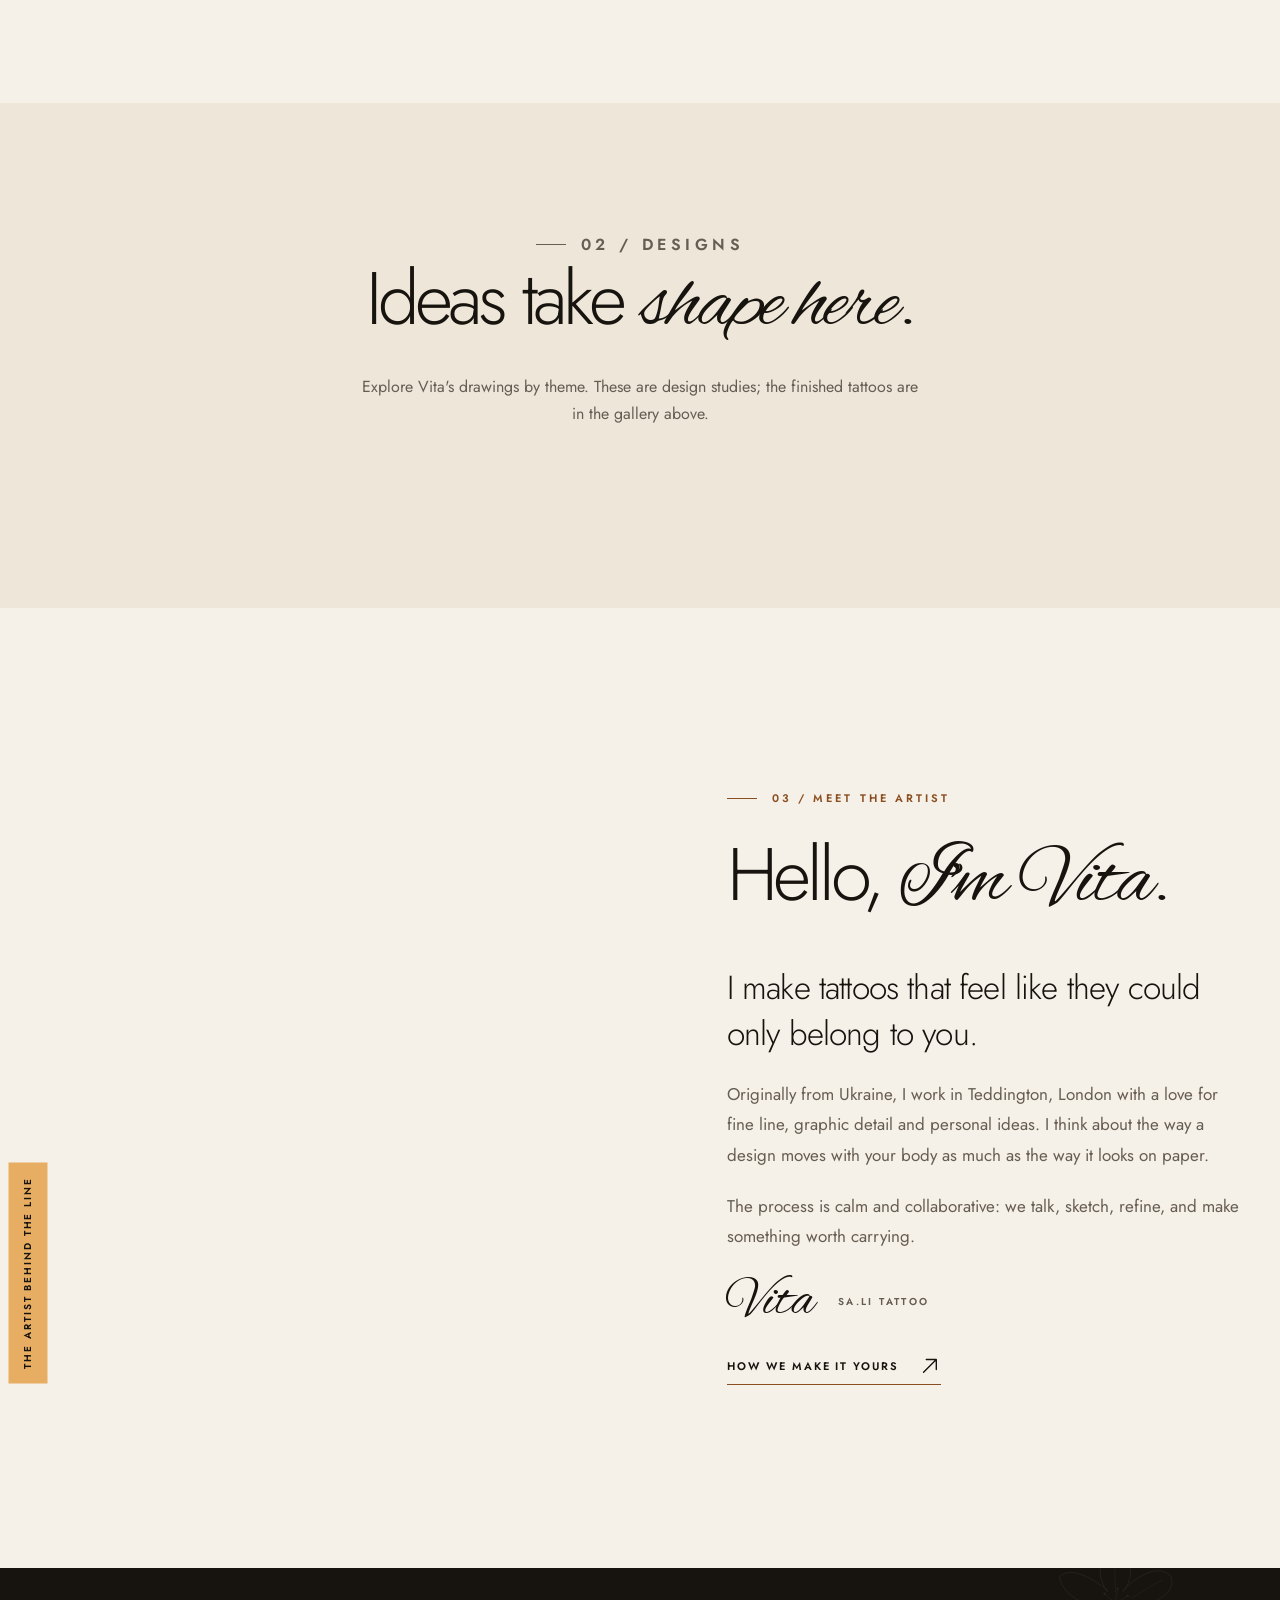
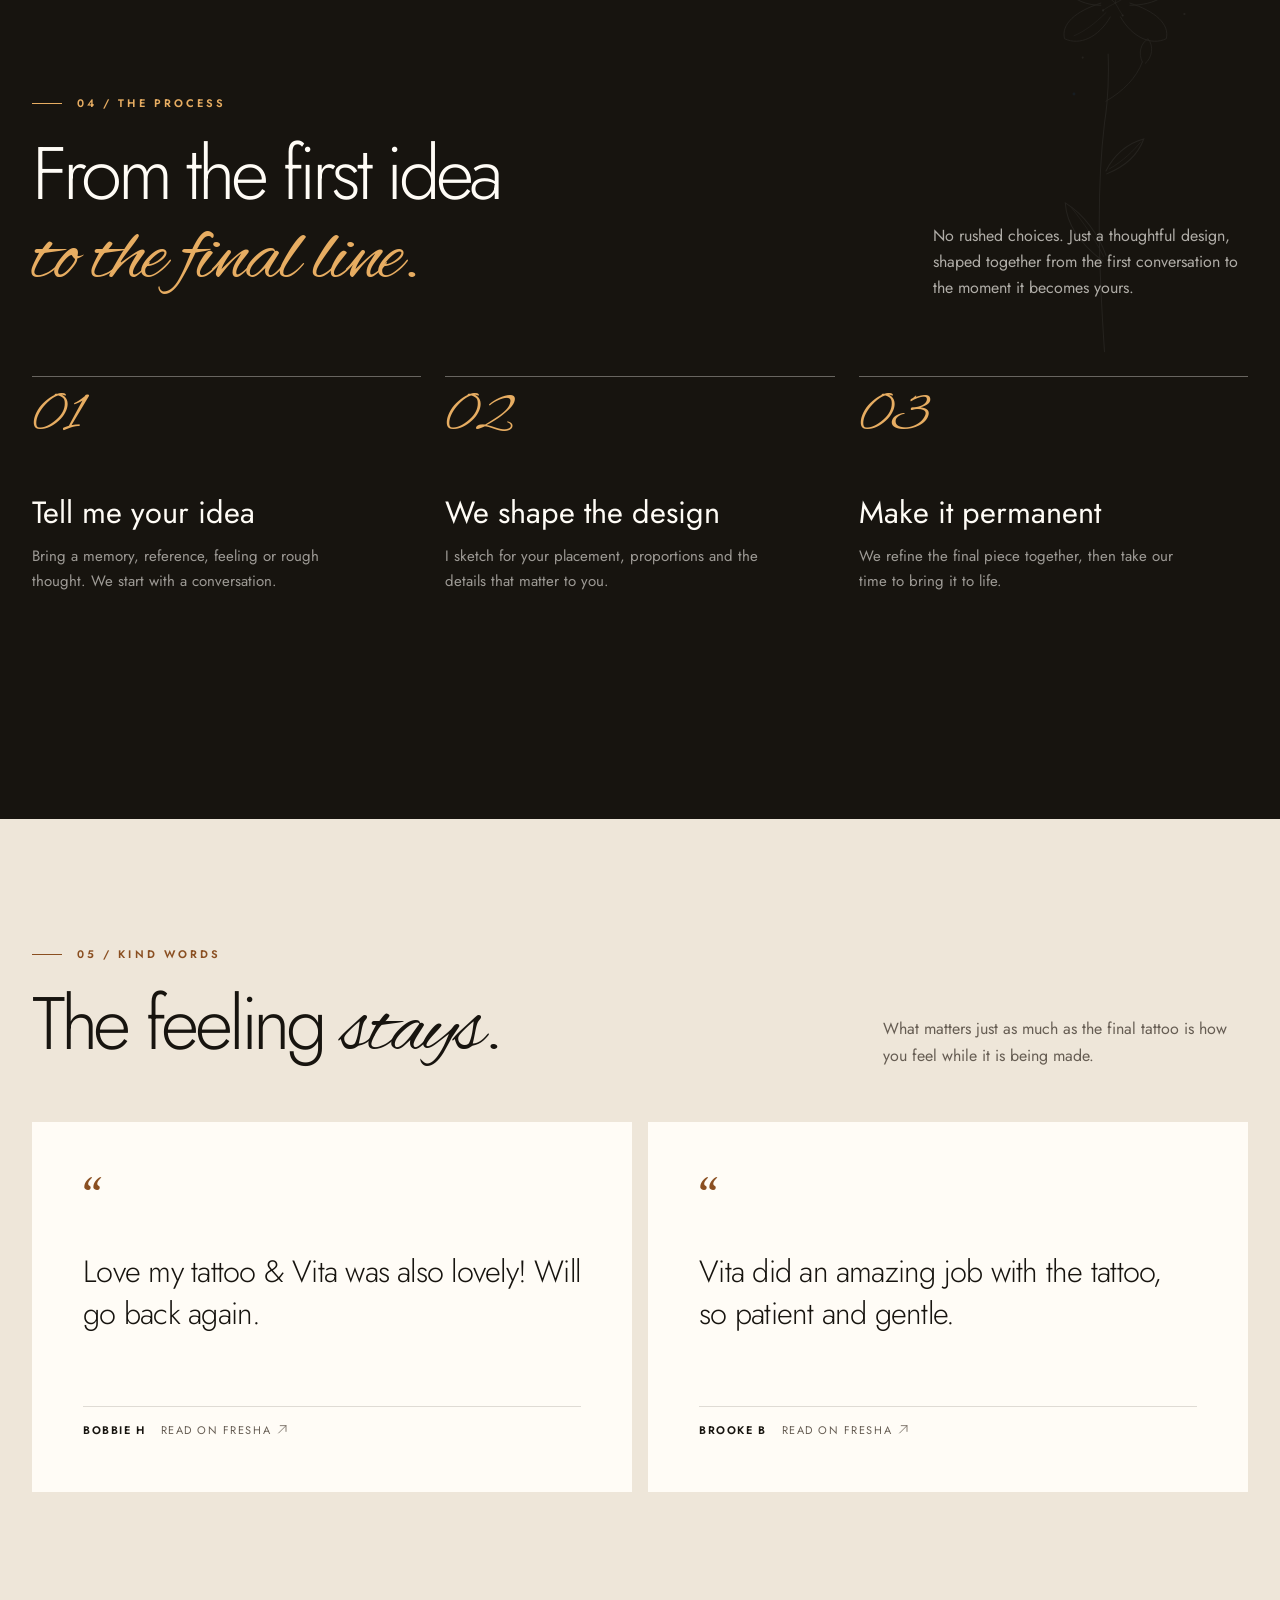
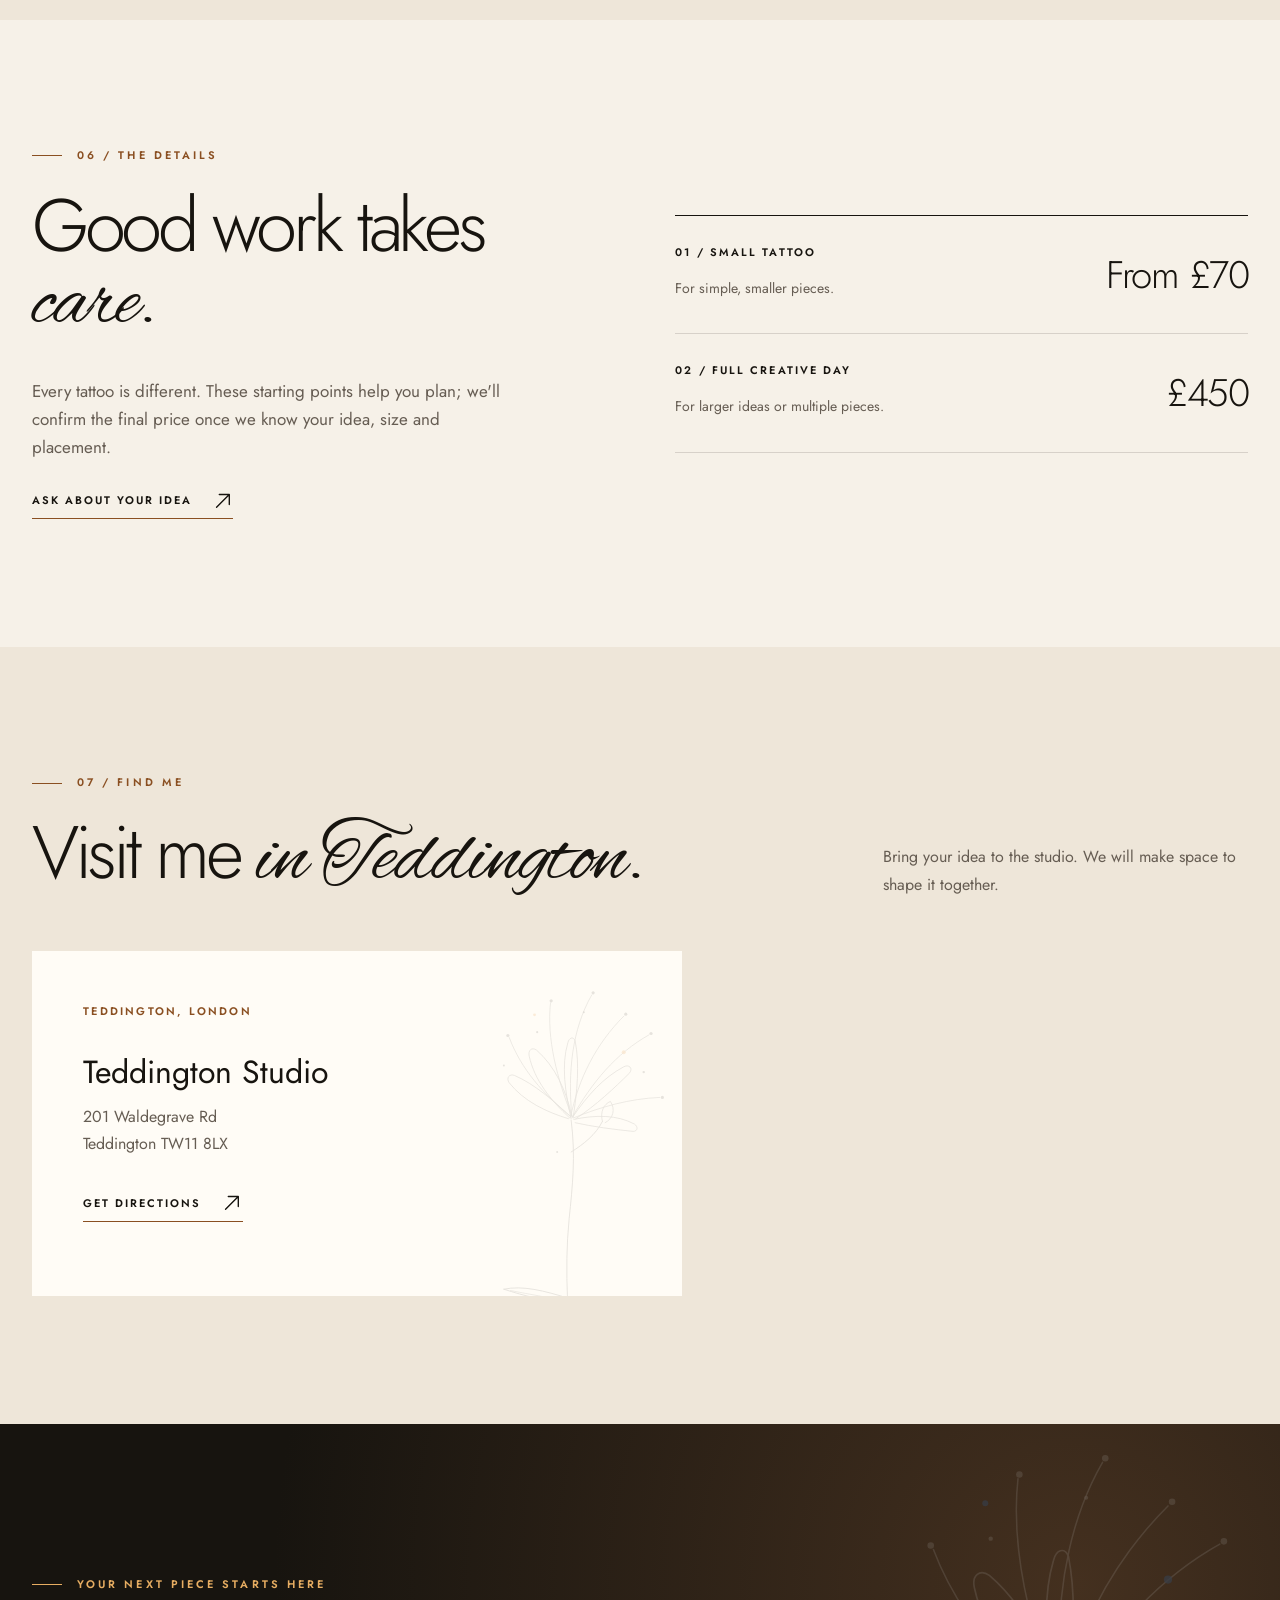
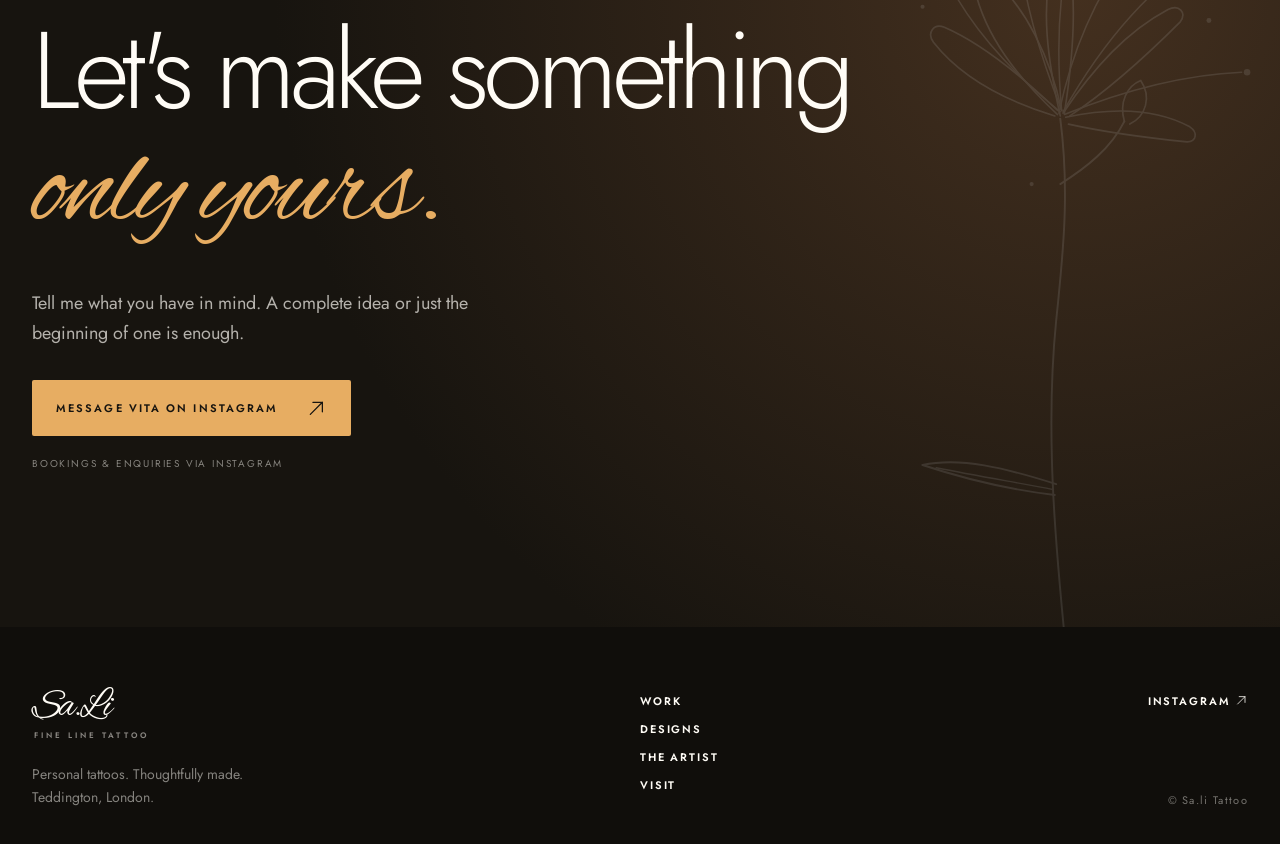
==== commit ca54c36e: "Fix portfolio admin integrity and live catalog rendering" ====
--- a/index.html
+++ b/index.html
@@ -59,10 +59,9 @@
       href="https://fonts.googleapis.com/css2?family=Alex+Brush&family=Jost:wght@300;400;500;600&display=swap"
       rel="stylesheet"
     />
-    <link rel="preload" as="image" href="images/gallery-16.jpg" />
-    <link rel="stylesheet" href="styles.css" />
+    <link rel="stylesheet" href="styles.css?v=20261015-4" />
     <script src="photo-api-config.js" defer></script>
-    <script src="site.js" defer></script>
+    <script src="site.js?v=20261015-4" defer></script>
   </head>
   <body>
     <a class="skip-link" href="#main">Skip to content</a>
@@ -109,9 +108,8 @@
             </p>
             <h1 id="hero-title">Ink with <span>intention.</span></h1>
             <figure class="hero-mobile-image">
-              <img
+              <img hidden
                 data-photo-slot="hero-main"
-                src="images/gallery-16.jpg"
                 alt="Fine line rose and lily tattoo on an upper arm"
                 width="1120"
                 height="1400"
@@ -138,9 +136,8 @@
           <div class="hero-visual" data-tilt>
             <div class="hero-visual-back" aria-hidden="true"></div>
             <figure class="hero-main-image">
-              <img
+              <img hidden
                 data-photo-slot="hero-main"
-                src="images/gallery-16.jpg"
                 alt="Fine line rose and lily tattoo on an upper arm"
                 width="1120"
                 height="1400"
@@ -149,9 +146,8 @@
               <figcaption>01 / Art made personal</figcaption>
             </figure>
             <figure class="hero-accent-image">
-              <img
+              <img hidden
                 data-photo-slot="hero-accent"
-                src="images/gallery-09.jpg"
                 alt="Detailed dragon tattoo on the side of a neck"
                 width="960"
                 height="1280"
@@ -235,326 +231,7 @@
             </button>
           </div>
           <div class="work-grid">
-            <a
-              class="work-card"
-              href="images/tattoo-lilies-back.jpg"
-              data-lightbox
-              data-category="botanical"
-              data-title="Lilies in motion"
-              data-kind="Botanical · tattoo"
-            >
-              <img
-                src="images/tattoo-lilies-back.jpg"
-                alt="Large fine line lily tattoo flowing across a back"
-                width="2465"
-                height="3299"
-                loading="lazy"
-              />
-            </a>
-            <a
-              class="work-card"
-              href="images/gallery-09.jpg"
-              data-lightbox
-              data-category="creatures"
-              data-title="The dragon"
-              data-kind="Creatures · tattoo"
-            >
-              <img
-                src="images/gallery-09.jpg"
-                alt="Detailed dragon tattoo on the side of a neck"
-                width="960"
-                height="1280"
-                loading="lazy"
-              />
-            </a>
-            <a
-              class="work-card"
-              href="images/tattoo-leopard-florals.jpg"
-              data-lightbox
-              data-category="creatures"
-              data-title="Leopard &amp; florals"
-              data-kind="Creatures · tattoo"
-            >
-              <img
-                src="images/tattoo-leopard-florals.jpg"
-                alt="Leopard and flowers tattoo covering an upper arm"
-                width="2480"
-                height="3508"
-                loading="lazy"
-              />
-            </a>
-            <a
-              class="work-card"
-              href="images/tattoo-wave.jpg"
-              data-lightbox
-              data-category="concepts"
-              data-title="Wave &amp; mountains"
-              data-kind="Concepts · tattoo"
-            >
-              <img
-                src="images/tattoo-wave.jpg"
-                alt="Small wave and mountain tattoo on an arm"
-                width="2480"
-                height="3508"
-                loading="lazy"
-              />
-            </a>
-            <a
-              class="work-card"
-              href="images/tattoo-butterfly-moons.jpg"
-              data-lightbox
-              data-category="creatures"
-              data-title="Butterfly &amp; moons"
-              data-kind="Creatures · tattoo"
-            >
-              <img
-                src="images/tattoo-butterfly-moons.jpg"
-                alt="Butterfly, crescent moons and fine dotwork tattoo"
-                width="2283"
-                height="3508"
-                loading="lazy"
-              />
-            </a>
-            <a
-              class="work-card"
-              href="images/tattoo-lily-stem.jpg"
-              data-lightbox
-              data-category="botanical"
-              data-title="A quiet bloom"
-              data-kind="Botanical · tattoo"
-            >
-              <img
-                src="images/tattoo-lily-stem.jpg"
-                alt="Fine line flower stem tattoo on an arm"
-                width="2480"
-                height="1610"
-                loading="lazy"
-              />
-            </a>
-            <a
-              class="work-card"
-              href="images/gallery-13.jpg"
-              data-lightbox
-              data-category="creatures"
-              data-title="Koi &amp; movement"
-              data-kind="Creatures · tattoo"
-            >
-              <img
-                src="images/gallery-13.jpg"
-                alt="Koi and floral tattoo with red flowing lines on an arm"
-                width="1280"
-                height="1280"
-                loading="lazy"
-              />
-            </a>
-            <a
-              class="work-card"
-              href="images/tattoo-ornamental-rose.jpg"
-              data-lightbox
-              data-category="botanical"
-              data-title="Ornamental rose"
-              data-kind="Botanical · tattoo"
-            >
-              <img
-                src="images/tattoo-ornamental-rose.jpg"
-                alt="Rose and ornamental frame tattoo on a chest"
-                width="2300"
-                height="2187"
-                loading="lazy"
-              />
-            </a>
-            <a
-              class="work-card"
-              href="images/gallery-03.jpg"
-              data-lightbox
-              data-category="concepts"
-              data-title="Ornamental cross"
-              data-kind="Concepts · tattoo"
-            >
-              <img
-                src="images/gallery-03.jpg"
-                alt="Ornamental cross with fine leaf details on a shoulder"
-                width="756"
-                height="1280"
-                loading="lazy"
-              />
-            </a>
-            <a
-              class="work-card"
-              href="images/tattoo-lion.jpg"
-              data-lightbox
-              data-category="creatures"
-              data-title="The lion"
-              data-kind="Creatures · tattoo"
-            >
-              <img
-                src="images/tattoo-lion.jpg"
-                alt="Detailed black and grey lion tattoo on a forearm"
-                width="1661"
-                height="2305"
-                loading="lazy"
-              />
-            </a>
-            <a
-              class="work-card"
-              href="images/tattoo-pomegranate.jpg"
-              data-lightbox
-              data-category="botanical"
-              data-title="Pomegranate"
-              data-kind="Botanical · tattoo"
-            >
-              <img
-                src="images/tattoo-pomegranate.jpg"
-                alt="Red pomegranate tattoo with script on an upper back"
-                width="1622"
-                height="1733"
-                loading="lazy"
-              />
-            </a>
-            <a
-              class="work-card"
-              href="images/tattoo-butterfly-blossom.jpg"
-              data-lightbox
-              data-category="creatures"
-              data-title="Butterfly in blossom"
-              data-kind="Creatures · tattoo"
-            >
-              <img
-                src="images/tattoo-butterfly-blossom.jpg"
-                alt="Butterfly and pink blossom tattoo on an upper back"
-                width="1070"
-                height="1706"
-                loading="lazy"
-              />
-            </a>
-            <a
-              class="work-card"
-              href="images/tattoo-pink-blossom.jpg"
-              data-lightbox
-              data-category="botanical"
-              data-title="Pink blossoms"
-              data-kind="Botanical · tattoo"
-            >
-              <img
-                src="images/tattoo-pink-blossom.jpg"
-                alt="Small pink blossoms and green leaves tattoo"
-                width="2362"
-                height="1605"
-                loading="lazy"
-              />
-            </a>
-            <a
-              class="work-card"
-              href="images/gallery-15.jpg"
-              data-lightbox
-              data-category="concepts"
-              data-title="Mandala flower"
-              data-kind="Concepts · tattoo"
-            >
-              <img
-                src="images/gallery-15.jpg"
-                alt="Detailed ornamental flower tattoo on a shoulder"
-                width="968"
-                height="1280"
-                loading="lazy"
-              />
-            </a>
-            <a
-              class="work-card"
-              href="images/tattoo-penguin.jpg"
-              data-lightbox
-              data-category="creatures"
-              data-title="Little penguin"
-              data-kind="Creatures · tattoo"
-            >
-              <img
-                src="images/tattoo-penguin.jpg"
-                alt="Small penguin tattoo above an ankle"
-                width="1280"
-                height="1218"
-                loading="lazy"
-              />
-            </a>
-            <a
-              class="work-card"
-              href="images/tattoo-butterfly-neck.jpg"
-              data-lightbox
-              data-category="creatures"
-              data-title="A little butterfly"
-              data-kind="Creatures · tattoo"
-            >
-              <img
-                src="images/tattoo-butterfly-neck.jpg"
-                alt="Black butterfly tattoo beneath an ear"
-                width="2480"
-                height="1617"
-                loading="lazy"
-              />
-            </a>
-            <a
-              class="work-card"
-              href="images/gallery-02.jpg"
-              data-lightbox
-              data-category="creatures"
-              data-title="The spider"
-              data-kind="Creatures · tattoo"
-            >
-              <img
-                src="images/gallery-02.jpg"
-                alt="Spider and web tattoo on a waist"
-                width="1280"
-                height="877"
-                loading="lazy"
-              />
-            </a>
-            <a
-              class="work-card"
-              href="images/tattoo-forget-me-nots.jpg"
-              data-lightbox
-              data-category="botanical"
-              data-title="Forget-me-nots"
-              data-kind="Botanical · tattoo"
-            >
-              <img
-                src="images/tattoo-forget-me-nots.jpg"
-                alt="Small blue forget-me-not flowers tattooed along an arm"
-                width="847"
-                height="1280"
-                loading="lazy"
-              />
-            </a>
-            <a
-              class="work-card"
-              href="images/gallery-05.jpg"
-              data-lightbox
-              data-category="concepts"
-              data-title="Personal lines"
-              data-kind="Concepts · tattoo"
-            >
-              <img
-                src="images/gallery-05.jpg"
-                alt="Abstract linework tattoo on an upper arm"
-                width="976"
-                height="745"
-                loading="lazy"
-              />
-            </a>
-            <a
-              class="work-card"
-              href="images/gallery-04.jpg"
-              data-lightbox
-              data-category="creatures"
-              data-title="Elephant garden"
-              data-kind="Creatures · tattoo"
-            >
-              <img
-                src="images/gallery-04.jpg"
-                alt="Fine line elephant surrounded by flowers on an arm"
-                width="905"
-                height="1280"
-                loading="lazy"
-              />
-            </a>
+            <p class="gallery-empty">Loading gallery…</p>
           </div>
           <div class="work-bottom" data-reveal>
             <p>Every detail has a place. Every piece has a story.</p>
@@ -582,12 +259,11 @@
             </p>
           </div>
           <div class="design-cards">
-            <a class="design-card" href="animals.html" data-reveal>
+            <a class="design-card" href="animals.html" data-reveal hidden>
               <span class="design-card-number">01 / 03</span>
               <span class="design-card-images"
-                ><img
+                ><img hidden
                   data-photo-slot="design-cover-animals"
-                  src="images/design-moth-butterfly.jpg"
                   alt="Moth and butterfly drawings"
                   width="2480"
                   height="3169"
@@ -602,12 +278,11 @@
                 ></span
               >
             </a>
-            <a class="design-card" href="plants.html" data-reveal>
+            <a class="design-card" href="plants.html" data-reveal hidden>
               <span class="design-card-number">02 / 03</span>
               <span class="design-card-images"
-                ><img
+                ><img hidden
                   data-photo-slot="design-cover-plants"
-                  src="images/design-fruit.jpg"
                   alt="Fruit illustration studies"
                   width="2098"
                   height="2970"
@@ -622,12 +297,11 @@
                 ></span
               >
             </a>
-            <a class="design-card" href="other.html" data-reveal>
+            <a class="design-card" href="other.html" data-reveal hidden>
               <span class="design-card-number">03 / 03</span>
               <span class="design-card-images"
-                ><img
+                ><img hidden
                   data-photo-slot="design-cover-other"
-                  src="images/design-zen-animals.jpg"
                   alt="Meditating animal illustrations"
                   width="2373"
                   height="3273"
@@ -653,18 +327,16 @@
       >
         <div class="container about-layout">
           <div class="about-photos" data-reveal>
-            <img
+            <img hidden
               class="about-action"
               data-photo-slot="artist-action"
-              src="images/vita.jpg"
               alt="Vita carefully tattooing a client in the studio"
               width="900"
               height="1200"
               loading="lazy"
-            /><img
+            /><img hidden
               class="about-portrait"
               data-photo-slot="artist-portrait"
-              src="images/vita-hero.jpg"
               alt="Portrait of Vita, Sa.li Tattoo artist"
               width="1600"
               height="1061"
@@ -763,7 +435,7 @@
             <blockquote data-reveal>
               <a
                 class="review-link"
-                href="https://www.fresha.com/uk/a/vita-tattooist-at-teddington-ink-teddington-201-waldegrave-road-l0gueldz"
+                href="https://www.fresha.com/uk/a/vita-tattooist-at-teddington-ink-teddington-201-waldegrave-road-l0gueldz?reviews=true&amp;reviewSearch=Vita%20was%20also%20lovely"
                 target="_blank"
                 rel="noopener noreferrer"
                 aria-label="Read Bobbie H's review on Vita's Fresha profile"
@@ -778,7 +450,7 @@
             <blockquote data-reveal>
               <a
                 class="review-link"
-                href="https://www.fresha.com/uk/a/vita-tattooist-at-teddington-ink-teddington-201-waldegrave-road-l0gueldz"
+                href="https://www.fresha.com/uk/a/vita-tattooist-at-teddington-ink-teddington-201-waldegrave-road-l0gueldz?reviews=true&amp;reviewSearch=so%20patient%20and%20gentle"
                 target="_blank"
                 rel="noopener noreferrer"
                 aria-label="Read Brooke B's review on Vita's Fresha profile"
--- a/styles.css
+++ b/styles.css
@@ -1894,7 +1894,7 @@
 
 .design-cards {
   display: grid;
-  grid-template-columns: repeat(3, minmax(0, 1fr));
+  grid-template-columns: repeat(auto-fit, minmax(260px, 1fr));
   gap: 16px;
 }
 .design-card {
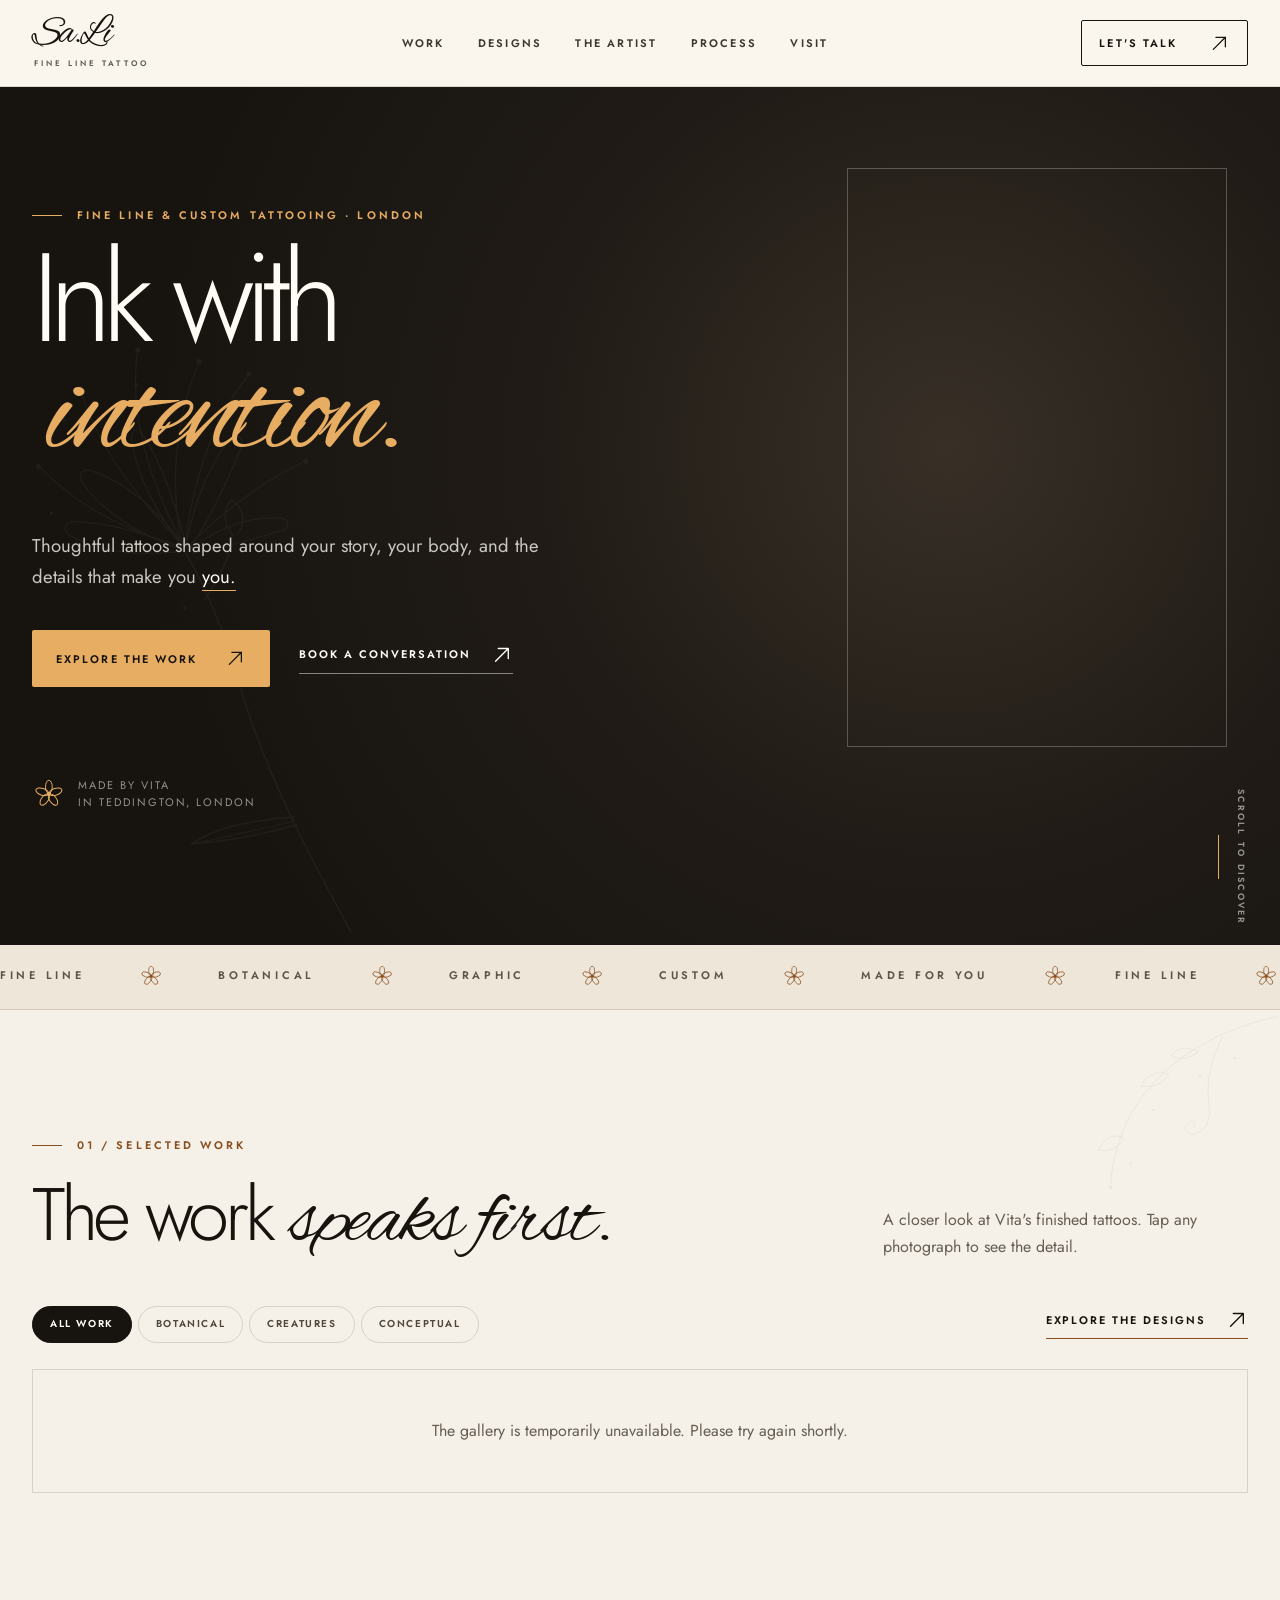
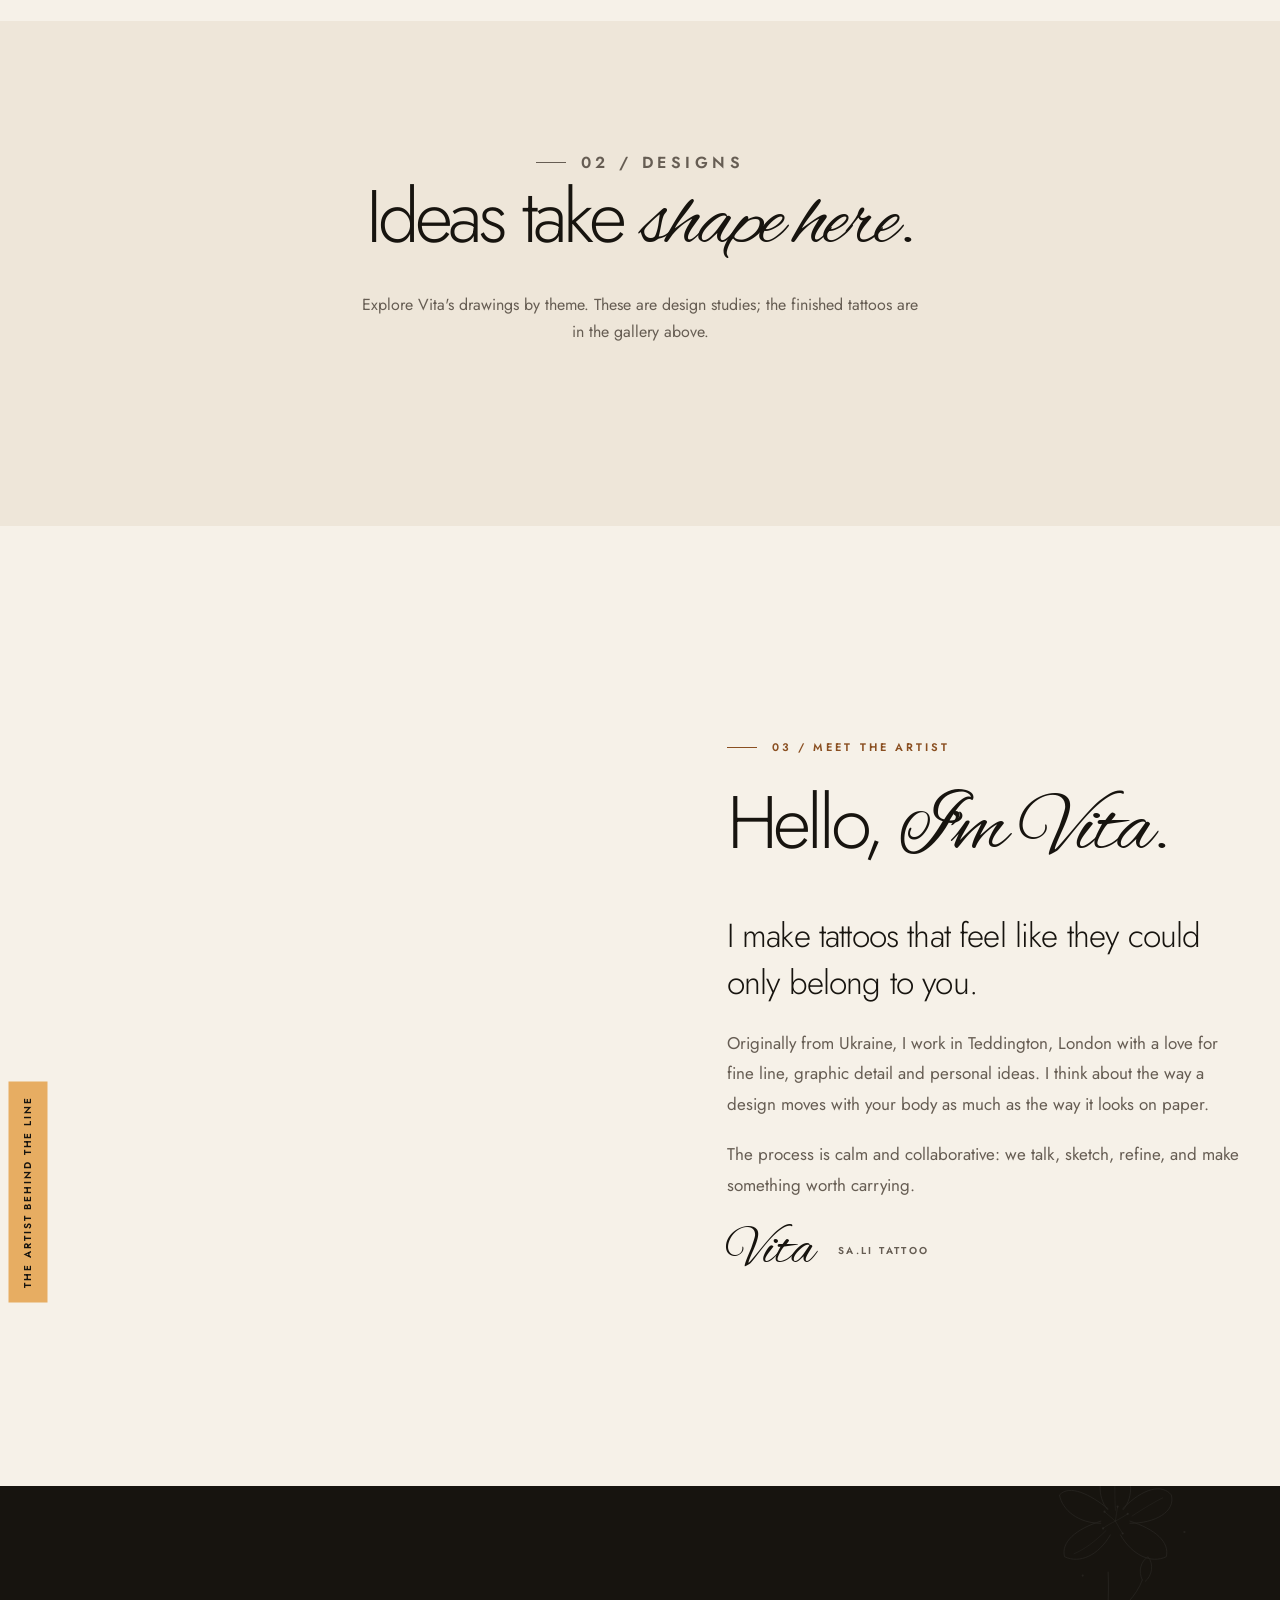
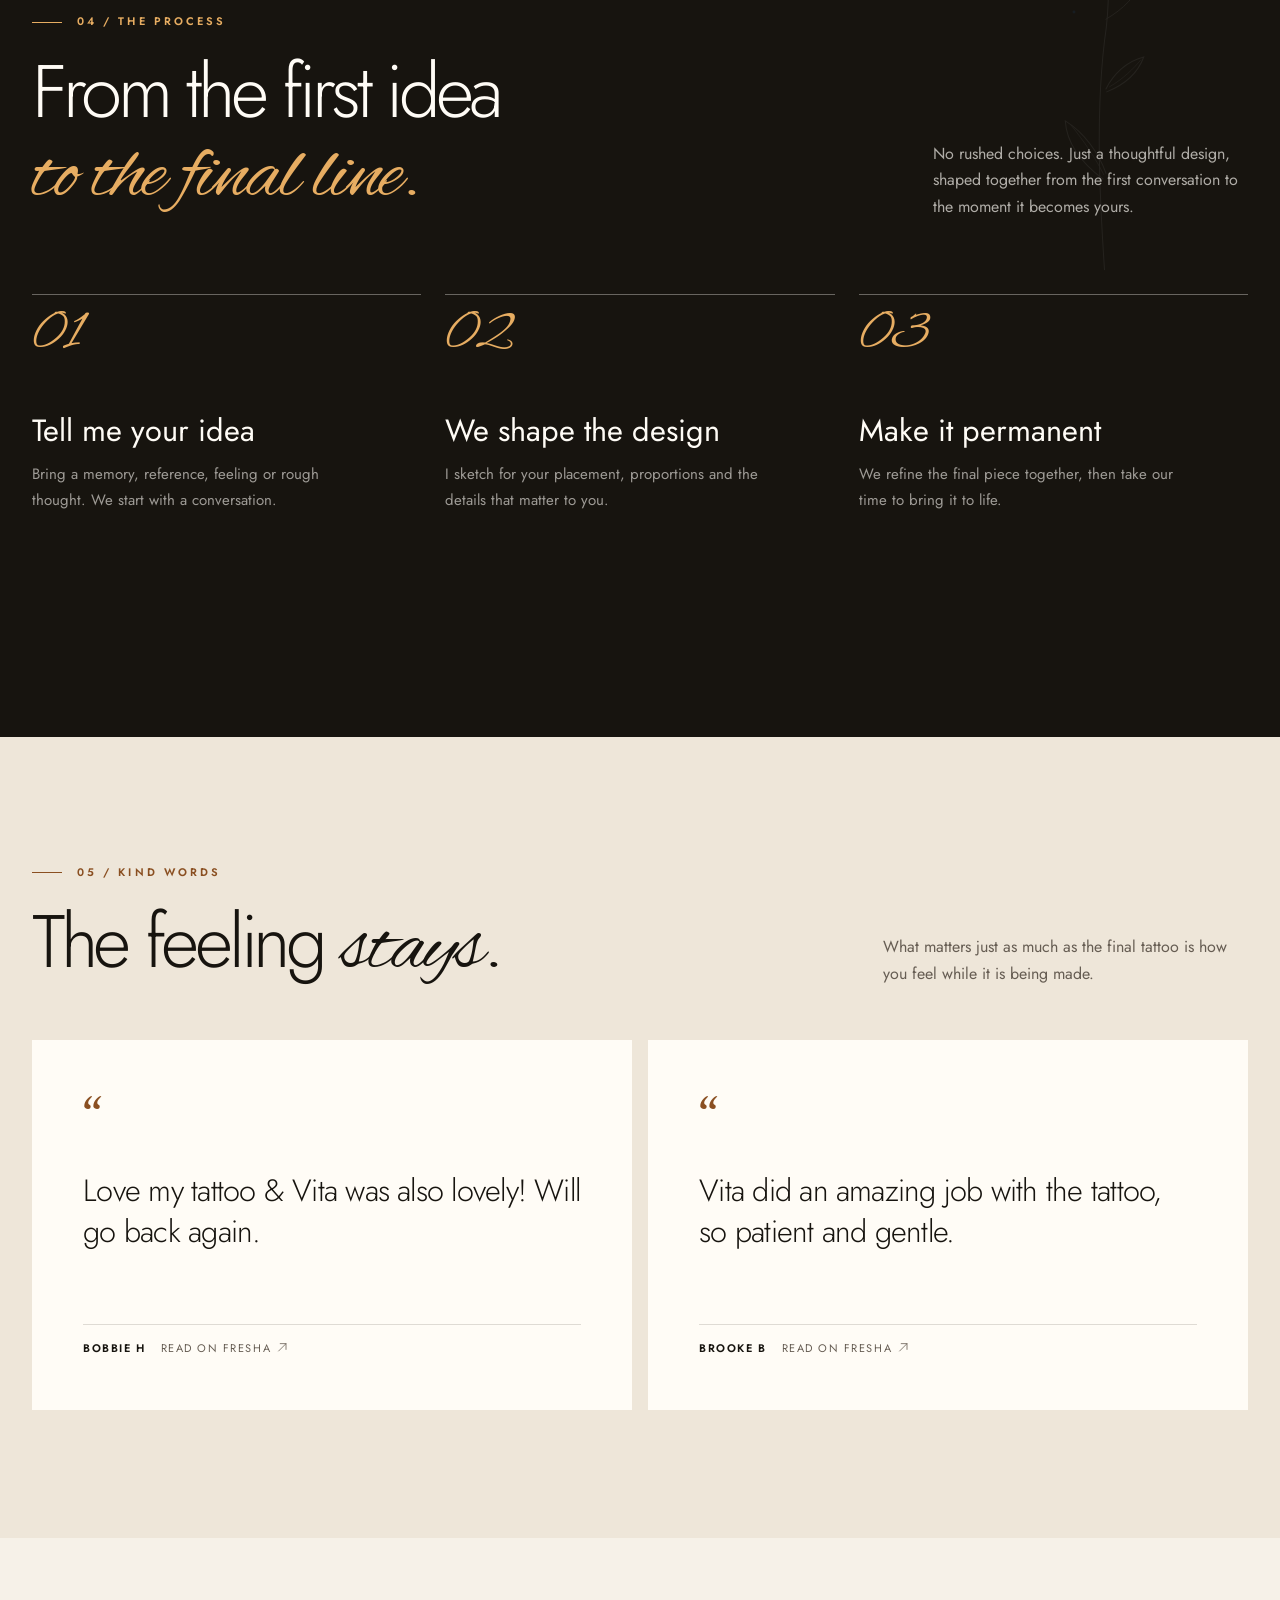
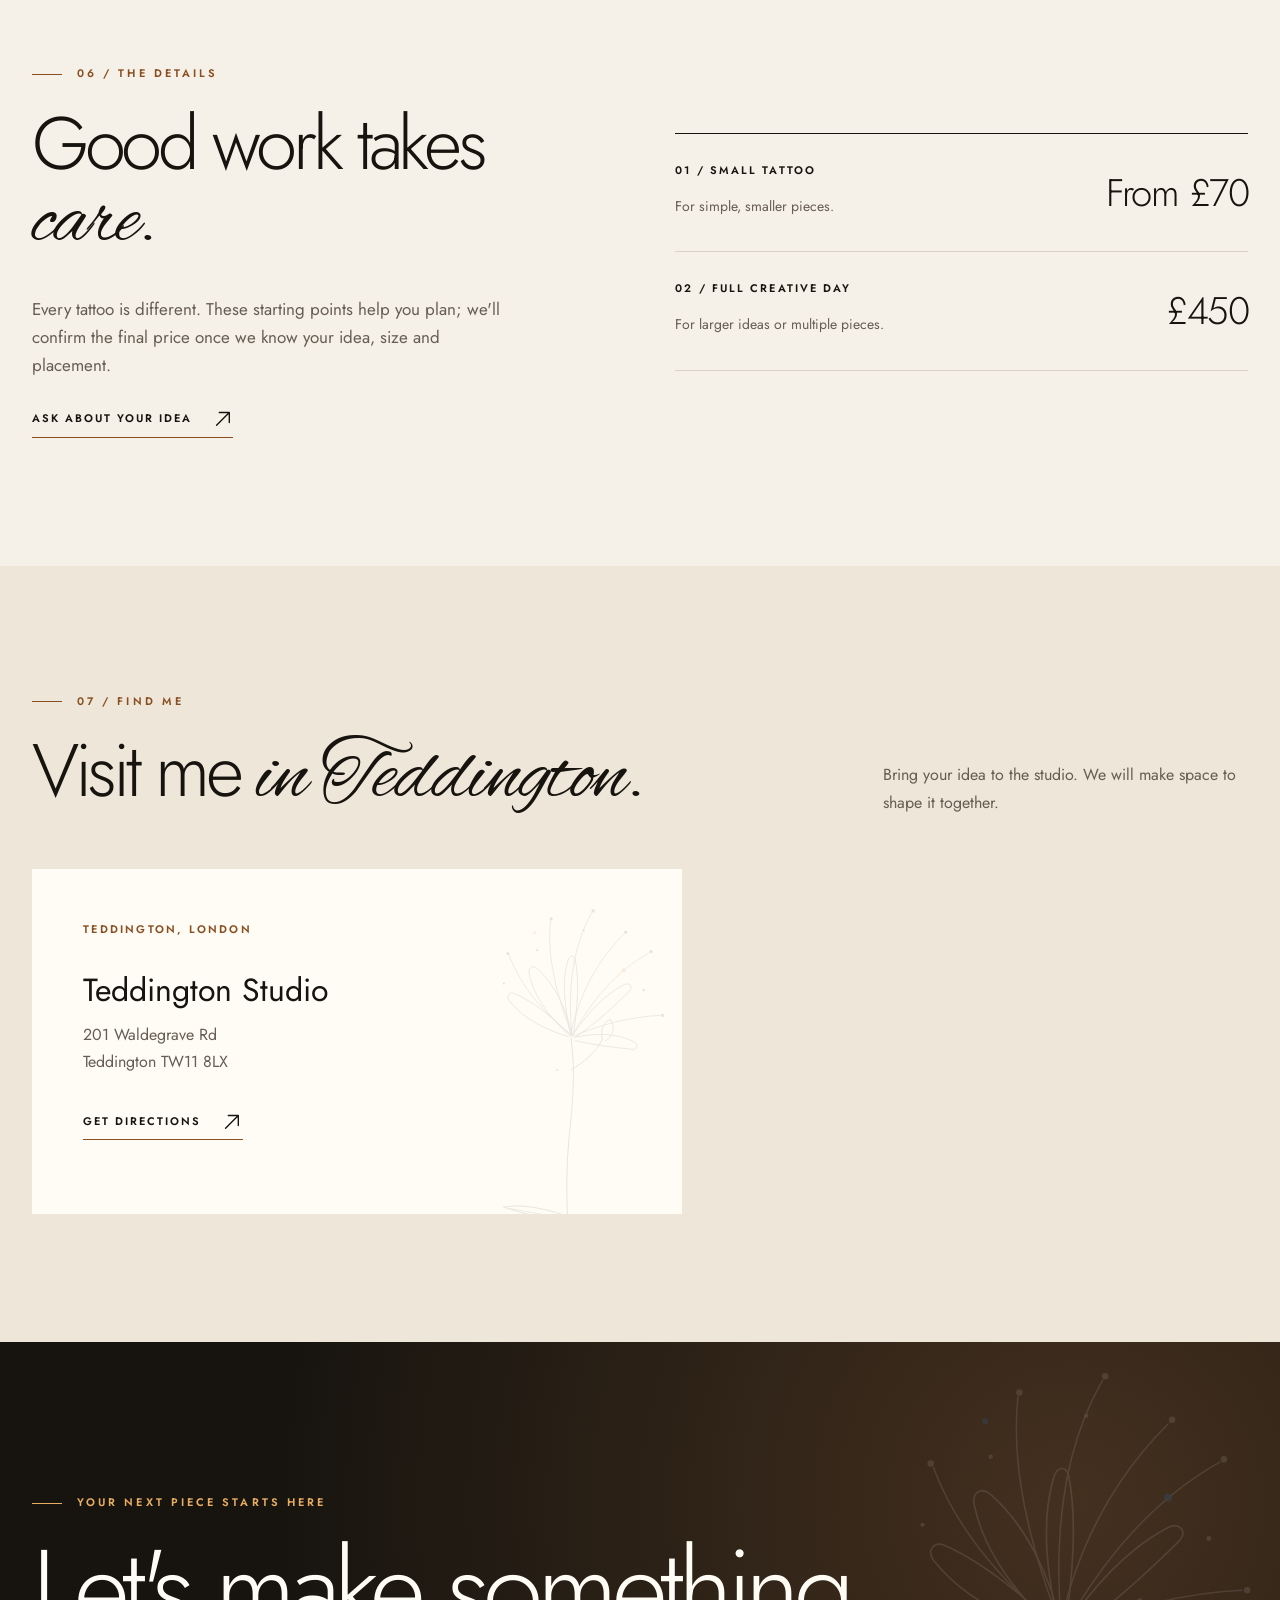
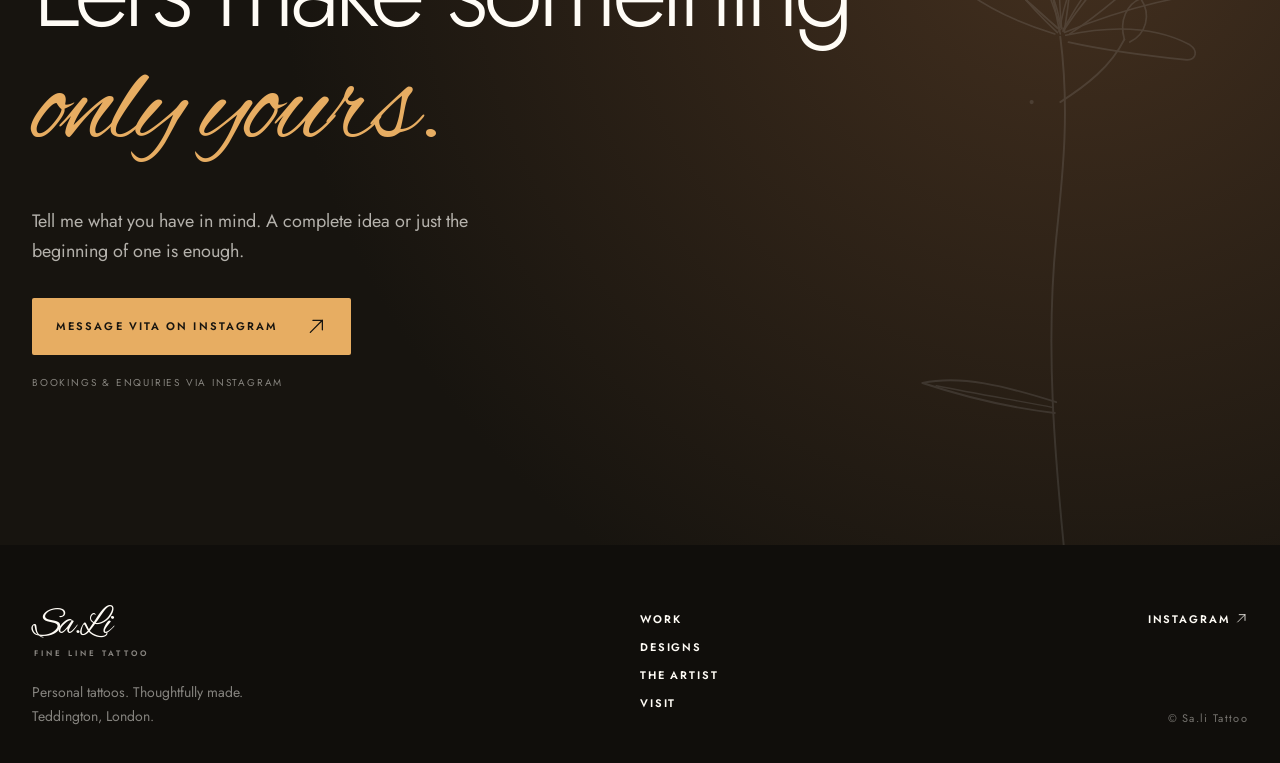
==== commit 200d10e6: "Improve gallery upload flow and reposition design links" ====
--- a/index.html
+++ b/index.html
@@ -59,7 +59,7 @@
       href="https://fonts.googleapis.com/css2?family=Alex+Brush&family=Jost:wght@300;400;500;600&display=swap"
       rel="stylesheet"
     />
-    <link rel="stylesheet" href="styles.css?v=20261015-4" />
+    <link rel="stylesheet" href="styles.css?v=20261015-5" />
     <script src="photo-api-config.js" defer></script>
     <script src="site.js?v=20261015-4" defer></script>
   </head>
@@ -192,52 +192,51 @@
               see the detail.
             </p>
           </div>
-          <div
-            class="filter-list"
-            role="group"
-            aria-label="Filter tattoo portfolio"
-          >
-            <button
-              class="filter-button is-active"
-              type="button"
-              data-filter="all"
-              aria-pressed="true"
+          <div class="work-controls">
+            <div
+              class="filter-list"
+              role="group"
+              aria-label="Filter tattoo portfolio"
             >
-              All work
-            </button>
-            <button
-              class="filter-button"
-              type="button"
-              data-filter="botanical"
-              aria-pressed="false"
+              <button
+                class="filter-button is-active"
+                type="button"
+                data-filter="all"
+                aria-pressed="true"
+              >
+                All work
+              </button>
+              <button
+                class="filter-button"
+                type="button"
+                data-filter="botanical"
+                aria-pressed="false"
+              >
+                Botanical
+              </button>
+              <button
+                class="filter-button"
+                type="button"
+                data-filter="creatures"
+                aria-pressed="false"
+              >
+                Creatures
+              </button>
+              <button
+                class="filter-button"
+                type="button"
+                data-filter="concepts"
+                aria-pressed="false"
+              >
+                Conceptual
+              </button>
+            </div>
+            <a class="text-link work-design-link" href="#styles"
+              >Explore the designs <span aria-hidden="true"><svg class="icon" aria-hidden="true"><use href="images/icons.svg#arrow-up-right"></use></svg></span></a
             >
-              Botanical
-            </button>
-            <button
-              class="filter-button"
-              type="button"
-              data-filter="creatures"
-              aria-pressed="false"
-            >
-              Creatures
-            </button>
-            <button
-              class="filter-button"
-              type="button"
-              data-filter="concepts"
-              aria-pressed="false"
-            >
-              Conceptual
-            </button>
           </div>
           <div class="work-grid">
             <p class="gallery-empty">Loading gallery…</p>
-          </div>
-          <div class="work-bottom" data-reveal>
-            <p>Every detail has a place. Every piece has a story.</p>
-            <a class="text-link" href="#styles"
-              >Explore the designs <span aria-hidden="true"><svg class="icon" aria-hidden="true"><use href="images/icons.svg#arrow-up-right"></use></svg></span></a
-            >
           </div>
         </div>
       </section>
@@ -362,9 +361,6 @@
               and make something worth carrying.
             </p>
             <div class="about-signature">Vita <span>Sa.li Tattoo</span></div>
-            <a class="text-link" href="#process"
-              >How we make it yours <span aria-hidden="true"><svg class="icon" aria-hidden="true"><use href="images/icons.svg#arrow-up-right"></use></svg></span></a
-            >
           </div>
         </div>
       </section>
--- a/styles.css
+++ b/styles.css
@@ -611,14 +611,26 @@
   opacity: 0.12;
   pointer-events: none;
 }
+.work-controls {
+  display: flex;
+  align-items: center;
+  flex-wrap: wrap;
+  gap: 12px 24px;
+  margin: -7px 0 26px;
+}
 .filter-list {
   display: none;
+  min-width: 0;
   flex-wrap: wrap;
   gap: 6px;
-  margin: -7px 0 26px;
 }
 .enhanced .filter-list {
   display: flex;
+}
+.work-design-link {
+  flex: none;
+  margin-left: auto;
+  white-space: nowrap;
 }
 .filter-button {
   padding: 9px 17px;
@@ -716,20 +728,6 @@
   background: white;
   transform: rotate(45deg);
 }
-.work-bottom {
-  display: flex;
-  align-items: center;
-  justify-content: space-between;
-  gap: 24px;
-  margin-top: 28px;
-  border-top: 1px solid var(--line);
-  padding-top: 23px;
-}
-.work-bottom p {
-  margin: 0;
-  color: var(--muted);
-  font-size: 14px;
-}
 .styles-section {
   background: var(--paper2);
 }
@@ -802,7 +800,7 @@
   display: flex;
   align-items: center;
   gap: 24px;
-  margin: 29px 0 28px;
+  margin: 29px 0 0;
   font: 400 54px/0.8 var(--script);
 }
 .about-signature span {
@@ -1727,6 +1725,7 @@
   .enhanced .filter-list {
     display: grid;
     grid-template-columns: repeat(2, minmax(0, 1fr));
+    flex: 1 0 100%;
     overflow: visible;
   }
   .filter-button {
